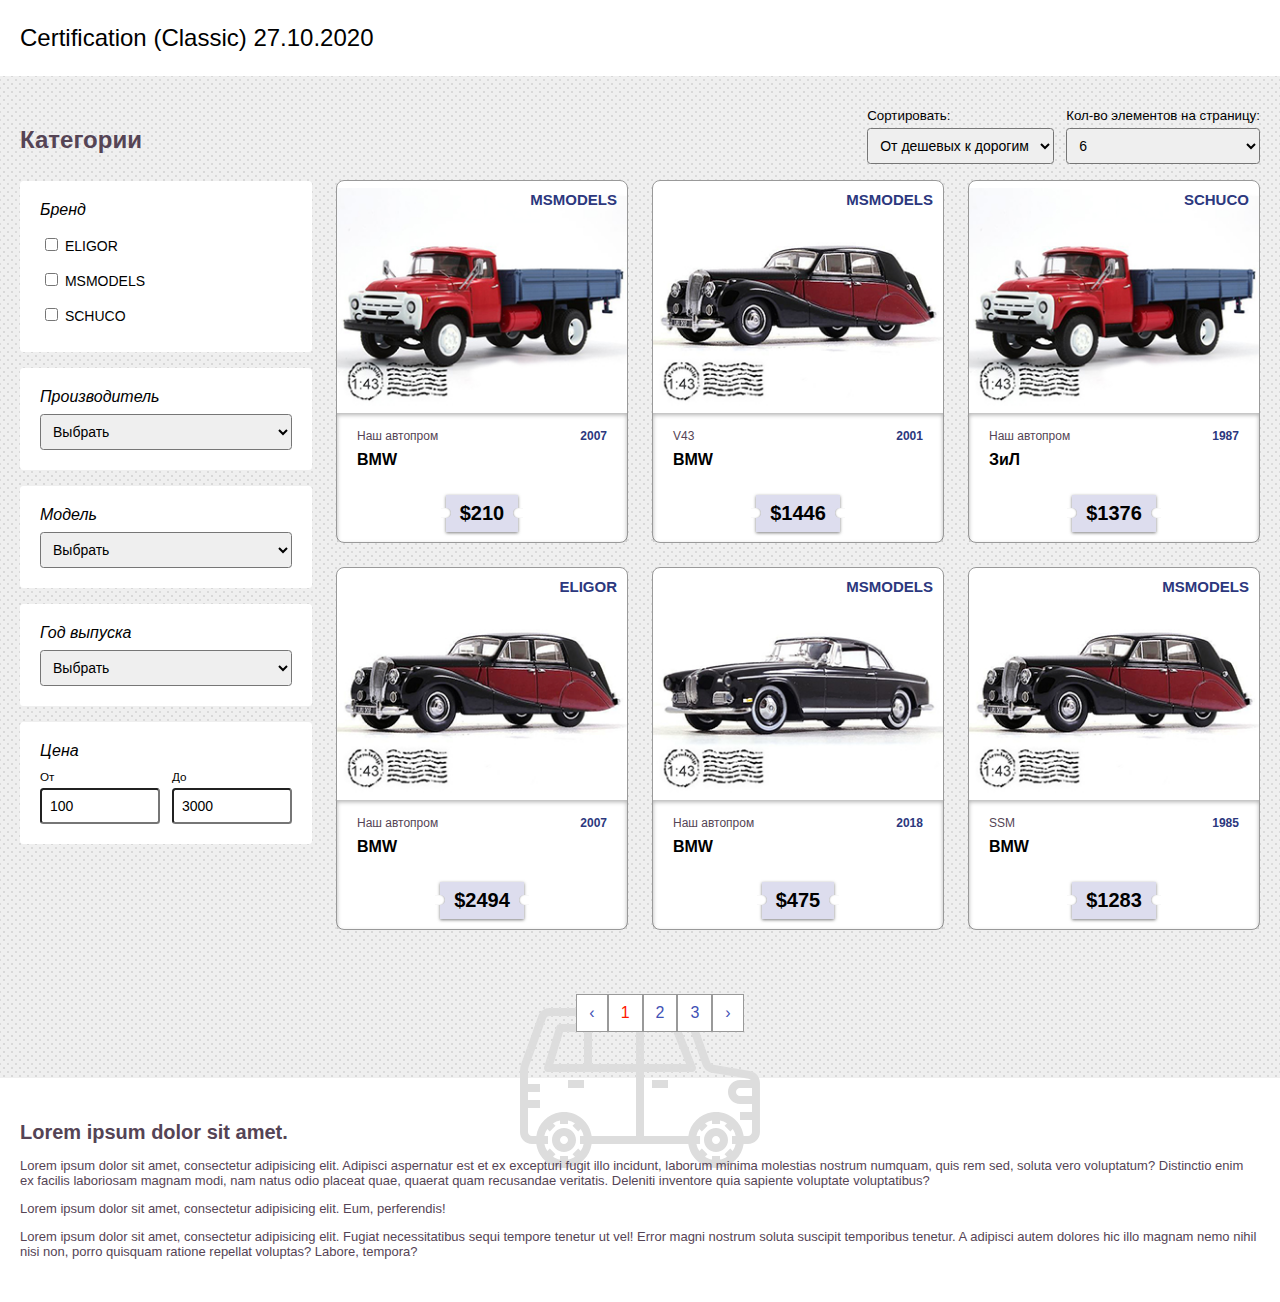
==== docs/index.html @ e7ebb2c3 "Fix Prettier" ====
<!doctype html><html lang="en"><head><meta charset="UTF-8"/><meta name="viewport" content="width=device-width,minimum-scale=1,initial-scale=1,viewport-fit=cover"/><meta http-equiv="X-UA-Compatible" content="ie=edge"/><title>Certification (Classic) 27.10.2020</title><link href="styles/main.0f57fe2affecf1e189b9.css" rel="stylesheet"></head><body><div class="header"><div class="container">Certification (Classic) 27.10.2020</div></div><div class="section"><div class="container"><div class="_grid _spacer _spacer--lg"><div class="_cell _cell--12 _md:cell--4 _df:cell--3"><div class="filter"><h2 class="filter__title">Категории</h2><form id="filter" class="_owl _owl--df" data-filter><div class="filter-set" data-brand><div class="filter-set__name">Бренд</div><div class="filter-set__controls"><label class="filter-label"><input type="checkbox" name="brand" value="1"/> <span>ELIGOR</span></label> <label class="filter-label"><input type="checkbox" name="brand" value="2"/> <span>MSMODELS</span></label> <label class="filter-label"><input type="checkbox" name="brand" value="3"/> <span>SCHUCO</span></label></div></div><div class="filter-set" data-manufacturer><div class="filter-set__name"><label for="marka">Производитель</label></div><div class="filter-set__controls"><select id="marka" name="marka" class="select"><option value="">Выбрать</option><option value="1">Наш автопром</option><option value="2">V43</option><option value="3">SSM</option><option value="4">MATRIX</option><option value="5">NOREV</option></select></div></div><div class="filter-set" data-model><div class="filter-set__name"><label for="filter-model">Модель</label></div><div class="filter-set__controls"><select id="filter-model" name="filter-model" class="select"><option value="">Выбрать</option><option value="1">ГАЗ</option><option value="2">ЗиЛ</option><option value="3">BMW</option><option value="4">Mercedes</option><option value="4">Daimler</option></select></div></div><div class="filter-set" data-year><div class="filter-set__name"><label for="filter-model">Год выпуска</label></div><div class="filter-set__controls"><select id="filter-year" name="filter-year" class="select"><option value="">Выбрать</option><optgroup label="2k20"><option value="2020">2020</option></optgroup><optgroup label="2k10"><option value="2019">2019</option><option value="2017">2017</option><option value="2016">2016</option><option value="2015">2015</option><option value="2014">2014</option><option value="2013">2013</option><option value="2012">2012</option><option value="2011">2011</option><option value="2010">2010</option></optgroup><optgroup label="2k"><option value="2009">2009</option><option value="2008">2008</option><option value="2007">2007</option><option value="2006">2006</option><option value="2005">2005</option><option value="2004">2004</option><option value="2003">2003</option><option value="2002">2002</option><option value="2001">2001</option><option value="2000">2000</option></optgroup><optgroup label="1990-e"><option value="1999">1999</option><option value="1998">1998</option><option value="1997">1997</option><option value="1996">1996</option><option value="1995">1995</option><option value="1994">1994</option><option value="1993">1993</option><option value="1992">1992</option><option value="1991">1991</option><option value="1990">1990</option></optgroup><optgroup label="1980-e"><option value="1989">1989</option><option value="1988">1988</option><option value="1987">1987</option><option value="1986">1986</option><option value="1985">1985</option><option value="1984">1984</option><option value="1983">1983</option><option value="1982">1982</option><option value="1981">1981</option><option value="1980">1980</option></optgroup><optgroup label="1970-e"><option value="1979">1979</option><option value="1978">1978</option><option value="1977">1977</option><option value="1976">1976</option><option value="1975">1975</option><option value="1974">1974</option><option value="1973">1973</option></optgroup></select></div></div><div class="filter-set" data-price><div class="filter-set__name">Цена</div><div class="filter-set__controls"><div class="_grid _grid--2 _spacer _spacer--md"><div class="_cell"><div class="_owl _owl--xs"><label for="price-from"><small>От</small></label> <input id="price-from" name="price-from" type="number" class="input _mt-xs" value="100"/></div></div><div class="_cell"><div class="_owl _owl--xs"><label for="price-to"><small>До</small></label> <input id="price-to" name="price-to" type="number" class="input _mt-xs" value="3000"/></div></div></div></div></div></form></div></div><div class="_cell _cell--12 _md:cell--8 _df:cell--9"><div class="_owl _owl--df"><div class="filter-sort"><div class="_grid _grid--auto _spacer _spacer--md _justify-end"><div class="_cell--12 _sm:cell--6 _md:cell--auto"><div class="_owl _owl--xs" data-sort><label for="sort"><small>Сортировать:</small></label> <select id="sort" name="sort" class="select" form="filter"><option value="1">От дешевых к дорогим</option><option value="2">От дорогих к дешевым</option><option value="3">От старых к новым</option><option value="4">От новых к старым</option></select></div></div><div class="_cell--12 _sm:cell--6 _md:cell--auto" data-per-page><div class="_owl _owl--xs"><label for="per_page"><small>Кол-во элементов на страницу:</small></label> <select id="per_page" name="per_page" class="select" form="filter"><option value="1">6</option><option value="2">12</option><option value="3">24</option><option value="4">60</option></select></div></div></div></div><div class="_grid _spacer _spacer--lg" data-card></div></div></div><div class="_cell _cell--12"><ul class="pagination" role="navigation"><li class="pagination__item"><a class="pagination__number" href="#" rel="prev" aria-label="@lang('cms-core::admin.layout.pagination.previous')">&lsaquo;</a></li><li class="pagination__item active" aria-disabled="true"><span class="pagination__number">1</span></li><li class="pagination__item" aria-current="page"><a href="#" class="pagination__number">2</a></li><li class="pagination__item"><a class="pagination__number" href="#">3</a></li><li class="pagination__item"><a class="pagination__number" href="#" rel="next" aria-label="">&rsaquo;</a></li></ul></div></div></div></div><div class="section section--white"><img class="section__decor" src="images/car.svg" alt="car"/><div class="container"><div class="wysiwyg"><h1>Lorem ipsum dolor sit amet.</h1><p>Lorem ipsum dolor sit amet, consectetur adipisicing elit. Adipisci aspernatur est et ex excepturi fugit illo incidunt, laborum minima molestias nostrum numquam, quis rem sed, soluta vero voluptatum? Distinctio enim ex facilis laboriosam magnam modi, nam natus odio placeat quae, quaerat quam recusandae veritatis. Deleniti inventore quia sapiente voluptate voluptatibus?</p><p>Lorem ipsum dolor sit amet, consectetur adipisicing elit. Eum, perferendis!</p><p>Lorem ipsum dolor sit amet, consectetur adipisicing elit. Fugiat necessitatibus sequi tempore tenetur ut vel! Error magni nostrum soluta suscipit temporibus tenetur. A adipisci autem dolores hic illo magnam nemo nihil nisi non, porro quisquam ratione repellat voluptas? Labore, tempora?</p></div></div></div><script src="js/runtime.e3083edcb83dfb882f5e.bundle.js"></script><script src="js/main.c6a1252f605c18b876f1.bundle.js"></script></body></html>
---- docs/styles/main.0f57fe2affecf1e189b9.css ----
._grid{--microbe-module-cell-width:auto;display:flex;flex-wrap:wrap;list-style:none;padding:0;margin:0}._grid>*{flex-basis:var(--microbe-module-cell-width);width:var(--microbe-module-cell-width);max-width:var(--microbe-module-cell-width)}._grid--1>*{--microbe-module-cell-width:100%}._grid--2>*{--microbe-module-cell-width:50%}._grid--3>*{--microbe-module-cell-width:33.3333333333%}._grid--4>*{--microbe-module-cell-width:25%}._grid--5>*{--microbe-module-cell-width:20%}._grid--6>*{--microbe-module-cell-width:16.6666666667%}._grid--7>*{--microbe-module-cell-width:14.2857142857%}._grid--8>*{--microbe-module-cell-width:12.5%}._grid--9>*{--microbe-module-cell-width:11.1111111111%}._grid--10>*{--microbe-module-cell-width:10%}._grid--11>*{--microbe-module-cell-width:9.0909090909%}._grid--12>*{--microbe-module-cell-width:8.3333333333%}._grid--auto>*{--microbe-module-cell-width:auto}._cell{box-sizing:border-box;list-style:none;min-height:1px}._cell--1{--microbe-module-cell-width:8.3333333333%}._cell--2{--microbe-module-cell-width:16.6666666667%}._cell--3{--microbe-module-cell-width:25%}._cell--4{--microbe-module-cell-width:33.3333333333%}._cell--5{--microbe-module-cell-width:41.6666666667%}._cell--6{--microbe-module-cell-width:50%}._cell--7{--microbe-module-cell-width:58.3333333333%}._cell--8{--microbe-module-cell-width:66.6666666667%}._cell--9{--microbe-module-cell-width:75%}._cell--10{--microbe-module-cell-width:83.3333333333%}._cell--11{--microbe-module-cell-width:91.6666666667%}._cell--12{--microbe-module-cell-width:100%}._cell--auto{--microbe-module-cell-width:auto}._spacer{--microbe-spacer-size:auto;margin-left:calc(var(--microbe-spacer-size)*-1)!important;margin-bottom:calc(var(--microbe-spacer-size)*-1)!important}._spacer>*{padding-left:var(--microbe-spacer-size)!important;margin-bottom:var(--microbe-spacer-size)!important}._spacer--xxs{--microbe-spacer-size:0.125rem}._spacer--xs{--microbe-spacer-size:0.25rem}._spacer--sm{--microbe-spacer-size:0.5rem}._spacer--md{--microbe-spacer-size:0.75rem}._spacer--df{--microbe-spacer-size:1rem}._spacer--lg{--microbe-spacer-size:1.5rem}._spacer--xl{--microbe-spacer-size:2rem}._spacer--xxl{--microbe-spacer-size:3rem}._spacer--hg{--microbe-spacer-size:5rem}._owl>*{--microbe-owl-size:auto;margin-top:0!important;margin-bottom:0!important}._owl>*+*{margin-top:var(--microbe-owl-size)!important}._owl--xxs>*{--microbe-owl-size:0.125rem}._owl--xs>*{--microbe-owl-size:0.25rem}._owl--sm>*{--microbe-owl-size:0.5rem}._owl--md>*{--microbe-owl-size:0.75rem}._owl--df>*{--microbe-owl-size:1rem}._owl--lg>*{--microbe-owl-size:1.5rem}._owl--xl>*{--microbe-owl-size:2rem}._owl--xxl>*{--microbe-owl-size:3rem}._owl--hg>*{--microbe-owl-size:5rem}._m-none,._mt-none,._my-none{margin-top:0!important}._m-none,._mr-none,._mx-none{margin-right:0!important}._m-none,._mb-none,._my-none{margin-bottom:0!important}._m-none,._ml-none,._mx-none{margin-left:0!important}._m-auto,._mt-auto,._my-auto{margin-top:auto!important}._m-auto,._mr-auto,._mx-auto{margin-right:auto!important}._m-auto,._mb-auto,._my-auto{margin-bottom:auto!important}._m-auto,._ml-auto,._mx-auto{margin-left:auto!important}._m-xxs,._mt-xxs,._my-xxs{margin-top:.125rem!important}._m-xxs,._mr-xxs,._mx-xxs{margin-right:.125rem!important}._m-xxs,._mb-xxs,._my-xxs{margin-bottom:.125rem!important}._m-xxs,._ml-xxs,._mx-xxs{margin-left:.125rem!important}._nm-xxs,._nmt-xxs,._nmy-xxs{margin-top:-.125rem!important}._nm-xxs,._nmr-xxs,._nmx-xxs{margin-right:-.125rem!important}._nm-xxs,._nmb-xxs,._nmy-xxs{margin-bottom:-.125rem!important}._nm-xxs,._nml-xxs,._nmx-xxs{margin-left:-.125rem!important}._m-xs,._mt-xs,._my-xs{margin-top:.25rem!important}._m-xs,._mr-xs,._mx-xs{margin-right:.25rem!important}._m-xs,._mb-xs,._my-xs{margin-bottom:.25rem!important}._m-xs,._ml-xs,._mx-xs{margin-left:.25rem!important}._nm-xs,._nmt-xs,._nmy-xs{margin-top:-.25rem!important}._nm-xs,._nmr-xs,._nmx-xs{margin-right:-.25rem!important}._nm-xs,._nmb-xs,._nmy-xs{margin-bottom:-.25rem!important}._nm-xs,._nml-xs,._nmx-xs{margin-left:-.25rem!important}._m-sm,._mt-sm,._my-sm{margin-top:.5rem!important}._m-sm,._mr-sm,._mx-sm{margin-right:.5rem!important}._m-sm,._mb-sm,._my-sm{margin-bottom:.5rem!important}._m-sm,._ml-sm,._mx-sm{margin-left:.5rem!important}._nm-sm,._nmt-sm,._nmy-sm{margin-top:-.5rem!important}._nm-sm,._nmr-sm,._nmx-sm{margin-right:-.5rem!important}._nm-sm,._nmb-sm,._nmy-sm{margin-bottom:-.5rem!important}._nm-sm,._nml-sm,._nmx-sm{margin-left:-.5rem!important}._m-md,._mt-md,._my-md{margin-top:.75rem!important}._m-md,._mr-md,._mx-md{margin-right:.75rem!important}._m-md,._mb-md,._my-md{margin-bottom:.75rem!important}._m-md,._ml-md,._mx-md{margin-left:.75rem!important}._nm-md,._nmt-md,._nmy-md{margin-top:-.75rem!important}._nm-md,._nmr-md,._nmx-md{margin-right:-.75rem!important}._nm-md,._nmb-md,._nmy-md{margin-bottom:-.75rem!important}._nm-md,._nml-md,._nmx-md{margin-left:-.75rem!important}._m-df,._mt-df,._my-df{margin-top:1rem!important}._m-df,._mr-df,._mx-df{margin-right:1rem!important}._m-df,._mb-df,._my-df{margin-bottom:1rem!important}._m-df,._ml-df,._mx-df{margin-left:1rem!important}._nm-df,._nmt-df,._nmy-df{margin-top:-1rem!important}._nm-df,._nmr-df,._nmx-df{margin-right:-1rem!important}._nm-df,._nmb-df,._nmy-df{margin-bottom:-1rem!important}._nm-df,._nml-df,._nmx-df{margin-left:-1rem!important}._m-lg,._mt-lg,._my-lg{margin-top:1.5rem!important}._m-lg,._mr-lg,._mx-lg{margin-right:1.5rem!important}._m-lg,._mb-lg,._my-lg{margin-bottom:1.5rem!important}._m-lg,._ml-lg,._mx-lg{margin-left:1.5rem!important}._nm-lg,._nmt-lg,._nmy-lg{margin-top:-1.5rem!important}._nm-lg,._nmr-lg,._nmx-lg{margin-right:-1.5rem!important}._nm-lg,._nmb-lg,._nmy-lg{margin-bottom:-1.5rem!important}._nm-lg,._nml-lg,._nmx-lg{margin-left:-1.5rem!important}._m-xl,._mt-xl,._my-xl{margin-top:2rem!important}._m-xl,._mr-xl,._mx-xl{margin-right:2rem!important}._m-xl,._mb-xl,._my-xl{margin-bottom:2rem!important}._m-xl,._ml-xl,._mx-xl{margin-left:2rem!important}._nm-xl,._nmt-xl,._nmy-xl{margin-top:-2rem!important}._nm-xl,._nmr-xl,._nmx-xl{margin-right:-2rem!important}._nm-xl,._nmb-xl,._nmy-xl{margin-bottom:-2rem!important}._nm-xl,._nml-xl,._nmx-xl{margin-left:-2rem!important}._m-xxl,._mt-xxl,._my-xxl{margin-top:3rem!important}._m-xxl,._mr-xxl,._mx-xxl{margin-right:3rem!important}._m-xxl,._mb-xxl,._my-xxl{margin-bottom:3rem!important}._m-xxl,._ml-xxl,._mx-xxl{margin-left:3rem!important}._nm-xxl,._nmt-xxl,._nmy-xxl{margin-top:-3rem!important}._nm-xxl,._nmr-xxl,._nmx-xxl{margin-right:-3rem!important}._nm-xxl,._nmb-xxl,._nmy-xxl{margin-bottom:-3rem!important}._nm-xxl,._nml-xxl,._nmx-xxl{margin-left:-3rem!important}._m-hg,._mt-hg,._my-hg{margin-top:5rem!important}._m-hg,._mr-hg,._mx-hg{margin-right:5rem!important}._m-hg,._mb-hg,._my-hg{margin-bottom:5rem!important}._m-hg,._ml-hg,._mx-hg{margin-left:5rem!important}._nm-hg,._nmt-hg,._nmy-hg{margin-top:-5rem!important}._nm-hg,._nmr-hg,._nmx-hg{margin-right:-5rem!important}._nm-hg,._nmb-hg,._nmy-hg{margin-bottom:-5rem!important}._nm-hg,._nml-hg,._nmx-hg{margin-left:-5rem!important}._p-none,._pt-none,._py-none{padding-top:0!important}._p-none,._pr-none,._px-none{padding-right:0!important}._p-none,._pb-none,._py-none{padding-bottom:0!important}._p-none,._pl-none,._px-none{padding-left:0!important}._p-xxs,._pt-xxs,._py-xxs{padding-top:.125rem!important}._p-xxs,._pr-xxs,._px-xxs{padding-right:.125rem!important}._p-xxs,._pb-xxs,._py-xxs{padding-bottom:.125rem!important}._p-xxs,._pl-xxs,._px-xxs{padding-left:.125rem!important}._np-xxs,._npt-xxs,._npy-xxs{padding-top:-.125rem!important}._np-xxs,._npr-xxs,._npx-xxs{padding-right:-.125rem!important}._np-xxs,._npb-xxs,._npy-xxs{padding-bottom:-.125rem!important}._np-xxs,._npl-xxs,._npx-xxs{padding-left:-.125rem!important}._p-xs,._pt-xs,._py-xs{padding-top:.25rem!important}._p-xs,._pr-xs,._px-xs{padding-right:.25rem!important}._p-xs,._pb-xs,._py-xs{padding-bottom:.25rem!important}._p-xs,._pl-xs,._px-xs{padding-left:.25rem!important}._np-xs,._npt-xs,._npy-xs{padding-top:-.25rem!important}._np-xs,._npr-xs,._npx-xs{padding-right:-.25rem!important}._np-xs,._npb-xs,._npy-xs{padding-bottom:-.25rem!important}._np-xs,._npl-xs,._npx-xs{padding-left:-.25rem!important}._p-sm,._pt-sm,._py-sm{padding-top:.5rem!important}._p-sm,._pr-sm,._px-sm{padding-right:.5rem!important}._p-sm,._pb-sm,._py-sm{padding-bottom:.5rem!important}._p-sm,._pl-sm,._px-sm{padding-left:.5rem!important}._np-sm,._npt-sm,._npy-sm{padding-top:-.5rem!important}._np-sm,._npr-sm,._npx-sm{padding-right:-.5rem!important}._np-sm,._npb-sm,._npy-sm{padding-bottom:-.5rem!important}._np-sm,._npl-sm,._npx-sm{padding-left:-.5rem!important}._p-md,._pt-md,._py-md{padding-top:.75rem!important}._p-md,._pr-md,._px-md{padding-right:.75rem!important}._p-md,._pb-md,._py-md{padding-bottom:.75rem!important}._p-md,._pl-md,._px-md{padding-left:.75rem!important}._np-md,._npt-md,._npy-md{padding-top:-.75rem!important}._np-md,._npr-md,._npx-md{padding-right:-.75rem!important}._np-md,._npb-md,._npy-md{padding-bottom:-.75rem!important}._np-md,._npl-md,._npx-md{padding-left:-.75rem!important}._p-df,._pt-df,._py-df{padding-top:1rem!important}._p-df,._pr-df,._px-df{padding-right:1rem!important}._p-df,._pb-df,._py-df{padding-bottom:1rem!important}._p-df,._pl-df,._px-df{padding-left:1rem!important}._np-df,._npt-df,._npy-df{padding-top:-1rem!important}._np-df,._npr-df,._npx-df{padding-right:-1rem!important}._np-df,._npb-df,._npy-df{padding-bottom:-1rem!important}._np-df,._npl-df,._npx-df{padding-left:-1rem!important}._p-lg,._pt-lg,._py-lg{padding-top:1.5rem!important}._p-lg,._pr-lg,._px-lg{padding-right:1.5rem!important}._p-lg,._pb-lg,._py-lg{padding-bottom:1.5rem!important}._p-lg,._pl-lg,._px-lg{padding-left:1.5rem!important}._np-lg,._npt-lg,._npy-lg{padding-top:-1.5rem!important}._np-lg,._npr-lg,._npx-lg{padding-right:-1.5rem!important}._np-lg,._npb-lg,._npy-lg{padding-bottom:-1.5rem!important}._np-lg,._npl-lg,._npx-lg{padding-left:-1.5rem!important}._p-xl,._pt-xl,._py-xl{padding-top:2rem!important}._p-xl,._pr-xl,._px-xl{padding-right:2rem!important}._p-xl,._pb-xl,._py-xl{padding-bottom:2rem!important}._p-xl,._pl-xl,._px-xl{padding-left:2rem!important}._np-xl,._npt-xl,._npy-xl{padding-top:-2rem!important}._np-xl,._npr-xl,._npx-xl{padding-right:-2rem!important}._np-xl,._npb-xl,._npy-xl{padding-bottom:-2rem!important}._np-xl,._npl-xl,._npx-xl{padding-left:-2rem!important}._p-xxl,._pt-xxl,._py-xxl{padding-top:3rem!important}._p-xxl,._pr-xxl,._px-xxl{padding-right:3rem!important}._p-xxl,._pb-xxl,._py-xxl{padding-bottom:3rem!important}._p-xxl,._pl-xxl,._px-xxl{padding-left:3rem!important}._np-xxl,._npt-xxl,._npy-xxl{padding-top:-3rem!important}._np-xxl,._npr-xxl,._npx-xxl{padding-right:-3rem!important}._np-xxl,._npb-xxl,._npy-xxl{padding-bottom:-3rem!important}._np-xxl,._npl-xxl,._npx-xxl{padding-left:-3rem!important}._p-hg,._pt-hg,._py-hg{padding-top:5rem!important}._p-hg,._pr-hg,._px-hg{padding-right:5rem!important}._p-hg,._pb-hg,._py-hg{padding-bottom:5rem!important}._p-hg,._pl-hg,._px-hg{padding-left:5rem!important}._np-hg,._npt-hg,._npy-hg{padding-top:-5rem!important}._np-hg,._npr-hg,._npx-hg{padding-right:-5rem!important}._np-hg,._npb-hg,._npy-hg{padding-bottom:-5rem!important}._np-hg,._npl-hg,._npx-hg{padding-left:-5rem!important}._flex{display:flex!important}._items-start{align-items:flex-start!important}._items-end{align-items:flex-end!important}._items-center{align-items:center!important}._items-baseline,._items-stretch{align-items:stretch!important}._justify-start{justify-content:flex-start!important}._justify-end{justify-content:flex-end!important}._justify-center{justify-content:center!important}._justify-between{justify-content:space-between!important}._justify-around{justify-content:space-around!important}._self-start{align-self:flex-start!important}._self-end{align-self:flex-end!important}._self-center{align-self:center!important}._self-stretch{align-self:stretch!important}._flex-wrap{flex-wrap:wrap!important}._flex-nowrap{flex-wrap:nowrap!important}._flex-column{flex-direction:column!important}._flex-column-reverse{flex-direction:column-reverse!important}._flex-row{flex-direction:row!important}._flex-row-reverse{flex-direction:row-reverse!important}._flex-grow{flex-grow:1!important}._flex-nogrow{flex-grow:0!important}._flex-shrink{flex-shrink:1!important}._flex-noshrink{flex-shrink:0!important}._text-left{text-align:left!important}._text-right{text-align:right!important}._text-center{text-align:center!important}._text-justify{text-align:justify!important}html{font-size:100%;font-family:sans-serif}body{padding:0;margin:0;box-sizing:border-box;background:radial-gradient(#d8d8d8 15%,transparent 16%) 0 0,radial-gradient(#dadada 15%,transparent 16%) 4px 4px,radial-gradient(hsla(0,0%,100%,.1) 15%,transparent 20%) 0 1px,radial-gradient(hsla(0,0%,100%,.1) 15%,transparent 20%) 4px 5px;background-color:#efefef;background-size:8px 8px;-webkit-text-size-adjust:100%}*,:after,:before{box-sizing:inherit}.card{position:relative;z-index:2;background-color:#fff;border:1px solid #999;border-radius:8px;height:100%;transition:box-shadow .3s ease-in-out}.card:hover{box-shadow:0 0 3.75rem #000;z-index:1}.card__top{padding-top:80%;overflow:hidden;position:relative}.card__bottom{padding:1rem 1.25rem .625rem;box-shadow:inset 0 2px 4px rgba(0,0,0,.3)}.card__image{position:absolute;top:0;left:0;width:100%;height:100%;object-fit:contain}.card__brand{position:absolute;top:.625rem;right:.625rem;z-index:2;color:#2c387e;text-transform:uppercase;font-size:.9375rem;font-weight:700}.card__manufacturer{font-size:.75rem;color:#545}.card__year{font-size:.75rem;font-weight:700;color:#2c387e}.card__model{font-weight:700;font-size:1rem;min-height:36px}.card__price{position:relative;padding:.4375rem .875rem;font-weight:700;font-size:1.25rem;box-shadow:0 1px 3px rgba(0,0,0,.5);background-color:#dde}.card__price:after,.card__price:before{position:absolute;content:"";top:50%;width:.625rem;height:.625rem;margin-top:-.3125rem;background-color:#fff}.card__price:after{left:-.3125rem;box-shadow:inset -1px 0 2px -1px rgba(0,0,0,.5);border-radius:0 .625rem .625rem 0}.card__price:before{right:-.3125rem;box-shadow:inset 1px 0 2px -1px rgba(0,0,0,.5);border-radius:.625rem 0 0 .625rem}.container{max-width:80rem;padding:0 1.25rem;margin:0 auto}.filter{position:relative;z-index:2}.filter__title{margin-bottom:27px;font-size:24px;color:#545;font-weight:600}.filter-label{display:block;padding:.5rem;margin-left:-.5em;transition:background-color .3s ease-in-out}.filter-label:hover{background-color:#eee;cursor:pointer}.filter-set{border-width:0;font-size:.875rem;padding:1.4285714286em;background:#fff;border-radius:.25em}.filter-set__name{font-size:1rem;font-style:italic;margin-bottom:.5em}.filter-set .select,.filter-set input{transition:background-color .3s ease-in-out}.filter-sort{position:relative;z-index:2}.filter-sort .select{transition:background-color .3s ease-in-out}.header{position:relative;z-index:1;background:#fff;padding-top:1.5rem;padding-bottom:1.5rem;font-size:1.5rem}.input{display:block;padding:.5rem;width:100%;font-size:.875rem;border-radius:.25em}.input:hover{background-color:#eee;cursor:pointer}.pagination{display:flex;flex-wrap:wrap;justify-content:center;align-items:center;width:100%;text-align:center;margin-bottom:rem(20);transition:.3s ease;position:relative;z-index:3;list-style-type:none}.pagination__item.active span{color:#ff1700}.pagination__number{position:relative;display:block;padding:.5rem .75rem;line-height:1.25;color:#3f51b5;background-color:#fff;border:1px solid #999;text-decoration:none;transition:background-color .3s ease,border .3s ease,color .3s ease}.pagination__number:hover{color:#3f51b5;background-color:#999;border-color:#3f51b5}.pagination__number--current{background-color:#3f51b5;color:#fff;pointer-events:none}.pagination svg{fill:#3f51b5;transition:transform .3s ease;position:relative}.pagination:hover svg{transform:scale(1.6)}.pagination__arrow--prev{position:relative;right:0;margin-right:rem(20)}.pagination__arrow--next{position:relative;margin-left:rem(20)}.section{position:relative;padding:1.875rem 0}.section--white{background-color:#fff}.section__decor{position:absolute;width:17.5rem;height:10rem;top:-4.375rem;left:50%;margin-left:-8.75rem}.select{display:block;padding:.5rem;width:100%;font-size:.875rem;border-radius:.25em}.select:hover{background-color:#eee;cursor:pointer}.wysiwyg{font-size:.8125rem;color:#545;position:relative;z-index:2}.wysiwyg h1{font-size:1.25rem}@media only screen and (min-width:375px){._xxs\:grid--1>*{--microbe-module-cell-width:100%}._xxs\:grid--2>*{--microbe-module-cell-width:50%}._xxs\:grid--3>*{--microbe-module-cell-width:33.3333333333%}._xxs\:grid--4>*{--microbe-module-cell-width:25%}._xxs\:grid--5>*{--microbe-module-cell-width:20%}._xxs\:grid--6>*{--microbe-module-cell-width:16.6666666667%}._xxs\:grid--7>*{--microbe-module-cell-width:14.2857142857%}._xxs\:grid--8>*{--microbe-module-cell-width:12.5%}._xxs\:grid--9>*{--microbe-module-cell-width:11.1111111111%}._xxs\:grid--10>*{--microbe-module-cell-width:10%}._xxs\:grid--11>*{--microbe-module-cell-width:9.0909090909%}._xxs\:grid--12>*{--microbe-module-cell-width:8.3333333333%}._xxs\:grid--auto>*{--microbe-module-cell-width:auto}._xxs\:cell--1{--microbe-module-cell-width:8.3333333333%}._xxs\:cell--2{--microbe-module-cell-width:16.6666666667%}._xxs\:cell--3{--microbe-module-cell-width:25%}._xxs\:cell--4{--microbe-module-cell-width:33.3333333333%}._xxs\:cell--5{--microbe-module-cell-width:41.6666666667%}._xxs\:cell--6{--microbe-module-cell-width:50%}._xxs\:cell--7{--microbe-module-cell-width:58.3333333333%}._xxs\:cell--8{--microbe-module-cell-width:66.6666666667%}._xxs\:cell--9{--microbe-module-cell-width:75%}._xxs\:cell--10{--microbe-module-cell-width:83.3333333333%}._xxs\:cell--11{--microbe-module-cell-width:91.6666666667%}._xxs\:cell--12{--microbe-module-cell-width:100%}._xxs\:cell--auto{--microbe-module-cell-width:auto}._xxs\:spacer--xxs{--microbe-spacer-size:0.125rem}._xxs\:spacer--xs{--microbe-spacer-size:0.25rem}._xxs\:spacer--sm{--microbe-spacer-size:0.5rem}._xxs\:spacer--md{--microbe-spacer-size:0.75rem}._xxs\:spacer--df{--microbe-spacer-size:1rem}._xxs\:spacer--lg{--microbe-spacer-size:1.5rem}._xxs\:spacer--xl{--microbe-spacer-size:2rem}._xxs\:spacer--xxl{--microbe-spacer-size:3rem}._xxs\:spacer--hg{--microbe-spacer-size:5rem}._xxs\:owl--xxs>*{--microbe-owl-size:0.125rem}._xxs\:owl--xs>*{--microbe-owl-size:0.25rem}._xxs\:owl--sm>*{--microbe-owl-size:0.5rem}._xxs\:owl--md>*{--microbe-owl-size:0.75rem}._xxs\:owl--df>*{--microbe-owl-size:1rem}._xxs\:owl--lg>*{--microbe-owl-size:1.5rem}._xxs\:owl--xl>*{--microbe-owl-size:2rem}._xxs\:owl--xxl>*{--microbe-owl-size:3rem}._xxs\:owl--hg>*{--microbe-owl-size:5rem}._xxs\:m-none,._xxs\:mt-none,._xxs\:my-none{margin-top:0!important}._xxs\:m-none,._xxs\:mr-none,._xxs\:mx-none{margin-right:0!important}._xxs\:m-none,._xxs\:mb-none,._xxs\:my-none{margin-bottom:0!important}._xxs\:m-none,._xxs\:ml-none,._xxs\:mx-none{margin-left:0!important}._xxs\:m-auto,._xxs\:mt-auto,._xxs\:my-auto{margin-top:auto!important}._xxs\:m-auto,._xxs\:mr-auto,._xxs\:mx-auto{margin-right:auto!important}._xxs\:m-auto,._xxs\:mb-auto,._xxs\:my-auto{margin-bottom:auto!important}._xxs\:m-auto,._xxs\:ml-auto,._xxs\:mx-auto{margin-left:auto!important}._xxs\:m-xxs,._xxs\:mt-xxs,._xxs\:my-xxs{margin-top:.125rem!important}._xxs\:m-xxs,._xxs\:mr-xxs,._xxs\:mx-xxs{margin-right:.125rem!important}._xxs\:m-xxs,._xxs\:mb-xxs,._xxs\:my-xxs{margin-bottom:.125rem!important}._xxs\:m-xxs,._xxs\:ml-xxs,._xxs\:mx-xxs{margin-left:.125rem!important}._xxs\:nm-xxs,._xxs\:nmt-xxs,._xxs\:nmy-xxs{margin-top:-.125rem!important}._xxs\:nm-xxs,._xxs\:nmr-xxs,._xxs\:nmx-xxs{margin-right:-.125rem!important}._xxs\:nm-xxs,._xxs\:nmb-xxs,._xxs\:nmy-xxs{margin-bottom:-.125rem!important}._xxs\:nm-xxs,._xxs\:nml-xxs,._xxs\:nmx-xxs{margin-left:-.125rem!important}._xxs\:m-xs,._xxs\:mt-xs,._xxs\:my-xs{margin-top:.25rem!important}._xxs\:m-xs,._xxs\:mr-xs,._xxs\:mx-xs{margin-right:.25rem!important}._xxs\:m-xs,._xxs\:mb-xs,._xxs\:my-xs{margin-bottom:.25rem!important}._xxs\:m-xs,._xxs\:ml-xs,._xxs\:mx-xs{margin-left:.25rem!important}._xxs\:nm-xs,._xxs\:nmt-xs,._xxs\:nmy-xs{margin-top:-.25rem!important}._xxs\:nm-xs,._xxs\:nmr-xs,._xxs\:nmx-xs{margin-right:-.25rem!important}._xxs\:nm-xs,._xxs\:nmb-xs,._xxs\:nmy-xs{margin-bottom:-.25rem!important}._xxs\:nm-xs,._xxs\:nml-xs,._xxs\:nmx-xs{margin-left:-.25rem!important}._xxs\:m-sm,._xxs\:mt-sm,._xxs\:my-sm{margin-top:.5rem!important}._xxs\:m-sm,._xxs\:mr-sm,._xxs\:mx-sm{margin-right:.5rem!important}._xxs\:m-sm,._xxs\:mb-sm,._xxs\:my-sm{margin-bottom:.5rem!important}._xxs\:m-sm,._xxs\:ml-sm,._xxs\:mx-sm{margin-left:.5rem!important}._xxs\:nm-sm,._xxs\:nmt-sm,._xxs\:nmy-sm{margin-top:-.5rem!important}._xxs\:nm-sm,._xxs\:nmr-sm,._xxs\:nmx-sm{margin-right:-.5rem!important}._xxs\:nm-sm,._xxs\:nmb-sm,._xxs\:nmy-sm{margin-bottom:-.5rem!important}._xxs\:nm-sm,._xxs\:nml-sm,._xxs\:nmx-sm{margin-left:-.5rem!important}._xxs\:m-md,._xxs\:mt-md,._xxs\:my-md{margin-top:.75rem!important}._xxs\:m-md,._xxs\:mr-md,._xxs\:mx-md{margin-right:.75rem!important}._xxs\:m-md,._xxs\:mb-md,._xxs\:my-md{margin-bottom:.75rem!important}._xxs\:m-md,._xxs\:ml-md,._xxs\:mx-md{margin-left:.75rem!important}._xxs\:nm-md,._xxs\:nmt-md,._xxs\:nmy-md{margin-top:-.75rem!important}._xxs\:nm-md,._xxs\:nmr-md,._xxs\:nmx-md{margin-right:-.75rem!important}._xxs\:nm-md,._xxs\:nmb-md,._xxs\:nmy-md{margin-bottom:-.75rem!important}._xxs\:nm-md,._xxs\:nml-md,._xxs\:nmx-md{margin-left:-.75rem!important}._xxs\:m-df,._xxs\:mt-df,._xxs\:my-df{margin-top:1rem!important}._xxs\:m-df,._xxs\:mr-df,._xxs\:mx-df{margin-right:1rem!important}._xxs\:m-df,._xxs\:mb-df,._xxs\:my-df{margin-bottom:1rem!important}._xxs\:m-df,._xxs\:ml-df,._xxs\:mx-df{margin-left:1rem!important}._xxs\:nm-df,._xxs\:nmt-df,._xxs\:nmy-df{margin-top:-1rem!important}._xxs\:nm-df,._xxs\:nmr-df,._xxs\:nmx-df{margin-right:-1rem!important}._xxs\:nm-df,._xxs\:nmb-df,._xxs\:nmy-df{margin-bottom:-1rem!important}._xxs\:nm-df,._xxs\:nml-df,._xxs\:nmx-df{margin-left:-1rem!important}._xxs\:m-lg,._xxs\:mt-lg,._xxs\:my-lg{margin-top:1.5rem!important}._xxs\:m-lg,._xxs\:mr-lg,._xxs\:mx-lg{margin-right:1.5rem!important}._xxs\:m-lg,._xxs\:mb-lg,._xxs\:my-lg{margin-bottom:1.5rem!important}._xxs\:m-lg,._xxs\:ml-lg,._xxs\:mx-lg{margin-left:1.5rem!important}._xxs\:nm-lg,._xxs\:nmt-lg,._xxs\:nmy-lg{margin-top:-1.5rem!important}._xxs\:nm-lg,._xxs\:nmr-lg,._xxs\:nmx-lg{margin-right:-1.5rem!important}._xxs\:nm-lg,._xxs\:nmb-lg,._xxs\:nmy-lg{margin-bottom:-1.5rem!important}._xxs\:nm-lg,._xxs\:nml-lg,._xxs\:nmx-lg{margin-left:-1.5rem!important}._xxs\:m-xl,._xxs\:mt-xl,._xxs\:my-xl{margin-top:2rem!important}._xxs\:m-xl,._xxs\:mr-xl,._xxs\:mx-xl{margin-right:2rem!important}._xxs\:m-xl,._xxs\:mb-xl,._xxs\:my-xl{margin-bottom:2rem!important}._xxs\:m-xl,._xxs\:ml-xl,._xxs\:mx-xl{margin-left:2rem!important}._xxs\:nm-xl,._xxs\:nmt-xl,._xxs\:nmy-xl{margin-top:-2rem!important}._xxs\:nm-xl,._xxs\:nmr-xl,._xxs\:nmx-xl{margin-right:-2rem!important}._xxs\:nm-xl,._xxs\:nmb-xl,._xxs\:nmy-xl{margin-bottom:-2rem!important}._xxs\:nm-xl,._xxs\:nml-xl,._xxs\:nmx-xl{margin-left:-2rem!important}._xxs\:m-xxl,._xxs\:mt-xxl,._xxs\:my-xxl{margin-top:3rem!important}._xxs\:m-xxl,._xxs\:mr-xxl,._xxs\:mx-xxl{margin-right:3rem!important}._xxs\:m-xxl,._xxs\:mb-xxl,._xxs\:my-xxl{margin-bottom:3rem!important}._xxs\:m-xxl,._xxs\:ml-xxl,._xxs\:mx-xxl{margin-left:3rem!important}._xxs\:nm-xxl,._xxs\:nmt-xxl,._xxs\:nmy-xxl{margin-top:-3rem!important}._xxs\:nm-xxl,._xxs\:nmr-xxl,._xxs\:nmx-xxl{margin-right:-3rem!important}._xxs\:nm-xxl,._xxs\:nmb-xxl,._xxs\:nmy-xxl{margin-bottom:-3rem!important}._xxs\:nm-xxl,._xxs\:nml-xxl,._xxs\:nmx-xxl{margin-left:-3rem!important}._xxs\:m-hg,._xxs\:mt-hg,._xxs\:my-hg{margin-top:5rem!important}._xxs\:m-hg,._xxs\:mr-hg,._xxs\:mx-hg{margin-right:5rem!important}._xxs\:m-hg,._xxs\:mb-hg,._xxs\:my-hg{margin-bottom:5rem!important}._xxs\:m-hg,._xxs\:ml-hg,._xxs\:mx-hg{margin-left:5rem!important}._xxs\:nm-hg,._xxs\:nmt-hg,._xxs\:nmy-hg{margin-top:-5rem!important}._xxs\:nm-hg,._xxs\:nmr-hg,._xxs\:nmx-hg{margin-right:-5rem!important}._xxs\:nm-hg,._xxs\:nmb-hg,._xxs\:nmy-hg{margin-bottom:-5rem!important}._xxs\:nm-hg,._xxs\:nml-hg,._xxs\:nmx-hg{margin-left:-5rem!important}._xxs\:p-none,._xxs\:pt-none,._xxs\:py-none{padding-top:0!important}._xxs\:p-none,._xxs\:pr-none,._xxs\:px-none{padding-right:0!important}._xxs\:p-none,._xxs\:pb-none,._xxs\:py-none{padding-bottom:0!important}._xxs\:p-none,._xxs\:pl-none,._xxs\:px-none{padding-left:0!important}._xxs\:p-xxs,._xxs\:pt-xxs,._xxs\:py-xxs{padding-top:.125rem!important}._xxs\:p-xxs,._xxs\:pr-xxs,._xxs\:px-xxs{padding-right:.125rem!important}._xxs\:p-xxs,._xxs\:pb-xxs,._xxs\:py-xxs{padding-bottom:.125rem!important}._xxs\:p-xxs,._xxs\:pl-xxs,._xxs\:px-xxs{padding-left:.125rem!important}._xxs\:np-xxs,._xxs\:npt-xxs,._xxs\:npy-xxs{padding-top:-.125rem!important}._xxs\:np-xxs,._xxs\:npr-xxs,._xxs\:npx-xxs{padding-right:-.125rem!important}._xxs\:np-xxs,._xxs\:npb-xxs,._xxs\:npy-xxs{padding-bottom:-.125rem!important}._xxs\:np-xxs,._xxs\:npl-xxs,._xxs\:npx-xxs{padding-left:-.125rem!important}._xxs\:p-xs,._xxs\:pt-xs,._xxs\:py-xs{padding-top:.25rem!important}._xxs\:p-xs,._xxs\:pr-xs,._xxs\:px-xs{padding-right:.25rem!important}._xxs\:p-xs,._xxs\:pb-xs,._xxs\:py-xs{padding-bottom:.25rem!important}._xxs\:p-xs,._xxs\:pl-xs,._xxs\:px-xs{padding-left:.25rem!important}._xxs\:np-xs,._xxs\:npt-xs,._xxs\:npy-xs{padding-top:-.25rem!important}._xxs\:np-xs,._xxs\:npr-xs,._xxs\:npx-xs{padding-right:-.25rem!important}._xxs\:np-xs,._xxs\:npb-xs,._xxs\:npy-xs{padding-bottom:-.25rem!important}._xxs\:np-xs,._xxs\:npl-xs,._xxs\:npx-xs{padding-left:-.25rem!important}._xxs\:p-sm,._xxs\:pt-sm,._xxs\:py-sm{padding-top:.5rem!important}._xxs\:p-sm,._xxs\:pr-sm,._xxs\:px-sm{padding-right:.5rem!important}._xxs\:p-sm,._xxs\:pb-sm,._xxs\:py-sm{padding-bottom:.5rem!important}._xxs\:p-sm,._xxs\:pl-sm,._xxs\:px-sm{padding-left:.5rem!important}._xxs\:np-sm,._xxs\:npt-sm,._xxs\:npy-sm{padding-top:-.5rem!important}._xxs\:np-sm,._xxs\:npr-sm,._xxs\:npx-sm{padding-right:-.5rem!important}._xxs\:np-sm,._xxs\:npb-sm,._xxs\:npy-sm{padding-bottom:-.5rem!important}._xxs\:np-sm,._xxs\:npl-sm,._xxs\:npx-sm{padding-left:-.5rem!important}._xxs\:p-md,._xxs\:pt-md,._xxs\:py-md{padding-top:.75rem!important}._xxs\:p-md,._xxs\:pr-md,._xxs\:px-md{padding-right:.75rem!important}._xxs\:p-md,._xxs\:pb-md,._xxs\:py-md{padding-bottom:.75rem!important}._xxs\:p-md,._xxs\:pl-md,._xxs\:px-md{padding-left:.75rem!important}._xxs\:np-md,._xxs\:npt-md,._xxs\:npy-md{padding-top:-.75rem!important}._xxs\:np-md,._xxs\:npr-md,._xxs\:npx-md{padding-right:-.75rem!important}._xxs\:np-md,._xxs\:npb-md,._xxs\:npy-md{padding-bottom:-.75rem!important}._xxs\:np-md,._xxs\:npl-md,._xxs\:npx-md{padding-left:-.75rem!important}._xxs\:p-df,._xxs\:pt-df,._xxs\:py-df{padding-top:1rem!important}._xxs\:p-df,._xxs\:pr-df,._xxs\:px-df{padding-right:1rem!important}._xxs\:p-df,._xxs\:pb-df,._xxs\:py-df{padding-bottom:1rem!important}._xxs\:p-df,._xxs\:pl-df,._xxs\:px-df{padding-left:1rem!important}._xxs\:np-df,._xxs\:npt-df,._xxs\:npy-df{padding-top:-1rem!important}._xxs\:np-df,._xxs\:npr-df,._xxs\:npx-df{padding-right:-1rem!important}._xxs\:np-df,._xxs\:npb-df,._xxs\:npy-df{padding-bottom:-1rem!important}._xxs\:np-df,._xxs\:npl-df,._xxs\:npx-df{padding-left:-1rem!important}._xxs\:p-lg,._xxs\:pt-lg,._xxs\:py-lg{padding-top:1.5rem!important}._xxs\:p-lg,._xxs\:pr-lg,._xxs\:px-lg{padding-right:1.5rem!important}._xxs\:p-lg,._xxs\:pb-lg,._xxs\:py-lg{padding-bottom:1.5rem!important}._xxs\:p-lg,._xxs\:pl-lg,._xxs\:px-lg{padding-left:1.5rem!important}._xxs\:np-lg,._xxs\:npt-lg,._xxs\:npy-lg{padding-top:-1.5rem!important}._xxs\:np-lg,._xxs\:npr-lg,._xxs\:npx-lg{padding-right:-1.5rem!important}._xxs\:np-lg,._xxs\:npb-lg,._xxs\:npy-lg{padding-bottom:-1.5rem!important}._xxs\:np-lg,._xxs\:npl-lg,._xxs\:npx-lg{padding-left:-1.5rem!important}._xxs\:p-xl,._xxs\:pt-xl,._xxs\:py-xl{padding-top:2rem!important}._xxs\:p-xl,._xxs\:pr-xl,._xxs\:px-xl{padding-right:2rem!important}._xxs\:p-xl,._xxs\:pb-xl,._xxs\:py-xl{padding-bottom:2rem!important}._xxs\:p-xl,._xxs\:pl-xl,._xxs\:px-xl{padding-left:2rem!important}._xxs\:np-xl,._xxs\:npt-xl,._xxs\:npy-xl{padding-top:-2rem!important}._xxs\:np-xl,._xxs\:npr-xl,._xxs\:npx-xl{padding-right:-2rem!important}._xxs\:np-xl,._xxs\:npb-xl,._xxs\:npy-xl{padding-bottom:-2rem!important}._xxs\:np-xl,._xxs\:npl-xl,._xxs\:npx-xl{padding-left:-2rem!important}._xxs\:p-xxl,._xxs\:pt-xxl,._xxs\:py-xxl{padding-top:3rem!important}._xxs\:p-xxl,._xxs\:pr-xxl,._xxs\:px-xxl{padding-right:3rem!important}._xxs\:p-xxl,._xxs\:pb-xxl,._xxs\:py-xxl{padding-bottom:3rem!important}._xxs\:p-xxl,._xxs\:pl-xxl,._xxs\:px-xxl{padding-left:3rem!important}._xxs\:np-xxl,._xxs\:npt-xxl,._xxs\:npy-xxl{padding-top:-3rem!important}._xxs\:np-xxl,._xxs\:npr-xxl,._xxs\:npx-xxl{padding-right:-3rem!important}._xxs\:np-xxl,._xxs\:npb-xxl,._xxs\:npy-xxl{padding-bottom:-3rem!important}._xxs\:np-xxl,._xxs\:npl-xxl,._xxs\:npx-xxl{padding-left:-3rem!important}._xxs\:p-hg,._xxs\:pt-hg,._xxs\:py-hg{padding-top:5rem!important}._xxs\:p-hg,._xxs\:pr-hg,._xxs\:px-hg{padding-right:5rem!important}._xxs\:p-hg,._xxs\:pb-hg,._xxs\:py-hg{padding-bottom:5rem!important}._xxs\:p-hg,._xxs\:pl-hg,._xxs\:px-hg{padding-left:5rem!important}._xxs\:np-hg,._xxs\:npt-hg,._xxs\:npy-hg{padding-top:-5rem!important}._xxs\:np-hg,._xxs\:npr-hg,._xxs\:npx-hg{padding-right:-5rem!important}._xxs\:np-hg,._xxs\:npb-hg,._xxs\:npy-hg{padding-bottom:-5rem!important}._xxs\:np-hg,._xxs\:npl-hg,._xxs\:npx-hg{padding-left:-5rem!important}._xxs\:flex{display:flex!important}._xxs\:items-start{align-items:flex-start!important}._xxs\:items-end{align-items:flex-end!important}._xxs\:items-center{align-items:center!important}._xxs\:items-baseline,._xxs\:items-stretch{align-items:stretch!important}._xxs\:justify-start{justify-content:flex-start!important}._xxs\:justify-end{justify-content:flex-end!important}._xxs\:justify-center{justify-content:center!important}._xxs\:justify-between{justify-content:space-between!important}._xxs\:justify-around{justify-content:space-around!important}._xxs\:self-start{align-self:flex-start!important}._xxs\:self-end{align-self:flex-end!important}._xxs\:self-center{align-self:center!important}._xxs\:self-stretch{align-self:stretch!important}._xxs\:flex-wrap{flex-wrap:wrap!important}._xxs\:flex-nowrap{flex-wrap:nowrap!important}._xxs\:flex-column{flex-direction:column!important}._xxs\:flex-column-reverse{flex-direction:column-reverse!important}._xxs\:flex-row{flex-direction:row!important}._xxs\:flex-row-reverse{flex-direction:row-reverse!important}._xxs\:flex-grow{flex-grow:1!important}._xxs\:flex-nogrow{flex-grow:0!important}._xxs\:flex-shrink{flex-shrink:1!important}._xxs\:flex-noshrink{flex-shrink:0!important}._xxs\:text-left{text-align:left!important}._xxs\:text-right{text-align:right!important}._xxs\:text-center{text-align:center!important}._xxs\:text-justify{text-align:justify!important}}@media only screen and (min-width:480px){._xs\:grid--1>*{--microbe-module-cell-width:100%}._xs\:grid--2>*{--microbe-module-cell-width:50%}._xs\:grid--3>*{--microbe-module-cell-width:33.3333333333%}._xs\:grid--4>*{--microbe-module-cell-width:25%}._xs\:grid--5>*{--microbe-module-cell-width:20%}._xs\:grid--6>*{--microbe-module-cell-width:16.6666666667%}._xs\:grid--7>*{--microbe-module-cell-width:14.2857142857%}._xs\:grid--8>*{--microbe-module-cell-width:12.5%}._xs\:grid--9>*{--microbe-module-cell-width:11.1111111111%}._xs\:grid--10>*{--microbe-module-cell-width:10%}._xs\:grid--11>*{--microbe-module-cell-width:9.0909090909%}._xs\:grid--12>*{--microbe-module-cell-width:8.3333333333%}._xs\:grid--auto>*{--microbe-module-cell-width:auto}._xs\:cell--1{--microbe-module-cell-width:8.3333333333%}._xs\:cell--2{--microbe-module-cell-width:16.6666666667%}._xs\:cell--3{--microbe-module-cell-width:25%}._xs\:cell--4{--microbe-module-cell-width:33.3333333333%}._xs\:cell--5{--microbe-module-cell-width:41.6666666667%}._xs\:cell--6{--microbe-module-cell-width:50%}._xs\:cell--7{--microbe-module-cell-width:58.3333333333%}._xs\:cell--8{--microbe-module-cell-width:66.6666666667%}._xs\:cell--9{--microbe-module-cell-width:75%}._xs\:cell--10{--microbe-module-cell-width:83.3333333333%}._xs\:cell--11{--microbe-module-cell-width:91.6666666667%}._xs\:cell--12{--microbe-module-cell-width:100%}._xs\:cell--auto{--microbe-module-cell-width:auto}._xs\:spacer--xxs{--microbe-spacer-size:0.125rem}._xs\:spacer--xs{--microbe-spacer-size:0.25rem}._xs\:spacer--sm{--microbe-spacer-size:0.5rem}._xs\:spacer--md{--microbe-spacer-size:0.75rem}._xs\:spacer--df{--microbe-spacer-size:1rem}._xs\:spacer--lg{--microbe-spacer-size:1.5rem}._xs\:spacer--xl{--microbe-spacer-size:2rem}._xs\:spacer--xxl{--microbe-spacer-size:3rem}._xs\:spacer--hg{--microbe-spacer-size:5rem}._xs\:owl--xxs>*{--microbe-owl-size:0.125rem}._xs\:owl--xs>*{--microbe-owl-size:0.25rem}._xs\:owl--sm>*{--microbe-owl-size:0.5rem}._xs\:owl--md>*{--microbe-owl-size:0.75rem}._xs\:owl--df>*{--microbe-owl-size:1rem}._xs\:owl--lg>*{--microbe-owl-size:1.5rem}._xs\:owl--xl>*{--microbe-owl-size:2rem}._xs\:owl--xxl>*{--microbe-owl-size:3rem}._xs\:owl--hg>*{--microbe-owl-size:5rem}._xs\:m-none,._xs\:mt-none,._xs\:my-none{margin-top:0!important}._xs\:m-none,._xs\:mr-none,._xs\:mx-none{margin-right:0!important}._xs\:m-none,._xs\:mb-none,._xs\:my-none{margin-bottom:0!important}._xs\:m-none,._xs\:ml-none,._xs\:mx-none{margin-left:0!important}._xs\:m-auto,._xs\:mt-auto,._xs\:my-auto{margin-top:auto!important}._xs\:m-auto,._xs\:mr-auto,._xs\:mx-auto{margin-right:auto!important}._xs\:m-auto,._xs\:mb-auto,._xs\:my-auto{margin-bottom:auto!important}._xs\:m-auto,._xs\:ml-auto,._xs\:mx-auto{margin-left:auto!important}._xs\:m-xxs,._xs\:mt-xxs,._xs\:my-xxs{margin-top:.125rem!important}._xs\:m-xxs,._xs\:mr-xxs,._xs\:mx-xxs{margin-right:.125rem!important}._xs\:m-xxs,._xs\:mb-xxs,._xs\:my-xxs{margin-bottom:.125rem!important}._xs\:m-xxs,._xs\:ml-xxs,._xs\:mx-xxs{margin-left:.125rem!important}._xs\:nm-xxs,._xs\:nmt-xxs,._xs\:nmy-xxs{margin-top:-.125rem!important}._xs\:nm-xxs,._xs\:nmr-xxs,._xs\:nmx-xxs{margin-right:-.125rem!important}._xs\:nm-xxs,._xs\:nmb-xxs,._xs\:nmy-xxs{margin-bottom:-.125rem!important}._xs\:nm-xxs,._xs\:nml-xxs,._xs\:nmx-xxs{margin-left:-.125rem!important}._xs\:m-xs,._xs\:mt-xs,._xs\:my-xs{margin-top:.25rem!important}._xs\:m-xs,._xs\:mr-xs,._xs\:mx-xs{margin-right:.25rem!important}._xs\:m-xs,._xs\:mb-xs,._xs\:my-xs{margin-bottom:.25rem!important}._xs\:m-xs,._xs\:ml-xs,._xs\:mx-xs{margin-left:.25rem!important}._xs\:nm-xs,._xs\:nmt-xs,._xs\:nmy-xs{margin-top:-.25rem!important}._xs\:nm-xs,._xs\:nmr-xs,._xs\:nmx-xs{margin-right:-.25rem!important}._xs\:nm-xs,._xs\:nmb-xs,._xs\:nmy-xs{margin-bottom:-.25rem!important}._xs\:nm-xs,._xs\:nml-xs,._xs\:nmx-xs{margin-left:-.25rem!important}._xs\:m-sm,._xs\:mt-sm,._xs\:my-sm{margin-top:.5rem!important}._xs\:m-sm,._xs\:mr-sm,._xs\:mx-sm{margin-right:.5rem!important}._xs\:m-sm,._xs\:mb-sm,._xs\:my-sm{margin-bottom:.5rem!important}._xs\:m-sm,._xs\:ml-sm,._xs\:mx-sm{margin-left:.5rem!important}._xs\:nm-sm,._xs\:nmt-sm,._xs\:nmy-sm{margin-top:-.5rem!important}._xs\:nm-sm,._xs\:nmr-sm,._xs\:nmx-sm{margin-right:-.5rem!important}._xs\:nm-sm,._xs\:nmb-sm,._xs\:nmy-sm{margin-bottom:-.5rem!important}._xs\:nm-sm,._xs\:nml-sm,._xs\:nmx-sm{margin-left:-.5rem!important}._xs\:m-md,._xs\:mt-md,._xs\:my-md{margin-top:.75rem!important}._xs\:m-md,._xs\:mr-md,._xs\:mx-md{margin-right:.75rem!important}._xs\:m-md,._xs\:mb-md,._xs\:my-md{margin-bottom:.75rem!important}._xs\:m-md,._xs\:ml-md,._xs\:mx-md{margin-left:.75rem!important}._xs\:nm-md,._xs\:nmt-md,._xs\:nmy-md{margin-top:-.75rem!important}._xs\:nm-md,._xs\:nmr-md,._xs\:nmx-md{margin-right:-.75rem!important}._xs\:nm-md,._xs\:nmb-md,._xs\:nmy-md{margin-bottom:-.75rem!important}._xs\:nm-md,._xs\:nml-md,._xs\:nmx-md{margin-left:-.75rem!important}._xs\:m-df,._xs\:mt-df,._xs\:my-df{margin-top:1rem!important}._xs\:m-df,._xs\:mr-df,._xs\:mx-df{margin-right:1rem!important}._xs\:m-df,._xs\:mb-df,._xs\:my-df{margin-bottom:1rem!important}._xs\:m-df,._xs\:ml-df,._xs\:mx-df{margin-left:1rem!important}._xs\:nm-df,._xs\:nmt-df,._xs\:nmy-df{margin-top:-1rem!important}._xs\:nm-df,._xs\:nmr-df,._xs\:nmx-df{margin-right:-1rem!important}._xs\:nm-df,._xs\:nmb-df,._xs\:nmy-df{margin-bottom:-1rem!important}._xs\:nm-df,._xs\:nml-df,._xs\:nmx-df{margin-left:-1rem!important}._xs\:m-lg,._xs\:mt-lg,._xs\:my-lg{margin-top:1.5rem!important}._xs\:m-lg,._xs\:mr-lg,._xs\:mx-lg{margin-right:1.5rem!important}._xs\:m-lg,._xs\:mb-lg,._xs\:my-lg{margin-bottom:1.5rem!important}._xs\:m-lg,._xs\:ml-lg,._xs\:mx-lg{margin-left:1.5rem!important}._xs\:nm-lg,._xs\:nmt-lg,._xs\:nmy-lg{margin-top:-1.5rem!important}._xs\:nm-lg,._xs\:nmr-lg,._xs\:nmx-lg{margin-right:-1.5rem!important}._xs\:nm-lg,._xs\:nmb-lg,._xs\:nmy-lg{margin-bottom:-1.5rem!important}._xs\:nm-lg,._xs\:nml-lg,._xs\:nmx-lg{margin-left:-1.5rem!important}._xs\:m-xl,._xs\:mt-xl,._xs\:my-xl{margin-top:2rem!important}._xs\:m-xl,._xs\:mr-xl,._xs\:mx-xl{margin-right:2rem!important}._xs\:m-xl,._xs\:mb-xl,._xs\:my-xl{margin-bottom:2rem!important}._xs\:m-xl,._xs\:ml-xl,._xs\:mx-xl{margin-left:2rem!important}._xs\:nm-xl,._xs\:nmt-xl,._xs\:nmy-xl{margin-top:-2rem!important}._xs\:nm-xl,._xs\:nmr-xl,._xs\:nmx-xl{margin-right:-2rem!important}._xs\:nm-xl,._xs\:nmb-xl,._xs\:nmy-xl{margin-bottom:-2rem!important}._xs\:nm-xl,._xs\:nml-xl,._xs\:nmx-xl{margin-left:-2rem!important}._xs\:m-xxl,._xs\:mt-xxl,._xs\:my-xxl{margin-top:3rem!important}._xs\:m-xxl,._xs\:mr-xxl,._xs\:mx-xxl{margin-right:3rem!important}._xs\:m-xxl,._xs\:mb-xxl,._xs\:my-xxl{margin-bottom:3rem!important}._xs\:m-xxl,._xs\:ml-xxl,._xs\:mx-xxl{margin-left:3rem!important}._xs\:nm-xxl,._xs\:nmt-xxl,._xs\:nmy-xxl{margin-top:-3rem!important}._xs\:nm-xxl,._xs\:nmr-xxl,._xs\:nmx-xxl{margin-right:-3rem!important}._xs\:nm-xxl,._xs\:nmb-xxl,._xs\:nmy-xxl{margin-bottom:-3rem!important}._xs\:nm-xxl,._xs\:nml-xxl,._xs\:nmx-xxl{margin-left:-3rem!important}._xs\:m-hg,._xs\:mt-hg,._xs\:my-hg{margin-top:5rem!important}._xs\:m-hg,._xs\:mr-hg,._xs\:mx-hg{margin-right:5rem!important}._xs\:m-hg,._xs\:mb-hg,._xs\:my-hg{margin-bottom:5rem!important}._xs\:m-hg,._xs\:ml-hg,._xs\:mx-hg{margin-left:5rem!important}._xs\:nm-hg,._xs\:nmt-hg,._xs\:nmy-hg{margin-top:-5rem!important}._xs\:nm-hg,._xs\:nmr-hg,._xs\:nmx-hg{margin-right:-5rem!important}._xs\:nm-hg,._xs\:nmb-hg,._xs\:nmy-hg{margin-bottom:-5rem!important}._xs\:nm-hg,._xs\:nml-hg,._xs\:nmx-hg{margin-left:-5rem!important}._xs\:p-none,._xs\:pt-none,._xs\:py-none{padding-top:0!important}._xs\:p-none,._xs\:pr-none,._xs\:px-none{padding-right:0!important}._xs\:p-none,._xs\:pb-none,._xs\:py-none{padding-bottom:0!important}._xs\:p-none,._xs\:pl-none,._xs\:px-none{padding-left:0!important}._xs\:p-xxs,._xs\:pt-xxs,._xs\:py-xxs{padding-top:.125rem!important}._xs\:p-xxs,._xs\:pr-xxs,._xs\:px-xxs{padding-right:.125rem!important}._xs\:p-xxs,._xs\:pb-xxs,._xs\:py-xxs{padding-bottom:.125rem!important}._xs\:p-xxs,._xs\:pl-xxs,._xs\:px-xxs{padding-left:.125rem!important}._xs\:np-xxs,._xs\:npt-xxs,._xs\:npy-xxs{padding-top:-.125rem!important}._xs\:np-xxs,._xs\:npr-xxs,._xs\:npx-xxs{padding-right:-.125rem!important}._xs\:np-xxs,._xs\:npb-xxs,._xs\:npy-xxs{padding-bottom:-.125rem!important}._xs\:np-xxs,._xs\:npl-xxs,._xs\:npx-xxs{padding-left:-.125rem!important}._xs\:p-xs,._xs\:pt-xs,._xs\:py-xs{padding-top:.25rem!important}._xs\:p-xs,._xs\:pr-xs,._xs\:px-xs{padding-right:.25rem!important}._xs\:p-xs,._xs\:pb-xs,._xs\:py-xs{padding-bottom:.25rem!important}._xs\:p-xs,._xs\:pl-xs,._xs\:px-xs{padding-left:.25rem!important}._xs\:np-xs,._xs\:npt-xs,._xs\:npy-xs{padding-top:-.25rem!important}._xs\:np-xs,._xs\:npr-xs,._xs\:npx-xs{padding-right:-.25rem!important}._xs\:np-xs,._xs\:npb-xs,._xs\:npy-xs{padding-bottom:-.25rem!important}._xs\:np-xs,._xs\:npl-xs,._xs\:npx-xs{padding-left:-.25rem!important}._xs\:p-sm,._xs\:pt-sm,._xs\:py-sm{padding-top:.5rem!important}._xs\:p-sm,._xs\:pr-sm,._xs\:px-sm{padding-right:.5rem!important}._xs\:p-sm,._xs\:pb-sm,._xs\:py-sm{padding-bottom:.5rem!important}._xs\:p-sm,._xs\:pl-sm,._xs\:px-sm{padding-left:.5rem!important}._xs\:np-sm,._xs\:npt-sm,._xs\:npy-sm{padding-top:-.5rem!important}._xs\:np-sm,._xs\:npr-sm,._xs\:npx-sm{padding-right:-.5rem!important}._xs\:np-sm,._xs\:npb-sm,._xs\:npy-sm{padding-bottom:-.5rem!important}._xs\:np-sm,._xs\:npl-sm,._xs\:npx-sm{padding-left:-.5rem!important}._xs\:p-md,._xs\:pt-md,._xs\:py-md{padding-top:.75rem!important}._xs\:p-md,._xs\:pr-md,._xs\:px-md{padding-right:.75rem!important}._xs\:p-md,._xs\:pb-md,._xs\:py-md{padding-bottom:.75rem!important}._xs\:p-md,._xs\:pl-md,._xs\:px-md{padding-left:.75rem!important}._xs\:np-md,._xs\:npt-md,._xs\:npy-md{padding-top:-.75rem!important}._xs\:np-md,._xs\:npr-md,._xs\:npx-md{padding-right:-.75rem!important}._xs\:np-md,._xs\:npb-md,._xs\:npy-md{padding-bottom:-.75rem!important}._xs\:np-md,._xs\:npl-md,._xs\:npx-md{padding-left:-.75rem!important}._xs\:p-df,._xs\:pt-df,._xs\:py-df{padding-top:1rem!important}._xs\:p-df,._xs\:pr-df,._xs\:px-df{padding-right:1rem!important}._xs\:p-df,._xs\:pb-df,._xs\:py-df{padding-bottom:1rem!important}._xs\:p-df,._xs\:pl-df,._xs\:px-df{padding-left:1rem!important}._xs\:np-df,._xs\:npt-df,._xs\:npy-df{padding-top:-1rem!important}._xs\:np-df,._xs\:npr-df,._xs\:npx-df{padding-right:-1rem!important}._xs\:np-df,._xs\:npb-df,._xs\:npy-df{padding-bottom:-1rem!important}._xs\:np-df,._xs\:npl-df,._xs\:npx-df{padding-left:-1rem!important}._xs\:p-lg,._xs\:pt-lg,._xs\:py-lg{padding-top:1.5rem!important}._xs\:p-lg,._xs\:pr-lg,._xs\:px-lg{padding-right:1.5rem!important}._xs\:p-lg,._xs\:pb-lg,._xs\:py-lg{padding-bottom:1.5rem!important}._xs\:p-lg,._xs\:pl-lg,._xs\:px-lg{padding-left:1.5rem!important}._xs\:np-lg,._xs\:npt-lg,._xs\:npy-lg{padding-top:-1.5rem!important}._xs\:np-lg,._xs\:npr-lg,._xs\:npx-lg{padding-right:-1.5rem!important}._xs\:np-lg,._xs\:npb-lg,._xs\:npy-lg{padding-bottom:-1.5rem!important}._xs\:np-lg,._xs\:npl-lg,._xs\:npx-lg{padding-left:-1.5rem!important}._xs\:p-xl,._xs\:pt-xl,._xs\:py-xl{padding-top:2rem!important}._xs\:p-xl,._xs\:pr-xl,._xs\:px-xl{padding-right:2rem!important}._xs\:p-xl,._xs\:pb-xl,._xs\:py-xl{padding-bottom:2rem!important}._xs\:p-xl,._xs\:pl-xl,._xs\:px-xl{padding-left:2rem!important}._xs\:np-xl,._xs\:npt-xl,._xs\:npy-xl{padding-top:-2rem!important}._xs\:np-xl,._xs\:npr-xl,._xs\:npx-xl{padding-right:-2rem!important}._xs\:np-xl,._xs\:npb-xl,._xs\:npy-xl{padding-bottom:-2rem!important}._xs\:np-xl,._xs\:npl-xl,._xs\:npx-xl{padding-left:-2rem!important}._xs\:p-xxl,._xs\:pt-xxl,._xs\:py-xxl{padding-top:3rem!important}._xs\:p-xxl,._xs\:pr-xxl,._xs\:px-xxl{padding-right:3rem!important}._xs\:p-xxl,._xs\:pb-xxl,._xs\:py-xxl{padding-bottom:3rem!important}._xs\:p-xxl,._xs\:pl-xxl,._xs\:px-xxl{padding-left:3rem!important}._xs\:np-xxl,._xs\:npt-xxl,._xs\:npy-xxl{padding-top:-3rem!important}._xs\:np-xxl,._xs\:npr-xxl,._xs\:npx-xxl{padding-right:-3rem!important}._xs\:np-xxl,._xs\:npb-xxl,._xs\:npy-xxl{padding-bottom:-3rem!important}._xs\:np-xxl,._xs\:npl-xxl,._xs\:npx-xxl{padding-left:-3rem!important}._xs\:p-hg,._xs\:pt-hg,._xs\:py-hg{padding-top:5rem!important}._xs\:p-hg,._xs\:pr-hg,._xs\:px-hg{padding-right:5rem!important}._xs\:p-hg,._xs\:pb-hg,._xs\:py-hg{padding-bottom:5rem!important}._xs\:p-hg,._xs\:pl-hg,._xs\:px-hg{padding-left:5rem!important}._xs\:np-hg,._xs\:npt-hg,._xs\:npy-hg{padding-top:-5rem!important}._xs\:np-hg,._xs\:npr-hg,._xs\:npx-hg{padding-right:-5rem!important}._xs\:np-hg,._xs\:npb-hg,._xs\:npy-hg{padding-bottom:-5rem!important}._xs\:np-hg,._xs\:npl-hg,._xs\:npx-hg{padding-left:-5rem!important}._xs\:flex{display:flex!important}._xs\:items-start{align-items:flex-start!important}._xs\:items-end{align-items:flex-end!important}._xs\:items-center{align-items:center!important}._xs\:items-baseline,._xs\:items-stretch{align-items:stretch!important}._xs\:justify-start{justify-content:flex-start!important}._xs\:justify-end{justify-content:flex-end!important}._xs\:justify-center{justify-content:center!important}._xs\:justify-between{justify-content:space-between!important}._xs\:justify-around{justify-content:space-around!important}._xs\:self-start{align-self:flex-start!important}._xs\:self-end{align-self:flex-end!important}._xs\:self-center{align-self:center!important}._xs\:self-stretch{align-self:stretch!important}._xs\:flex-wrap{flex-wrap:wrap!important}._xs\:flex-nowrap{flex-wrap:nowrap!important}._xs\:flex-column{flex-direction:column!important}._xs\:flex-column-reverse{flex-direction:column-reverse!important}._xs\:flex-row{flex-direction:row!important}._xs\:flex-row-reverse{flex-direction:row-reverse!important}._xs\:flex-grow{flex-grow:1!important}._xs\:flex-nogrow{flex-grow:0!important}._xs\:flex-shrink{flex-shrink:1!important}._xs\:flex-noshrink{flex-shrink:0!important}._xs\:text-left{text-align:left!important}._xs\:text-right{text-align:right!important}._xs\:text-center{text-align:center!important}._xs\:text-justify{text-align:justify!important}}@media only screen and (min-width:568px){._sm\:grid--1>*{--microbe-module-cell-width:100%}._sm\:grid--2>*{--microbe-module-cell-width:50%}._sm\:grid--3>*{--microbe-module-cell-width:33.3333333333%}._sm\:grid--4>*{--microbe-module-cell-width:25%}._sm\:grid--5>*{--microbe-module-cell-width:20%}._sm\:grid--6>*{--microbe-module-cell-width:16.6666666667%}._sm\:grid--7>*{--microbe-module-cell-width:14.2857142857%}._sm\:grid--8>*{--microbe-module-cell-width:12.5%}._sm\:grid--9>*{--microbe-module-cell-width:11.1111111111%}._sm\:grid--10>*{--microbe-module-cell-width:10%}._sm\:grid--11>*{--microbe-module-cell-width:9.0909090909%}._sm\:grid--12>*{--microbe-module-cell-width:8.3333333333%}._sm\:grid--auto>*{--microbe-module-cell-width:auto}._sm\:cell--1{--microbe-module-cell-width:8.3333333333%}._sm\:cell--2{--microbe-module-cell-width:16.6666666667%}._sm\:cell--3{--microbe-module-cell-width:25%}._sm\:cell--4{--microbe-module-cell-width:33.3333333333%}._sm\:cell--5{--microbe-module-cell-width:41.6666666667%}._sm\:cell--6{--microbe-module-cell-width:50%}._sm\:cell--7{--microbe-module-cell-width:58.3333333333%}._sm\:cell--8{--microbe-module-cell-width:66.6666666667%}._sm\:cell--9{--microbe-module-cell-width:75%}._sm\:cell--10{--microbe-module-cell-width:83.3333333333%}._sm\:cell--11{--microbe-module-cell-width:91.6666666667%}._sm\:cell--12{--microbe-module-cell-width:100%}._sm\:cell--auto{--microbe-module-cell-width:auto}._sm\:spacer--xxs{--microbe-spacer-size:0.125rem}._sm\:spacer--xs{--microbe-spacer-size:0.25rem}._sm\:spacer--sm{--microbe-spacer-size:0.5rem}._sm\:spacer--md{--microbe-spacer-size:0.75rem}._sm\:spacer--df{--microbe-spacer-size:1rem}._sm\:spacer--lg{--microbe-spacer-size:1.5rem}._sm\:spacer--xl{--microbe-spacer-size:2rem}._sm\:spacer--xxl{--microbe-spacer-size:3rem}._sm\:spacer--hg{--microbe-spacer-size:5rem}._sm\:owl--xxs>*{--microbe-owl-size:0.125rem}._sm\:owl--xs>*{--microbe-owl-size:0.25rem}._sm\:owl--sm>*{--microbe-owl-size:0.5rem}._sm\:owl--md>*{--microbe-owl-size:0.75rem}._sm\:owl--df>*{--microbe-owl-size:1rem}._sm\:owl--lg>*{--microbe-owl-size:1.5rem}._sm\:owl--xl>*{--microbe-owl-size:2rem}._sm\:owl--xxl>*{--microbe-owl-size:3rem}._sm\:owl--hg>*{--microbe-owl-size:5rem}._sm\:m-none,._sm\:mt-none,._sm\:my-none{margin-top:0!important}._sm\:m-none,._sm\:mr-none,._sm\:mx-none{margin-right:0!important}._sm\:m-none,._sm\:mb-none,._sm\:my-none{margin-bottom:0!important}._sm\:m-none,._sm\:ml-none,._sm\:mx-none{margin-left:0!important}._sm\:m-auto,._sm\:mt-auto,._sm\:my-auto{margin-top:auto!important}._sm\:m-auto,._sm\:mr-auto,._sm\:mx-auto{margin-right:auto!important}._sm\:m-auto,._sm\:mb-auto,._sm\:my-auto{margin-bottom:auto!important}._sm\:m-auto,._sm\:ml-auto,._sm\:mx-auto{margin-left:auto!important}._sm\:m-xxs,._sm\:mt-xxs,._sm\:my-xxs{margin-top:.125rem!important}._sm\:m-xxs,._sm\:mr-xxs,._sm\:mx-xxs{margin-right:.125rem!important}._sm\:m-xxs,._sm\:mb-xxs,._sm\:my-xxs{margin-bottom:.125rem!important}._sm\:m-xxs,._sm\:ml-xxs,._sm\:mx-xxs{margin-left:.125rem!important}._sm\:nm-xxs,._sm\:nmt-xxs,._sm\:nmy-xxs{margin-top:-.125rem!important}._sm\:nm-xxs,._sm\:nmr-xxs,._sm\:nmx-xxs{margin-right:-.125rem!important}._sm\:nm-xxs,._sm\:nmb-xxs,._sm\:nmy-xxs{margin-bottom:-.125rem!important}._sm\:nm-xxs,._sm\:nml-xxs,._sm\:nmx-xxs{margin-left:-.125rem!important}._sm\:m-xs,._sm\:mt-xs,._sm\:my-xs{margin-top:.25rem!important}._sm\:m-xs,._sm\:mr-xs,._sm\:mx-xs{margin-right:.25rem!important}._sm\:m-xs,._sm\:mb-xs,._sm\:my-xs{margin-bottom:.25rem!important}._sm\:m-xs,._sm\:ml-xs,._sm\:mx-xs{margin-left:.25rem!important}._sm\:nm-xs,._sm\:nmt-xs,._sm\:nmy-xs{margin-top:-.25rem!important}._sm\:nm-xs,._sm\:nmr-xs,._sm\:nmx-xs{margin-right:-.25rem!important}._sm\:nm-xs,._sm\:nmb-xs,._sm\:nmy-xs{margin-bottom:-.25rem!important}._sm\:nm-xs,._sm\:nml-xs,._sm\:nmx-xs{margin-left:-.25rem!important}._sm\:m-sm,._sm\:mt-sm,._sm\:my-sm{margin-top:.5rem!important}._sm\:m-sm,._sm\:mr-sm,._sm\:mx-sm{margin-right:.5rem!important}._sm\:m-sm,._sm\:mb-sm,._sm\:my-sm{margin-bottom:.5rem!important}._sm\:m-sm,._sm\:ml-sm,._sm\:mx-sm{margin-left:.5rem!important}._sm\:nm-sm,._sm\:nmt-sm,._sm\:nmy-sm{margin-top:-.5rem!important}._sm\:nm-sm,._sm\:nmr-sm,._sm\:nmx-sm{margin-right:-.5rem!important}._sm\:nm-sm,._sm\:nmb-sm,._sm\:nmy-sm{margin-bottom:-.5rem!important}._sm\:nm-sm,._sm\:nml-sm,._sm\:nmx-sm{margin-left:-.5rem!important}._sm\:m-md,._sm\:mt-md,._sm\:my-md{margin-top:.75rem!important}._sm\:m-md,._sm\:mr-md,._sm\:mx-md{margin-right:.75rem!important}._sm\:m-md,._sm\:mb-md,._sm\:my-md{margin-bottom:.75rem!important}._sm\:m-md,._sm\:ml-md,._sm\:mx-md{margin-left:.75rem!important}._sm\:nm-md,._sm\:nmt-md,._sm\:nmy-md{margin-top:-.75rem!important}._sm\:nm-md,._sm\:nmr-md,._sm\:nmx-md{margin-right:-.75rem!important}._sm\:nm-md,._sm\:nmb-md,._sm\:nmy-md{margin-bottom:-.75rem!important}._sm\:nm-md,._sm\:nml-md,._sm\:nmx-md{margin-left:-.75rem!important}._sm\:m-df,._sm\:mt-df,._sm\:my-df{margin-top:1rem!important}._sm\:m-df,._sm\:mr-df,._sm\:mx-df{margin-right:1rem!important}._sm\:m-df,._sm\:mb-df,._sm\:my-df{margin-bottom:1rem!important}._sm\:m-df,._sm\:ml-df,._sm\:mx-df{margin-left:1rem!important}._sm\:nm-df,._sm\:nmt-df,._sm\:nmy-df{margin-top:-1rem!important}._sm\:nm-df,._sm\:nmr-df,._sm\:nmx-df{margin-right:-1rem!important}._sm\:nm-df,._sm\:nmb-df,._sm\:nmy-df{margin-bottom:-1rem!important}._sm\:nm-df,._sm\:nml-df,._sm\:nmx-df{margin-left:-1rem!important}._sm\:m-lg,._sm\:mt-lg,._sm\:my-lg{margin-top:1.5rem!important}._sm\:m-lg,._sm\:mr-lg,._sm\:mx-lg{margin-right:1.5rem!important}._sm\:m-lg,._sm\:mb-lg,._sm\:my-lg{margin-bottom:1.5rem!important}._sm\:m-lg,._sm\:ml-lg,._sm\:mx-lg{margin-left:1.5rem!important}._sm\:nm-lg,._sm\:nmt-lg,._sm\:nmy-lg{margin-top:-1.5rem!important}._sm\:nm-lg,._sm\:nmr-lg,._sm\:nmx-lg{margin-right:-1.5rem!important}._sm\:nm-lg,._sm\:nmb-lg,._sm\:nmy-lg{margin-bottom:-1.5rem!important}._sm\:nm-lg,._sm\:nml-lg,._sm\:nmx-lg{margin-left:-1.5rem!important}._sm\:m-xl,._sm\:mt-xl,._sm\:my-xl{margin-top:2rem!important}._sm\:m-xl,._sm\:mr-xl,._sm\:mx-xl{margin-right:2rem!important}._sm\:m-xl,._sm\:mb-xl,._sm\:my-xl{margin-bottom:2rem!important}._sm\:m-xl,._sm\:ml-xl,._sm\:mx-xl{margin-left:2rem!important}._sm\:nm-xl,._sm\:nmt-xl,._sm\:nmy-xl{margin-top:-2rem!important}._sm\:nm-xl,._sm\:nmr-xl,._sm\:nmx-xl{margin-right:-2rem!important}._sm\:nm-xl,._sm\:nmb-xl,._sm\:nmy-xl{margin-bottom:-2rem!important}._sm\:nm-xl,._sm\:nml-xl,._sm\:nmx-xl{margin-left:-2rem!important}._sm\:m-xxl,._sm\:mt-xxl,._sm\:my-xxl{margin-top:3rem!important}._sm\:m-xxl,._sm\:mr-xxl,._sm\:mx-xxl{margin-right:3rem!important}._sm\:m-xxl,._sm\:mb-xxl,._sm\:my-xxl{margin-bottom:3rem!important}._sm\:m-xxl,._sm\:ml-xxl,._sm\:mx-xxl{margin-left:3rem!important}._sm\:nm-xxl,._sm\:nmt-xxl,._sm\:nmy-xxl{margin-top:-3rem!important}._sm\:nm-xxl,._sm\:nmr-xxl,._sm\:nmx-xxl{margin-right:-3rem!important}._sm\:nm-xxl,._sm\:nmb-xxl,._sm\:nmy-xxl{margin-bottom:-3rem!important}._sm\:nm-xxl,._sm\:nml-xxl,._sm\:nmx-xxl{margin-left:-3rem!important}._sm\:m-hg,._sm\:mt-hg,._sm\:my-hg{margin-top:5rem!important}._sm\:m-hg,._sm\:mr-hg,._sm\:mx-hg{margin-right:5rem!important}._sm\:m-hg,._sm\:mb-hg,._sm\:my-hg{margin-bottom:5rem!important}._sm\:m-hg,._sm\:ml-hg,._sm\:mx-hg{margin-left:5rem!important}._sm\:nm-hg,._sm\:nmt-hg,._sm\:nmy-hg{margin-top:-5rem!important}._sm\:nm-hg,._sm\:nmr-hg,._sm\:nmx-hg{margin-right:-5rem!important}._sm\:nm-hg,._sm\:nmb-hg,._sm\:nmy-hg{margin-bottom:-5rem!important}._sm\:nm-hg,._sm\:nml-hg,._sm\:nmx-hg{margin-left:-5rem!important}._sm\:p-none,._sm\:pt-none,._sm\:py-none{padding-top:0!important}._sm\:p-none,._sm\:pr-none,._sm\:px-none{padding-right:0!important}._sm\:p-none,._sm\:pb-none,._sm\:py-none{padding-bottom:0!important}._sm\:p-none,._sm\:pl-none,._sm\:px-none{padding-left:0!important}._sm\:p-xxs,._sm\:pt-xxs,._sm\:py-xxs{padding-top:.125rem!important}._sm\:p-xxs,._sm\:pr-xxs,._sm\:px-xxs{padding-right:.125rem!important}._sm\:p-xxs,._sm\:pb-xxs,._sm\:py-xxs{padding-bottom:.125rem!important}._sm\:p-xxs,._sm\:pl-xxs,._sm\:px-xxs{padding-left:.125rem!important}._sm\:np-xxs,._sm\:npt-xxs,._sm\:npy-xxs{padding-top:-.125rem!important}._sm\:np-xxs,._sm\:npr-xxs,._sm\:npx-xxs{padding-right:-.125rem!important}._sm\:np-xxs,._sm\:npb-xxs,._sm\:npy-xxs{padding-bottom:-.125rem!important}._sm\:np-xxs,._sm\:npl-xxs,._sm\:npx-xxs{padding-left:-.125rem!important}._sm\:p-xs,._sm\:pt-xs,._sm\:py-xs{padding-top:.25rem!important}._sm\:p-xs,._sm\:pr-xs,._sm\:px-xs{padding-right:.25rem!important}._sm\:p-xs,._sm\:pb-xs,._sm\:py-xs{padding-bottom:.25rem!important}._sm\:p-xs,._sm\:pl-xs,._sm\:px-xs{padding-left:.25rem!important}._sm\:np-xs,._sm\:npt-xs,._sm\:npy-xs{padding-top:-.25rem!important}._sm\:np-xs,._sm\:npr-xs,._sm\:npx-xs{padding-right:-.25rem!important}._sm\:np-xs,._sm\:npb-xs,._sm\:npy-xs{padding-bottom:-.25rem!important}._sm\:np-xs,._sm\:npl-xs,._sm\:npx-xs{padding-left:-.25rem!important}._sm\:p-sm,._sm\:pt-sm,._sm\:py-sm{padding-top:.5rem!important}._sm\:p-sm,._sm\:pr-sm,._sm\:px-sm{padding-right:.5rem!important}._sm\:p-sm,._sm\:pb-sm,._sm\:py-sm{padding-bottom:.5rem!important}._sm\:p-sm,._sm\:pl-sm,._sm\:px-sm{padding-left:.5rem!important}._sm\:np-sm,._sm\:npt-sm,._sm\:npy-sm{padding-top:-.5rem!important}._sm\:np-sm,._sm\:npr-sm,._sm\:npx-sm{padding-right:-.5rem!important}._sm\:np-sm,._sm\:npb-sm,._sm\:npy-sm{padding-bottom:-.5rem!important}._sm\:np-sm,._sm\:npl-sm,._sm\:npx-sm{padding-left:-.5rem!important}._sm\:p-md,._sm\:pt-md,._sm\:py-md{padding-top:.75rem!important}._sm\:p-md,._sm\:pr-md,._sm\:px-md{padding-right:.75rem!important}._sm\:p-md,._sm\:pb-md,._sm\:py-md{padding-bottom:.75rem!important}._sm\:p-md,._sm\:pl-md,._sm\:px-md{padding-left:.75rem!important}._sm\:np-md,._sm\:npt-md,._sm\:npy-md{padding-top:-.75rem!important}._sm\:np-md,._sm\:npr-md,._sm\:npx-md{padding-right:-.75rem!important}._sm\:np-md,._sm\:npb-md,._sm\:npy-md{padding-bottom:-.75rem!important}._sm\:np-md,._sm\:npl-md,._sm\:npx-md{padding-left:-.75rem!important}._sm\:p-df,._sm\:pt-df,._sm\:py-df{padding-top:1rem!important}._sm\:p-df,._sm\:pr-df,._sm\:px-df{padding-right:1rem!important}._sm\:p-df,._sm\:pb-df,._sm\:py-df{padding-bottom:1rem!important}._sm\:p-df,._sm\:pl-df,._sm\:px-df{padding-left:1rem!important}._sm\:np-df,._sm\:npt-df,._sm\:npy-df{padding-top:-1rem!important}._sm\:np-df,._sm\:npr-df,._sm\:npx-df{padding-right:-1rem!important}._sm\:np-df,._sm\:npb-df,._sm\:npy-df{padding-bottom:-1rem!important}._sm\:np-df,._sm\:npl-df,._sm\:npx-df{padding-left:-1rem!important}._sm\:p-lg,._sm\:pt-lg,._sm\:py-lg{padding-top:1.5rem!important}._sm\:p-lg,._sm\:pr-lg,._sm\:px-lg{padding-right:1.5rem!important}._sm\:p-lg,._sm\:pb-lg,._sm\:py-lg{padding-bottom:1.5rem!important}._sm\:p-lg,._sm\:pl-lg,._sm\:px-lg{padding-left:1.5rem!important}._sm\:np-lg,._sm\:npt-lg,._sm\:npy-lg{padding-top:-1.5rem!important}._sm\:np-lg,._sm\:npr-lg,._sm\:npx-lg{padding-right:-1.5rem!important}._sm\:np-lg,._sm\:npb-lg,._sm\:npy-lg{padding-bottom:-1.5rem!important}._sm\:np-lg,._sm\:npl-lg,._sm\:npx-lg{padding-left:-1.5rem!important}._sm\:p-xl,._sm\:pt-xl,._sm\:py-xl{padding-top:2rem!important}._sm\:p-xl,._sm\:pr-xl,._sm\:px-xl{padding-right:2rem!important}._sm\:p-xl,._sm\:pb-xl,._sm\:py-xl{padding-bottom:2rem!important}._sm\:p-xl,._sm\:pl-xl,._sm\:px-xl{padding-left:2rem!important}._sm\:np-xl,._sm\:npt-xl,._sm\:npy-xl{padding-top:-2rem!important}._sm\:np-xl,._sm\:npr-xl,._sm\:npx-xl{padding-right:-2rem!important}._sm\:np-xl,._sm\:npb-xl,._sm\:npy-xl{padding-bottom:-2rem!important}._sm\:np-xl,._sm\:npl-xl,._sm\:npx-xl{padding-left:-2rem!important}._sm\:p-xxl,._sm\:pt-xxl,._sm\:py-xxl{padding-top:3rem!important}._sm\:p-xxl,._sm\:pr-xxl,._sm\:px-xxl{padding-right:3rem!important}._sm\:p-xxl,._sm\:pb-xxl,._sm\:py-xxl{padding-bottom:3rem!important}._sm\:p-xxl,._sm\:pl-xxl,._sm\:px-xxl{padding-left:3rem!important}._sm\:np-xxl,._sm\:npt-xxl,._sm\:npy-xxl{padding-top:-3rem!important}._sm\:np-xxl,._sm\:npr-xxl,._sm\:npx-xxl{padding-right:-3rem!important}._sm\:np-xxl,._sm\:npb-xxl,._sm\:npy-xxl{padding-bottom:-3rem!important}._sm\:np-xxl,._sm\:npl-xxl,._sm\:npx-xxl{padding-left:-3rem!important}._sm\:p-hg,._sm\:pt-hg,._sm\:py-hg{padding-top:5rem!important}._sm\:p-hg,._sm\:pr-hg,._sm\:px-hg{padding-right:5rem!important}._sm\:p-hg,._sm\:pb-hg,._sm\:py-hg{padding-bottom:5rem!important}._sm\:p-hg,._sm\:pl-hg,._sm\:px-hg{padding-left:5rem!important}._sm\:np-hg,._sm\:npt-hg,._sm\:npy-hg{padding-top:-5rem!important}._sm\:np-hg,._sm\:npr-hg,._sm\:npx-hg{padding-right:-5rem!important}._sm\:np-hg,._sm\:npb-hg,._sm\:npy-hg{padding-bottom:-5rem!important}._sm\:np-hg,._sm\:npl-hg,._sm\:npx-hg{padding-left:-5rem!important}._sm\:flex{display:flex!important}._sm\:items-start{align-items:flex-start!important}._sm\:items-end{align-items:flex-end!important}._sm\:items-center{align-items:center!important}._sm\:items-baseline,._sm\:items-stretch{align-items:stretch!important}._sm\:justify-start{justify-content:flex-start!important}._sm\:justify-end{justify-content:flex-end!important}._sm\:justify-center{justify-content:center!important}._sm\:justify-between{justify-content:space-between!important}._sm\:justify-around{justify-content:space-around!important}._sm\:self-start{align-self:flex-start!important}._sm\:self-end{align-self:flex-end!important}._sm\:self-center{align-self:center!important}._sm\:self-stretch{align-self:stretch!important}._sm\:flex-wrap{flex-wrap:wrap!important}._sm\:flex-nowrap{flex-wrap:nowrap!important}._sm\:flex-column{flex-direction:column!important}._sm\:flex-column-reverse{flex-direction:column-reverse!important}._sm\:flex-row{flex-direction:row!important}._sm\:flex-row-reverse{flex-direction:row-reverse!important}._sm\:flex-grow{flex-grow:1!important}._sm\:flex-nogrow{flex-grow:0!important}._sm\:flex-shrink{flex-shrink:1!important}._sm\:flex-noshrink{flex-shrink:0!important}._sm\:text-left{text-align:left!important}._sm\:text-right{text-align:right!important}._sm\:text-center{text-align:center!important}._sm\:text-justify{text-align:justify!important}}@media only screen and (min-width:768px){._md\:grid--1>*{--microbe-module-cell-width:100%}._md\:grid--2>*{--microbe-module-cell-width:50%}._md\:grid--3>*{--microbe-module-cell-width:33.3333333333%}._md\:grid--4>*{--microbe-module-cell-width:25%}._md\:grid--5>*{--microbe-module-cell-width:20%}._md\:grid--6>*{--microbe-module-cell-width:16.6666666667%}._md\:grid--7>*{--microbe-module-cell-width:14.2857142857%}._md\:grid--8>*{--microbe-module-cell-width:12.5%}._md\:grid--9>*{--microbe-module-cell-width:11.1111111111%}._md\:grid--10>*{--microbe-module-cell-width:10%}._md\:grid--11>*{--microbe-module-cell-width:9.0909090909%}._md\:grid--12>*{--microbe-module-cell-width:8.3333333333%}._md\:grid--auto>*{--microbe-module-cell-width:auto}._md\:cell--1{--microbe-module-cell-width:8.3333333333%}._md\:cell--2{--microbe-module-cell-width:16.6666666667%}._md\:cell--3{--microbe-module-cell-width:25%}._md\:cell--4{--microbe-module-cell-width:33.3333333333%}._md\:cell--5{--microbe-module-cell-width:41.6666666667%}._md\:cell--6{--microbe-module-cell-width:50%}._md\:cell--7{--microbe-module-cell-width:58.3333333333%}._md\:cell--8{--microbe-module-cell-width:66.6666666667%}._md\:cell--9{--microbe-module-cell-width:75%}._md\:cell--10{--microbe-module-cell-width:83.3333333333%}._md\:cell--11{--microbe-module-cell-width:91.6666666667%}._md\:cell--12{--microbe-module-cell-width:100%}._md\:cell--auto{--microbe-module-cell-width:auto}._md\:spacer--xxs{--microbe-spacer-size:0.125rem}._md\:spacer--xs{--microbe-spacer-size:0.25rem}._md\:spacer--sm{--microbe-spacer-size:0.5rem}._md\:spacer--md{--microbe-spacer-size:0.75rem}._md\:spacer--df{--microbe-spacer-size:1rem}._md\:spacer--lg{--microbe-spacer-size:1.5rem}._md\:spacer--xl{--microbe-spacer-size:2rem}._md\:spacer--xxl{--microbe-spacer-size:3rem}._md\:spacer--hg{--microbe-spacer-size:5rem}._md\:owl--xxs>*{--microbe-owl-size:0.125rem}._md\:owl--xs>*{--microbe-owl-size:0.25rem}._md\:owl--sm>*{--microbe-owl-size:0.5rem}._md\:owl--md>*{--microbe-owl-size:0.75rem}._md\:owl--df>*{--microbe-owl-size:1rem}._md\:owl--lg>*{--microbe-owl-size:1.5rem}._md\:owl--xl>*{--microbe-owl-size:2rem}._md\:owl--xxl>*{--microbe-owl-size:3rem}._md\:owl--hg>*{--microbe-owl-size:5rem}._md\:m-none,._md\:mt-none,._md\:my-none{margin-top:0!important}._md\:m-none,._md\:mr-none,._md\:mx-none{margin-right:0!important}._md\:m-none,._md\:mb-none,._md\:my-none{margin-bottom:0!important}._md\:m-none,._md\:ml-none,._md\:mx-none{margin-left:0!important}._md\:m-auto,._md\:mt-auto,._md\:my-auto{margin-top:auto!important}._md\:m-auto,._md\:mr-auto,._md\:mx-auto{margin-right:auto!important}._md\:m-auto,._md\:mb-auto,._md\:my-auto{margin-bottom:auto!important}._md\:m-auto,._md\:ml-auto,._md\:mx-auto{margin-left:auto!important}._md\:m-xxs,._md\:mt-xxs,._md\:my-xxs{margin-top:.125rem!important}._md\:m-xxs,._md\:mr-xxs,._md\:mx-xxs{margin-right:.125rem!important}._md\:m-xxs,._md\:mb-xxs,._md\:my-xxs{margin-bottom:.125rem!important}._md\:m-xxs,._md\:ml-xxs,._md\:mx-xxs{margin-left:.125rem!important}._md\:nm-xxs,._md\:nmt-xxs,._md\:nmy-xxs{margin-top:-.125rem!important}._md\:nm-xxs,._md\:nmr-xxs,._md\:nmx-xxs{margin-right:-.125rem!important}._md\:nm-xxs,._md\:nmb-xxs,._md\:nmy-xxs{margin-bottom:-.125rem!important}._md\:nm-xxs,._md\:nml-xxs,._md\:nmx-xxs{margin-left:-.125rem!important}._md\:m-xs,._md\:mt-xs,._md\:my-xs{margin-top:.25rem!important}._md\:m-xs,._md\:mr-xs,._md\:mx-xs{margin-right:.25rem!important}._md\:m-xs,._md\:mb-xs,._md\:my-xs{margin-bottom:.25rem!important}._md\:m-xs,._md\:ml-xs,._md\:mx-xs{margin-left:.25rem!important}._md\:nm-xs,._md\:nmt-xs,._md\:nmy-xs{margin-top:-.25rem!important}._md\:nm-xs,._md\:nmr-xs,._md\:nmx-xs{margin-right:-.25rem!important}._md\:nm-xs,._md\:nmb-xs,._md\:nmy-xs{margin-bottom:-.25rem!important}._md\:nm-xs,._md\:nml-xs,._md\:nmx-xs{margin-left:-.25rem!important}._md\:m-sm,._md\:mt-sm,._md\:my-sm{margin-top:.5rem!important}._md\:m-sm,._md\:mr-sm,._md\:mx-sm{margin-right:.5rem!important}._md\:m-sm,._md\:mb-sm,._md\:my-sm{margin-bottom:.5rem!important}._md\:m-sm,._md\:ml-sm,._md\:mx-sm{margin-left:.5rem!important}._md\:nm-sm,._md\:nmt-sm,._md\:nmy-sm{margin-top:-.5rem!important}._md\:nm-sm,._md\:nmr-sm,._md\:nmx-sm{margin-right:-.5rem!important}._md\:nm-sm,._md\:nmb-sm,._md\:nmy-sm{margin-bottom:-.5rem!important}._md\:nm-sm,._md\:nml-sm,._md\:nmx-sm{margin-left:-.5rem!important}._md\:m-md,._md\:mt-md,._md\:my-md{margin-top:.75rem!important}._md\:m-md,._md\:mr-md,._md\:mx-md{margin-right:.75rem!important}._md\:m-md,._md\:mb-md,._md\:my-md{margin-bottom:.75rem!important}._md\:m-md,._md\:ml-md,._md\:mx-md{margin-left:.75rem!important}._md\:nm-md,._md\:nmt-md,._md\:nmy-md{margin-top:-.75rem!important}._md\:nm-md,._md\:nmr-md,._md\:nmx-md{margin-right:-.75rem!important}._md\:nm-md,._md\:nmb-md,._md\:nmy-md{margin-bottom:-.75rem!important}._md\:nm-md,._md\:nml-md,._md\:nmx-md{margin-left:-.75rem!important}._md\:m-df,._md\:mt-df,._md\:my-df{margin-top:1rem!important}._md\:m-df,._md\:mr-df,._md\:mx-df{margin-right:1rem!important}._md\:m-df,._md\:mb-df,._md\:my-df{margin-bottom:1rem!important}._md\:m-df,._md\:ml-df,._md\:mx-df{margin-left:1rem!important}._md\:nm-df,._md\:nmt-df,._md\:nmy-df{margin-top:-1rem!important}._md\:nm-df,._md\:nmr-df,._md\:nmx-df{margin-right:-1rem!important}._md\:nm-df,._md\:nmb-df,._md\:nmy-df{margin-bottom:-1rem!important}._md\:nm-df,._md\:nml-df,._md\:nmx-df{margin-left:-1rem!important}._md\:m-lg,._md\:mt-lg,._md\:my-lg{margin-top:1.5rem!important}._md\:m-lg,._md\:mr-lg,._md\:mx-lg{margin-right:1.5rem!important}._md\:m-lg,._md\:mb-lg,._md\:my-lg{margin-bottom:1.5rem!important}._md\:m-lg,._md\:ml-lg,._md\:mx-lg{margin-left:1.5rem!important}._md\:nm-lg,._md\:nmt-lg,._md\:nmy-lg{margin-top:-1.5rem!important}._md\:nm-lg,._md\:nmr-lg,._md\:nmx-lg{margin-right:-1.5rem!important}._md\:nm-lg,._md\:nmb-lg,._md\:nmy-lg{margin-bottom:-1.5rem!important}._md\:nm-lg,._md\:nml-lg,._md\:nmx-lg{margin-left:-1.5rem!important}._md\:m-xl,._md\:mt-xl,._md\:my-xl{margin-top:2rem!important}._md\:m-xl,._md\:mr-xl,._md\:mx-xl{margin-right:2rem!important}._md\:m-xl,._md\:mb-xl,._md\:my-xl{margin-bottom:2rem!important}._md\:m-xl,._md\:ml-xl,._md\:mx-xl{margin-left:2rem!important}._md\:nm-xl,._md\:nmt-xl,._md\:nmy-xl{margin-top:-2rem!important}._md\:nm-xl,._md\:nmr-xl,._md\:nmx-xl{margin-right:-2rem!important}._md\:nm-xl,._md\:nmb-xl,._md\:nmy-xl{margin-bottom:-2rem!important}._md\:nm-xl,._md\:nml-xl,._md\:nmx-xl{margin-left:-2rem!important}._md\:m-xxl,._md\:mt-xxl,._md\:my-xxl{margin-top:3rem!important}._md\:m-xxl,._md\:mr-xxl,._md\:mx-xxl{margin-right:3rem!important}._md\:m-xxl,._md\:mb-xxl,._md\:my-xxl{margin-bottom:3rem!important}._md\:m-xxl,._md\:ml-xxl,._md\:mx-xxl{margin-left:3rem!important}._md\:nm-xxl,._md\:nmt-xxl,._md\:nmy-xxl{margin-top:-3rem!important}._md\:nm-xxl,._md\:nmr-xxl,._md\:nmx-xxl{margin-right:-3rem!important}._md\:nm-xxl,._md\:nmb-xxl,._md\:nmy-xxl{margin-bottom:-3rem!important}._md\:nm-xxl,._md\:nml-xxl,._md\:nmx-xxl{margin-left:-3rem!important}._md\:m-hg,._md\:mt-hg,._md\:my-hg{margin-top:5rem!important}._md\:m-hg,._md\:mr-hg,._md\:mx-hg{margin-right:5rem!important}._md\:m-hg,._md\:mb-hg,._md\:my-hg{margin-bottom:5rem!important}._md\:m-hg,._md\:ml-hg,._md\:mx-hg{margin-left:5rem!important}._md\:nm-hg,._md\:nmt-hg,._md\:nmy-hg{margin-top:-5rem!important}._md\:nm-hg,._md\:nmr-hg,._md\:nmx-hg{margin-right:-5rem!important}._md\:nm-hg,._md\:nmb-hg,._md\:nmy-hg{margin-bottom:-5rem!important}._md\:nm-hg,._md\:nml-hg,._md\:nmx-hg{margin-left:-5rem!important}._md\:p-none,._md\:pt-none,._md\:py-none{padding-top:0!important}._md\:p-none,._md\:pr-none,._md\:px-none{padding-right:0!important}._md\:p-none,._md\:pb-none,._md\:py-none{padding-bottom:0!important}._md\:p-none,._md\:pl-none,._md\:px-none{padding-left:0!important}._md\:p-xxs,._md\:pt-xxs,._md\:py-xxs{padding-top:.125rem!important}._md\:p-xxs,._md\:pr-xxs,._md\:px-xxs{padding-right:.125rem!important}._md\:p-xxs,._md\:pb-xxs,._md\:py-xxs{padding-bottom:.125rem!important}._md\:p-xxs,._md\:pl-xxs,._md\:px-xxs{padding-left:.125rem!important}._md\:np-xxs,._md\:npt-xxs,._md\:npy-xxs{padding-top:-.125rem!important}._md\:np-xxs,._md\:npr-xxs,._md\:npx-xxs{padding-right:-.125rem!important}._md\:np-xxs,._md\:npb-xxs,._md\:npy-xxs{padding-bottom:-.125rem!important}._md\:np-xxs,._md\:npl-xxs,._md\:npx-xxs{padding-left:-.125rem!important}._md\:p-xs,._md\:pt-xs,._md\:py-xs{padding-top:.25rem!important}._md\:p-xs,._md\:pr-xs,._md\:px-xs{padding-right:.25rem!important}._md\:p-xs,._md\:pb-xs,._md\:py-xs{padding-bottom:.25rem!important}._md\:p-xs,._md\:pl-xs,._md\:px-xs{padding-left:.25rem!important}._md\:np-xs,._md\:npt-xs,._md\:npy-xs{padding-top:-.25rem!important}._md\:np-xs,._md\:npr-xs,._md\:npx-xs{padding-right:-.25rem!important}._md\:np-xs,._md\:npb-xs,._md\:npy-xs{padding-bottom:-.25rem!important}._md\:np-xs,._md\:npl-xs,._md\:npx-xs{padding-left:-.25rem!important}._md\:p-sm,._md\:pt-sm,._md\:py-sm{padding-top:.5rem!important}._md\:p-sm,._md\:pr-sm,._md\:px-sm{padding-right:.5rem!important}._md\:p-sm,._md\:pb-sm,._md\:py-sm{padding-bottom:.5rem!important}._md\:p-sm,._md\:pl-sm,._md\:px-sm{padding-left:.5rem!important}._md\:np-sm,._md\:npt-sm,._md\:npy-sm{padding-top:-.5rem!important}._md\:np-sm,._md\:npr-sm,._md\:npx-sm{padding-right:-.5rem!important}._md\:np-sm,._md\:npb-sm,._md\:npy-sm{padding-bottom:-.5rem!important}._md\:np-sm,._md\:npl-sm,._md\:npx-sm{padding-left:-.5rem!important}._md\:p-md,._md\:pt-md,._md\:py-md{padding-top:.75rem!important}._md\:p-md,._md\:pr-md,._md\:px-md{padding-right:.75rem!important}._md\:p-md,._md\:pb-md,._md\:py-md{padding-bottom:.75rem!important}._md\:p-md,._md\:pl-md,._md\:px-md{padding-left:.75rem!important}._md\:np-md,._md\:npt-md,._md\:npy-md{padding-top:-.75rem!important}._md\:np-md,._md\:npr-md,._md\:npx-md{padding-right:-.75rem!important}._md\:np-md,._md\:npb-md,._md\:npy-md{padding-bottom:-.75rem!important}._md\:np-md,._md\:npl-md,._md\:npx-md{padding-left:-.75rem!important}._md\:p-df,._md\:pt-df,._md\:py-df{padding-top:1rem!important}._md\:p-df,._md\:pr-df,._md\:px-df{padding-right:1rem!important}._md\:p-df,._md\:pb-df,._md\:py-df{padding-bottom:1rem!important}._md\:p-df,._md\:pl-df,._md\:px-df{padding-left:1rem!important}._md\:np-df,._md\:npt-df,._md\:npy-df{padding-top:-1rem!important}._md\:np-df,._md\:npr-df,._md\:npx-df{padding-right:-1rem!important}._md\:np-df,._md\:npb-df,._md\:npy-df{padding-bottom:-1rem!important}._md\:np-df,._md\:npl-df,._md\:npx-df{padding-left:-1rem!important}._md\:p-lg,._md\:pt-lg,._md\:py-lg{padding-top:1.5rem!important}._md\:p-lg,._md\:pr-lg,._md\:px-lg{padding-right:1.5rem!important}._md\:p-lg,._md\:pb-lg,._md\:py-lg{padding-bottom:1.5rem!important}._md\:p-lg,._md\:pl-lg,._md\:px-lg{padding-left:1.5rem!important}._md\:np-lg,._md\:npt-lg,._md\:npy-lg{padding-top:-1.5rem!important}._md\:np-lg,._md\:npr-lg,._md\:npx-lg{padding-right:-1.5rem!important}._md\:np-lg,._md\:npb-lg,._md\:npy-lg{padding-bottom:-1.5rem!important}._md\:np-lg,._md\:npl-lg,._md\:npx-lg{padding-left:-1.5rem!important}._md\:p-xl,._md\:pt-xl,._md\:py-xl{padding-top:2rem!important}._md\:p-xl,._md\:pr-xl,._md\:px-xl{padding-right:2rem!important}._md\:p-xl,._md\:pb-xl,._md\:py-xl{padding-bottom:2rem!important}._md\:p-xl,._md\:pl-xl,._md\:px-xl{padding-left:2rem!important}._md\:np-xl,._md\:npt-xl,._md\:npy-xl{padding-top:-2rem!important}._md\:np-xl,._md\:npr-xl,._md\:npx-xl{padding-right:-2rem!important}._md\:np-xl,._md\:npb-xl,._md\:npy-xl{padding-bottom:-2rem!important}._md\:np-xl,._md\:npl-xl,._md\:npx-xl{padding-left:-2rem!important}._md\:p-xxl,._md\:pt-xxl,._md\:py-xxl{padding-top:3rem!important}._md\:p-xxl,._md\:pr-xxl,._md\:px-xxl{padding-right:3rem!important}._md\:p-xxl,._md\:pb-xxl,._md\:py-xxl{padding-bottom:3rem!important}._md\:p-xxl,._md\:pl-xxl,._md\:px-xxl{padding-left:3rem!important}._md\:np-xxl,._md\:npt-xxl,._md\:npy-xxl{padding-top:-3rem!important}._md\:np-xxl,._md\:npr-xxl,._md\:npx-xxl{padding-right:-3rem!important}._md\:np-xxl,._md\:npb-xxl,._md\:npy-xxl{padding-bottom:-3rem!important}._md\:np-xxl,._md\:npl-xxl,._md\:npx-xxl{padding-left:-3rem!important}._md\:p-hg,._md\:pt-hg,._md\:py-hg{padding-top:5rem!important}._md\:p-hg,._md\:pr-hg,._md\:px-hg{padding-right:5rem!important}._md\:p-hg,._md\:pb-hg,._md\:py-hg{padding-bottom:5rem!important}._md\:p-hg,._md\:pl-hg,._md\:px-hg{padding-left:5rem!important}._md\:np-hg,._md\:npt-hg,._md\:npy-hg{padding-top:-5rem!important}._md\:np-hg,._md\:npr-hg,._md\:npx-hg{padding-right:-5rem!important}._md\:np-hg,._md\:npb-hg,._md\:npy-hg{padding-bottom:-5rem!important}._md\:np-hg,._md\:npl-hg,._md\:npx-hg{padding-left:-5rem!important}._md\:flex{display:flex!important}._md\:items-start{align-items:flex-start!important}._md\:items-end{align-items:flex-end!important}._md\:items-center{align-items:center!important}._md\:items-baseline,._md\:items-stretch{align-items:stretch!important}._md\:justify-start{justify-content:flex-start!important}._md\:justify-end{justify-content:flex-end!important}._md\:justify-center{justify-content:center!important}._md\:justify-between{justify-content:space-between!important}._md\:justify-around{justify-content:space-around!important}._md\:self-start{align-self:flex-start!important}._md\:self-end{align-self:flex-end!important}._md\:self-center{align-self:center!important}._md\:self-stretch{align-self:stretch!important}._md\:flex-wrap{flex-wrap:wrap!important}._md\:flex-nowrap{flex-wrap:nowrap!important}._md\:flex-column{flex-direction:column!important}._md\:flex-column-reverse{flex-direction:column-reverse!important}._md\:flex-row{flex-direction:row!important}._md\:flex-row-reverse{flex-direction:row-reverse!important}._md\:flex-grow{flex-grow:1!important}._md\:flex-nogrow{flex-grow:0!important}._md\:flex-shrink{flex-shrink:1!important}._md\:flex-noshrink{flex-shrink:0!important}._md\:text-left{text-align:left!important}._md\:text-right{text-align:right!important}._md\:text-center{text-align:center!important}._md\:text-justify{text-align:justify!important}}@media only screen and (min-width:1024px){._df\:grid--1>*{--microbe-module-cell-width:100%}._df\:grid--2>*{--microbe-module-cell-width:50%}._df\:grid--3>*{--microbe-module-cell-width:33.3333333333%}._df\:grid--4>*{--microbe-module-cell-width:25%}._df\:grid--5>*{--microbe-module-cell-width:20%}._df\:grid--6>*{--microbe-module-cell-width:16.6666666667%}._df\:grid--7>*{--microbe-module-cell-width:14.2857142857%}._df\:grid--8>*{--microbe-module-cell-width:12.5%}._df\:grid--9>*{--microbe-module-cell-width:11.1111111111%}._df\:grid--10>*{--microbe-module-cell-width:10%}._df\:grid--11>*{--microbe-module-cell-width:9.0909090909%}._df\:grid--12>*{--microbe-module-cell-width:8.3333333333%}._df\:grid--auto>*{--microbe-module-cell-width:auto}._df\:cell--1{--microbe-module-cell-width:8.3333333333%}._df\:cell--2{--microbe-module-cell-width:16.6666666667%}._df\:cell--3{--microbe-module-cell-width:25%}._df\:cell--4{--microbe-module-cell-width:33.3333333333%}._df\:cell--5{--microbe-module-cell-width:41.6666666667%}._df\:cell--6{--microbe-module-cell-width:50%}._df\:cell--7{--microbe-module-cell-width:58.3333333333%}._df\:cell--8{--microbe-module-cell-width:66.6666666667%}._df\:cell--9{--microbe-module-cell-width:75%}._df\:cell--10{--microbe-module-cell-width:83.3333333333%}._df\:cell--11{--microbe-module-cell-width:91.6666666667%}._df\:cell--12{--microbe-module-cell-width:100%}._df\:cell--auto{--microbe-module-cell-width:auto}._df\:spacer--xxs{--microbe-spacer-size:0.125rem}._df\:spacer--xs{--microbe-spacer-size:0.25rem}._df\:spacer--sm{--microbe-spacer-size:0.5rem}._df\:spacer--md{--microbe-spacer-size:0.75rem}._df\:spacer--df{--microbe-spacer-size:1rem}._df\:spacer--lg{--microbe-spacer-size:1.5rem}._df\:spacer--xl{--microbe-spacer-size:2rem}._df\:spacer--xxl{--microbe-spacer-size:3rem}._df\:spacer--hg{--microbe-spacer-size:5rem}._df\:owl--xxs>*{--microbe-owl-size:0.125rem}._df\:owl--xs>*{--microbe-owl-size:0.25rem}._df\:owl--sm>*{--microbe-owl-size:0.5rem}._df\:owl--md>*{--microbe-owl-size:0.75rem}._df\:owl--df>*{--microbe-owl-size:1rem}._df\:owl--lg>*{--microbe-owl-size:1.5rem}._df\:owl--xl>*{--microbe-owl-size:2rem}._df\:owl--xxl>*{--microbe-owl-size:3rem}._df\:owl--hg>*{--microbe-owl-size:5rem}._df\:m-none,._df\:mt-none,._df\:my-none{margin-top:0!important}._df\:m-none,._df\:mr-none,._df\:mx-none{margin-right:0!important}._df\:m-none,._df\:mb-none,._df\:my-none{margin-bottom:0!important}._df\:m-none,._df\:ml-none,._df\:mx-none{margin-left:0!important}._df\:m-auto,._df\:mt-auto,._df\:my-auto{margin-top:auto!important}._df\:m-auto,._df\:mr-auto,._df\:mx-auto{margin-right:auto!important}._df\:m-auto,._df\:mb-auto,._df\:my-auto{margin-bottom:auto!important}._df\:m-auto,._df\:ml-auto,._df\:mx-auto{margin-left:auto!important}._df\:m-xxs,._df\:mt-xxs,._df\:my-xxs{margin-top:.125rem!important}._df\:m-xxs,._df\:mr-xxs,._df\:mx-xxs{margin-right:.125rem!important}._df\:m-xxs,._df\:mb-xxs,._df\:my-xxs{margin-bottom:.125rem!important}._df\:m-xxs,._df\:ml-xxs,._df\:mx-xxs{margin-left:.125rem!important}._df\:nm-xxs,._df\:nmt-xxs,._df\:nmy-xxs{margin-top:-.125rem!important}._df\:nm-xxs,._df\:nmr-xxs,._df\:nmx-xxs{margin-right:-.125rem!important}._df\:nm-xxs,._df\:nmb-xxs,._df\:nmy-xxs{margin-bottom:-.125rem!important}._df\:nm-xxs,._df\:nml-xxs,._df\:nmx-xxs{margin-left:-.125rem!important}._df\:m-xs,._df\:mt-xs,._df\:my-xs{margin-top:.25rem!important}._df\:m-xs,._df\:mr-xs,._df\:mx-xs{margin-right:.25rem!important}._df\:m-xs,._df\:mb-xs,._df\:my-xs{margin-bottom:.25rem!important}._df\:m-xs,._df\:ml-xs,._df\:mx-xs{margin-left:.25rem!important}._df\:nm-xs,._df\:nmt-xs,._df\:nmy-xs{margin-top:-.25rem!important}._df\:nm-xs,._df\:nmr-xs,._df\:nmx-xs{margin-right:-.25rem!important}._df\:nm-xs,._df\:nmb-xs,._df\:nmy-xs{margin-bottom:-.25rem!important}._df\:nm-xs,._df\:nml-xs,._df\:nmx-xs{margin-left:-.25rem!important}._df\:m-sm,._df\:mt-sm,._df\:my-sm{margin-top:.5rem!important}._df\:m-sm,._df\:mr-sm,._df\:mx-sm{margin-right:.5rem!important}._df\:m-sm,._df\:mb-sm,._df\:my-sm{margin-bottom:.5rem!important}._df\:m-sm,._df\:ml-sm,._df\:mx-sm{margin-left:.5rem!important}._df\:nm-sm,._df\:nmt-sm,._df\:nmy-sm{margin-top:-.5rem!important}._df\:nm-sm,._df\:nmr-sm,._df\:nmx-sm{margin-right:-.5rem!important}._df\:nm-sm,._df\:nmb-sm,._df\:nmy-sm{margin-bottom:-.5rem!important}._df\:nm-sm,._df\:nml-sm,._df\:nmx-sm{margin-left:-.5rem!important}._df\:m-md,._df\:mt-md,._df\:my-md{margin-top:.75rem!important}._df\:m-md,._df\:mr-md,._df\:mx-md{margin-right:.75rem!important}._df\:m-md,._df\:mb-md,._df\:my-md{margin-bottom:.75rem!important}._df\:m-md,._df\:ml-md,._df\:mx-md{margin-left:.75rem!important}._df\:nm-md,._df\:nmt-md,._df\:nmy-md{margin-top:-.75rem!important}._df\:nm-md,._df\:nmr-md,._df\:nmx-md{margin-right:-.75rem!important}._df\:nm-md,._df\:nmb-md,._df\:nmy-md{margin-bottom:-.75rem!important}._df\:nm-md,._df\:nml-md,._df\:nmx-md{margin-left:-.75rem!important}._df\:m-df,._df\:mt-df,._df\:my-df{margin-top:1rem!important}._df\:m-df,._df\:mr-df,._df\:mx-df{margin-right:1rem!important}._df\:m-df,._df\:mb-df,._df\:my-df{margin-bottom:1rem!important}._df\:m-df,._df\:ml-df,._df\:mx-df{margin-left:1rem!important}._df\:nm-df,._df\:nmt-df,._df\:nmy-df{margin-top:-1rem!important}._df\:nm-df,._df\:nmr-df,._df\:nmx-df{margin-right:-1rem!important}._df\:nm-df,._df\:nmb-df,._df\:nmy-df{margin-bottom:-1rem!important}._df\:nm-df,._df\:nml-df,._df\:nmx-df{margin-left:-1rem!important}._df\:m-lg,._df\:mt-lg,._df\:my-lg{margin-top:1.5rem!important}._df\:m-lg,._df\:mr-lg,._df\:mx-lg{margin-right:1.5rem!important}._df\:m-lg,._df\:mb-lg,._df\:my-lg{margin-bottom:1.5rem!important}._df\:m-lg,._df\:ml-lg,._df\:mx-lg{margin-left:1.5rem!important}._df\:nm-lg,._df\:nmt-lg,._df\:nmy-lg{margin-top:-1.5rem!important}._df\:nm-lg,._df\:nmr-lg,._df\:nmx-lg{margin-right:-1.5rem!important}._df\:nm-lg,._df\:nmb-lg,._df\:nmy-lg{margin-bottom:-1.5rem!important}._df\:nm-lg,._df\:nml-lg,._df\:nmx-lg{margin-left:-1.5rem!important}._df\:m-xl,._df\:mt-xl,._df\:my-xl{margin-top:2rem!important}._df\:m-xl,._df\:mr-xl,._df\:mx-xl{margin-right:2rem!important}._df\:m-xl,._df\:mb-xl,._df\:my-xl{margin-bottom:2rem!important}._df\:m-xl,._df\:ml-xl,._df\:mx-xl{margin-left:2rem!important}._df\:nm-xl,._df\:nmt-xl,._df\:nmy-xl{margin-top:-2rem!important}._df\:nm-xl,._df\:nmr-xl,._df\:nmx-xl{margin-right:-2rem!important}._df\:nm-xl,._df\:nmb-xl,._df\:nmy-xl{margin-bottom:-2rem!important}._df\:nm-xl,._df\:nml-xl,._df\:nmx-xl{margin-left:-2rem!important}._df\:m-xxl,._df\:mt-xxl,._df\:my-xxl{margin-top:3rem!important}._df\:m-xxl,._df\:mr-xxl,._df\:mx-xxl{margin-right:3rem!important}._df\:m-xxl,._df\:mb-xxl,._df\:my-xxl{margin-bottom:3rem!important}._df\:m-xxl,._df\:ml-xxl,._df\:mx-xxl{margin-left:3rem!important}._df\:nm-xxl,._df\:nmt-xxl,._df\:nmy-xxl{margin-top:-3rem!important}._df\:nm-xxl,._df\:nmr-xxl,._df\:nmx-xxl{margin-right:-3rem!important}._df\:nm-xxl,._df\:nmb-xxl,._df\:nmy-xxl{margin-bottom:-3rem!important}._df\:nm-xxl,._df\:nml-xxl,._df\:nmx-xxl{margin-left:-3rem!important}._df\:m-hg,._df\:mt-hg,._df\:my-hg{margin-top:5rem!important}._df\:m-hg,._df\:mr-hg,._df\:mx-hg{margin-right:5rem!important}._df\:m-hg,._df\:mb-hg,._df\:my-hg{margin-bottom:5rem!important}._df\:m-hg,._df\:ml-hg,._df\:mx-hg{margin-left:5rem!important}._df\:nm-hg,._df\:nmt-hg,._df\:nmy-hg{margin-top:-5rem!important}._df\:nm-hg,._df\:nmr-hg,._df\:nmx-hg{margin-right:-5rem!important}._df\:nm-hg,._df\:nmb-hg,._df\:nmy-hg{margin-bottom:-5rem!important}._df\:nm-hg,._df\:nml-hg,._df\:nmx-hg{margin-left:-5rem!important}._df\:p-none,._df\:pt-none,._df\:py-none{padding-top:0!important}._df\:p-none,._df\:pr-none,._df\:px-none{padding-right:0!important}._df\:p-none,._df\:pb-none,._df\:py-none{padding-bottom:0!important}._df\:p-none,._df\:pl-none,._df\:px-none{padding-left:0!important}._df\:p-xxs,._df\:pt-xxs,._df\:py-xxs{padding-top:.125rem!important}._df\:p-xxs,._df\:pr-xxs,._df\:px-xxs{padding-right:.125rem!important}._df\:p-xxs,._df\:pb-xxs,._df\:py-xxs{padding-bottom:.125rem!important}._df\:p-xxs,._df\:pl-xxs,._df\:px-xxs{padding-left:.125rem!important}._df\:np-xxs,._df\:npt-xxs,._df\:npy-xxs{padding-top:-.125rem!important}._df\:np-xxs,._df\:npr-xxs,._df\:npx-xxs{padding-right:-.125rem!important}._df\:np-xxs,._df\:npb-xxs,._df\:npy-xxs{padding-bottom:-.125rem!important}._df\:np-xxs,._df\:npl-xxs,._df\:npx-xxs{padding-left:-.125rem!important}._df\:p-xs,._df\:pt-xs,._df\:py-xs{padding-top:.25rem!important}._df\:p-xs,._df\:pr-xs,._df\:px-xs{padding-right:.25rem!important}._df\:p-xs,._df\:pb-xs,._df\:py-xs{padding-bottom:.25rem!important}._df\:p-xs,._df\:pl-xs,._df\:px-xs{padding-left:.25rem!important}._df\:np-xs,._df\:npt-xs,._df\:npy-xs{padding-top:-.25rem!important}._df\:np-xs,._df\:npr-xs,._df\:npx-xs{padding-right:-.25rem!important}._df\:np-xs,._df\:npb-xs,._df\:npy-xs{padding-bottom:-.25rem!important}._df\:np-xs,._df\:npl-xs,._df\:npx-xs{padding-left:-.25rem!important}._df\:p-sm,._df\:pt-sm,._df\:py-sm{padding-top:.5rem!important}._df\:p-sm,._df\:pr-sm,._df\:px-sm{padding-right:.5rem!important}._df\:p-sm,._df\:pb-sm,._df\:py-sm{padding-bottom:.5rem!important}._df\:p-sm,._df\:pl-sm,._df\:px-sm{padding-left:.5rem!important}._df\:np-sm,._df\:npt-sm,._df\:npy-sm{padding-top:-.5rem!important}._df\:np-sm,._df\:npr-sm,._df\:npx-sm{padding-right:-.5rem!important}._df\:np-sm,._df\:npb-sm,._df\:npy-sm{padding-bottom:-.5rem!important}._df\:np-sm,._df\:npl-sm,._df\:npx-sm{padding-left:-.5rem!important}._df\:p-md,._df\:pt-md,._df\:py-md{padding-top:.75rem!important}._df\:p-md,._df\:pr-md,._df\:px-md{padding-right:.75rem!important}._df\:p-md,._df\:pb-md,._df\:py-md{padding-bottom:.75rem!important}._df\:p-md,._df\:pl-md,._df\:px-md{padding-left:.75rem!important}._df\:np-md,._df\:npt-md,._df\:npy-md{padding-top:-.75rem!important}._df\:np-md,._df\:npr-md,._df\:npx-md{padding-right:-.75rem!important}._df\:np-md,._df\:npb-md,._df\:npy-md{padding-bottom:-.75rem!important}._df\:np-md,._df\:npl-md,._df\:npx-md{padding-left:-.75rem!important}._df\:p-df,._df\:pt-df,._df\:py-df{padding-top:1rem!important}._df\:p-df,._df\:pr-df,._df\:px-df{padding-right:1rem!important}._df\:p-df,._df\:pb-df,._df\:py-df{padding-bottom:1rem!important}._df\:p-df,._df\:pl-df,._df\:px-df{padding-left:1rem!important}._df\:np-df,._df\:npt-df,._df\:npy-df{padding-top:-1rem!important}._df\:np-df,._df\:npr-df,._df\:npx-df{padding-right:-1rem!important}._df\:np-df,._df\:npb-df,._df\:npy-df{padding-bottom:-1rem!important}._df\:np-df,._df\:npl-df,._df\:npx-df{padding-left:-1rem!important}._df\:p-lg,._df\:pt-lg,._df\:py-lg{padding-top:1.5rem!important}._df\:p-lg,._df\:pr-lg,._df\:px-lg{padding-right:1.5rem!important}._df\:p-lg,._df\:pb-lg,._df\:py-lg{padding-bottom:1.5rem!important}._df\:p-lg,._df\:pl-lg,._df\:px-lg{padding-left:1.5rem!important}._df\:np-lg,._df\:npt-lg,._df\:npy-lg{padding-top:-1.5rem!important}._df\:np-lg,._df\:npr-lg,._df\:npx-lg{padding-right:-1.5rem!important}._df\:np-lg,._df\:npb-lg,._df\:npy-lg{padding-bottom:-1.5rem!important}._df\:np-lg,._df\:npl-lg,._df\:npx-lg{padding-left:-1.5rem!important}._df\:p-xl,._df\:pt-xl,._df\:py-xl{padding-top:2rem!important}._df\:p-xl,._df\:pr-xl,._df\:px-xl{padding-right:2rem!important}._df\:p-xl,._df\:pb-xl,._df\:py-xl{padding-bottom:2rem!important}._df\:p-xl,._df\:pl-xl,._df\:px-xl{padding-left:2rem!important}._df\:np-xl,._df\:npt-xl,._df\:npy-xl{padding-top:-2rem!important}._df\:np-xl,._df\:npr-xl,._df\:npx-xl{padding-right:-2rem!important}._df\:np-xl,._df\:npb-xl,._df\:npy-xl{padding-bottom:-2rem!important}._df\:np-xl,._df\:npl-xl,._df\:npx-xl{padding-left:-2rem!important}._df\:p-xxl,._df\:pt-xxl,._df\:py-xxl{padding-top:3rem!important}._df\:p-xxl,._df\:pr-xxl,._df\:px-xxl{padding-right:3rem!important}._df\:p-xxl,._df\:pb-xxl,._df\:py-xxl{padding-bottom:3rem!important}._df\:p-xxl,._df\:pl-xxl,._df\:px-xxl{padding-left:3rem!important}._df\:np-xxl,._df\:npt-xxl,._df\:npy-xxl{padding-top:-3rem!important}._df\:np-xxl,._df\:npr-xxl,._df\:npx-xxl{padding-right:-3rem!important}._df\:np-xxl,._df\:npb-xxl,._df\:npy-xxl{padding-bottom:-3rem!important}._df\:np-xxl,._df\:npl-xxl,._df\:npx-xxl{padding-left:-3rem!important}._df\:p-hg,._df\:pt-hg,._df\:py-hg{padding-top:5rem!important}._df\:p-hg,._df\:pr-hg,._df\:px-hg{padding-right:5rem!important}._df\:p-hg,._df\:pb-hg,._df\:py-hg{padding-bottom:5rem!important}._df\:p-hg,._df\:pl-hg,._df\:px-hg{padding-left:5rem!important}._df\:np-hg,._df\:npt-hg,._df\:npy-hg{padding-top:-5rem!important}._df\:np-hg,._df\:npr-hg,._df\:npx-hg{padding-right:-5rem!important}._df\:np-hg,._df\:npb-hg,._df\:npy-hg{padding-bottom:-5rem!important}._df\:np-hg,._df\:npl-hg,._df\:npx-hg{padding-left:-5rem!important}._df\:flex{display:flex!important}._df\:items-start{align-items:flex-start!important}._df\:items-end{align-items:flex-end!important}._df\:items-center{align-items:center!important}._df\:items-baseline,._df\:items-stretch{align-items:stretch!important}._df\:justify-start{justify-content:flex-start!important}._df\:justify-end{justify-content:flex-end!important}._df\:justify-center{justify-content:center!important}._df\:justify-between{justify-content:space-between!important}._df\:justify-around{justify-content:space-around!important}._df\:self-start{align-self:flex-start!important}._df\:self-end{align-self:flex-end!important}._df\:self-center{align-self:center!important}._df\:self-stretch{align-self:stretch!important}._df\:flex-wrap{flex-wrap:wrap!important}._df\:flex-nowrap{flex-wrap:nowrap!important}._df\:flex-column{flex-direction:column!important}._df\:flex-column-reverse{flex-direction:column-reverse!important}._df\:flex-row{flex-direction:row!important}._df\:flex-row-reverse{flex-direction:row-reverse!important}._df\:flex-grow{flex-grow:1!important}._df\:flex-nogrow{flex-grow:0!important}._df\:flex-shrink{flex-shrink:1!important}._df\:flex-noshrink{flex-shrink:0!important}._df\:text-left{text-align:left!important}._df\:text-right{text-align:right!important}._df\:text-center{text-align:center!important}._df\:text-justify{text-align:justify!important}}@media only screen and (min-width:1280px){._lg\:grid--1>*{--microbe-module-cell-width:100%}._lg\:grid--2>*{--microbe-module-cell-width:50%}._lg\:grid--3>*{--microbe-module-cell-width:33.3333333333%}._lg\:grid--4>*{--microbe-module-cell-width:25%}._lg\:grid--5>*{--microbe-module-cell-width:20%}._lg\:grid--6>*{--microbe-module-cell-width:16.6666666667%}._lg\:grid--7>*{--microbe-module-cell-width:14.2857142857%}._lg\:grid--8>*{--microbe-module-cell-width:12.5%}._lg\:grid--9>*{--microbe-module-cell-width:11.1111111111%}._lg\:grid--10>*{--microbe-module-cell-width:10%}._lg\:grid--11>*{--microbe-module-cell-width:9.0909090909%}._lg\:grid--12>*{--microbe-module-cell-width:8.3333333333%}._lg\:grid--auto>*{--microbe-module-cell-width:auto}._lg\:cell--1{--microbe-module-cell-width:8.3333333333%}._lg\:cell--2{--microbe-module-cell-width:16.6666666667%}._lg\:cell--3{--microbe-module-cell-width:25%}._lg\:cell--4{--microbe-module-cell-width:33.3333333333%}._lg\:cell--5{--microbe-module-cell-width:41.6666666667%}._lg\:cell--6{--microbe-module-cell-width:50%}._lg\:cell--7{--microbe-module-cell-width:58.3333333333%}._lg\:cell--8{--microbe-module-cell-width:66.6666666667%}._lg\:cell--9{--microbe-module-cell-width:75%}._lg\:cell--10{--microbe-module-cell-width:83.3333333333%}._lg\:cell--11{--microbe-module-cell-width:91.6666666667%}._lg\:cell--12{--microbe-module-cell-width:100%}._lg\:cell--auto{--microbe-module-cell-width:auto}._lg\:spacer--xxs{--microbe-spacer-size:0.125rem}._lg\:spacer--xs{--microbe-spacer-size:0.25rem}._lg\:spacer--sm{--microbe-spacer-size:0.5rem}._lg\:spacer--md{--microbe-spacer-size:0.75rem}._lg\:spacer--df{--microbe-spacer-size:1rem}._lg\:spacer--lg{--microbe-spacer-size:1.5rem}._lg\:spacer--xl{--microbe-spacer-size:2rem}._lg\:spacer--xxl{--microbe-spacer-size:3rem}._lg\:spacer--hg{--microbe-spacer-size:5rem}._lg\:owl--xxs>*{--microbe-owl-size:0.125rem}._lg\:owl--xs>*{--microbe-owl-size:0.25rem}._lg\:owl--sm>*{--microbe-owl-size:0.5rem}._lg\:owl--md>*{--microbe-owl-size:0.75rem}._lg\:owl--df>*{--microbe-owl-size:1rem}._lg\:owl--lg>*{--microbe-owl-size:1.5rem}._lg\:owl--xl>*{--microbe-owl-size:2rem}._lg\:owl--xxl>*{--microbe-owl-size:3rem}._lg\:owl--hg>*{--microbe-owl-size:5rem}._lg\:m-none,._lg\:mt-none,._lg\:my-none{margin-top:0!important}._lg\:m-none,._lg\:mr-none,._lg\:mx-none{margin-right:0!important}._lg\:m-none,._lg\:mb-none,._lg\:my-none{margin-bottom:0!important}._lg\:m-none,._lg\:ml-none,._lg\:mx-none{margin-left:0!important}._lg\:m-auto,._lg\:mt-auto,._lg\:my-auto{margin-top:auto!important}._lg\:m-auto,._lg\:mr-auto,._lg\:mx-auto{margin-right:auto!important}._lg\:m-auto,._lg\:mb-auto,._lg\:my-auto{margin-bottom:auto!important}._lg\:m-auto,._lg\:ml-auto,._lg\:mx-auto{margin-left:auto!important}._lg\:m-xxs,._lg\:mt-xxs,._lg\:my-xxs{margin-top:.125rem!important}._lg\:m-xxs,._lg\:mr-xxs,._lg\:mx-xxs{margin-right:.125rem!important}._lg\:m-xxs,._lg\:mb-xxs,._lg\:my-xxs{margin-bottom:.125rem!important}._lg\:m-xxs,._lg\:ml-xxs,._lg\:mx-xxs{margin-left:.125rem!important}._lg\:nm-xxs,._lg\:nmt-xxs,._lg\:nmy-xxs{margin-top:-.125rem!important}._lg\:nm-xxs,._lg\:nmr-xxs,._lg\:nmx-xxs{margin-right:-.125rem!important}._lg\:nm-xxs,._lg\:nmb-xxs,._lg\:nmy-xxs{margin-bottom:-.125rem!important}._lg\:nm-xxs,._lg\:nml-xxs,._lg\:nmx-xxs{margin-left:-.125rem!important}._lg\:m-xs,._lg\:mt-xs,._lg\:my-xs{margin-top:.25rem!important}._lg\:m-xs,._lg\:mr-xs,._lg\:mx-xs{margin-right:.25rem!important}._lg\:m-xs,._lg\:mb-xs,._lg\:my-xs{margin-bottom:.25rem!important}._lg\:m-xs,._lg\:ml-xs,._lg\:mx-xs{margin-left:.25rem!important}._lg\:nm-xs,._lg\:nmt-xs,._lg\:nmy-xs{margin-top:-.25rem!important}._lg\:nm-xs,._lg\:nmr-xs,._lg\:nmx-xs{margin-right:-.25rem!important}._lg\:nm-xs,._lg\:nmb-xs,._lg\:nmy-xs{margin-bottom:-.25rem!important}._lg\:nm-xs,._lg\:nml-xs,._lg\:nmx-xs{margin-left:-.25rem!important}._lg\:m-sm,._lg\:mt-sm,._lg\:my-sm{margin-top:.5rem!important}._lg\:m-sm,._lg\:mr-sm,._lg\:mx-sm{margin-right:.5rem!important}._lg\:m-sm,._lg\:mb-sm,._lg\:my-sm{margin-bottom:.5rem!important}._lg\:m-sm,._lg\:ml-sm,._lg\:mx-sm{margin-left:.5rem!important}._lg\:nm-sm,._lg\:nmt-sm,._lg\:nmy-sm{margin-top:-.5rem!important}._lg\:nm-sm,._lg\:nmr-sm,._lg\:nmx-sm{margin-right:-.5rem!important}._lg\:nm-sm,._lg\:nmb-sm,._lg\:nmy-sm{margin-bottom:-.5rem!important}._lg\:nm-sm,._lg\:nml-sm,._lg\:nmx-sm{margin-left:-.5rem!important}._lg\:m-md,._lg\:mt-md,._lg\:my-md{margin-top:.75rem!important}._lg\:m-md,._lg\:mr-md,._lg\:mx-md{margin-right:.75rem!important}._lg\:m-md,._lg\:mb-md,._lg\:my-md{margin-bottom:.75rem!important}._lg\:m-md,._lg\:ml-md,._lg\:mx-md{margin-left:.75rem!important}._lg\:nm-md,._lg\:nmt-md,._lg\:nmy-md{margin-top:-.75rem!important}._lg\:nm-md,._lg\:nmr-md,._lg\:nmx-md{margin-right:-.75rem!important}._lg\:nm-md,._lg\:nmb-md,._lg\:nmy-md{margin-bottom:-.75rem!important}._lg\:nm-md,._lg\:nml-md,._lg\:nmx-md{margin-left:-.75rem!important}._lg\:m-df,._lg\:mt-df,._lg\:my-df{margin-top:1rem!important}._lg\:m-df,._lg\:mr-df,._lg\:mx-df{margin-right:1rem!important}._lg\:m-df,._lg\:mb-df,._lg\:my-df{margin-bottom:1rem!important}._lg\:m-df,._lg\:ml-df,._lg\:mx-df{margin-left:1rem!important}._lg\:nm-df,._lg\:nmt-df,._lg\:nmy-df{margin-top:-1rem!important}._lg\:nm-df,._lg\:nmr-df,._lg\:nmx-df{margin-right:-1rem!important}._lg\:nm-df,._lg\:nmb-df,._lg\:nmy-df{margin-bottom:-1rem!important}._lg\:nm-df,._lg\:nml-df,._lg\:nmx-df{margin-left:-1rem!important}._lg\:m-lg,._lg\:mt-lg,._lg\:my-lg{margin-top:1.5rem!important}._lg\:m-lg,._lg\:mr-lg,._lg\:mx-lg{margin-right:1.5rem!important}._lg\:m-lg,._lg\:mb-lg,._lg\:my-lg{margin-bottom:1.5rem!important}._lg\:m-lg,._lg\:ml-lg,._lg\:mx-lg{margin-left:1.5rem!important}._lg\:nm-lg,._lg\:nmt-lg,._lg\:nmy-lg{margin-top:-1.5rem!important}._lg\:nm-lg,._lg\:nmr-lg,._lg\:nmx-lg{margin-right:-1.5rem!important}._lg\:nm-lg,._lg\:nmb-lg,._lg\:nmy-lg{margin-bottom:-1.5rem!important}._lg\:nm-lg,._lg\:nml-lg,._lg\:nmx-lg{margin-left:-1.5rem!important}._lg\:m-xl,._lg\:mt-xl,._lg\:my-xl{margin-top:2rem!important}._lg\:m-xl,._lg\:mr-xl,._lg\:mx-xl{margin-right:2rem!important}._lg\:m-xl,._lg\:mb-xl,._lg\:my-xl{margin-bottom:2rem!important}._lg\:m-xl,._lg\:ml-xl,._lg\:mx-xl{margin-left:2rem!important}._lg\:nm-xl,._lg\:nmt-xl,._lg\:nmy-xl{margin-top:-2rem!important}._lg\:nm-xl,._lg\:nmr-xl,._lg\:nmx-xl{margin-right:-2rem!important}._lg\:nm-xl,._lg\:nmb-xl,._lg\:nmy-xl{margin-bottom:-2rem!important}._lg\:nm-xl,._lg\:nml-xl,._lg\:nmx-xl{margin-left:-2rem!important}._lg\:m-xxl,._lg\:mt-xxl,._lg\:my-xxl{margin-top:3rem!important}._lg\:m-xxl,._lg\:mr-xxl,._lg\:mx-xxl{margin-right:3rem!important}._lg\:m-xxl,._lg\:mb-xxl,._lg\:my-xxl{margin-bottom:3rem!important}._lg\:m-xxl,._lg\:ml-xxl,._lg\:mx-xxl{margin-left:3rem!important}._lg\:nm-xxl,._lg\:nmt-xxl,._lg\:nmy-xxl{margin-top:-3rem!important}._lg\:nm-xxl,._lg\:nmr-xxl,._lg\:nmx-xxl{margin-right:-3rem!important}._lg\:nm-xxl,._lg\:nmb-xxl,._lg\:nmy-xxl{margin-bottom:-3rem!important}._lg\:nm-xxl,._lg\:nml-xxl,._lg\:nmx-xxl{margin-left:-3rem!important}._lg\:m-hg,._lg\:mt-hg,._lg\:my-hg{margin-top:5rem!important}._lg\:m-hg,._lg\:mr-hg,._lg\:mx-hg{margin-right:5rem!important}._lg\:m-hg,._lg\:mb-hg,._lg\:my-hg{margin-bottom:5rem!important}._lg\:m-hg,._lg\:ml-hg,._lg\:mx-hg{margin-left:5rem!important}._lg\:nm-hg,._lg\:nmt-hg,._lg\:nmy-hg{margin-top:-5rem!important}._lg\:nm-hg,._lg\:nmr-hg,._lg\:nmx-hg{margin-right:-5rem!important}._lg\:nm-hg,._lg\:nmb-hg,._lg\:nmy-hg{margin-bottom:-5rem!important}._lg\:nm-hg,._lg\:nml-hg,._lg\:nmx-hg{margin-left:-5rem!important}._lg\:p-none,._lg\:pt-none,._lg\:py-none{padding-top:0!important}._lg\:p-none,._lg\:pr-none,._lg\:px-none{padding-right:0!important}._lg\:p-none,._lg\:pb-none,._lg\:py-none{padding-bottom:0!important}._lg\:p-none,._lg\:pl-none,._lg\:px-none{padding-left:0!important}._lg\:p-xxs,._lg\:pt-xxs,._lg\:py-xxs{padding-top:.125rem!important}._lg\:p-xxs,._lg\:pr-xxs,._lg\:px-xxs{padding-right:.125rem!important}._lg\:p-xxs,._lg\:pb-xxs,._lg\:py-xxs{padding-bottom:.125rem!important}._lg\:p-xxs,._lg\:pl-xxs,._lg\:px-xxs{padding-left:.125rem!important}._lg\:np-xxs,._lg\:npt-xxs,._lg\:npy-xxs{padding-top:-.125rem!important}._lg\:np-xxs,._lg\:npr-xxs,._lg\:npx-xxs{padding-right:-.125rem!important}._lg\:np-xxs,._lg\:npb-xxs,._lg\:npy-xxs{padding-bottom:-.125rem!important}._lg\:np-xxs,._lg\:npl-xxs,._lg\:npx-xxs{padding-left:-.125rem!important}._lg\:p-xs,._lg\:pt-xs,._lg\:py-xs{padding-top:.25rem!important}._lg\:p-xs,._lg\:pr-xs,._lg\:px-xs{padding-right:.25rem!important}._lg\:p-xs,._lg\:pb-xs,._lg\:py-xs{padding-bottom:.25rem!important}._lg\:p-xs,._lg\:pl-xs,._lg\:px-xs{padding-left:.25rem!important}._lg\:np-xs,._lg\:npt-xs,._lg\:npy-xs{padding-top:-.25rem!important}._lg\:np-xs,._lg\:npr-xs,._lg\:npx-xs{padding-right:-.25rem!important}._lg\:np-xs,._lg\:npb-xs,._lg\:npy-xs{padding-bottom:-.25rem!important}._lg\:np-xs,._lg\:npl-xs,._lg\:npx-xs{padding-left:-.25rem!important}._lg\:p-sm,._lg\:pt-sm,._lg\:py-sm{padding-top:.5rem!important}._lg\:p-sm,._lg\:pr-sm,._lg\:px-sm{padding-right:.5rem!important}._lg\:p-sm,._lg\:pb-sm,._lg\:py-sm{padding-bottom:.5rem!important}._lg\:p-sm,._lg\:pl-sm,._lg\:px-sm{padding-left:.5rem!important}._lg\:np-sm,._lg\:npt-sm,._lg\:npy-sm{padding-top:-.5rem!important}._lg\:np-sm,._lg\:npr-sm,._lg\:npx-sm{padding-right:-.5rem!important}._lg\:np-sm,._lg\:npb-sm,._lg\:npy-sm{padding-bottom:-.5rem!important}._lg\:np-sm,._lg\:npl-sm,._lg\:npx-sm{padding-left:-.5rem!important}._lg\:p-md,._lg\:pt-md,._lg\:py-md{padding-top:.75rem!important}._lg\:p-md,._lg\:pr-md,._lg\:px-md{padding-right:.75rem!important}._lg\:p-md,._lg\:pb-md,._lg\:py-md{padding-bottom:.75rem!important}._lg\:p-md,._lg\:pl-md,._lg\:px-md{padding-left:.75rem!important}._lg\:np-md,._lg\:npt-md,._lg\:npy-md{padding-top:-.75rem!important}._lg\:np-md,._lg\:npr-md,._lg\:npx-md{padding-right:-.75rem!important}._lg\:np-md,._lg\:npb-md,._lg\:npy-md{padding-bottom:-.75rem!important}._lg\:np-md,._lg\:npl-md,._lg\:npx-md{padding-left:-.75rem!important}._lg\:p-df,._lg\:pt-df,._lg\:py-df{padding-top:1rem!important}._lg\:p-df,._lg\:pr-df,._lg\:px-df{padding-right:1rem!important}._lg\:p-df,._lg\:pb-df,._lg\:py-df{padding-bottom:1rem!important}._lg\:p-df,._lg\:pl-df,._lg\:px-df{padding-left:1rem!important}._lg\:np-df,._lg\:npt-df,._lg\:npy-df{padding-top:-1rem!important}._lg\:np-df,._lg\:npr-df,._lg\:npx-df{padding-right:-1rem!important}._lg\:np-df,._lg\:npb-df,._lg\:npy-df{padding-bottom:-1rem!important}._lg\:np-df,._lg\:npl-df,._lg\:npx-df{padding-left:-1rem!important}._lg\:p-lg,._lg\:pt-lg,._lg\:py-lg{padding-top:1.5rem!important}._lg\:p-lg,._lg\:pr-lg,._lg\:px-lg{padding-right:1.5rem!important}._lg\:p-lg,._lg\:pb-lg,._lg\:py-lg{padding-bottom:1.5rem!important}._lg\:p-lg,._lg\:pl-lg,._lg\:px-lg{padding-left:1.5rem!important}._lg\:np-lg,._lg\:npt-lg,._lg\:npy-lg{padding-top:-1.5rem!important}._lg\:np-lg,._lg\:npr-lg,._lg\:npx-lg{padding-right:-1.5rem!important}._lg\:np-lg,._lg\:npb-lg,._lg\:npy-lg{padding-bottom:-1.5rem!important}._lg\:np-lg,._lg\:npl-lg,._lg\:npx-lg{padding-left:-1.5rem!important}._lg\:p-xl,._lg\:pt-xl,._lg\:py-xl{padding-top:2rem!important}._lg\:p-xl,._lg\:pr-xl,._lg\:px-xl{padding-right:2rem!important}._lg\:p-xl,._lg\:pb-xl,._lg\:py-xl{padding-bottom:2rem!important}._lg\:p-xl,._lg\:pl-xl,._lg\:px-xl{padding-left:2rem!important}._lg\:np-xl,._lg\:npt-xl,._lg\:npy-xl{padding-top:-2rem!important}._lg\:np-xl,._lg\:npr-xl,._lg\:npx-xl{padding-right:-2rem!important}._lg\:np-xl,._lg\:npb-xl,._lg\:npy-xl{padding-bottom:-2rem!important}._lg\:np-xl,._lg\:npl-xl,._lg\:npx-xl{padding-left:-2rem!important}._lg\:p-xxl,._lg\:pt-xxl,._lg\:py-xxl{padding-top:3rem!important}._lg\:p-xxl,._lg\:pr-xxl,._lg\:px-xxl{padding-right:3rem!important}._lg\:p-xxl,._lg\:pb-xxl,._lg\:py-xxl{padding-bottom:3rem!important}._lg\:p-xxl,._lg\:pl-xxl,._lg\:px-xxl{padding-left:3rem!important}._lg\:np-xxl,._lg\:npt-xxl,._lg\:npy-xxl{padding-top:-3rem!important}._lg\:np-xxl,._lg\:npr-xxl,._lg\:npx-xxl{padding-right:-3rem!important}._lg\:np-xxl,._lg\:npb-xxl,._lg\:npy-xxl{padding-bottom:-3rem!important}._lg\:np-xxl,._lg\:npl-xxl,._lg\:npx-xxl{padding-left:-3rem!important}._lg\:p-hg,._lg\:pt-hg,._lg\:py-hg{padding-top:5rem!important}._lg\:p-hg,._lg\:pr-hg,._lg\:px-hg{padding-right:5rem!important}._lg\:p-hg,._lg\:pb-hg,._lg\:py-hg{padding-bottom:5rem!important}._lg\:p-hg,._lg\:pl-hg,._lg\:px-hg{padding-left:5rem!important}._lg\:np-hg,._lg\:npt-hg,._lg\:npy-hg{padding-top:-5rem!important}._lg\:np-hg,._lg\:npr-hg,._lg\:npx-hg{padding-right:-5rem!important}._lg\:np-hg,._lg\:npb-hg,._lg\:npy-hg{padding-bottom:-5rem!important}._lg\:np-hg,._lg\:npl-hg,._lg\:npx-hg{padding-left:-5rem!important}._lg\:flex{display:flex!important}._lg\:items-start{align-items:flex-start!important}._lg\:items-end{align-items:flex-end!important}._lg\:items-center{align-items:center!important}._lg\:items-baseline,._lg\:items-stretch{align-items:stretch!important}._lg\:justify-start{justify-content:flex-start!important}._lg\:justify-end{justify-content:flex-end!important}._lg\:justify-center{justify-content:center!important}._lg\:justify-between{justify-content:space-between!important}._lg\:justify-around{justify-content:space-around!important}._lg\:self-start{align-self:flex-start!important}._lg\:self-end{align-self:flex-end!important}._lg\:self-center{align-self:center!important}._lg\:self-stretch{align-self:stretch!important}._lg\:flex-wrap{flex-wrap:wrap!important}._lg\:flex-nowrap{flex-wrap:nowrap!important}._lg\:flex-column{flex-direction:column!important}._lg\:flex-column-reverse{flex-direction:column-reverse!important}._lg\:flex-row{flex-direction:row!important}._lg\:flex-row-reverse{flex-direction:row-reverse!important}._lg\:flex-grow{flex-grow:1!important}._lg\:flex-nogrow{flex-grow:0!important}._lg\:flex-shrink{flex-shrink:1!important}._lg\:flex-noshrink{flex-shrink:0!important}._lg\:text-left{text-align:left!important}._lg\:text-right{text-align:right!important}._lg\:text-center{text-align:center!important}._lg\:text-justify{text-align:justify!important}}@media only screen and (min-width:1420px){._xl\:grid--1>*{--microbe-module-cell-width:100%}._xl\:grid--2>*{--microbe-module-cell-width:50%}._xl\:grid--3>*{--microbe-module-cell-width:33.3333333333%}._xl\:grid--4>*{--microbe-module-cell-width:25%}._xl\:grid--5>*{--microbe-module-cell-width:20%}._xl\:grid--6>*{--microbe-module-cell-width:16.6666666667%}._xl\:grid--7>*{--microbe-module-cell-width:14.2857142857%}._xl\:grid--8>*{--microbe-module-cell-width:12.5%}._xl\:grid--9>*{--microbe-module-cell-width:11.1111111111%}._xl\:grid--10>*{--microbe-module-cell-width:10%}._xl\:grid--11>*{--microbe-module-cell-width:9.0909090909%}._xl\:grid--12>*{--microbe-module-cell-width:8.3333333333%}._xl\:grid--auto>*{--microbe-module-cell-width:auto}._xl\:cell--1{--microbe-module-cell-width:8.3333333333%}._xl\:cell--2{--microbe-module-cell-width:16.6666666667%}._xl\:cell--3{--microbe-module-cell-width:25%}._xl\:cell--4{--microbe-module-cell-width:33.3333333333%}._xl\:cell--5{--microbe-module-cell-width:41.6666666667%}._xl\:cell--6{--microbe-module-cell-width:50%}._xl\:cell--7{--microbe-module-cell-width:58.3333333333%}._xl\:cell--8{--microbe-module-cell-width:66.6666666667%}._xl\:cell--9{--microbe-module-cell-width:75%}._xl\:cell--10{--microbe-module-cell-width:83.3333333333%}._xl\:cell--11{--microbe-module-cell-width:91.6666666667%}._xl\:cell--12{--microbe-module-cell-width:100%}._xl\:cell--auto{--microbe-module-cell-width:auto}._xl\:spacer--xxs{--microbe-spacer-size:0.125rem}._xl\:spacer--xs{--microbe-spacer-size:0.25rem}._xl\:spacer--sm{--microbe-spacer-size:0.5rem}._xl\:spacer--md{--microbe-spacer-size:0.75rem}._xl\:spacer--df{--microbe-spacer-size:1rem}._xl\:spacer--lg{--microbe-spacer-size:1.5rem}._xl\:spacer--xl{--microbe-spacer-size:2rem}._xl\:spacer--xxl{--microbe-spacer-size:3rem}._xl\:spacer--hg{--microbe-spacer-size:5rem}._xl\:owl--xxs>*{--microbe-owl-size:0.125rem}._xl\:owl--xs>*{--microbe-owl-size:0.25rem}._xl\:owl--sm>*{--microbe-owl-size:0.5rem}._xl\:owl--md>*{--microbe-owl-size:0.75rem}._xl\:owl--df>*{--microbe-owl-size:1rem}._xl\:owl--lg>*{--microbe-owl-size:1.5rem}._xl\:owl--xl>*{--microbe-owl-size:2rem}._xl\:owl--xxl>*{--microbe-owl-size:3rem}._xl\:owl--hg>*{--microbe-owl-size:5rem}._xl\:m-none,._xl\:mt-none,._xl\:my-none{margin-top:0!important}._xl\:m-none,._xl\:mr-none,._xl\:mx-none{margin-right:0!important}._xl\:m-none,._xl\:mb-none,._xl\:my-none{margin-bottom:0!important}._xl\:m-none,._xl\:ml-none,._xl\:mx-none{margin-left:0!important}._xl\:m-auto,._xl\:mt-auto,._xl\:my-auto{margin-top:auto!important}._xl\:m-auto,._xl\:mr-auto,._xl\:mx-auto{margin-right:auto!important}._xl\:m-auto,._xl\:mb-auto,._xl\:my-auto{margin-bottom:auto!important}._xl\:m-auto,._xl\:ml-auto,._xl\:mx-auto{margin-left:auto!important}._xl\:m-xxs,._xl\:mt-xxs,._xl\:my-xxs{margin-top:.125rem!important}._xl\:m-xxs,._xl\:mr-xxs,._xl\:mx-xxs{margin-right:.125rem!important}._xl\:m-xxs,._xl\:mb-xxs,._xl\:my-xxs{margin-bottom:.125rem!important}._xl\:m-xxs,._xl\:ml-xxs,._xl\:mx-xxs{margin-left:.125rem!important}._xl\:nm-xxs,._xl\:nmt-xxs,._xl\:nmy-xxs{margin-top:-.125rem!important}._xl\:nm-xxs,._xl\:nmr-xxs,._xl\:nmx-xxs{margin-right:-.125rem!important}._xl\:nm-xxs,._xl\:nmb-xxs,._xl\:nmy-xxs{margin-bottom:-.125rem!important}._xl\:nm-xxs,._xl\:nml-xxs,._xl\:nmx-xxs{margin-left:-.125rem!important}._xl\:m-xs,._xl\:mt-xs,._xl\:my-xs{margin-top:.25rem!important}._xl\:m-xs,._xl\:mr-xs,._xl\:mx-xs{margin-right:.25rem!important}._xl\:m-xs,._xl\:mb-xs,._xl\:my-xs{margin-bottom:.25rem!important}._xl\:m-xs,._xl\:ml-xs,._xl\:mx-xs{margin-left:.25rem!important}._xl\:nm-xs,._xl\:nmt-xs,._xl\:nmy-xs{margin-top:-.25rem!important}._xl\:nm-xs,._xl\:nmr-xs,._xl\:nmx-xs{margin-right:-.25rem!important}._xl\:nm-xs,._xl\:nmb-xs,._xl\:nmy-xs{margin-bottom:-.25rem!important}._xl\:nm-xs,._xl\:nml-xs,._xl\:nmx-xs{margin-left:-.25rem!important}._xl\:m-sm,._xl\:mt-sm,._xl\:my-sm{margin-top:.5rem!important}._xl\:m-sm,._xl\:mr-sm,._xl\:mx-sm{margin-right:.5rem!important}._xl\:m-sm,._xl\:mb-sm,._xl\:my-sm{margin-bottom:.5rem!important}._xl\:m-sm,._xl\:ml-sm,._xl\:mx-sm{margin-left:.5rem!important}._xl\:nm-sm,._xl\:nmt-sm,._xl\:nmy-sm{margin-top:-.5rem!important}._xl\:nm-sm,._xl\:nmr-sm,._xl\:nmx-sm{margin-right:-.5rem!important}._xl\:nm-sm,._xl\:nmb-sm,._xl\:nmy-sm{margin-bottom:-.5rem!important}._xl\:nm-sm,._xl\:nml-sm,._xl\:nmx-sm{margin-left:-.5rem!important}._xl\:m-md,._xl\:mt-md,._xl\:my-md{margin-top:.75rem!important}._xl\:m-md,._xl\:mr-md,._xl\:mx-md{margin-right:.75rem!important}._xl\:m-md,._xl\:mb-md,._xl\:my-md{margin-bottom:.75rem!important}._xl\:m-md,._xl\:ml-md,._xl\:mx-md{margin-left:.75rem!important}._xl\:nm-md,._xl\:nmt-md,._xl\:nmy-md{margin-top:-.75rem!important}._xl\:nm-md,._xl\:nmr-md,._xl\:nmx-md{margin-right:-.75rem!important}._xl\:nm-md,._xl\:nmb-md,._xl\:nmy-md{margin-bottom:-.75rem!important}._xl\:nm-md,._xl\:nml-md,._xl\:nmx-md{margin-left:-.75rem!important}._xl\:m-df,._xl\:mt-df,._xl\:my-df{margin-top:1rem!important}._xl\:m-df,._xl\:mr-df,._xl\:mx-df{margin-right:1rem!important}._xl\:m-df,._xl\:mb-df,._xl\:my-df{margin-bottom:1rem!important}._xl\:m-df,._xl\:ml-df,._xl\:mx-df{margin-left:1rem!important}._xl\:nm-df,._xl\:nmt-df,._xl\:nmy-df{margin-top:-1rem!important}._xl\:nm-df,._xl\:nmr-df,._xl\:nmx-df{margin-right:-1rem!important}._xl\:nm-df,._xl\:nmb-df,._xl\:nmy-df{margin-bottom:-1rem!important}._xl\:nm-df,._xl\:nml-df,._xl\:nmx-df{margin-left:-1rem!important}._xl\:m-lg,._xl\:mt-lg,._xl\:my-lg{margin-top:1.5rem!important}._xl\:m-lg,._xl\:mr-lg,._xl\:mx-lg{margin-right:1.5rem!important}._xl\:m-lg,._xl\:mb-lg,._xl\:my-lg{margin-bottom:1.5rem!important}._xl\:m-lg,._xl\:ml-lg,._xl\:mx-lg{margin-left:1.5rem!important}._xl\:nm-lg,._xl\:nmt-lg,._xl\:nmy-lg{margin-top:-1.5rem!important}._xl\:nm-lg,._xl\:nmr-lg,._xl\:nmx-lg{margin-right:-1.5rem!important}._xl\:nm-lg,._xl\:nmb-lg,._xl\:nmy-lg{margin-bottom:-1.5rem!important}._xl\:nm-lg,._xl\:nml-lg,._xl\:nmx-lg{margin-left:-1.5rem!important}._xl\:m-xl,._xl\:mt-xl,._xl\:my-xl{margin-top:2rem!important}._xl\:m-xl,._xl\:mr-xl,._xl\:mx-xl{margin-right:2rem!important}._xl\:m-xl,._xl\:mb-xl,._xl\:my-xl{margin-bottom:2rem!important}._xl\:m-xl,._xl\:ml-xl,._xl\:mx-xl{margin-left:2rem!important}._xl\:nm-xl,._xl\:nmt-xl,._xl\:nmy-xl{margin-top:-2rem!important}._xl\:nm-xl,._xl\:nmr-xl,._xl\:nmx-xl{margin-right:-2rem!important}._xl\:nm-xl,._xl\:nmb-xl,._xl\:nmy-xl{margin-bottom:-2rem!important}._xl\:nm-xl,._xl\:nml-xl,._xl\:nmx-xl{margin-left:-2rem!important}._xl\:m-xxl,._xl\:mt-xxl,._xl\:my-xxl{margin-top:3rem!important}._xl\:m-xxl,._xl\:mr-xxl,._xl\:mx-xxl{margin-right:3rem!important}._xl\:m-xxl,._xl\:mb-xxl,._xl\:my-xxl{margin-bottom:3rem!important}._xl\:m-xxl,._xl\:ml-xxl,._xl\:mx-xxl{margin-left:3rem!important}._xl\:nm-xxl,._xl\:nmt-xxl,._xl\:nmy-xxl{margin-top:-3rem!important}._xl\:nm-xxl,._xl\:nmr-xxl,._xl\:nmx-xxl{margin-right:-3rem!important}._xl\:nm-xxl,._xl\:nmb-xxl,._xl\:nmy-xxl{margin-bottom:-3rem!important}._xl\:nm-xxl,._xl\:nml-xxl,._xl\:nmx-xxl{margin-left:-3rem!important}._xl\:m-hg,._xl\:mt-hg,._xl\:my-hg{margin-top:5rem!important}._xl\:m-hg,._xl\:mr-hg,._xl\:mx-hg{margin-right:5rem!important}._xl\:m-hg,._xl\:mb-hg,._xl\:my-hg{margin-bottom:5rem!important}._xl\:m-hg,._xl\:ml-hg,._xl\:mx-hg{margin-left:5rem!important}._xl\:nm-hg,._xl\:nmt-hg,._xl\:nmy-hg{margin-top:-5rem!important}._xl\:nm-hg,._xl\:nmr-hg,._xl\:nmx-hg{margin-right:-5rem!important}._xl\:nm-hg,._xl\:nmb-hg,._xl\:nmy-hg{margin-bottom:-5rem!important}._xl\:nm-hg,._xl\:nml-hg,._xl\:nmx-hg{margin-left:-5rem!important}._xl\:p-none,._xl\:pt-none,._xl\:py-none{padding-top:0!important}._xl\:p-none,._xl\:pr-none,._xl\:px-none{padding-right:0!important}._xl\:p-none,._xl\:pb-none,._xl\:py-none{padding-bottom:0!important}._xl\:p-none,._xl\:pl-none,._xl\:px-none{padding-left:0!important}._xl\:p-xxs,._xl\:pt-xxs,._xl\:py-xxs{padding-top:.125rem!important}._xl\:p-xxs,._xl\:pr-xxs,._xl\:px-xxs{padding-right:.125rem!important}._xl\:p-xxs,._xl\:pb-xxs,._xl\:py-xxs{padding-bottom:.125rem!important}._xl\:p-xxs,._xl\:pl-xxs,._xl\:px-xxs{padding-left:.125rem!important}._xl\:np-xxs,._xl\:npt-xxs,._xl\:npy-xxs{padding-top:-.125rem!important}._xl\:np-xxs,._xl\:npr-xxs,._xl\:npx-xxs{padding-right:-.125rem!important}._xl\:np-xxs,._xl\:npb-xxs,._xl\:npy-xxs{padding-bottom:-.125rem!important}._xl\:np-xxs,._xl\:npl-xxs,._xl\:npx-xxs{padding-left:-.125rem!important}._xl\:p-xs,._xl\:pt-xs,._xl\:py-xs{padding-top:.25rem!important}._xl\:p-xs,._xl\:pr-xs,._xl\:px-xs{padding-right:.25rem!important}._xl\:p-xs,._xl\:pb-xs,._xl\:py-xs{padding-bottom:.25rem!important}._xl\:p-xs,._xl\:pl-xs,._xl\:px-xs{padding-left:.25rem!important}._xl\:np-xs,._xl\:npt-xs,._xl\:npy-xs{padding-top:-.25rem!important}._xl\:np-xs,._xl\:npr-xs,._xl\:npx-xs{padding-right:-.25rem!important}._xl\:np-xs,._xl\:npb-xs,._xl\:npy-xs{padding-bottom:-.25rem!important}._xl\:np-xs,._xl\:npl-xs,._xl\:npx-xs{padding-left:-.25rem!important}._xl\:p-sm,._xl\:pt-sm,._xl\:py-sm{padding-top:.5rem!important}._xl\:p-sm,._xl\:pr-sm,._xl\:px-sm{padding-right:.5rem!important}._xl\:p-sm,._xl\:pb-sm,._xl\:py-sm{padding-bottom:.5rem!important}._xl\:p-sm,._xl\:pl-sm,._xl\:px-sm{padding-left:.5rem!important}._xl\:np-sm,._xl\:npt-sm,._xl\:npy-sm{padding-top:-.5rem!important}._xl\:np-sm,._xl\:npr-sm,._xl\:npx-sm{padding-right:-.5rem!important}._xl\:np-sm,._xl\:npb-sm,._xl\:npy-sm{padding-bottom:-.5rem!important}._xl\:np-sm,._xl\:npl-sm,._xl\:npx-sm{padding-left:-.5rem!important}._xl\:p-md,._xl\:pt-md,._xl\:py-md{padding-top:.75rem!important}._xl\:p-md,._xl\:pr-md,._xl\:px-md{padding-right:.75rem!important}._xl\:p-md,._xl\:pb-md,._xl\:py-md{padding-bottom:.75rem!important}._xl\:p-md,._xl\:pl-md,._xl\:px-md{padding-left:.75rem!important}._xl\:np-md,._xl\:npt-md,._xl\:npy-md{padding-top:-.75rem!important}._xl\:np-md,._xl\:npr-md,._xl\:npx-md{padding-right:-.75rem!important}._xl\:np-md,._xl\:npb-md,._xl\:npy-md{padding-bottom:-.75rem!important}._xl\:np-md,._xl\:npl-md,._xl\:npx-md{padding-left:-.75rem!important}._xl\:p-df,._xl\:pt-df,._xl\:py-df{padding-top:1rem!important}._xl\:p-df,._xl\:pr-df,._xl\:px-df{padding-right:1rem!important}._xl\:p-df,._xl\:pb-df,._xl\:py-df{padding-bottom:1rem!important}._xl\:p-df,._xl\:pl-df,._xl\:px-df{padding-left:1rem!important}._xl\:np-df,._xl\:npt-df,._xl\:npy-df{padding-top:-1rem!important}._xl\:np-df,._xl\:npr-df,._xl\:npx-df{padding-right:-1rem!important}._xl\:np-df,._xl\:npb-df,._xl\:npy-df{padding-bottom:-1rem!important}._xl\:np-df,._xl\:npl-df,._xl\:npx-df{padding-left:-1rem!important}._xl\:p-lg,._xl\:pt-lg,._xl\:py-lg{padding-top:1.5rem!important}._xl\:p-lg,._xl\:pr-lg,._xl\:px-lg{padding-right:1.5rem!important}._xl\:p-lg,._xl\:pb-lg,._xl\:py-lg{padding-bottom:1.5rem!important}._xl\:p-lg,._xl\:pl-lg,._xl\:px-lg{padding-left:1.5rem!important}._xl\:np-lg,._xl\:npt-lg,._xl\:npy-lg{padding-top:-1.5rem!important}._xl\:np-lg,._xl\:npr-lg,._xl\:npx-lg{padding-right:-1.5rem!important}._xl\:np-lg,._xl\:npb-lg,._xl\:npy-lg{padding-bottom:-1.5rem!important}._xl\:np-lg,._xl\:npl-lg,._xl\:npx-lg{padding-left:-1.5rem!important}._xl\:p-xl,._xl\:pt-xl,._xl\:py-xl{padding-top:2rem!important}._xl\:p-xl,._xl\:pr-xl,._xl\:px-xl{padding-right:2rem!important}._xl\:p-xl,._xl\:pb-xl,._xl\:py-xl{padding-bottom:2rem!important}._xl\:p-xl,._xl\:pl-xl,._xl\:px-xl{padding-left:2rem!important}._xl\:np-xl,._xl\:npt-xl,._xl\:npy-xl{padding-top:-2rem!important}._xl\:np-xl,._xl\:npr-xl,._xl\:npx-xl{padding-right:-2rem!important}._xl\:np-xl,._xl\:npb-xl,._xl\:npy-xl{padding-bottom:-2rem!important}._xl\:np-xl,._xl\:npl-xl,._xl\:npx-xl{padding-left:-2rem!important}._xl\:p-xxl,._xl\:pt-xxl,._xl\:py-xxl{padding-top:3rem!important}._xl\:p-xxl,._xl\:pr-xxl,._xl\:px-xxl{padding-right:3rem!important}._xl\:p-xxl,._xl\:pb-xxl,._xl\:py-xxl{padding-bottom:3rem!important}._xl\:p-xxl,._xl\:pl-xxl,._xl\:px-xxl{padding-left:3rem!important}._xl\:np-xxl,._xl\:npt-xxl,._xl\:npy-xxl{padding-top:-3rem!important}._xl\:np-xxl,._xl\:npr-xxl,._xl\:npx-xxl{padding-right:-3rem!important}._xl\:np-xxl,._xl\:npb-xxl,._xl\:npy-xxl{padding-bottom:-3rem!important}._xl\:np-xxl,._xl\:npl-xxl,._xl\:npx-xxl{padding-left:-3rem!important}._xl\:p-hg,._xl\:pt-hg,._xl\:py-hg{padding-top:5rem!important}._xl\:p-hg,._xl\:pr-hg,._xl\:px-hg{padding-right:5rem!important}._xl\:p-hg,._xl\:pb-hg,._xl\:py-hg{padding-bottom:5rem!important}._xl\:p-hg,._xl\:pl-hg,._xl\:px-hg{padding-left:5rem!important}._xl\:np-hg,._xl\:npt-hg,._xl\:npy-hg{padding-top:-5rem!important}._xl\:np-hg,._xl\:npr-hg,._xl\:npx-hg{padding-right:-5rem!important}._xl\:np-hg,._xl\:npb-hg,._xl\:npy-hg{padding-bottom:-5rem!important}._xl\:np-hg,._xl\:npl-hg,._xl\:npx-hg{padding-left:-5rem!important}._xl\:flex{display:flex!important}._xl\:items-start{align-items:flex-start!important}._xl\:items-end{align-items:flex-end!important}._xl\:items-center{align-items:center!important}._xl\:items-baseline,._xl\:items-stretch{align-items:stretch!important}._xl\:justify-start{justify-content:flex-start!important}._xl\:justify-end{justify-content:flex-end!important}._xl\:justify-center{justify-content:center!important}._xl\:justify-between{justify-content:space-between!important}._xl\:justify-around{justify-content:space-around!important}._xl\:self-start{align-self:flex-start!important}._xl\:self-end{align-self:flex-end!important}._xl\:self-center{align-self:center!important}._xl\:self-stretch{align-self:stretch!important}._xl\:flex-wrap{flex-wrap:wrap!important}._xl\:flex-nowrap{flex-wrap:nowrap!important}._xl\:flex-column{flex-direction:column!important}._xl\:flex-column-reverse{flex-direction:column-reverse!important}._xl\:flex-row{flex-direction:row!important}._xl\:flex-row-reverse{flex-direction:row-reverse!important}._xl\:flex-grow{flex-grow:1!important}._xl\:flex-nogrow{flex-grow:0!important}._xl\:flex-shrink{flex-shrink:1!important}._xl\:flex-noshrink{flex-shrink:0!important}._xl\:text-left{text-align:left!important}._xl\:text-right{text-align:right!important}._xl\:text-center{text-align:center!important}._xl\:text-justify{text-align:justify!important}}@media only screen and (min-width:1660px){._xxl\:grid--1>*{--microbe-module-cell-width:100%}._xxl\:grid--2>*{--microbe-module-cell-width:50%}._xxl\:grid--3>*{--microbe-module-cell-width:33.3333333333%}._xxl\:grid--4>*{--microbe-module-cell-width:25%}._xxl\:grid--5>*{--microbe-module-cell-width:20%}._xxl\:grid--6>*{--microbe-module-cell-width:16.6666666667%}._xxl\:grid--7>*{--microbe-module-cell-width:14.2857142857%}._xxl\:grid--8>*{--microbe-module-cell-width:12.5%}._xxl\:grid--9>*{--microbe-module-cell-width:11.1111111111%}._xxl\:grid--10>*{--microbe-module-cell-width:10%}._xxl\:grid--11>*{--microbe-module-cell-width:9.0909090909%}._xxl\:grid--12>*{--microbe-module-cell-width:8.3333333333%}._xxl\:grid--auto>*{--microbe-module-cell-width:auto}._xxl\:cell--1{--microbe-module-cell-width:8.3333333333%}._xxl\:cell--2{--microbe-module-cell-width:16.6666666667%}._xxl\:cell--3{--microbe-module-cell-width:25%}._xxl\:cell--4{--microbe-module-cell-width:33.3333333333%}._xxl\:cell--5{--microbe-module-cell-width:41.6666666667%}._xxl\:cell--6{--microbe-module-cell-width:50%}._xxl\:cell--7{--microbe-module-cell-width:58.3333333333%}._xxl\:cell--8{--microbe-module-cell-width:66.6666666667%}._xxl\:cell--9{--microbe-module-cell-width:75%}._xxl\:cell--10{--microbe-module-cell-width:83.3333333333%}._xxl\:cell--11{--microbe-module-cell-width:91.6666666667%}._xxl\:cell--12{--microbe-module-cell-width:100%}._xxl\:cell--auto{--microbe-module-cell-width:auto}._xxl\:spacer--xxs{--microbe-spacer-size:0.125rem}._xxl\:spacer--xs{--microbe-spacer-size:0.25rem}._xxl\:spacer--sm{--microbe-spacer-size:0.5rem}._xxl\:spacer--md{--microbe-spacer-size:0.75rem}._xxl\:spacer--df{--microbe-spacer-size:1rem}._xxl\:spacer--lg{--microbe-spacer-size:1.5rem}._xxl\:spacer--xl{--microbe-spacer-size:2rem}._xxl\:spacer--xxl{--microbe-spacer-size:3rem}._xxl\:spacer--hg{--microbe-spacer-size:5rem}._xxl\:owl--xxs>*{--microbe-owl-size:0.125rem}._xxl\:owl--xs>*{--microbe-owl-size:0.25rem}._xxl\:owl--sm>*{--microbe-owl-size:0.5rem}._xxl\:owl--md>*{--microbe-owl-size:0.75rem}._xxl\:owl--df>*{--microbe-owl-size:1rem}._xxl\:owl--lg>*{--microbe-owl-size:1.5rem}._xxl\:owl--xl>*{--microbe-owl-size:2rem}._xxl\:owl--xxl>*{--microbe-owl-size:3rem}._xxl\:owl--hg>*{--microbe-owl-size:5rem}._xxl\:m-none,._xxl\:mt-none,._xxl\:my-none{margin-top:0!important}._xxl\:m-none,._xxl\:mr-none,._xxl\:mx-none{margin-right:0!important}._xxl\:m-none,._xxl\:mb-none,._xxl\:my-none{margin-bottom:0!important}._xxl\:m-none,._xxl\:ml-none,._xxl\:mx-none{margin-left:0!important}._xxl\:m-auto,._xxl\:mt-auto,._xxl\:my-auto{margin-top:auto!important}._xxl\:m-auto,._xxl\:mr-auto,._xxl\:mx-auto{margin-right:auto!important}._xxl\:m-auto,._xxl\:mb-auto,._xxl\:my-auto{margin-bottom:auto!important}._xxl\:m-auto,._xxl\:ml-auto,._xxl\:mx-auto{margin-left:auto!important}._xxl\:m-xxs,._xxl\:mt-xxs,._xxl\:my-xxs{margin-top:.125rem!important}._xxl\:m-xxs,._xxl\:mr-xxs,._xxl\:mx-xxs{margin-right:.125rem!important}._xxl\:m-xxs,._xxl\:mb-xxs,._xxl\:my-xxs{margin-bottom:.125rem!important}._xxl\:m-xxs,._xxl\:ml-xxs,._xxl\:mx-xxs{margin-left:.125rem!important}._xxl\:nm-xxs,._xxl\:nmt-xxs,._xxl\:nmy-xxs{margin-top:-.125rem!important}._xxl\:nm-xxs,._xxl\:nmr-xxs,._xxl\:nmx-xxs{margin-right:-.125rem!important}._xxl\:nm-xxs,._xxl\:nmb-xxs,._xxl\:nmy-xxs{margin-bottom:-.125rem!important}._xxl\:nm-xxs,._xxl\:nml-xxs,._xxl\:nmx-xxs{margin-left:-.125rem!important}._xxl\:m-xs,._xxl\:mt-xs,._xxl\:my-xs{margin-top:.25rem!important}._xxl\:m-xs,._xxl\:mr-xs,._xxl\:mx-xs{margin-right:.25rem!important}._xxl\:m-xs,._xxl\:mb-xs,._xxl\:my-xs{margin-bottom:.25rem!important}._xxl\:m-xs,._xxl\:ml-xs,._xxl\:mx-xs{margin-left:.25rem!important}._xxl\:nm-xs,._xxl\:nmt-xs,._xxl\:nmy-xs{margin-top:-.25rem!important}._xxl\:nm-xs,._xxl\:nmr-xs,._xxl\:nmx-xs{margin-right:-.25rem!important}._xxl\:nm-xs,._xxl\:nmb-xs,._xxl\:nmy-xs{margin-bottom:-.25rem!important}._xxl\:nm-xs,._xxl\:nml-xs,._xxl\:nmx-xs{margin-left:-.25rem!important}._xxl\:m-sm,._xxl\:mt-sm,._xxl\:my-sm{margin-top:.5rem!important}._xxl\:m-sm,._xxl\:mr-sm,._xxl\:mx-sm{margin-right:.5rem!important}._xxl\:m-sm,._xxl\:mb-sm,._xxl\:my-sm{margin-bottom:.5rem!important}._xxl\:m-sm,._xxl\:ml-sm,._xxl\:mx-sm{margin-left:.5rem!important}._xxl\:nm-sm,._xxl\:nmt-sm,._xxl\:nmy-sm{margin-top:-.5rem!important}._xxl\:nm-sm,._xxl\:nmr-sm,._xxl\:nmx-sm{margin-right:-.5rem!important}._xxl\:nm-sm,._xxl\:nmb-sm,._xxl\:nmy-sm{margin-bottom:-.5rem!important}._xxl\:nm-sm,._xxl\:nml-sm,._xxl\:nmx-sm{margin-left:-.5rem!important}._xxl\:m-md,._xxl\:mt-md,._xxl\:my-md{margin-top:.75rem!important}._xxl\:m-md,._xxl\:mr-md,._xxl\:mx-md{margin-right:.75rem!important}._xxl\:m-md,._xxl\:mb-md,._xxl\:my-md{margin-bottom:.75rem!important}._xxl\:m-md,._xxl\:ml-md,._xxl\:mx-md{margin-left:.75rem!important}._xxl\:nm-md,._xxl\:nmt-md,._xxl\:nmy-md{margin-top:-.75rem!important}._xxl\:nm-md,._xxl\:nmr-md,._xxl\:nmx-md{margin-right:-.75rem!important}._xxl\:nm-md,._xxl\:nmb-md,._xxl\:nmy-md{margin-bottom:-.75rem!important}._xxl\:nm-md,._xxl\:nml-md,._xxl\:nmx-md{margin-left:-.75rem!important}._xxl\:m-df,._xxl\:mt-df,._xxl\:my-df{margin-top:1rem!important}._xxl\:m-df,._xxl\:mr-df,._xxl\:mx-df{margin-right:1rem!important}._xxl\:m-df,._xxl\:mb-df,._xxl\:my-df{margin-bottom:1rem!important}._xxl\:m-df,._xxl\:ml-df,._xxl\:mx-df{margin-left:1rem!important}._xxl\:nm-df,._xxl\:nmt-df,._xxl\:nmy-df{margin-top:-1rem!important}._xxl\:nm-df,._xxl\:nmr-df,._xxl\:nmx-df{margin-right:-1rem!important}._xxl\:nm-df,._xxl\:nmb-df,._xxl\:nmy-df{margin-bottom:-1rem!important}._xxl\:nm-df,._xxl\:nml-df,._xxl\:nmx-df{margin-left:-1rem!important}._xxl\:m-lg,._xxl\:mt-lg,._xxl\:my-lg{margin-top:1.5rem!important}._xxl\:m-lg,._xxl\:mr-lg,._xxl\:mx-lg{margin-right:1.5rem!important}._xxl\:m-lg,._xxl\:mb-lg,._xxl\:my-lg{margin-bottom:1.5rem!important}._xxl\:m-lg,._xxl\:ml-lg,._xxl\:mx-lg{margin-left:1.5rem!important}._xxl\:nm-lg,._xxl\:nmt-lg,._xxl\:nmy-lg{margin-top:-1.5rem!important}._xxl\:nm-lg,._xxl\:nmr-lg,._xxl\:nmx-lg{margin-right:-1.5rem!important}._xxl\:nm-lg,._xxl\:nmb-lg,._xxl\:nmy-lg{margin-bottom:-1.5rem!important}._xxl\:nm-lg,._xxl\:nml-lg,._xxl\:nmx-lg{margin-left:-1.5rem!important}._xxl\:m-xl,._xxl\:mt-xl,._xxl\:my-xl{margin-top:2rem!important}._xxl\:m-xl,._xxl\:mr-xl,._xxl\:mx-xl{margin-right:2rem!important}._xxl\:m-xl,._xxl\:mb-xl,._xxl\:my-xl{margin-bottom:2rem!important}._xxl\:m-xl,._xxl\:ml-xl,._xxl\:mx-xl{margin-left:2rem!important}._xxl\:nm-xl,._xxl\:nmt-xl,._xxl\:nmy-xl{margin-top:-2rem!important}._xxl\:nm-xl,._xxl\:nmr-xl,._xxl\:nmx-xl{margin-right:-2rem!important}._xxl\:nm-xl,._xxl\:nmb-xl,._xxl\:nmy-xl{margin-bottom:-2rem!important}._xxl\:nm-xl,._xxl\:nml-xl,._xxl\:nmx-xl{margin-left:-2rem!important}._xxl\:m-xxl,._xxl\:mt-xxl,._xxl\:my-xxl{margin-top:3rem!important}._xxl\:m-xxl,._xxl\:mr-xxl,._xxl\:mx-xxl{margin-right:3rem!important}._xxl\:m-xxl,._xxl\:mb-xxl,._xxl\:my-xxl{margin-bottom:3rem!important}._xxl\:m-xxl,._xxl\:ml-xxl,._xxl\:mx-xxl{margin-left:3rem!important}._xxl\:nm-xxl,._xxl\:nmt-xxl,._xxl\:nmy-xxl{margin-top:-3rem!important}._xxl\:nm-xxl,._xxl\:nmr-xxl,._xxl\:nmx-xxl{margin-right:-3rem!important}._xxl\:nm-xxl,._xxl\:nmb-xxl,._xxl\:nmy-xxl{margin-bottom:-3rem!important}._xxl\:nm-xxl,._xxl\:nml-xxl,._xxl\:nmx-xxl{margin-left:-3rem!important}._xxl\:m-hg,._xxl\:mt-hg,._xxl\:my-hg{margin-top:5rem!important}._xxl\:m-hg,._xxl\:mr-hg,._xxl\:mx-hg{margin-right:5rem!important}._xxl\:m-hg,._xxl\:mb-hg,._xxl\:my-hg{margin-bottom:5rem!important}._xxl\:m-hg,._xxl\:ml-hg,._xxl\:mx-hg{margin-left:5rem!important}._xxl\:nm-hg,._xxl\:nmt-hg,._xxl\:nmy-hg{margin-top:-5rem!important}._xxl\:nm-hg,._xxl\:nmr-hg,._xxl\:nmx-hg{margin-right:-5rem!important}._xxl\:nm-hg,._xxl\:nmb-hg,._xxl\:nmy-hg{margin-bottom:-5rem!important}._xxl\:nm-hg,._xxl\:nml-hg,._xxl\:nmx-hg{margin-left:-5rem!important}._xxl\:p-none,._xxl\:pt-none,._xxl\:py-none{padding-top:0!important}._xxl\:p-none,._xxl\:pr-none,._xxl\:px-none{padding-right:0!important}._xxl\:p-none,._xxl\:pb-none,._xxl\:py-none{padding-bottom:0!important}._xxl\:p-none,._xxl\:pl-none,._xxl\:px-none{padding-left:0!important}._xxl\:p-xxs,._xxl\:pt-xxs,._xxl\:py-xxs{padding-top:.125rem!important}._xxl\:p-xxs,._xxl\:pr-xxs,._xxl\:px-xxs{padding-right:.125rem!important}._xxl\:p-xxs,._xxl\:pb-xxs,._xxl\:py-xxs{padding-bottom:.125rem!important}._xxl\:p-xxs,._xxl\:pl-xxs,._xxl\:px-xxs{padding-left:.125rem!important}._xxl\:np-xxs,._xxl\:npt-xxs,._xxl\:npy-xxs{padding-top:-.125rem!important}._xxl\:np-xxs,._xxl\:npr-xxs,._xxl\:npx-xxs{padding-right:-.125rem!important}._xxl\:np-xxs,._xxl\:npb-xxs,._xxl\:npy-xxs{padding-bottom:-.125rem!important}._xxl\:np-xxs,._xxl\:npl-xxs,._xxl\:npx-xxs{padding-left:-.125rem!important}._xxl\:p-xs,._xxl\:pt-xs,._xxl\:py-xs{padding-top:.25rem!important}._xxl\:p-xs,._xxl\:pr-xs,._xxl\:px-xs{padding-right:.25rem!important}._xxl\:p-xs,._xxl\:pb-xs,._xxl\:py-xs{padding-bottom:.25rem!important}._xxl\:p-xs,._xxl\:pl-xs,._xxl\:px-xs{padding-left:.25rem!important}._xxl\:np-xs,._xxl\:npt-xs,._xxl\:npy-xs{padding-top:-.25rem!important}._xxl\:np-xs,._xxl\:npr-xs,._xxl\:npx-xs{padding-right:-.25rem!important}._xxl\:np-xs,._xxl\:npb-xs,._xxl\:npy-xs{padding-bottom:-.25rem!important}._xxl\:np-xs,._xxl\:npl-xs,._xxl\:npx-xs{padding-left:-.25rem!important}._xxl\:p-sm,._xxl\:pt-sm,._xxl\:py-sm{padding-top:.5rem!important}._xxl\:p-sm,._xxl\:pr-sm,._xxl\:px-sm{padding-right:.5rem!important}._xxl\:p-sm,._xxl\:pb-sm,._xxl\:py-sm{padding-bottom:.5rem!important}._xxl\:p-sm,._xxl\:pl-sm,._xxl\:px-sm{padding-left:.5rem!important}._xxl\:np-sm,._xxl\:npt-sm,._xxl\:npy-sm{padding-top:-.5rem!important}._xxl\:np-sm,._xxl\:npr-sm,._xxl\:npx-sm{padding-right:-.5rem!important}._xxl\:np-sm,._xxl\:npb-sm,._xxl\:npy-sm{padding-bottom:-.5rem!important}._xxl\:np-sm,._xxl\:npl-sm,._xxl\:npx-sm{padding-left:-.5rem!important}._xxl\:p-md,._xxl\:pt-md,._xxl\:py-md{padding-top:.75rem!important}._xxl\:p-md,._xxl\:pr-md,._xxl\:px-md{padding-right:.75rem!important}._xxl\:p-md,._xxl\:pb-md,._xxl\:py-md{padding-bottom:.75rem!important}._xxl\:p-md,._xxl\:pl-md,._xxl\:px-md{padding-left:.75rem!important}._xxl\:np-md,._xxl\:npt-md,._xxl\:npy-md{padding-top:-.75rem!important}._xxl\:np-md,._xxl\:npr-md,._xxl\:npx-md{padding-right:-.75rem!important}._xxl\:np-md,._xxl\:npb-md,._xxl\:npy-md{padding-bottom:-.75rem!important}._xxl\:np-md,._xxl\:npl-md,._xxl\:npx-md{padding-left:-.75rem!important}._xxl\:p-df,._xxl\:pt-df,._xxl\:py-df{padding-top:1rem!important}._xxl\:p-df,._xxl\:pr-df,._xxl\:px-df{padding-right:1rem!important}._xxl\:p-df,._xxl\:pb-df,._xxl\:py-df{padding-bottom:1rem!important}._xxl\:p-df,._xxl\:pl-df,._xxl\:px-df{padding-left:1rem!important}._xxl\:np-df,._xxl\:npt-df,._xxl\:npy-df{padding-top:-1rem!important}._xxl\:np-df,._xxl\:npr-df,._xxl\:npx-df{padding-right:-1rem!important}._xxl\:np-df,._xxl\:npb-df,._xxl\:npy-df{padding-bottom:-1rem!important}._xxl\:np-df,._xxl\:npl-df,._xxl\:npx-df{padding-left:-1rem!important}._xxl\:p-lg,._xxl\:pt-lg,._xxl\:py-lg{padding-top:1.5rem!important}._xxl\:p-lg,._xxl\:pr-lg,._xxl\:px-lg{padding-right:1.5rem!important}._xxl\:p-lg,._xxl\:pb-lg,._xxl\:py-lg{padding-bottom:1.5rem!important}._xxl\:p-lg,._xxl\:pl-lg,._xxl\:px-lg{padding-left:1.5rem!important}._xxl\:np-lg,._xxl\:npt-lg,._xxl\:npy-lg{padding-top:-1.5rem!important}._xxl\:np-lg,._xxl\:npr-lg,._xxl\:npx-lg{padding-right:-1.5rem!important}._xxl\:np-lg,._xxl\:npb-lg,._xxl\:npy-lg{padding-bottom:-1.5rem!important}._xxl\:np-lg,._xxl\:npl-lg,._xxl\:npx-lg{padding-left:-1.5rem!important}._xxl\:p-xl,._xxl\:pt-xl,._xxl\:py-xl{padding-top:2rem!important}._xxl\:p-xl,._xxl\:pr-xl,._xxl\:px-xl{padding-right:2rem!important}._xxl\:p-xl,._xxl\:pb-xl,._xxl\:py-xl{padding-bottom:2rem!important}._xxl\:p-xl,._xxl\:pl-xl,._xxl\:px-xl{padding-left:2rem!important}._xxl\:np-xl,._xxl\:npt-xl,._xxl\:npy-xl{padding-top:-2rem!important}._xxl\:np-xl,._xxl\:npr-xl,._xxl\:npx-xl{padding-right:-2rem!important}._xxl\:np-xl,._xxl\:npb-xl,._xxl\:npy-xl{padding-bottom:-2rem!important}._xxl\:np-xl,._xxl\:npl-xl,._xxl\:npx-xl{padding-left:-2rem!important}._xxl\:p-xxl,._xxl\:pt-xxl,._xxl\:py-xxl{padding-top:3rem!important}._xxl\:p-xxl,._xxl\:pr-xxl,._xxl\:px-xxl{padding-right:3rem!important}._xxl\:p-xxl,._xxl\:pb-xxl,._xxl\:py-xxl{padding-bottom:3rem!important}._xxl\:p-xxl,._xxl\:pl-xxl,._xxl\:px-xxl{padding-left:3rem!important}._xxl\:np-xxl,._xxl\:npt-xxl,._xxl\:npy-xxl{padding-top:-3rem!important}._xxl\:np-xxl,._xxl\:npr-xxl,._xxl\:npx-xxl{padding-right:-3rem!important}._xxl\:np-xxl,._xxl\:npb-xxl,._xxl\:npy-xxl{padding-bottom:-3rem!important}._xxl\:np-xxl,._xxl\:npl-xxl,._xxl\:npx-xxl{padding-left:-3rem!important}._xxl\:p-hg,._xxl\:pt-hg,._xxl\:py-hg{padding-top:5rem!important}._xxl\:p-hg,._xxl\:pr-hg,._xxl\:px-hg{padding-right:5rem!important}._xxl\:p-hg,._xxl\:pb-hg,._xxl\:py-hg{padding-bottom:5rem!important}._xxl\:p-hg,._xxl\:pl-hg,._xxl\:px-hg{padding-left:5rem!important}._xxl\:np-hg,._xxl\:npt-hg,._xxl\:npy-hg{padding-top:-5rem!important}._xxl\:np-hg,._xxl\:npr-hg,._xxl\:npx-hg{padding-right:-5rem!important}._xxl\:np-hg,._xxl\:npb-hg,._xxl\:npy-hg{padding-bottom:-5rem!important}._xxl\:np-hg,._xxl\:npl-hg,._xxl\:npx-hg{padding-left:-5rem!important}._xxl\:flex{display:flex!important}._xxl\:items-start{align-items:flex-start!important}._xxl\:items-end{align-items:flex-end!important}._xxl\:items-center{align-items:center!important}._xxl\:items-baseline,._xxl\:items-stretch{align-items:stretch!important}._xxl\:justify-start{justify-content:flex-start!important}._xxl\:justify-end{justify-content:flex-end!important}._xxl\:justify-center{justify-content:center!important}._xxl\:justify-between{justify-content:space-between!important}._xxl\:justify-around{justify-content:space-around!important}._xxl\:self-start{align-self:flex-start!important}._xxl\:self-end{align-self:flex-end!important}._xxl\:self-center{align-self:center!important}._xxl\:self-stretch{align-self:stretch!important}._xxl\:flex-wrap{flex-wrap:wrap!important}._xxl\:flex-nowrap{flex-wrap:nowrap!important}._xxl\:flex-column{flex-direction:column!important}._xxl\:flex-column-reverse{flex-direction:column-reverse!important}._xxl\:flex-row{flex-direction:row!important}._xxl\:flex-row-reverse{flex-direction:row-reverse!important}._xxl\:flex-grow{flex-grow:1!important}._xxl\:flex-nogrow{flex-grow:0!important}._xxl\:flex-shrink{flex-shrink:1!important}._xxl\:flex-noshrink{flex-shrink:0!important}._xxl\:text-left{text-align:left!important}._xxl\:text-right{text-align:right!important}._xxl\:text-center{text-align:center!important}._xxl\:text-justify{text-align:justify!important}}@media only screen and (min-width:1980px){._hd\:grid--1>*{--microbe-module-cell-width:100%}._hd\:grid--2>*{--microbe-module-cell-width:50%}._hd\:grid--3>*{--microbe-module-cell-width:33.3333333333%}._hd\:grid--4>*{--microbe-module-cell-width:25%}._hd\:grid--5>*{--microbe-module-cell-width:20%}._hd\:grid--6>*{--microbe-module-cell-width:16.6666666667%}._hd\:grid--7>*{--microbe-module-cell-width:14.2857142857%}._hd\:grid--8>*{--microbe-module-cell-width:12.5%}._hd\:grid--9>*{--microbe-module-cell-width:11.1111111111%}._hd\:grid--10>*{--microbe-module-cell-width:10%}._hd\:grid--11>*{--microbe-module-cell-width:9.0909090909%}._hd\:grid--12>*{--microbe-module-cell-width:8.3333333333%}._hd\:grid--auto>*{--microbe-module-cell-width:auto}._hd\:cell--1{--microbe-module-cell-width:8.3333333333%}._hd\:cell--2{--microbe-module-cell-width:16.6666666667%}._hd\:cell--3{--microbe-module-cell-width:25%}._hd\:cell--4{--microbe-module-cell-width:33.3333333333%}._hd\:cell--5{--microbe-module-cell-width:41.6666666667%}._hd\:cell--6{--microbe-module-cell-width:50%}._hd\:cell--7{--microbe-module-cell-width:58.3333333333%}._hd\:cell--8{--microbe-module-cell-width:66.6666666667%}._hd\:cell--9{--microbe-module-cell-width:75%}._hd\:cell--10{--microbe-module-cell-width:83.3333333333%}._hd\:cell--11{--microbe-module-cell-width:91.6666666667%}._hd\:cell--12{--microbe-module-cell-width:100%}._hd\:cell--auto{--microbe-module-cell-width:auto}._hd\:spacer--xxs{--microbe-spacer-size:0.125rem}._hd\:spacer--xs{--microbe-spacer-size:0.25rem}._hd\:spacer--sm{--microbe-spacer-size:0.5rem}._hd\:spacer--md{--microbe-spacer-size:0.75rem}._hd\:spacer--df{--microbe-spacer-size:1rem}._hd\:spacer--lg{--microbe-spacer-size:1.5rem}._hd\:spacer--xl{--microbe-spacer-size:2rem}._hd\:spacer--xxl{--microbe-spacer-size:3rem}._hd\:spacer--hg{--microbe-spacer-size:5rem}._hd\:owl--xxs>*{--microbe-owl-size:0.125rem}._hd\:owl--xs>*{--microbe-owl-size:0.25rem}._hd\:owl--sm>*{--microbe-owl-size:0.5rem}._hd\:owl--md>*{--microbe-owl-size:0.75rem}._hd\:owl--df>*{--microbe-owl-size:1rem}._hd\:owl--lg>*{--microbe-owl-size:1.5rem}._hd\:owl--xl>*{--microbe-owl-size:2rem}._hd\:owl--xxl>*{--microbe-owl-size:3rem}._hd\:owl--hg>*{--microbe-owl-size:5rem}._hd\:m-none,._hd\:mt-none,._hd\:my-none{margin-top:0!important}._hd\:m-none,._hd\:mr-none,._hd\:mx-none{margin-right:0!important}._hd\:m-none,._hd\:mb-none,._hd\:my-none{margin-bottom:0!important}._hd\:m-none,._hd\:ml-none,._hd\:mx-none{margin-left:0!important}._hd\:m-auto,._hd\:mt-auto,._hd\:my-auto{margin-top:auto!important}._hd\:m-auto,._hd\:mr-auto,._hd\:mx-auto{margin-right:auto!important}._hd\:m-auto,._hd\:mb-auto,._hd\:my-auto{margin-bottom:auto!important}._hd\:m-auto,._hd\:ml-auto,._hd\:mx-auto{margin-left:auto!important}._hd\:m-xxs,._hd\:mt-xxs,._hd\:my-xxs{margin-top:.125rem!important}._hd\:m-xxs,._hd\:mr-xxs,._hd\:mx-xxs{margin-right:.125rem!important}._hd\:m-xxs,._hd\:mb-xxs,._hd\:my-xxs{margin-bottom:.125rem!important}._hd\:m-xxs,._hd\:ml-xxs,._hd\:mx-xxs{margin-left:.125rem!important}._hd\:nm-xxs,._hd\:nmt-xxs,._hd\:nmy-xxs{margin-top:-.125rem!important}._hd\:nm-xxs,._hd\:nmr-xxs,._hd\:nmx-xxs{margin-right:-.125rem!important}._hd\:nm-xxs,._hd\:nmb-xxs,._hd\:nmy-xxs{margin-bottom:-.125rem!important}._hd\:nm-xxs,._hd\:nml-xxs,._hd\:nmx-xxs{margin-left:-.125rem!important}._hd\:m-xs,._hd\:mt-xs,._hd\:my-xs{margin-top:.25rem!important}._hd\:m-xs,._hd\:mr-xs,._hd\:mx-xs{margin-right:.25rem!important}._hd\:m-xs,._hd\:mb-xs,._hd\:my-xs{margin-bottom:.25rem!important}._hd\:m-xs,._hd\:ml-xs,._hd\:mx-xs{margin-left:.25rem!important}._hd\:nm-xs,._hd\:nmt-xs,._hd\:nmy-xs{margin-top:-.25rem!important}._hd\:nm-xs,._hd\:nmr-xs,._hd\:nmx-xs{margin-right:-.25rem!important}._hd\:nm-xs,._hd\:nmb-xs,._hd\:nmy-xs{margin-bottom:-.25rem!important}._hd\:nm-xs,._hd\:nml-xs,._hd\:nmx-xs{margin-left:-.25rem!important}._hd\:m-sm,._hd\:mt-sm,._hd\:my-sm{margin-top:.5rem!important}._hd\:m-sm,._hd\:mr-sm,._hd\:mx-sm{margin-right:.5rem!important}._hd\:m-sm,._hd\:mb-sm,._hd\:my-sm{margin-bottom:.5rem!important}._hd\:m-sm,._hd\:ml-sm,._hd\:mx-sm{margin-left:.5rem!important}._hd\:nm-sm,._hd\:nmt-sm,._hd\:nmy-sm{margin-top:-.5rem!important}._hd\:nm-sm,._hd\:nmr-sm,._hd\:nmx-sm{margin-right:-.5rem!important}._hd\:nm-sm,._hd\:nmb-sm,._hd\:nmy-sm{margin-bottom:-.5rem!important}._hd\:nm-sm,._hd\:nml-sm,._hd\:nmx-sm{margin-left:-.5rem!important}._hd\:m-md,._hd\:mt-md,._hd\:my-md{margin-top:.75rem!important}._hd\:m-md,._hd\:mr-md,._hd\:mx-md{margin-right:.75rem!important}._hd\:m-md,._hd\:mb-md,._hd\:my-md{margin-bottom:.75rem!important}._hd\:m-md,._hd\:ml-md,._hd\:mx-md{margin-left:.75rem!important}._hd\:nm-md,._hd\:nmt-md,._hd\:nmy-md{margin-top:-.75rem!important}._hd\:nm-md,._hd\:nmr-md,._hd\:nmx-md{margin-right:-.75rem!important}._hd\:nm-md,._hd\:nmb-md,._hd\:nmy-md{margin-bottom:-.75rem!important}._hd\:nm-md,._hd\:nml-md,._hd\:nmx-md{margin-left:-.75rem!important}._hd\:m-df,._hd\:mt-df,._hd\:my-df{margin-top:1rem!important}._hd\:m-df,._hd\:mr-df,._hd\:mx-df{margin-right:1rem!important}._hd\:m-df,._hd\:mb-df,._hd\:my-df{margin-bottom:1rem!important}._hd\:m-df,._hd\:ml-df,._hd\:mx-df{margin-left:1rem!important}._hd\:nm-df,._hd\:nmt-df,._hd\:nmy-df{margin-top:-1rem!important}._hd\:nm-df,._hd\:nmr-df,._hd\:nmx-df{margin-right:-1rem!important}._hd\:nm-df,._hd\:nmb-df,._hd\:nmy-df{margin-bottom:-1rem!important}._hd\:nm-df,._hd\:nml-df,._hd\:nmx-df{margin-left:-1rem!important}._hd\:m-lg,._hd\:mt-lg,._hd\:my-lg{margin-top:1.5rem!important}._hd\:m-lg,._hd\:mr-lg,._hd\:mx-lg{margin-right:1.5rem!important}._hd\:m-lg,._hd\:mb-lg,._hd\:my-lg{margin-bottom:1.5rem!important}._hd\:m-lg,._hd\:ml-lg,._hd\:mx-lg{margin-left:1.5rem!important}._hd\:nm-lg,._hd\:nmt-lg,._hd\:nmy-lg{margin-top:-1.5rem!important}._hd\:nm-lg,._hd\:nmr-lg,._hd\:nmx-lg{margin-right:-1.5rem!important}._hd\:nm-lg,._hd\:nmb-lg,._hd\:nmy-lg{margin-bottom:-1.5rem!important}._hd\:nm-lg,._hd\:nml-lg,._hd\:nmx-lg{margin-left:-1.5rem!important}._hd\:m-xl,._hd\:mt-xl,._hd\:my-xl{margin-top:2rem!important}._hd\:m-xl,._hd\:mr-xl,._hd\:mx-xl{margin-right:2rem!important}._hd\:m-xl,._hd\:mb-xl,._hd\:my-xl{margin-bottom:2rem!important}._hd\:m-xl,._hd\:ml-xl,._hd\:mx-xl{margin-left:2rem!important}._hd\:nm-xl,._hd\:nmt-xl,._hd\:nmy-xl{margin-top:-2rem!important}._hd\:nm-xl,._hd\:nmr-xl,._hd\:nmx-xl{margin-right:-2rem!important}._hd\:nm-xl,._hd\:nmb-xl,._hd\:nmy-xl{margin-bottom:-2rem!important}._hd\:nm-xl,._hd\:nml-xl,._hd\:nmx-xl{margin-left:-2rem!important}._hd\:m-xxl,._hd\:mt-xxl,._hd\:my-xxl{margin-top:3rem!important}._hd\:m-xxl,._hd\:mr-xxl,._hd\:mx-xxl{margin-right:3rem!important}._hd\:m-xxl,._hd\:mb-xxl,._hd\:my-xxl{margin-bottom:3rem!important}._hd\:m-xxl,._hd\:ml-xxl,._hd\:mx-xxl{margin-left:3rem!important}._hd\:nm-xxl,._hd\:nmt-xxl,._hd\:nmy-xxl{margin-top:-3rem!important}._hd\:nm-xxl,._hd\:nmr-xxl,._hd\:nmx-xxl{margin-right:-3rem!important}._hd\:nm-xxl,._hd\:nmb-xxl,._hd\:nmy-xxl{margin-bottom:-3rem!important}._hd\:nm-xxl,._hd\:nml-xxl,._hd\:nmx-xxl{margin-left:-3rem!important}._hd\:m-hg,._hd\:mt-hg,._hd\:my-hg{margin-top:5rem!important}._hd\:m-hg,._hd\:mr-hg,._hd\:mx-hg{margin-right:5rem!important}._hd\:m-hg,._hd\:mb-hg,._hd\:my-hg{margin-bottom:5rem!important}._hd\:m-hg,._hd\:ml-hg,._hd\:mx-hg{margin-left:5rem!important}._hd\:nm-hg,._hd\:nmt-hg,._hd\:nmy-hg{margin-top:-5rem!important}._hd\:nm-hg,._hd\:nmr-hg,._hd\:nmx-hg{margin-right:-5rem!important}._hd\:nm-hg,._hd\:nmb-hg,._hd\:nmy-hg{margin-bottom:-5rem!important}._hd\:nm-hg,._hd\:nml-hg,._hd\:nmx-hg{margin-left:-5rem!important}._hd\:p-none,._hd\:pt-none,._hd\:py-none{padding-top:0!important}._hd\:p-none,._hd\:pr-none,._hd\:px-none{padding-right:0!important}._hd\:p-none,._hd\:pb-none,._hd\:py-none{padding-bottom:0!important}._hd\:p-none,._hd\:pl-none,._hd\:px-none{padding-left:0!important}._hd\:p-xxs,._hd\:pt-xxs,._hd\:py-xxs{padding-top:.125rem!important}._hd\:p-xxs,._hd\:pr-xxs,._hd\:px-xxs{padding-right:.125rem!important}._hd\:p-xxs,._hd\:pb-xxs,._hd\:py-xxs{padding-bottom:.125rem!important}._hd\:p-xxs,._hd\:pl-xxs,._hd\:px-xxs{padding-left:.125rem!important}._hd\:np-xxs,._hd\:npt-xxs,._hd\:npy-xxs{padding-top:-.125rem!important}._hd\:np-xxs,._hd\:npr-xxs,._hd\:npx-xxs{padding-right:-.125rem!important}._hd\:np-xxs,._hd\:npb-xxs,._hd\:npy-xxs{padding-bottom:-.125rem!important}._hd\:np-xxs,._hd\:npl-xxs,._hd\:npx-xxs{padding-left:-.125rem!important}._hd\:p-xs,._hd\:pt-xs,._hd\:py-xs{padding-top:.25rem!important}._hd\:p-xs,._hd\:pr-xs,._hd\:px-xs{padding-right:.25rem!important}._hd\:p-xs,._hd\:pb-xs,._hd\:py-xs{padding-bottom:.25rem!important}._hd\:p-xs,._hd\:pl-xs,._hd\:px-xs{padding-left:.25rem!important}._hd\:np-xs,._hd\:npt-xs,._hd\:npy-xs{padding-top:-.25rem!important}._hd\:np-xs,._hd\:npr-xs,._hd\:npx-xs{padding-right:-.25rem!important}._hd\:np-xs,._hd\:npb-xs,._hd\:npy-xs{padding-bottom:-.25rem!important}._hd\:np-xs,._hd\:npl-xs,._hd\:npx-xs{padding-left:-.25rem!important}._hd\:p-sm,._hd\:pt-sm,._hd\:py-sm{padding-top:.5rem!important}._hd\:p-sm,._hd\:pr-sm,._hd\:px-sm{padding-right:.5rem!important}._hd\:p-sm,._hd\:pb-sm,._hd\:py-sm{padding-bottom:.5rem!important}._hd\:p-sm,._hd\:pl-sm,._hd\:px-sm{padding-left:.5rem!important}._hd\:np-sm,._hd\:npt-sm,._hd\:npy-sm{padding-top:-.5rem!important}._hd\:np-sm,._hd\:npr-sm,._hd\:npx-sm{padding-right:-.5rem!important}._hd\:np-sm,._hd\:npb-sm,._hd\:npy-sm{padding-bottom:-.5rem!important}._hd\:np-sm,._hd\:npl-sm,._hd\:npx-sm{padding-left:-.5rem!important}._hd\:p-md,._hd\:pt-md,._hd\:py-md{padding-top:.75rem!important}._hd\:p-md,._hd\:pr-md,._hd\:px-md{padding-right:.75rem!important}._hd\:p-md,._hd\:pb-md,._hd\:py-md{padding-bottom:.75rem!important}._hd\:p-md,._hd\:pl-md,._hd\:px-md{padding-left:.75rem!important}._hd\:np-md,._hd\:npt-md,._hd\:npy-md{padding-top:-.75rem!important}._hd\:np-md,._hd\:npr-md,._hd\:npx-md{padding-right:-.75rem!important}._hd\:np-md,._hd\:npb-md,._hd\:npy-md{padding-bottom:-.75rem!important}._hd\:np-md,._hd\:npl-md,._hd\:npx-md{padding-left:-.75rem!important}._hd\:p-df,._hd\:pt-df,._hd\:py-df{padding-top:1rem!important}._hd\:p-df,._hd\:pr-df,._hd\:px-df{padding-right:1rem!important}._hd\:p-df,._hd\:pb-df,._hd\:py-df{padding-bottom:1rem!important}._hd\:p-df,._hd\:pl-df,._hd\:px-df{padding-left:1rem!important}._hd\:np-df,._hd\:npt-df,._hd\:npy-df{padding-top:-1rem!important}._hd\:np-df,._hd\:npr-df,._hd\:npx-df{padding-right:-1rem!important}._hd\:np-df,._hd\:npb-df,._hd\:npy-df{padding-bottom:-1rem!important}._hd\:np-df,._hd\:npl-df,._hd\:npx-df{padding-left:-1rem!important}._hd\:p-lg,._hd\:pt-lg,._hd\:py-lg{padding-top:1.5rem!important}._hd\:p-lg,._hd\:pr-lg,._hd\:px-lg{padding-right:1.5rem!important}._hd\:p-lg,._hd\:pb-lg,._hd\:py-lg{padding-bottom:1.5rem!important}._hd\:p-lg,._hd\:pl-lg,._hd\:px-lg{padding-left:1.5rem!important}._hd\:np-lg,._hd\:npt-lg,._hd\:npy-lg{padding-top:-1.5rem!important}._hd\:np-lg,._hd\:npr-lg,._hd\:npx-lg{padding-right:-1.5rem!important}._hd\:np-lg,._hd\:npb-lg,._hd\:npy-lg{padding-bottom:-1.5rem!important}._hd\:np-lg,._hd\:npl-lg,._hd\:npx-lg{padding-left:-1.5rem!important}._hd\:p-xl,._hd\:pt-xl,._hd\:py-xl{padding-top:2rem!important}._hd\:p-xl,._hd\:pr-xl,._hd\:px-xl{padding-right:2rem!important}._hd\:p-xl,._hd\:pb-xl,._hd\:py-xl{padding-bottom:2rem!important}._hd\:p-xl,._hd\:pl-xl,._hd\:px-xl{padding-left:2rem!important}._hd\:np-xl,._hd\:npt-xl,._hd\:npy-xl{padding-top:-2rem!important}._hd\:np-xl,._hd\:npr-xl,._hd\:npx-xl{padding-right:-2rem!important}._hd\:np-xl,._hd\:npb-xl,._hd\:npy-xl{padding-bottom:-2rem!important}._hd\:np-xl,._hd\:npl-xl,._hd\:npx-xl{padding-left:-2rem!important}._hd\:p-xxl,._hd\:pt-xxl,._hd\:py-xxl{padding-top:3rem!important}._hd\:p-xxl,._hd\:pr-xxl,._hd\:px-xxl{padding-right:3rem!important}._hd\:p-xxl,._hd\:pb-xxl,._hd\:py-xxl{padding-bottom:3rem!important}._hd\:p-xxl,._hd\:pl-xxl,._hd\:px-xxl{padding-left:3rem!important}._hd\:np-xxl,._hd\:npt-xxl,._hd\:npy-xxl{padding-top:-3rem!important}._hd\:np-xxl,._hd\:npr-xxl,._hd\:npx-xxl{padding-right:-3rem!important}._hd\:np-xxl,._hd\:npb-xxl,._hd\:npy-xxl{padding-bottom:-3rem!important}._hd\:np-xxl,._hd\:npl-xxl,._hd\:npx-xxl{padding-left:-3rem!important}._hd\:p-hg,._hd\:pt-hg,._hd\:py-hg{padding-top:5rem!important}._hd\:p-hg,._hd\:pr-hg,._hd\:px-hg{padding-right:5rem!important}._hd\:p-hg,._hd\:pb-hg,._hd\:py-hg{padding-bottom:5rem!important}._hd\:p-hg,._hd\:pl-hg,._hd\:px-hg{padding-left:5rem!important}._hd\:np-hg,._hd\:npt-hg,._hd\:npy-hg{padding-top:-5rem!important}._hd\:np-hg,._hd\:npr-hg,._hd\:npx-hg{padding-right:-5rem!important}._hd\:np-hg,._hd\:npb-hg,._hd\:npy-hg{padding-bottom:-5rem!important}._hd\:np-hg,._hd\:npl-hg,._hd\:npx-hg{padding-left:-5rem!important}._hd\:flex{display:flex!important}._hd\:items-start{align-items:flex-start!important}._hd\:items-end{align-items:flex-end!important}._hd\:items-center{align-items:center!important}._hd\:items-baseline,._hd\:items-stretch{align-items:stretch!important}._hd\:justify-start{justify-content:flex-start!important}._hd\:justify-end{justify-content:flex-end!important}._hd\:justify-center{justify-content:center!important}._hd\:justify-between{justify-content:space-between!important}._hd\:justify-around{justify-content:space-around!important}._hd\:self-start{align-self:flex-start!important}._hd\:self-end{align-self:flex-end!important}._hd\:self-center{align-self:center!important}._hd\:self-stretch{align-self:stretch!important}._hd\:flex-wrap{flex-wrap:wrap!important}._hd\:flex-nowrap{flex-wrap:nowrap!important}._hd\:flex-column{flex-direction:column!important}._hd\:flex-column-reverse{flex-direction:column-reverse!important}._hd\:flex-row{flex-direction:row!important}._hd\:flex-row-reverse{flex-direction:row-reverse!important}._hd\:flex-grow{flex-grow:1!important}._hd\:flex-nogrow{flex-grow:0!important}._hd\:flex-shrink{flex-shrink:1!important}._hd\:flex-noshrink{flex-shrink:0!important}._hd\:text-left{text-align:left!important}._hd\:text-right{text-align:right!important}._hd\:text-center{text-align:center!important}._hd\:text-justify{text-align:justify!important}}
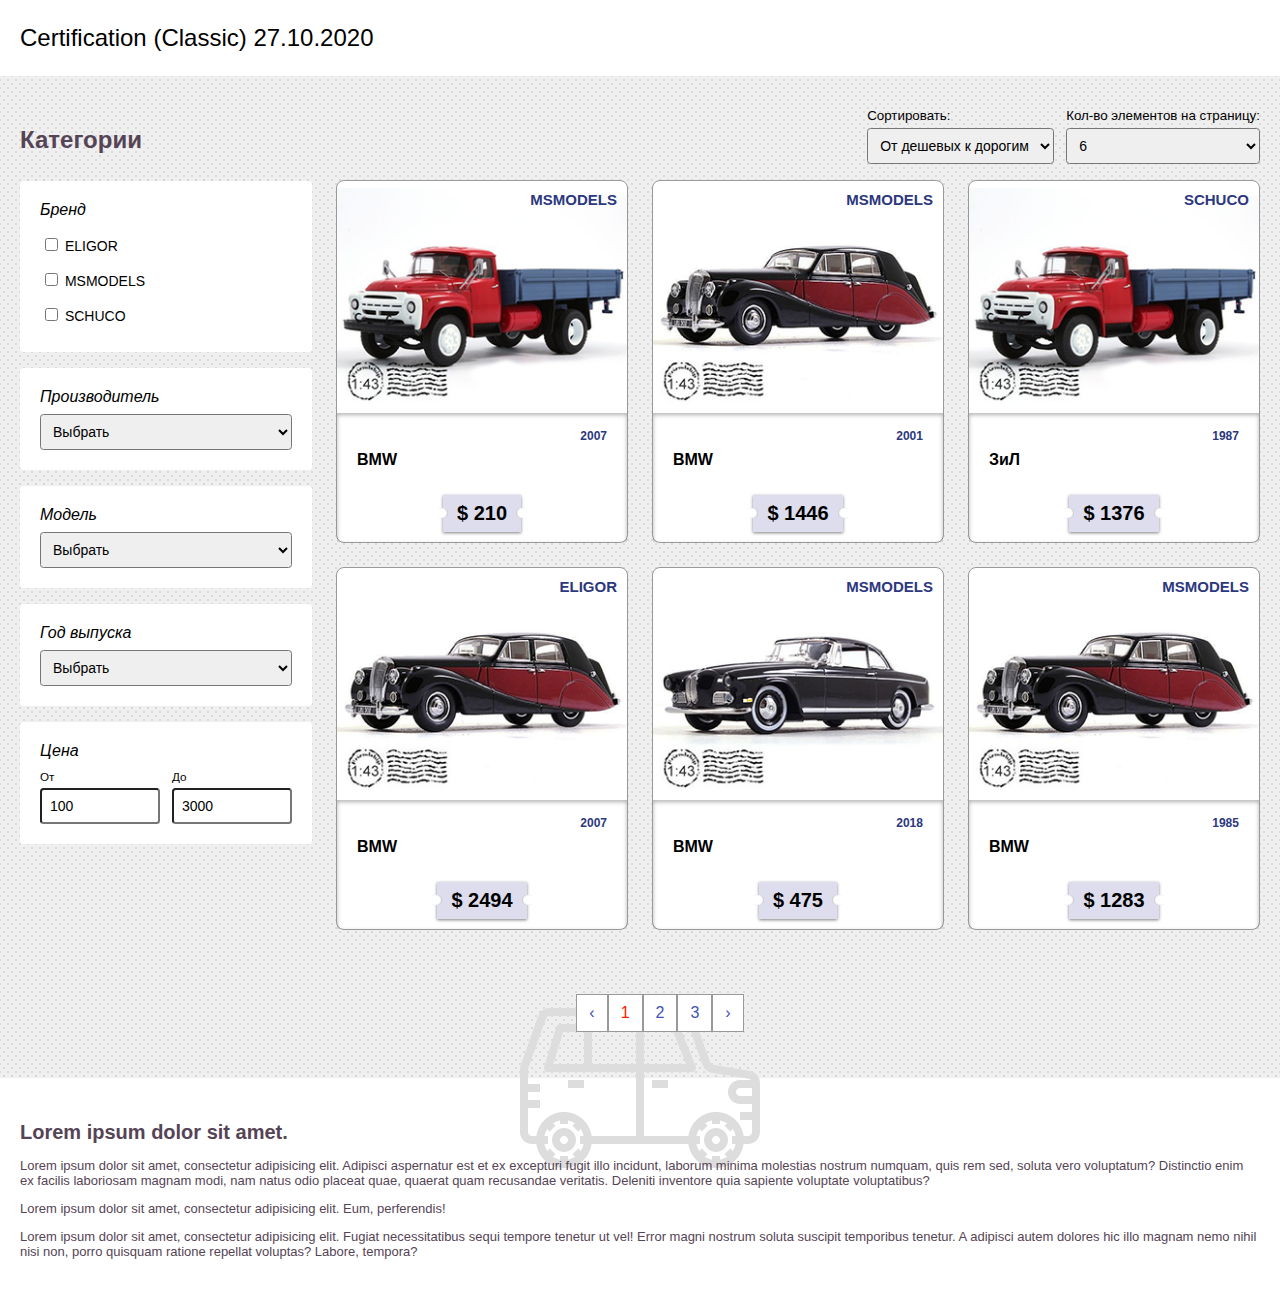
==== commit 67398a8c: "build" ====
--- a/docs/index.html
+++ b/docs/index.html
@@ -1 +1,31 @@
-<!doctype html><html lang="en"><head><meta charset="UTF-8"/><meta name="viewport" content="width=device-width,minimum-scale=1,initial-scale=1,viewport-fit=cover"/><meta http-equiv="X-UA-Compatible" content="ie=edge"/><title>Certification (Classic) 27.10.2020</title><link href="styles/main.0f57fe2affecf1e189b9.css" rel="stylesheet"></head><body><div class="header"><div class="container">Certification (Classic) 27.10.2020</div></div><div class="section"><div class="container"><div class="_grid _spacer _spacer--lg"><div class="_cell _cell--12 _md:cell--4 _df:cell--3"><div class="filter"><h2 class="filter__title">Категории</h2><form id="filter" class="_owl _owl--df" data-filter><div class="filter-set" data-brand><div class="filter-set__name">Бренд</div><div class="filter-set__controls"><label class="filter-label"><input type="checkbox" name="brand" value="1"/> <span>ELIGOR</span></label> <label class="filter-label"><input type="checkbox" name="brand" value="2"/> <span>MSMODELS</span></label> <label class="filter-label"><input type="checkbox" name="brand" value="3"/> <span>SCHUCO</span></label></div></div><div class="filter-set" data-manufacturer><div class="filter-set__name"><label for="marka">Производитель</label></div><div class="filter-set__controls"><select id="marka" name="marka" class="select"><option value="">Выбрать</option><option value="1">Наш автопром</option><option value="2">V43</option><option value="3">SSM</option><option value="4">MATRIX</option><option value="5">NOREV</option></select></div></div><div class="filter-set" data-model><div class="filter-set__name"><label for="filter-model">Модель</label></div><div class="filter-set__controls"><select id="filter-model" name="filter-model" class="select"><option value="">Выбрать</option><option value="1">ГАЗ</option><option value="2">ЗиЛ</option><option value="3">BMW</option><option value="4">Mercedes</option><option value="4">Daimler</option></select></div></div><div class="filter-set" data-year><div class="filter-set__name"><label for="filter-model">Год выпуска</label></div><div class="filter-set__controls"><select id="filter-year" name="filter-year" class="select"><option value="">Выбрать</option><optgroup label="2k20"><option value="2020">2020</option></optgroup><optgroup label="2k10"><option value="2019">2019</option><option value="2017">2017</option><option value="2016">2016</option><option value="2015">2015</option><option value="2014">2014</option><option value="2013">2013</option><option value="2012">2012</option><option value="2011">2011</option><option value="2010">2010</option></optgroup><optgroup label="2k"><option value="2009">2009</option><option value="2008">2008</option><option value="2007">2007</option><option value="2006">2006</option><option value="2005">2005</option><option value="2004">2004</option><option value="2003">2003</option><option value="2002">2002</option><option value="2001">2001</option><option value="2000">2000</option></optgroup><optgroup label="1990-e"><option value="1999">1999</option><option value="1998">1998</option><option value="1997">1997</option><option value="1996">1996</option><option value="1995">1995</option><option value="1994">1994</option><option value="1993">1993</option><option value="1992">1992</option><option value="1991">1991</option><option value="1990">1990</option></optgroup><optgroup label="1980-e"><option value="1989">1989</option><option value="1988">1988</option><option value="1987">1987</option><option value="1986">1986</option><option value="1985">1985</option><option value="1984">1984</option><option value="1983">1983</option><option value="1982">1982</option><option value="1981">1981</option><option value="1980">1980</option></optgroup><optgroup label="1970-e"><option value="1979">1979</option><option value="1978">1978</option><option value="1977">1977</option><option value="1976">1976</option><option value="1975">1975</option><option value="1974">1974</option><option value="1973">1973</option></optgroup></select></div></div><div class="filter-set" data-price><div class="filter-set__name">Цена</div><div class="filter-set__controls"><div class="_grid _grid--2 _spacer _spacer--md"><div class="_cell"><div class="_owl _owl--xs"><label for="price-from"><small>От</small></label> <input id="price-from" name="price-from" type="number" class="input _mt-xs" value="100"/></div></div><div class="_cell"><div class="_owl _owl--xs"><label for="price-to"><small>До</small></label> <input id="price-to" name="price-to" type="number" class="input _mt-xs" value="3000"/></div></div></div></div></div></form></div></div><div class="_cell _cell--12 _md:cell--8 _df:cell--9"><div class="_owl _owl--df"><div class="filter-sort"><div class="_grid _grid--auto _spacer _spacer--md _justify-end"><div class="_cell--12 _sm:cell--6 _md:cell--auto"><div class="_owl _owl--xs" data-sort><label for="sort"><small>Сортировать:</small></label> <select id="sort" name="sort" class="select" form="filter"><option value="1">От дешевых к дорогим</option><option value="2">От дорогих к дешевым</option><option value="3">От старых к новым</option><option value="4">От новых к старым</option></select></div></div><div class="_cell--12 _sm:cell--6 _md:cell--auto" data-per-page><div class="_owl _owl--xs"><label for="per_page"><small>Кол-во элементов на страницу:</small></label> <select id="per_page" name="per_page" class="select" form="filter"><option value="1">6</option><option value="2">12</option><option value="3">24</option><option value="4">60</option></select></div></div></div></div><div class="_grid _spacer _spacer--lg" data-card></div></div></div><div class="_cell _cell--12"><ul class="pagination" role="navigation"><li class="pagination__item"><a class="pagination__number" href="#" rel="prev" aria-label="@lang('cms-core::admin.layout.pagination.previous')">&lsaquo;</a></li><li class="pagination__item active" aria-disabled="true"><span class="pagination__number">1</span></li><li class="pagination__item" aria-current="page"><a href="#" class="pagination__number">2</a></li><li class="pagination__item"><a class="pagination__number" href="#">3</a></li><li class="pagination__item"><a class="pagination__number" href="#" rel="next" aria-label="">&rsaquo;</a></li></ul></div></div></div></div><div class="section section--white"><img class="section__decor" src="images/car.svg" alt="car"/><div class="container"><div class="wysiwyg"><h1>Lorem ipsum dolor sit amet.</h1><p>Lorem ipsum dolor sit amet, consectetur adipisicing elit. Adipisci aspernatur est et ex excepturi fugit illo incidunt, laborum minima molestias nostrum numquam, quis rem sed, soluta vero voluptatum? Distinctio enim ex facilis laboriosam magnam modi, nam natus odio placeat quae, quaerat quam recusandae veritatis. Deleniti inventore quia sapiente voluptate voluptatibus?</p><p>Lorem ipsum dolor sit amet, consectetur adipisicing elit. Eum, perferendis!</p><p>Lorem ipsum dolor sit amet, consectetur adipisicing elit. Fugiat necessitatibus sequi tempore tenetur ut vel! Error magni nostrum soluta suscipit temporibus tenetur. A adipisci autem dolores hic illo magnam nemo nihil nisi non, porro quisquam ratione repellat voluptas? Labore, tempora?</p></div></div></div><script src="js/runtime.e3083edcb83dfb882f5e.bundle.js"></script><script src="js/main.c6a1252f605c18b876f1.bundle.js"></script></body></html>+<!doctype html><html lang="en"><head><meta charset="UTF-8"/><meta name="viewport" content="width=device-width,minimum-scale=1,initial-scale=1,viewport-fit=cover"/><meta http-equiv="X-UA-Compatible" content="ie=edge"/><link rel="icon" type="image/png" sizes="32x32" href="images/favicon.ico"><title>Certification (Classic) 27.10.2020</title><link href="styles/main.16fd04e311232dd5cd2e.css" rel="stylesheet"></head><body><div class="header"><div class="container">Certification (Classic) 27.10.2020</div></div><div class="section"><div class="container"><div class="_grid _spacer _spacer--lg"><div class="_cell _cell--12 _md:cell--4 _df:cell--3 _cell-order-md-1"><div class="filter"><h2 class="filter__title">Категории</h2><form id="filter" class="_owl _owl--df" data-filter><div class="filter-set" data-brand><div class="filter-set__name">Бренд</div><div class="filter-set__controls"><label class="filter-label"><input type="checkbox" name="brand" value="1"/> <span>ELIGOR</span></label> <label class="filter-label"><input type="checkbox" name="brand" value="2"/> <span>MSMODELS</span></label> <label class="filter-label"><input type="checkbox" name="brand" value="3"/> <span>SCHUCO</span></label></div></div><div class="filter-set" data-manufacturer><div class="filter-set__name"><label for="manufacture">Производитель</label></div><div class="filter-set__controls"><select id="manufacture" name="manufacture" class="select"><option value="">Выбрать</option><option value="1">Наш автопром</option><option value="2">V43</option><option value="3">SSM</option><option value="4">MATRIX</option><option value="5">NOREV</option></select></div></div><div class="filter-set" data-model><div class="filter-set__name"><label for="filter-model">Модель</label></div><div class="filter-set__controls"><select id="filter-model" name="filter-model" class="select"><option value="">Выбрать</option><option value="1">ГАЗ</option><option value="2">ЗиЛ</option><option value="3">BMW</option><option value="4">Mercedes</option><option value="4">Daimler</option></select></div></div><div class="filter-set" data-year><div class="filter-set__name"><label for="filter-model">Год выпуска</label></div><div class="filter-set__controls"><select id="filter-year" name="filter-year" class="select"><option value="">Выбрать</option><optgroup label="2k20"><option value="2020">2020</option></optgroup><optgroup label="2k10"><option value="2019">2019</option><option value="2017">2017</option><option value="2016">2016</option><option value="2015">2015</option><option value="2014">2014</option><option value="2013">2013</option><option value="2012">2012</option><option value="2011">2011</option><option value="2010">2010</option></optgroup><optgroup label="2k"><option value="2009">2009</option><option value="2008">2008</option><option value="2007">2007</option><option value="2006">2006</option><option value="2005">2005</option><option value="2004">2004</option><option value="2003">2003</option><option value="2002">2002</option><option value="2001">2001</option><option value="2000">2000</option></optgroup><optgroup label="1990-e"><option value="1999">1999</option><option value="1998">1998</option><option value="1997">1997</option><option value="1996">1996</option><option value="1995">1995</option><option value="1994">1994</option><option value="1993">1993</option><option value="1992">1992</option><option value="1991">1991</option><option value="1990">1990</option></optgroup><optgroup label="1980-e"><option value="1989">1989</option><option value="1988">1988</option><option value="1987">1987</option><option value="1986">1986</option><option value="1985">1985</option><option value="1984">1984</option><option value="1983">1983</option><option value="1982">1982</option><option value="1981">1981</option><option value="1980">1980</option></optgroup><optgroup label="1970-e"><option value="1979">1979</option><option value="1978">1978</option><option value="1977">1977</option><option value="1976">1976</option><option value="1975">1975</option><option value="1974">1974</option><option value="1973">1973</option></optgroup></select></div></div><div class="filter-set" data-price><div class="filter-set__name">Цена</div><div class="filter-set__controls"><div class="_grid _grid--2 _spacer _spacer--md"><div class="_cell"><div class="_owl _owl--xs"><label for="price-from"><small>От</small></label> <input id="price-from" name="price-from" type="number" class="input _mt-xs" value="100"/></div></div><div class="_cell"><div class="_owl _owl--xs"><label for="price-to"><small>До</small></label> <input id="price-to" name="price-to" type="number" class="input _mt-xs" value="3000"/></div></div></div></div></div></form></div></div><div class="_cell _cell--12 _md:cell--8 _df:cell--9 _cell-order-md-0"><div class="_owl _owl--df"><div class="filter-sort"><div class="_grid _grid--auto _spacer _spacer--md _justify-end"><div class="_cell--12 _sm:cell--6 _md:cell--auto"><div class="_owl _owl--xs" data-sort><label for="sort"><small>Сортировать:</small></label> <select id="sort" name="sort" class="select" form="filter"><option value="1">От дешевых к дорогим</option><option value="2">От дорогих к дешевым</option><option value="3">От старых к новым</option><option value="4">От новых к старым</option></select></div></div><div class="_cell--12 _sm:cell--6 _md:cell--auto" data-per-page><div class="_owl _owl--xs"><label for="per_page"><small>Кол-во элементов на страницу:</small></label> <select id="per_page" name="per_page" class="select" form="filter"><option value="1">6</option><option value="2">12</option><option value="3">24</option><option value="4">60</option></select></div></div></div></div><div class="_grid _spacer _spacer--xs _md:spacer--lg" data-card></div></div></div><div class="_cell _cell--12 _cell-order-1"><ul class="pagination" role="navigation"><li class="pagination__item"><a class="pagination__number" href="#" rel="prev" aria-label="@lang('cms-core::admin.layout.pagination.previous')">&lsaquo;</a></li><li class="pagination__item active" aria-disabled="true"><span class="pagination__number">1</span></li><li class="pagination__item" aria-current="page"><a href="#" class="pagination__number">2</a></li><li class="pagination__item"><a class="pagination__number" href="#">3</a></li><li class="pagination__item"><a class="pagination__number" href="#" rel="next" aria-label="">&rsaquo;</a></li></ul></div></div></div></div><div class="section section--white"><img class="section__decor" src="images/car.svg" alt="car"/><div class="container"><div class="wysiwyg"><h1>Lorem ipsum dolor sit amet.</h1><p>Lorem ipsum dolor sit amet, consectetur adipisicing elit. Adipisci aspernatur est et ex excepturi fugit illo incidunt, laborum minima molestias nostrum numquam, quis rem sed, soluta vero voluptatum? Distinctio enim ex facilis laboriosam magnam modi, nam natus odio placeat quae, quaerat quam recusandae veritatis. Deleniti inventore quia sapiente voluptate voluptatibus?</p><p>Lorem ipsum dolor sit amet, consectetur adipisicing elit. Eum, perferendis!</p><p>Lorem ipsum dolor sit amet, consectetur adipisicing elit. Fugiat necessitatibus sequi tempore tenetur ut vel! Error magni nostrum soluta suscipit temporibus tenetur. A adipisci autem dolores hic illo magnam nemo nihil nisi non, porro quisquam ratione repellat voluptas? Labore, tempora?</p></div></div></div><script>window.templateCard = `
+								<div class="_cell _cell--6 _lg:cell--4">
+									<div class="card">
+										<div class="card__top">
+											<div class="card__brand">%brandName%</div>
+												<img src="%cardPreview%"
+												 alt="%alt%"
+												 class="card__image"
+												/>
+											</div>
+										<div class="card__bottom">
+											<div class="_grid _justify-between _flex-nowrap _mb-sm">
+												<div class="_gcell">
+													<div class="card__manufacturer">
+														%manufacture%
+													</div>
+												</div>
+												<div class="_gcell">
+													<div class="card__year">%year%</div>
+												</div>
+											</div>
+											<div class="card__model _mb-sm">%modelName%</div>
+										<div class="_grid _justify-center">
+											<div class="_gcell">
+												<div class="card__price">%symbol% %priceValue%</div>
+											</div>
+										</div>
+									</div>
+								</div>
+							</div>
+								`</script><script src="js/runtime.e3083edcb83dfb882f5e.bundle.js"></script><script src="js/main.bba3ede5fef9ee64606c.bundle.js"></script></body></html>--- a/docs/styles/main.16fd04e311232dd5cd2e.css
+++ b/docs/styles/main.16fd04e311232dd5cd2e.css
@@ -0,0 +1 @@
+._grid{--microbe-module-cell-width:auto;display:flex;flex-wrap:wrap;list-style:none;padding:0;margin:0}._grid>*{flex-basis:var(--microbe-module-cell-width);width:var(--microbe-module-cell-width);max-width:var(--microbe-module-cell-width)}._grid--1>*{--microbe-module-cell-width:100%}._grid--2>*{--microbe-module-cell-width:50%}._grid--3>*{--microbe-module-cell-width:33.3333333333%}._grid--4>*{--microbe-module-cell-width:25%}._grid--5>*{--microbe-module-cell-width:20%}._grid--6>*{--microbe-module-cell-width:16.6666666667%}._grid--7>*{--microbe-module-cell-width:14.2857142857%}._grid--8>*{--microbe-module-cell-width:12.5%}._grid--9>*{--microbe-module-cell-width:11.1111111111%}._grid--10>*{--microbe-module-cell-width:10%}._grid--11>*{--microbe-module-cell-width:9.0909090909%}._grid--12>*{--microbe-module-cell-width:8.3333333333%}._grid--auto>*{--microbe-module-cell-width:auto}._cell{box-sizing:border-box;list-style:none;min-height:1px}._cell--1{--microbe-module-cell-width:8.3333333333%}._cell--2{--microbe-module-cell-width:16.6666666667%}._cell--3{--microbe-module-cell-width:25%}._cell--4{--microbe-module-cell-width:33.3333333333%}._cell--5{--microbe-module-cell-width:41.6666666667%}._cell--6{--microbe-module-cell-width:50%}._cell--7{--microbe-module-cell-width:58.3333333333%}._cell--8{--microbe-module-cell-width:66.6666666667%}._cell--9{--microbe-module-cell-width:75%}._cell--10{--microbe-module-cell-width:83.3333333333%}._cell--11{--microbe-module-cell-width:91.6666666667%}._cell--12{--microbe-module-cell-width:100%}._cell--auto{--microbe-module-cell-width:auto}._spacer{--microbe-spacer-size:auto;margin-left:calc(var(--microbe-spacer-size)*-1)!important;margin-bottom:calc(var(--microbe-spacer-size)*-1)!important}._spacer>*{padding-left:var(--microbe-spacer-size)!important;margin-bottom:var(--microbe-spacer-size)!important}._spacer--xxs{--microbe-spacer-size:0.125rem}._spacer--xs{--microbe-spacer-size:0.25rem}._spacer--sm{--microbe-spacer-size:0.5rem}._spacer--md{--microbe-spacer-size:0.75rem}._spacer--df{--microbe-spacer-size:1rem}._spacer--lg{--microbe-spacer-size:1.5rem}._spacer--xl{--microbe-spacer-size:2rem}._spacer--xxl{--microbe-spacer-size:3rem}._spacer--hg{--microbe-spacer-size:5rem}._owl>*{--microbe-owl-size:auto;margin-top:0!important;margin-bottom:0!important}._owl>*+*{margin-top:var(--microbe-owl-size)!important}._owl--xxs>*{--microbe-owl-size:0.125rem}._owl--xs>*{--microbe-owl-size:0.25rem}._owl--sm>*{--microbe-owl-size:0.5rem}._owl--md>*{--microbe-owl-size:0.75rem}._owl--df>*{--microbe-owl-size:1rem}._owl--lg>*{--microbe-owl-size:1.5rem}._owl--xl>*{--microbe-owl-size:2rem}._owl--xxl>*{--microbe-owl-size:3rem}._owl--hg>*{--microbe-owl-size:5rem}._m-none,._mt-none,._my-none{margin-top:0!important}._m-none,._mr-none,._mx-none{margin-right:0!important}._m-none,._mb-none,._my-none{margin-bottom:0!important}._m-none,._ml-none,._mx-none{margin-left:0!important}._m-auto,._mt-auto,._my-auto{margin-top:auto!important}._m-auto,._mr-auto,._mx-auto{margin-right:auto!important}._m-auto,._mb-auto,._my-auto{margin-bottom:auto!important}._m-auto,._ml-auto,._mx-auto{margin-left:auto!important}._m-xxs,._mt-xxs,._my-xxs{margin-top:.125rem!important}._m-xxs,._mr-xxs,._mx-xxs{margin-right:.125rem!important}._m-xxs,._mb-xxs,._my-xxs{margin-bottom:.125rem!important}._m-xxs,._ml-xxs,._mx-xxs{margin-left:.125rem!important}._nm-xxs,._nmt-xxs,._nmy-xxs{margin-top:-.125rem!important}._nm-xxs,._nmr-xxs,._nmx-xxs{margin-right:-.125rem!important}._nm-xxs,._nmb-xxs,._nmy-xxs{margin-bottom:-.125rem!important}._nm-xxs,._nml-xxs,._nmx-xxs{margin-left:-.125rem!important}._m-xs,._mt-xs,._my-xs{margin-top:.25rem!important}._m-xs,._mr-xs,._mx-xs{margin-right:.25rem!important}._m-xs,._mb-xs,._my-xs{margin-bottom:.25rem!important}._m-xs,._ml-xs,._mx-xs{margin-left:.25rem!important}._nm-xs,._nmt-xs,._nmy-xs{margin-top:-.25rem!important}._nm-xs,._nmr-xs,._nmx-xs{margin-right:-.25rem!important}._nm-xs,._nmb-xs,._nmy-xs{margin-bottom:-.25rem!important}._nm-xs,._nml-xs,._nmx-xs{margin-left:-.25rem!important}._m-sm,._mt-sm,._my-sm{margin-top:.5rem!important}._m-sm,._mr-sm,._mx-sm{margin-right:.5rem!important}._m-sm,._mb-sm,._my-sm{margin-bottom:.5rem!important}._m-sm,._ml-sm,._mx-sm{margin-left:.5rem!important}._nm-sm,._nmt-sm,._nmy-sm{margin-top:-.5rem!important}._nm-sm,._nmr-sm,._nmx-sm{margin-right:-.5rem!important}._nm-sm,._nmb-sm,._nmy-sm{margin-bottom:-.5rem!important}._nm-sm,._nml-sm,._nmx-sm{margin-left:-.5rem!important}._m-md,._mt-md,._my-md{margin-top:.75rem!important}._m-md,._mr-md,._mx-md{margin-right:.75rem!important}._m-md,._mb-md,._my-md{margin-bottom:.75rem!important}._m-md,._ml-md,._mx-md{margin-left:.75rem!important}._nm-md,._nmt-md,._nmy-md{margin-top:-.75rem!important}._nm-md,._nmr-md,._nmx-md{margin-right:-.75rem!important}._nm-md,._nmb-md,._nmy-md{margin-bottom:-.75rem!important}._nm-md,._nml-md,._nmx-md{margin-left:-.75rem!important}._m-df,._mt-df,._my-df{margin-top:1rem!important}._m-df,._mr-df,._mx-df{margin-right:1rem!important}._m-df,._mb-df,._my-df{margin-bottom:1rem!important}._m-df,._ml-df,._mx-df{margin-left:1rem!important}._nm-df,._nmt-df,._nmy-df{margin-top:-1rem!important}._nm-df,._nmr-df,._nmx-df{margin-right:-1rem!important}._nm-df,._nmb-df,._nmy-df{margin-bottom:-1rem!important}._nm-df,._nml-df,._nmx-df{margin-left:-1rem!important}._m-lg,._mt-lg,._my-lg{margin-top:1.5rem!important}._m-lg,._mr-lg,._mx-lg{margin-right:1.5rem!important}._m-lg,._mb-lg,._my-lg{margin-bottom:1.5rem!important}._m-lg,._ml-lg,._mx-lg{margin-left:1.5rem!important}._nm-lg,._nmt-lg,._nmy-lg{margin-top:-1.5rem!important}._nm-lg,._nmr-lg,._nmx-lg{margin-right:-1.5rem!important}._nm-lg,._nmb-lg,._nmy-lg{margin-bottom:-1.5rem!important}._nm-lg,._nml-lg,._nmx-lg{margin-left:-1.5rem!important}._m-xl,._mt-xl,._my-xl{margin-top:2rem!important}._m-xl,._mr-xl,._mx-xl{margin-right:2rem!important}._m-xl,._mb-xl,._my-xl{margin-bottom:2rem!important}._m-xl,._ml-xl,._mx-xl{margin-left:2rem!important}._nm-xl,._nmt-xl,._nmy-xl{margin-top:-2rem!important}._nm-xl,._nmr-xl,._nmx-xl{margin-right:-2rem!important}._nm-xl,._nmb-xl,._nmy-xl{margin-bottom:-2rem!important}._nm-xl,._nml-xl,._nmx-xl{margin-left:-2rem!important}._m-xxl,._mt-xxl,._my-xxl{margin-top:3rem!important}._m-xxl,._mr-xxl,._mx-xxl{margin-right:3rem!important}._m-xxl,._mb-xxl,._my-xxl{margin-bottom:3rem!important}._m-xxl,._ml-xxl,._mx-xxl{margin-left:3rem!important}._nm-xxl,._nmt-xxl,._nmy-xxl{margin-top:-3rem!important}._nm-xxl,._nmr-xxl,._nmx-xxl{margin-right:-3rem!important}._nm-xxl,._nmb-xxl,._nmy-xxl{margin-bottom:-3rem!important}._nm-xxl,._nml-xxl,._nmx-xxl{margin-left:-3rem!important}._m-hg,._mt-hg,._my-hg{margin-top:5rem!important}._m-hg,._mr-hg,._mx-hg{margin-right:5rem!important}._m-hg,._mb-hg,._my-hg{margin-bottom:5rem!important}._m-hg,._ml-hg,._mx-hg{margin-left:5rem!important}._nm-hg,._nmt-hg,._nmy-hg{margin-top:-5rem!important}._nm-hg,._nmr-hg,._nmx-hg{margin-right:-5rem!important}._nm-hg,._nmb-hg,._nmy-hg{margin-bottom:-5rem!important}._nm-hg,._nml-hg,._nmx-hg{margin-left:-5rem!important}._p-none,._pt-none,._py-none{padding-top:0!important}._p-none,._pr-none,._px-none{padding-right:0!important}._p-none,._pb-none,._py-none{padding-bottom:0!important}._p-none,._pl-none,._px-none{padding-left:0!important}._p-xxs,._pt-xxs,._py-xxs{padding-top:.125rem!important}._p-xxs,._pr-xxs,._px-xxs{padding-right:.125rem!important}._p-xxs,._pb-xxs,._py-xxs{padding-bottom:.125rem!important}._p-xxs,._pl-xxs,._px-xxs{padding-left:.125rem!important}._np-xxs,._npt-xxs,._npy-xxs{padding-top:-.125rem!important}._np-xxs,._npr-xxs,._npx-xxs{padding-right:-.125rem!important}._np-xxs,._npb-xxs,._npy-xxs{padding-bottom:-.125rem!important}._np-xxs,._npl-xxs,._npx-xxs{padding-left:-.125rem!important}._p-xs,._pt-xs,._py-xs{padding-top:.25rem!important}._p-xs,._pr-xs,._px-xs{padding-right:.25rem!important}._p-xs,._pb-xs,._py-xs{padding-bottom:.25rem!important}._p-xs,._pl-xs,._px-xs{padding-left:.25rem!important}._np-xs,._npt-xs,._npy-xs{padding-top:-.25rem!important}._np-xs,._npr-xs,._npx-xs{padding-right:-.25rem!important}._np-xs,._npb-xs,._npy-xs{padding-bottom:-.25rem!important}._np-xs,._npl-xs,._npx-xs{padding-left:-.25rem!important}._p-sm,._pt-sm,._py-sm{padding-top:.5rem!important}._p-sm,._pr-sm,._px-sm{padding-right:.5rem!important}._p-sm,._pb-sm,._py-sm{padding-bottom:.5rem!important}._p-sm,._pl-sm,._px-sm{padding-left:.5rem!important}._np-sm,._npt-sm,._npy-sm{padding-top:-.5rem!important}._np-sm,._npr-sm,._npx-sm{padding-right:-.5rem!important}._np-sm,._npb-sm,._npy-sm{padding-bottom:-.5rem!important}._np-sm,._npl-sm,._npx-sm{padding-left:-.5rem!important}._p-md,._pt-md,._py-md{padding-top:.75rem!important}._p-md,._pr-md,._px-md{padding-right:.75rem!important}._p-md,._pb-md,._py-md{padding-bottom:.75rem!important}._p-md,._pl-md,._px-md{padding-left:.75rem!important}._np-md,._npt-md,._npy-md{padding-top:-.75rem!important}._np-md,._npr-md,._npx-md{padding-right:-.75rem!important}._np-md,._npb-md,._npy-md{padding-bottom:-.75rem!important}._np-md,._npl-md,._npx-md{padding-left:-.75rem!important}._p-df,._pt-df,._py-df{padding-top:1rem!important}._p-df,._pr-df,._px-df{padding-right:1rem!important}._p-df,._pb-df,._py-df{padding-bottom:1rem!important}._p-df,._pl-df,._px-df{padding-left:1rem!important}._np-df,._npt-df,._npy-df{padding-top:-1rem!important}._np-df,._npr-df,._npx-df{padding-right:-1rem!important}._np-df,._npb-df,._npy-df{padding-bottom:-1rem!important}._np-df,._npl-df,._npx-df{padding-left:-1rem!important}._p-lg,._pt-lg,._py-lg{padding-top:1.5rem!important}._p-lg,._pr-lg,._px-lg{padding-right:1.5rem!important}._p-lg,._pb-lg,._py-lg{padding-bottom:1.5rem!important}._p-lg,._pl-lg,._px-lg{padding-left:1.5rem!important}._np-lg,._npt-lg,._npy-lg{padding-top:-1.5rem!important}._np-lg,._npr-lg,._npx-lg{padding-right:-1.5rem!important}._np-lg,._npb-lg,._npy-lg{padding-bottom:-1.5rem!important}._np-lg,._npl-lg,._npx-lg{padding-left:-1.5rem!important}._p-xl,._pt-xl,._py-xl{padding-top:2rem!important}._p-xl,._pr-xl,._px-xl{padding-right:2rem!important}._p-xl,._pb-xl,._py-xl{padding-bottom:2rem!important}._p-xl,._pl-xl,._px-xl{padding-left:2rem!important}._np-xl,._npt-xl,._npy-xl{padding-top:-2rem!important}._np-xl,._npr-xl,._npx-xl{padding-right:-2rem!important}._np-xl,._npb-xl,._npy-xl{padding-bottom:-2rem!important}._np-xl,._npl-xl,._npx-xl{padding-left:-2rem!important}._p-xxl,._pt-xxl,._py-xxl{padding-top:3rem!important}._p-xxl,._pr-xxl,._px-xxl{padding-right:3rem!important}._p-xxl,._pb-xxl,._py-xxl{padding-bottom:3rem!important}._p-xxl,._pl-xxl,._px-xxl{padding-left:3rem!important}._np-xxl,._npt-xxl,._npy-xxl{padding-top:-3rem!important}._np-xxl,._npr-xxl,._npx-xxl{padding-right:-3rem!important}._np-xxl,._npb-xxl,._npy-xxl{padding-bottom:-3rem!important}._np-xxl,._npl-xxl,._npx-xxl{padding-left:-3rem!important}._p-hg,._pt-hg,._py-hg{padding-top:5rem!important}._p-hg,._pr-hg,._px-hg{padding-right:5rem!important}._p-hg,._pb-hg,._py-hg{padding-bottom:5rem!important}._p-hg,._pl-hg,._px-hg{padding-left:5rem!important}._np-hg,._npt-hg,._npy-hg{padding-top:-5rem!important}._np-hg,._npr-hg,._npx-hg{padding-right:-5rem!important}._np-hg,._npb-hg,._npy-hg{padding-bottom:-5rem!important}._np-hg,._npl-hg,._npx-hg{padding-left:-5rem!important}._flex{display:flex!important}._items-start{align-items:flex-start!important}._items-end{align-items:flex-end!important}._items-center{align-items:center!important}._items-baseline,._items-stretch{align-items:stretch!important}._justify-start{justify-content:flex-start!important}._justify-end{justify-content:flex-end!important}._justify-center{justify-content:center!important}._justify-between{justify-content:space-between!important}._justify-around{justify-content:space-around!important}._self-start{align-self:flex-start!important}._self-end{align-self:flex-end!important}._self-center{align-self:center!important}._self-stretch{align-self:stretch!important}._flex-wrap{flex-wrap:wrap!important}._flex-nowrap{flex-wrap:nowrap!important}._flex-column{flex-direction:column!important}._flex-column-reverse{flex-direction:column-reverse!important}._flex-row{flex-direction:row!important}._flex-row-reverse{flex-direction:row-reverse!important}._flex-grow{flex-grow:1!important}._flex-nogrow{flex-grow:0!important}._flex-shrink{flex-shrink:1!important}._flex-noshrink{flex-shrink:0!important}._text-left{text-align:left!important}._text-right{text-align:right!important}._text-center{text-align:center!important}._text-justify{text-align:justify!important}html{font-size:100%;font-family:sans-serif}body{padding:0;margin:0;box-sizing:border-box;background:radial-gradient(#d8d8d8 15%,transparent 16%) 0 0,radial-gradient(#dadada 15%,transparent 16%) 4px 4px,radial-gradient(hsla(0,0%,100%,.1) 15%,transparent 20%) 0 1px,radial-gradient(hsla(0,0%,100%,.1) 15%,transparent 20%) 4px 5px;background-color:#efefef;background-size:8px 8px;-webkit-text-size-adjust:100%}*,:after,:before{box-sizing:inherit}.card{position:relative;z-index:2;background-color:#fff;border:1px solid #999;border-radius:8px;height:100%;transition:box-shadow .3s ease-in-out}.card:hover{box-shadow:0 0 3.75rem #000;z-index:1}.card__top{padding-top:80%;overflow:hidden;position:relative}.card__bottom{display:flex;flex-direction:column;flex-grow:1;padding:.625rem;box-shadow:inset 0 2px 4px rgba(0,0,0,.3)}.card__image{position:absolute;top:0;left:0;width:100%;height:100%;object-fit:contain}.card__brand{position:absolute;top:.625rem;right:.625rem;z-index:2;color:#2c387e;text-transform:uppercase;font-size:.9375rem;font-weight:700}.card__manufacturer{font-size:.75rem;color:#545}.card__year{font-size:.75rem;font-weight:700;color:#2c387e}.card__model{min-height:36px}.card__model,.card__price{font-weight:700;font-size:1rem}.card__price{position:relative;padding:.4375rem .875rem;box-shadow:0 1px 3px rgba(0,0,0,.5);background-color:#dde}.card__price:after,.card__price:before{position:absolute;content:"";top:50%;width:.625rem;height:.625rem;margin-top:-.3125rem;background-color:#fff}.card__price:after{left:-.3125rem;box-shadow:inset -1px 0 2px -1px rgba(0,0,0,.5);border-radius:0 .625rem .625rem 0}.card__price:before{right:-.3125rem;box-shadow:inset 1px 0 2px -1px rgba(0,0,0,.5);border-radius:.625rem 0 0 .625rem}.container{max-width:80rem;padding:0 1.25rem;margin:0 auto}.filter{position:relative;z-index:2}.filter__title{margin-bottom:27px;font-size:24px;color:#545;font-weight:600}.filter-label{display:block;padding:.5rem;margin-left:-.5em;transition:background-color .3s ease-in-out}.filter-label:hover{background-color:#eee;cursor:pointer}.filter-set{border-width:0;font-size:.875rem;padding:1.4285714286em;background:#fff;border-radius:.25em}.filter-set__name{font-size:1rem;font-style:italic;margin-bottom:.5em}.filter-set .select,.filter-set input{transition:background-color .3s ease-in-out}.filter-sort{position:relative;z-index:2}.filter-sort .select{transition:background-color .3s ease-in-out}.header{position:relative;z-index:1;background:#fff;padding-top:1.5rem;padding-bottom:1.5rem;font-size:1.5rem}._cell-order-0{order:0}._cell-order-1{order:1}._cell-order-2{order:2}._cell-order-3{order:3}.input{display:block;padding:.5rem;width:100%;font-size:.875rem;border-radius:.25em}.input:hover{background-color:#eee;cursor:pointer}.pagination{display:flex;flex-wrap:wrap;justify-content:center;align-items:center;width:100%;text-align:center;margin-bottom:rem(20);transition:.3s ease;position:relative;z-index:3;list-style-type:none}.pagination__item.active span{color:#ff1700}.pagination__number{position:relative;display:block;padding:.5rem .75rem;line-height:1.25;color:#3f51b5;background-color:#fff;border:1px solid #999;text-decoration:none;transition:background-color .3s ease,border .3s ease,color .3s ease}.pagination__number:hover{color:#3f51b5;background-color:#999;border-color:#3f51b5}.pagination__number--current{background-color:#3f51b5;color:#fff;pointer-events:none}.pagination svg{fill:#3f51b5;transition:transform .3s ease;position:relative}.pagination:hover svg{transform:scale(1.6)}.pagination__arrow--prev{position:relative;right:0;margin-right:rem(20)}.pagination__arrow--next{position:relative;margin-left:rem(20)}.section{position:relative;padding:1.875rem 0}.section--white{background-color:#fff}.section__decor{position:absolute;width:17.5rem;height:10rem;top:-4.375rem;left:50%;margin-left:-8.75rem}.select{display:block;padding:.5rem;width:100%;font-size:.875rem;border-radius:.25em}.select:hover{background-color:#eee;cursor:pointer}.wysiwyg{font-size:.8125rem;color:#545;position:relative;z-index:2}.wysiwyg h1{font-size:1.25rem}@media only screen and (min-width:375px){._xxs\:grid--1>*{--microbe-module-cell-width:100%}._xxs\:grid--2>*{--microbe-module-cell-width:50%}._xxs\:grid--3>*{--microbe-module-cell-width:33.3333333333%}._xxs\:grid--4>*{--microbe-module-cell-width:25%}._xxs\:grid--5>*{--microbe-module-cell-width:20%}._xxs\:grid--6>*{--microbe-module-cell-width:16.6666666667%}._xxs\:grid--7>*{--microbe-module-cell-width:14.2857142857%}._xxs\:grid--8>*{--microbe-module-cell-width:12.5%}._xxs\:grid--9>*{--microbe-module-cell-width:11.1111111111%}._xxs\:grid--10>*{--microbe-module-cell-width:10%}._xxs\:grid--11>*{--microbe-module-cell-width:9.0909090909%}._xxs\:grid--12>*{--microbe-module-cell-width:8.3333333333%}._xxs\:grid--auto>*{--microbe-module-cell-width:auto}._xxs\:cell--1{--microbe-module-cell-width:8.3333333333%}._xxs\:cell--2{--microbe-module-cell-width:16.6666666667%}._xxs\:cell--3{--microbe-module-cell-width:25%}._xxs\:cell--4{--microbe-module-cell-width:33.3333333333%}._xxs\:cell--5{--microbe-module-cell-width:41.6666666667%}._xxs\:cell--6{--microbe-module-cell-width:50%}._xxs\:cell--7{--microbe-module-cell-width:58.3333333333%}._xxs\:cell--8{--microbe-module-cell-width:66.6666666667%}._xxs\:cell--9{--microbe-module-cell-width:75%}._xxs\:cell--10{--microbe-module-cell-width:83.3333333333%}._xxs\:cell--11{--microbe-module-cell-width:91.6666666667%}._xxs\:cell--12{--microbe-module-cell-width:100%}._xxs\:cell--auto{--microbe-module-cell-width:auto}._xxs\:spacer--xxs{--microbe-spacer-size:0.125rem}._xxs\:spacer--xs{--microbe-spacer-size:0.25rem}._xxs\:spacer--sm{--microbe-spacer-size:0.5rem}._xxs\:spacer--md{--microbe-spacer-size:0.75rem}._xxs\:spacer--df{--microbe-spacer-size:1rem}._xxs\:spacer--lg{--microbe-spacer-size:1.5rem}._xxs\:spacer--xl{--microbe-spacer-size:2rem}._xxs\:spacer--xxl{--microbe-spacer-size:3rem}._xxs\:spacer--hg{--microbe-spacer-size:5rem}._xxs\:owl--xxs>*{--microbe-owl-size:0.125rem}._xxs\:owl--xs>*{--microbe-owl-size:0.25rem}._xxs\:owl--sm>*{--microbe-owl-size:0.5rem}._xxs\:owl--md>*{--microbe-owl-size:0.75rem}._xxs\:owl--df>*{--microbe-owl-size:1rem}._xxs\:owl--lg>*{--microbe-owl-size:1.5rem}._xxs\:owl--xl>*{--microbe-owl-size:2rem}._xxs\:owl--xxl>*{--microbe-owl-size:3rem}._xxs\:owl--hg>*{--microbe-owl-size:5rem}._xxs\:m-none,._xxs\:mt-none,._xxs\:my-none{margin-top:0!important}._xxs\:m-none,._xxs\:mr-none,._xxs\:mx-none{margin-right:0!important}._xxs\:m-none,._xxs\:mb-none,._xxs\:my-none{margin-bottom:0!important}._xxs\:m-none,._xxs\:ml-none,._xxs\:mx-none{margin-left:0!important}._xxs\:m-auto,._xxs\:mt-auto,._xxs\:my-auto{margin-top:auto!important}._xxs\:m-auto,._xxs\:mr-auto,._xxs\:mx-auto{margin-right:auto!important}._xxs\:m-auto,._xxs\:mb-auto,._xxs\:my-auto{margin-bottom:auto!important}._xxs\:m-auto,._xxs\:ml-auto,._xxs\:mx-auto{margin-left:auto!important}._xxs\:m-xxs,._xxs\:mt-xxs,._xxs\:my-xxs{margin-top:.125rem!important}._xxs\:m-xxs,._xxs\:mr-xxs,._xxs\:mx-xxs{margin-right:.125rem!important}._xxs\:m-xxs,._xxs\:mb-xxs,._xxs\:my-xxs{margin-bottom:.125rem!important}._xxs\:m-xxs,._xxs\:ml-xxs,._xxs\:mx-xxs{margin-left:.125rem!important}._xxs\:nm-xxs,._xxs\:nmt-xxs,._xxs\:nmy-xxs{margin-top:-.125rem!important}._xxs\:nm-xxs,._xxs\:nmr-xxs,._xxs\:nmx-xxs{margin-right:-.125rem!important}._xxs\:nm-xxs,._xxs\:nmb-xxs,._xxs\:nmy-xxs{margin-bottom:-.125rem!important}._xxs\:nm-xxs,._xxs\:nml-xxs,._xxs\:nmx-xxs{margin-left:-.125rem!important}._xxs\:m-xs,._xxs\:mt-xs,._xxs\:my-xs{margin-top:.25rem!important}._xxs\:m-xs,._xxs\:mr-xs,._xxs\:mx-xs{margin-right:.25rem!important}._xxs\:m-xs,._xxs\:mb-xs,._xxs\:my-xs{margin-bottom:.25rem!important}._xxs\:m-xs,._xxs\:ml-xs,._xxs\:mx-xs{margin-left:.25rem!important}._xxs\:nm-xs,._xxs\:nmt-xs,._xxs\:nmy-xs{margin-top:-.25rem!important}._xxs\:nm-xs,._xxs\:nmr-xs,._xxs\:nmx-xs{margin-right:-.25rem!important}._xxs\:nm-xs,._xxs\:nmb-xs,._xxs\:nmy-xs{margin-bottom:-.25rem!important}._xxs\:nm-xs,._xxs\:nml-xs,._xxs\:nmx-xs{margin-left:-.25rem!important}._xxs\:m-sm,._xxs\:mt-sm,._xxs\:my-sm{margin-top:.5rem!important}._xxs\:m-sm,._xxs\:mr-sm,._xxs\:mx-sm{margin-right:.5rem!important}._xxs\:m-sm,._xxs\:mb-sm,._xxs\:my-sm{margin-bottom:.5rem!important}._xxs\:m-sm,._xxs\:ml-sm,._xxs\:mx-sm{margin-left:.5rem!important}._xxs\:nm-sm,._xxs\:nmt-sm,._xxs\:nmy-sm{margin-top:-.5rem!important}._xxs\:nm-sm,._xxs\:nmr-sm,._xxs\:nmx-sm{margin-right:-.5rem!important}._xxs\:nm-sm,._xxs\:nmb-sm,._xxs\:nmy-sm{margin-bottom:-.5rem!important}._xxs\:nm-sm,._xxs\:nml-sm,._xxs\:nmx-sm{margin-left:-.5rem!important}._xxs\:m-md,._xxs\:mt-md,._xxs\:my-md{margin-top:.75rem!important}._xxs\:m-md,._xxs\:mr-md,._xxs\:mx-md{margin-right:.75rem!important}._xxs\:m-md,._xxs\:mb-md,._xxs\:my-md{margin-bottom:.75rem!important}._xxs\:m-md,._xxs\:ml-md,._xxs\:mx-md{margin-left:.75rem!important}._xxs\:nm-md,._xxs\:nmt-md,._xxs\:nmy-md{margin-top:-.75rem!important}._xxs\:nm-md,._xxs\:nmr-md,._xxs\:nmx-md{margin-right:-.75rem!important}._xxs\:nm-md,._xxs\:nmb-md,._xxs\:nmy-md{margin-bottom:-.75rem!important}._xxs\:nm-md,._xxs\:nml-md,._xxs\:nmx-md{margin-left:-.75rem!important}._xxs\:m-df,._xxs\:mt-df,._xxs\:my-df{margin-top:1rem!important}._xxs\:m-df,._xxs\:mr-df,._xxs\:mx-df{margin-right:1rem!important}._xxs\:m-df,._xxs\:mb-df,._xxs\:my-df{margin-bottom:1rem!important}._xxs\:m-df,._xxs\:ml-df,._xxs\:mx-df{margin-left:1rem!important}._xxs\:nm-df,._xxs\:nmt-df,._xxs\:nmy-df{margin-top:-1rem!important}._xxs\:nm-df,._xxs\:nmr-df,._xxs\:nmx-df{margin-right:-1rem!important}._xxs\:nm-df,._xxs\:nmb-df,._xxs\:nmy-df{margin-bottom:-1rem!important}._xxs\:nm-df,._xxs\:nml-df,._xxs\:nmx-df{margin-left:-1rem!important}._xxs\:m-lg,._xxs\:mt-lg,._xxs\:my-lg{margin-top:1.5rem!important}._xxs\:m-lg,._xxs\:mr-lg,._xxs\:mx-lg{margin-right:1.5rem!important}._xxs\:m-lg,._xxs\:mb-lg,._xxs\:my-lg{margin-bottom:1.5rem!important}._xxs\:m-lg,._xxs\:ml-lg,._xxs\:mx-lg{margin-left:1.5rem!important}._xxs\:nm-lg,._xxs\:nmt-lg,._xxs\:nmy-lg{margin-top:-1.5rem!important}._xxs\:nm-lg,._xxs\:nmr-lg,._xxs\:nmx-lg{margin-right:-1.5rem!important}._xxs\:nm-lg,._xxs\:nmb-lg,._xxs\:nmy-lg{margin-bottom:-1.5rem!important}._xxs\:nm-lg,._xxs\:nml-lg,._xxs\:nmx-lg{margin-left:-1.5rem!important}._xxs\:m-xl,._xxs\:mt-xl,._xxs\:my-xl{margin-top:2rem!important}._xxs\:m-xl,._xxs\:mr-xl,._xxs\:mx-xl{margin-right:2rem!important}._xxs\:m-xl,._xxs\:mb-xl,._xxs\:my-xl{margin-bottom:2rem!important}._xxs\:m-xl,._xxs\:ml-xl,._xxs\:mx-xl{margin-left:2rem!important}._xxs\:nm-xl,._xxs\:nmt-xl,._xxs\:nmy-xl{margin-top:-2rem!important}._xxs\:nm-xl,._xxs\:nmr-xl,._xxs\:nmx-xl{margin-right:-2rem!important}._xxs\:nm-xl,._xxs\:nmb-xl,._xxs\:nmy-xl{margin-bottom:-2rem!important}._xxs\:nm-xl,._xxs\:nml-xl,._xxs\:nmx-xl{margin-left:-2rem!important}._xxs\:m-xxl,._xxs\:mt-xxl,._xxs\:my-xxl{margin-top:3rem!important}._xxs\:m-xxl,._xxs\:mr-xxl,._xxs\:mx-xxl{margin-right:3rem!important}._xxs\:m-xxl,._xxs\:mb-xxl,._xxs\:my-xxl{margin-bottom:3rem!important}._xxs\:m-xxl,._xxs\:ml-xxl,._xxs\:mx-xxl{margin-left:3rem!important}._xxs\:nm-xxl,._xxs\:nmt-xxl,._xxs\:nmy-xxl{margin-top:-3rem!important}._xxs\:nm-xxl,._xxs\:nmr-xxl,._xxs\:nmx-xxl{margin-right:-3rem!important}._xxs\:nm-xxl,._xxs\:nmb-xxl,._xxs\:nmy-xxl{margin-bottom:-3rem!important}._xxs\:nm-xxl,._xxs\:nml-xxl,._xxs\:nmx-xxl{margin-left:-3rem!important}._xxs\:m-hg,._xxs\:mt-hg,._xxs\:my-hg{margin-top:5rem!important}._xxs\:m-hg,._xxs\:mr-hg,._xxs\:mx-hg{margin-right:5rem!important}._xxs\:m-hg,._xxs\:mb-hg,._xxs\:my-hg{margin-bottom:5rem!important}._xxs\:m-hg,._xxs\:ml-hg,._xxs\:mx-hg{margin-left:5rem!important}._xxs\:nm-hg,._xxs\:nmt-hg,._xxs\:nmy-hg{margin-top:-5rem!important}._xxs\:nm-hg,._xxs\:nmr-hg,._xxs\:nmx-hg{margin-right:-5rem!important}._xxs\:nm-hg,._xxs\:nmb-hg,._xxs\:nmy-hg{margin-bottom:-5rem!important}._xxs\:nm-hg,._xxs\:nml-hg,._xxs\:nmx-hg{margin-left:-5rem!important}._xxs\:p-none,._xxs\:pt-none,._xxs\:py-none{padding-top:0!important}._xxs\:p-none,._xxs\:pr-none,._xxs\:px-none{padding-right:0!important}._xxs\:p-none,._xxs\:pb-none,._xxs\:py-none{padding-bottom:0!important}._xxs\:p-none,._xxs\:pl-none,._xxs\:px-none{padding-left:0!important}._xxs\:p-xxs,._xxs\:pt-xxs,._xxs\:py-xxs{padding-top:.125rem!important}._xxs\:p-xxs,._xxs\:pr-xxs,._xxs\:px-xxs{padding-right:.125rem!important}._xxs\:p-xxs,._xxs\:pb-xxs,._xxs\:py-xxs{padding-bottom:.125rem!important}._xxs\:p-xxs,._xxs\:pl-xxs,._xxs\:px-xxs{padding-left:.125rem!important}._xxs\:np-xxs,._xxs\:npt-xxs,._xxs\:npy-xxs{padding-top:-.125rem!important}._xxs\:np-xxs,._xxs\:npr-xxs,._xxs\:npx-xxs{padding-right:-.125rem!important}._xxs\:np-xxs,._xxs\:npb-xxs,._xxs\:npy-xxs{padding-bottom:-.125rem!important}._xxs\:np-xxs,._xxs\:npl-xxs,._xxs\:npx-xxs{padding-left:-.125rem!important}._xxs\:p-xs,._xxs\:pt-xs,._xxs\:py-xs{padding-top:.25rem!important}._xxs\:p-xs,._xxs\:pr-xs,._xxs\:px-xs{padding-right:.25rem!important}._xxs\:p-xs,._xxs\:pb-xs,._xxs\:py-xs{padding-bottom:.25rem!important}._xxs\:p-xs,._xxs\:pl-xs,._xxs\:px-xs{padding-left:.25rem!important}._xxs\:np-xs,._xxs\:npt-xs,._xxs\:npy-xs{padding-top:-.25rem!important}._xxs\:np-xs,._xxs\:npr-xs,._xxs\:npx-xs{padding-right:-.25rem!important}._xxs\:np-xs,._xxs\:npb-xs,._xxs\:npy-xs{padding-bottom:-.25rem!important}._xxs\:np-xs,._xxs\:npl-xs,._xxs\:npx-xs{padding-left:-.25rem!important}._xxs\:p-sm,._xxs\:pt-sm,._xxs\:py-sm{padding-top:.5rem!important}._xxs\:p-sm,._xxs\:pr-sm,._xxs\:px-sm{padding-right:.5rem!important}._xxs\:p-sm,._xxs\:pb-sm,._xxs\:py-sm{padding-bottom:.5rem!important}._xxs\:p-sm,._xxs\:pl-sm,._xxs\:px-sm{padding-left:.5rem!important}._xxs\:np-sm,._xxs\:npt-sm,._xxs\:npy-sm{padding-top:-.5rem!important}._xxs\:np-sm,._xxs\:npr-sm,._xxs\:npx-sm{padding-right:-.5rem!important}._xxs\:np-sm,._xxs\:npb-sm,._xxs\:npy-sm{padding-bottom:-.5rem!important}._xxs\:np-sm,._xxs\:npl-sm,._xxs\:npx-sm{padding-left:-.5rem!important}._xxs\:p-md,._xxs\:pt-md,._xxs\:py-md{padding-top:.75rem!important}._xxs\:p-md,._xxs\:pr-md,._xxs\:px-md{padding-right:.75rem!important}._xxs\:p-md,._xxs\:pb-md,._xxs\:py-md{padding-bottom:.75rem!important}._xxs\:p-md,._xxs\:pl-md,._xxs\:px-md{padding-left:.75rem!important}._xxs\:np-md,._xxs\:npt-md,._xxs\:npy-md{padding-top:-.75rem!important}._xxs\:np-md,._xxs\:npr-md,._xxs\:npx-md{padding-right:-.75rem!important}._xxs\:np-md,._xxs\:npb-md,._xxs\:npy-md{padding-bottom:-.75rem!important}._xxs\:np-md,._xxs\:npl-md,._xxs\:npx-md{padding-left:-.75rem!important}._xxs\:p-df,._xxs\:pt-df,._xxs\:py-df{padding-top:1rem!important}._xxs\:p-df,._xxs\:pr-df,._xxs\:px-df{padding-right:1rem!important}._xxs\:p-df,._xxs\:pb-df,._xxs\:py-df{padding-bottom:1rem!important}._xxs\:p-df,._xxs\:pl-df,._xxs\:px-df{padding-left:1rem!important}._xxs\:np-df,._xxs\:npt-df,._xxs\:npy-df{padding-top:-1rem!important}._xxs\:np-df,._xxs\:npr-df,._xxs\:npx-df{padding-right:-1rem!important}._xxs\:np-df,._xxs\:npb-df,._xxs\:npy-df{padding-bottom:-1rem!important}._xxs\:np-df,._xxs\:npl-df,._xxs\:npx-df{padding-left:-1rem!important}._xxs\:p-lg,._xxs\:pt-lg,._xxs\:py-lg{padding-top:1.5rem!important}._xxs\:p-lg,._xxs\:pr-lg,._xxs\:px-lg{padding-right:1.5rem!important}._xxs\:p-lg,._xxs\:pb-lg,._xxs\:py-lg{padding-bottom:1.5rem!important}._xxs\:p-lg,._xxs\:pl-lg,._xxs\:px-lg{padding-left:1.5rem!important}._xxs\:np-lg,._xxs\:npt-lg,._xxs\:npy-lg{padding-top:-1.5rem!important}._xxs\:np-lg,._xxs\:npr-lg,._xxs\:npx-lg{padding-right:-1.5rem!important}._xxs\:np-lg,._xxs\:npb-lg,._xxs\:npy-lg{padding-bottom:-1.5rem!important}._xxs\:np-lg,._xxs\:npl-lg,._xxs\:npx-lg{padding-left:-1.5rem!important}._xxs\:p-xl,._xxs\:pt-xl,._xxs\:py-xl{padding-top:2rem!important}._xxs\:p-xl,._xxs\:pr-xl,._xxs\:px-xl{padding-right:2rem!important}._xxs\:p-xl,._xxs\:pb-xl,._xxs\:py-xl{padding-bottom:2rem!important}._xxs\:p-xl,._xxs\:pl-xl,._xxs\:px-xl{padding-left:2rem!important}._xxs\:np-xl,._xxs\:npt-xl,._xxs\:npy-xl{padding-top:-2rem!important}._xxs\:np-xl,._xxs\:npr-xl,._xxs\:npx-xl{padding-right:-2rem!important}._xxs\:np-xl,._xxs\:npb-xl,._xxs\:npy-xl{padding-bottom:-2rem!important}._xxs\:np-xl,._xxs\:npl-xl,._xxs\:npx-xl{padding-left:-2rem!important}._xxs\:p-xxl,._xxs\:pt-xxl,._xxs\:py-xxl{padding-top:3rem!important}._xxs\:p-xxl,._xxs\:pr-xxl,._xxs\:px-xxl{padding-right:3rem!important}._xxs\:p-xxl,._xxs\:pb-xxl,._xxs\:py-xxl{padding-bottom:3rem!important}._xxs\:p-xxl,._xxs\:pl-xxl,._xxs\:px-xxl{padding-left:3rem!important}._xxs\:np-xxl,._xxs\:npt-xxl,._xxs\:npy-xxl{padding-top:-3rem!important}._xxs\:np-xxl,._xxs\:npr-xxl,._xxs\:npx-xxl{padding-right:-3rem!important}._xxs\:np-xxl,._xxs\:npb-xxl,._xxs\:npy-xxl{padding-bottom:-3rem!important}._xxs\:np-xxl,._xxs\:npl-xxl,._xxs\:npx-xxl{padding-left:-3rem!important}._xxs\:p-hg,._xxs\:pt-hg,._xxs\:py-hg{padding-top:5rem!important}._xxs\:p-hg,._xxs\:pr-hg,._xxs\:px-hg{padding-right:5rem!important}._xxs\:p-hg,._xxs\:pb-hg,._xxs\:py-hg{padding-bottom:5rem!important}._xxs\:p-hg,._xxs\:pl-hg,._xxs\:px-hg{padding-left:5rem!important}._xxs\:np-hg,._xxs\:npt-hg,._xxs\:npy-hg{padding-top:-5rem!important}._xxs\:np-hg,._xxs\:npr-hg,._xxs\:npx-hg{padding-right:-5rem!important}._xxs\:np-hg,._xxs\:npb-hg,._xxs\:npy-hg{padding-bottom:-5rem!important}._xxs\:np-hg,._xxs\:npl-hg,._xxs\:npx-hg{padding-left:-5rem!important}._xxs\:flex{display:flex!important}._xxs\:items-start{align-items:flex-start!important}._xxs\:items-end{align-items:flex-end!important}._xxs\:items-center{align-items:center!important}._xxs\:items-baseline,._xxs\:items-stretch{align-items:stretch!important}._xxs\:justify-start{justify-content:flex-start!important}._xxs\:justify-end{justify-content:flex-end!important}._xxs\:justify-center{justify-content:center!important}._xxs\:justify-between{justify-content:space-between!important}._xxs\:justify-around{justify-content:space-around!important}._xxs\:self-start{align-self:flex-start!important}._xxs\:self-end{align-self:flex-end!important}._xxs\:self-center{align-self:center!important}._xxs\:self-stretch{align-self:stretch!important}._xxs\:flex-wrap{flex-wrap:wrap!important}._xxs\:flex-nowrap{flex-wrap:nowrap!important}._xxs\:flex-column{flex-direction:column!important}._xxs\:flex-column-reverse{flex-direction:column-reverse!important}._xxs\:flex-row{flex-direction:row!important}._xxs\:flex-row-reverse{flex-direction:row-reverse!important}._xxs\:flex-grow{flex-grow:1!important}._xxs\:flex-nogrow{flex-grow:0!important}._xxs\:flex-shrink{flex-shrink:1!important}._xxs\:flex-noshrink{flex-shrink:0!important}._xxs\:text-left{text-align:left!important}._xxs\:text-right{text-align:right!important}._xxs\:text-center{text-align:center!important}._xxs\:text-justify{text-align:justify!important}}@media only screen and (min-width:480px){._xs\:grid--1>*{--microbe-module-cell-width:100%}._xs\:grid--2>*{--microbe-module-cell-width:50%}._xs\:grid--3>*{--microbe-module-cell-width:33.3333333333%}._xs\:grid--4>*{--microbe-module-cell-width:25%}._xs\:grid--5>*{--microbe-module-cell-width:20%}._xs\:grid--6>*{--microbe-module-cell-width:16.6666666667%}._xs\:grid--7>*{--microbe-module-cell-width:14.2857142857%}._xs\:grid--8>*{--microbe-module-cell-width:12.5%}._xs\:grid--9>*{--microbe-module-cell-width:11.1111111111%}._xs\:grid--10>*{--microbe-module-cell-width:10%}._xs\:grid--11>*{--microbe-module-cell-width:9.0909090909%}._xs\:grid--12>*{--microbe-module-cell-width:8.3333333333%}._xs\:grid--auto>*{--microbe-module-cell-width:auto}._xs\:cell--1{--microbe-module-cell-width:8.3333333333%}._xs\:cell--2{--microbe-module-cell-width:16.6666666667%}._xs\:cell--3{--microbe-module-cell-width:25%}._xs\:cell--4{--microbe-module-cell-width:33.3333333333%}._xs\:cell--5{--microbe-module-cell-width:41.6666666667%}._xs\:cell--6{--microbe-module-cell-width:50%}._xs\:cell--7{--microbe-module-cell-width:58.3333333333%}._xs\:cell--8{--microbe-module-cell-width:66.6666666667%}._xs\:cell--9{--microbe-module-cell-width:75%}._xs\:cell--10{--microbe-module-cell-width:83.3333333333%}._xs\:cell--11{--microbe-module-cell-width:91.6666666667%}._xs\:cell--12{--microbe-module-cell-width:100%}._xs\:cell--auto{--microbe-module-cell-width:auto}._xs\:spacer--xxs{--microbe-spacer-size:0.125rem}._xs\:spacer--xs{--microbe-spacer-size:0.25rem}._xs\:spacer--sm{--microbe-spacer-size:0.5rem}._xs\:spacer--md{--microbe-spacer-size:0.75rem}._xs\:spacer--df{--microbe-spacer-size:1rem}._xs\:spacer--lg{--microbe-spacer-size:1.5rem}._xs\:spacer--xl{--microbe-spacer-size:2rem}._xs\:spacer--xxl{--microbe-spacer-size:3rem}._xs\:spacer--hg{--microbe-spacer-size:5rem}._xs\:owl--xxs>*{--microbe-owl-size:0.125rem}._xs\:owl--xs>*{--microbe-owl-size:0.25rem}._xs\:owl--sm>*{--microbe-owl-size:0.5rem}._xs\:owl--md>*{--microbe-owl-size:0.75rem}._xs\:owl--df>*{--microbe-owl-size:1rem}._xs\:owl--lg>*{--microbe-owl-size:1.5rem}._xs\:owl--xl>*{--microbe-owl-size:2rem}._xs\:owl--xxl>*{--microbe-owl-size:3rem}._xs\:owl--hg>*{--microbe-owl-size:5rem}._xs\:m-none,._xs\:mt-none,._xs\:my-none{margin-top:0!important}._xs\:m-none,._xs\:mr-none,._xs\:mx-none{margin-right:0!important}._xs\:m-none,._xs\:mb-none,._xs\:my-none{margin-bottom:0!important}._xs\:m-none,._xs\:ml-none,._xs\:mx-none{margin-left:0!important}._xs\:m-auto,._xs\:mt-auto,._xs\:my-auto{margin-top:auto!important}._xs\:m-auto,._xs\:mr-auto,._xs\:mx-auto{margin-right:auto!important}._xs\:m-auto,._xs\:mb-auto,._xs\:my-auto{margin-bottom:auto!important}._xs\:m-auto,._xs\:ml-auto,._xs\:mx-auto{margin-left:auto!important}._xs\:m-xxs,._xs\:mt-xxs,._xs\:my-xxs{margin-top:.125rem!important}._xs\:m-xxs,._xs\:mr-xxs,._xs\:mx-xxs{margin-right:.125rem!important}._xs\:m-xxs,._xs\:mb-xxs,._xs\:my-xxs{margin-bottom:.125rem!important}._xs\:m-xxs,._xs\:ml-xxs,._xs\:mx-xxs{margin-left:.125rem!important}._xs\:nm-xxs,._xs\:nmt-xxs,._xs\:nmy-xxs{margin-top:-.125rem!important}._xs\:nm-xxs,._xs\:nmr-xxs,._xs\:nmx-xxs{margin-right:-.125rem!important}._xs\:nm-xxs,._xs\:nmb-xxs,._xs\:nmy-xxs{margin-bottom:-.125rem!important}._xs\:nm-xxs,._xs\:nml-xxs,._xs\:nmx-xxs{margin-left:-.125rem!important}._xs\:m-xs,._xs\:mt-xs,._xs\:my-xs{margin-top:.25rem!important}._xs\:m-xs,._xs\:mr-xs,._xs\:mx-xs{margin-right:.25rem!important}._xs\:m-xs,._xs\:mb-xs,._xs\:my-xs{margin-bottom:.25rem!important}._xs\:m-xs,._xs\:ml-xs,._xs\:mx-xs{margin-left:.25rem!important}._xs\:nm-xs,._xs\:nmt-xs,._xs\:nmy-xs{margin-top:-.25rem!important}._xs\:nm-xs,._xs\:nmr-xs,._xs\:nmx-xs{margin-right:-.25rem!important}._xs\:nm-xs,._xs\:nmb-xs,._xs\:nmy-xs{margin-bottom:-.25rem!important}._xs\:nm-xs,._xs\:nml-xs,._xs\:nmx-xs{margin-left:-.25rem!important}._xs\:m-sm,._xs\:mt-sm,._xs\:my-sm{margin-top:.5rem!important}._xs\:m-sm,._xs\:mr-sm,._xs\:mx-sm{margin-right:.5rem!important}._xs\:m-sm,._xs\:mb-sm,._xs\:my-sm{margin-bottom:.5rem!important}._xs\:m-sm,._xs\:ml-sm,._xs\:mx-sm{margin-left:.5rem!important}._xs\:nm-sm,._xs\:nmt-sm,._xs\:nmy-sm{margin-top:-.5rem!important}._xs\:nm-sm,._xs\:nmr-sm,._xs\:nmx-sm{margin-right:-.5rem!important}._xs\:nm-sm,._xs\:nmb-sm,._xs\:nmy-sm{margin-bottom:-.5rem!important}._xs\:nm-sm,._xs\:nml-sm,._xs\:nmx-sm{margin-left:-.5rem!important}._xs\:m-md,._xs\:mt-md,._xs\:my-md{margin-top:.75rem!important}._xs\:m-md,._xs\:mr-md,._xs\:mx-md{margin-right:.75rem!important}._xs\:m-md,._xs\:mb-md,._xs\:my-md{margin-bottom:.75rem!important}._xs\:m-md,._xs\:ml-md,._xs\:mx-md{margin-left:.75rem!important}._xs\:nm-md,._xs\:nmt-md,._xs\:nmy-md{margin-top:-.75rem!important}._xs\:nm-md,._xs\:nmr-md,._xs\:nmx-md{margin-right:-.75rem!important}._xs\:nm-md,._xs\:nmb-md,._xs\:nmy-md{margin-bottom:-.75rem!important}._xs\:nm-md,._xs\:nml-md,._xs\:nmx-md{margin-left:-.75rem!important}._xs\:m-df,._xs\:mt-df,._xs\:my-df{margin-top:1rem!important}._xs\:m-df,._xs\:mr-df,._xs\:mx-df{margin-right:1rem!important}._xs\:m-df,._xs\:mb-df,._xs\:my-df{margin-bottom:1rem!important}._xs\:m-df,._xs\:ml-df,._xs\:mx-df{margin-left:1rem!important}._xs\:nm-df,._xs\:nmt-df,._xs\:nmy-df{margin-top:-1rem!important}._xs\:nm-df,._xs\:nmr-df,._xs\:nmx-df{margin-right:-1rem!important}._xs\:nm-df,._xs\:nmb-df,._xs\:nmy-df{margin-bottom:-1rem!important}._xs\:nm-df,._xs\:nml-df,._xs\:nmx-df{margin-left:-1rem!important}._xs\:m-lg,._xs\:mt-lg,._xs\:my-lg{margin-top:1.5rem!important}._xs\:m-lg,._xs\:mr-lg,._xs\:mx-lg{margin-right:1.5rem!important}._xs\:m-lg,._xs\:mb-lg,._xs\:my-lg{margin-bottom:1.5rem!important}._xs\:m-lg,._xs\:ml-lg,._xs\:mx-lg{margin-left:1.5rem!important}._xs\:nm-lg,._xs\:nmt-lg,._xs\:nmy-lg{margin-top:-1.5rem!important}._xs\:nm-lg,._xs\:nmr-lg,._xs\:nmx-lg{margin-right:-1.5rem!important}._xs\:nm-lg,._xs\:nmb-lg,._xs\:nmy-lg{margin-bottom:-1.5rem!important}._xs\:nm-lg,._xs\:nml-lg,._xs\:nmx-lg{margin-left:-1.5rem!important}._xs\:m-xl,._xs\:mt-xl,._xs\:my-xl{margin-top:2rem!important}._xs\:m-xl,._xs\:mr-xl,._xs\:mx-xl{margin-right:2rem!important}._xs\:m-xl,._xs\:mb-xl,._xs\:my-xl{margin-bottom:2rem!important}._xs\:m-xl,._xs\:ml-xl,._xs\:mx-xl{margin-left:2rem!important}._xs\:nm-xl,._xs\:nmt-xl,._xs\:nmy-xl{margin-top:-2rem!important}._xs\:nm-xl,._xs\:nmr-xl,._xs\:nmx-xl{margin-right:-2rem!important}._xs\:nm-xl,._xs\:nmb-xl,._xs\:nmy-xl{margin-bottom:-2rem!important}._xs\:nm-xl,._xs\:nml-xl,._xs\:nmx-xl{margin-left:-2rem!important}._xs\:m-xxl,._xs\:mt-xxl,._xs\:my-xxl{margin-top:3rem!important}._xs\:m-xxl,._xs\:mr-xxl,._xs\:mx-xxl{margin-right:3rem!important}._xs\:m-xxl,._xs\:mb-xxl,._xs\:my-xxl{margin-bottom:3rem!important}._xs\:m-xxl,._xs\:ml-xxl,._xs\:mx-xxl{margin-left:3rem!important}._xs\:nm-xxl,._xs\:nmt-xxl,._xs\:nmy-xxl{margin-top:-3rem!important}._xs\:nm-xxl,._xs\:nmr-xxl,._xs\:nmx-xxl{margin-right:-3rem!important}._xs\:nm-xxl,._xs\:nmb-xxl,._xs\:nmy-xxl{margin-bottom:-3rem!important}._xs\:nm-xxl,._xs\:nml-xxl,._xs\:nmx-xxl{margin-left:-3rem!important}._xs\:m-hg,._xs\:mt-hg,._xs\:my-hg{margin-top:5rem!important}._xs\:m-hg,._xs\:mr-hg,._xs\:mx-hg{margin-right:5rem!important}._xs\:m-hg,._xs\:mb-hg,._xs\:my-hg{margin-bottom:5rem!important}._xs\:m-hg,._xs\:ml-hg,._xs\:mx-hg{margin-left:5rem!important}._xs\:nm-hg,._xs\:nmt-hg,._xs\:nmy-hg{margin-top:-5rem!important}._xs\:nm-hg,._xs\:nmr-hg,._xs\:nmx-hg{margin-right:-5rem!important}._xs\:nm-hg,._xs\:nmb-hg,._xs\:nmy-hg{margin-bottom:-5rem!important}._xs\:nm-hg,._xs\:nml-hg,._xs\:nmx-hg{margin-left:-5rem!important}._xs\:p-none,._xs\:pt-none,._xs\:py-none{padding-top:0!important}._xs\:p-none,._xs\:pr-none,._xs\:px-none{padding-right:0!important}._xs\:p-none,._xs\:pb-none,._xs\:py-none{padding-bottom:0!important}._xs\:p-none,._xs\:pl-none,._xs\:px-none{padding-left:0!important}._xs\:p-xxs,._xs\:pt-xxs,._xs\:py-xxs{padding-top:.125rem!important}._xs\:p-xxs,._xs\:pr-xxs,._xs\:px-xxs{padding-right:.125rem!important}._xs\:p-xxs,._xs\:pb-xxs,._xs\:py-xxs{padding-bottom:.125rem!important}._xs\:p-xxs,._xs\:pl-xxs,._xs\:px-xxs{padding-left:.125rem!important}._xs\:np-xxs,._xs\:npt-xxs,._xs\:npy-xxs{padding-top:-.125rem!important}._xs\:np-xxs,._xs\:npr-xxs,._xs\:npx-xxs{padding-right:-.125rem!important}._xs\:np-xxs,._xs\:npb-xxs,._xs\:npy-xxs{padding-bottom:-.125rem!important}._xs\:np-xxs,._xs\:npl-xxs,._xs\:npx-xxs{padding-left:-.125rem!important}._xs\:p-xs,._xs\:pt-xs,._xs\:py-xs{padding-top:.25rem!important}._xs\:p-xs,._xs\:pr-xs,._xs\:px-xs{padding-right:.25rem!important}._xs\:p-xs,._xs\:pb-xs,._xs\:py-xs{padding-bottom:.25rem!important}._xs\:p-xs,._xs\:pl-xs,._xs\:px-xs{padding-left:.25rem!important}._xs\:np-xs,._xs\:npt-xs,._xs\:npy-xs{padding-top:-.25rem!important}._xs\:np-xs,._xs\:npr-xs,._xs\:npx-xs{padding-right:-.25rem!important}._xs\:np-xs,._xs\:npb-xs,._xs\:npy-xs{padding-bottom:-.25rem!important}._xs\:np-xs,._xs\:npl-xs,._xs\:npx-xs{padding-left:-.25rem!important}._xs\:p-sm,._xs\:pt-sm,._xs\:py-sm{padding-top:.5rem!important}._xs\:p-sm,._xs\:pr-sm,._xs\:px-sm{padding-right:.5rem!important}._xs\:p-sm,._xs\:pb-sm,._xs\:py-sm{padding-bottom:.5rem!important}._xs\:p-sm,._xs\:pl-sm,._xs\:px-sm{padding-left:.5rem!important}._xs\:np-sm,._xs\:npt-sm,._xs\:npy-sm{padding-top:-.5rem!important}._xs\:np-sm,._xs\:npr-sm,._xs\:npx-sm{padding-right:-.5rem!important}._xs\:np-sm,._xs\:npb-sm,._xs\:npy-sm{padding-bottom:-.5rem!important}._xs\:np-sm,._xs\:npl-sm,._xs\:npx-sm{padding-left:-.5rem!important}._xs\:p-md,._xs\:pt-md,._xs\:py-md{padding-top:.75rem!important}._xs\:p-md,._xs\:pr-md,._xs\:px-md{padding-right:.75rem!important}._xs\:p-md,._xs\:pb-md,._xs\:py-md{padding-bottom:.75rem!important}._xs\:p-md,._xs\:pl-md,._xs\:px-md{padding-left:.75rem!important}._xs\:np-md,._xs\:npt-md,._xs\:npy-md{padding-top:-.75rem!important}._xs\:np-md,._xs\:npr-md,._xs\:npx-md{padding-right:-.75rem!important}._xs\:np-md,._xs\:npb-md,._xs\:npy-md{padding-bottom:-.75rem!important}._xs\:np-md,._xs\:npl-md,._xs\:npx-md{padding-left:-.75rem!important}._xs\:p-df,._xs\:pt-df,._xs\:py-df{padding-top:1rem!important}._xs\:p-df,._xs\:pr-df,._xs\:px-df{padding-right:1rem!important}._xs\:p-df,._xs\:pb-df,._xs\:py-df{padding-bottom:1rem!important}._xs\:p-df,._xs\:pl-df,._xs\:px-df{padding-left:1rem!important}._xs\:np-df,._xs\:npt-df,._xs\:npy-df{padding-top:-1rem!important}._xs\:np-df,._xs\:npr-df,._xs\:npx-df{padding-right:-1rem!important}._xs\:np-df,._xs\:npb-df,._xs\:npy-df{padding-bottom:-1rem!important}._xs\:np-df,._xs\:npl-df,._xs\:npx-df{padding-left:-1rem!important}._xs\:p-lg,._xs\:pt-lg,._xs\:py-lg{padding-top:1.5rem!important}._xs\:p-lg,._xs\:pr-lg,._xs\:px-lg{padding-right:1.5rem!important}._xs\:p-lg,._xs\:pb-lg,._xs\:py-lg{padding-bottom:1.5rem!important}._xs\:p-lg,._xs\:pl-lg,._xs\:px-lg{padding-left:1.5rem!important}._xs\:np-lg,._xs\:npt-lg,._xs\:npy-lg{padding-top:-1.5rem!important}._xs\:np-lg,._xs\:npr-lg,._xs\:npx-lg{padding-right:-1.5rem!important}._xs\:np-lg,._xs\:npb-lg,._xs\:npy-lg{padding-bottom:-1.5rem!important}._xs\:np-lg,._xs\:npl-lg,._xs\:npx-lg{padding-left:-1.5rem!important}._xs\:p-xl,._xs\:pt-xl,._xs\:py-xl{padding-top:2rem!important}._xs\:p-xl,._xs\:pr-xl,._xs\:px-xl{padding-right:2rem!important}._xs\:p-xl,._xs\:pb-xl,._xs\:py-xl{padding-bottom:2rem!important}._xs\:p-xl,._xs\:pl-xl,._xs\:px-xl{padding-left:2rem!important}._xs\:np-xl,._xs\:npt-xl,._xs\:npy-xl{padding-top:-2rem!important}._xs\:np-xl,._xs\:npr-xl,._xs\:npx-xl{padding-right:-2rem!important}._xs\:np-xl,._xs\:npb-xl,._xs\:npy-xl{padding-bottom:-2rem!important}._xs\:np-xl,._xs\:npl-xl,._xs\:npx-xl{padding-left:-2rem!important}._xs\:p-xxl,._xs\:pt-xxl,._xs\:py-xxl{padding-top:3rem!important}._xs\:p-xxl,._xs\:pr-xxl,._xs\:px-xxl{padding-right:3rem!important}._xs\:p-xxl,._xs\:pb-xxl,._xs\:py-xxl{padding-bottom:3rem!important}._xs\:p-xxl,._xs\:pl-xxl,._xs\:px-xxl{padding-left:3rem!important}._xs\:np-xxl,._xs\:npt-xxl,._xs\:npy-xxl{padding-top:-3rem!important}._xs\:np-xxl,._xs\:npr-xxl,._xs\:npx-xxl{padding-right:-3rem!important}._xs\:np-xxl,._xs\:npb-xxl,._xs\:npy-xxl{padding-bottom:-3rem!important}._xs\:np-xxl,._xs\:npl-xxl,._xs\:npx-xxl{padding-left:-3rem!important}._xs\:p-hg,._xs\:pt-hg,._xs\:py-hg{padding-top:5rem!important}._xs\:p-hg,._xs\:pr-hg,._xs\:px-hg{padding-right:5rem!important}._xs\:p-hg,._xs\:pb-hg,._xs\:py-hg{padding-bottom:5rem!important}._xs\:p-hg,._xs\:pl-hg,._xs\:px-hg{padding-left:5rem!important}._xs\:np-hg,._xs\:npt-hg,._xs\:npy-hg{padding-top:-5rem!important}._xs\:np-hg,._xs\:npr-hg,._xs\:npx-hg{padding-right:-5rem!important}._xs\:np-hg,._xs\:npb-hg,._xs\:npy-hg{padding-bottom:-5rem!important}._xs\:np-hg,._xs\:npl-hg,._xs\:npx-hg{padding-left:-5rem!important}._xs\:flex{display:flex!important}._xs\:items-start{align-items:flex-start!important}._xs\:items-end{align-items:flex-end!important}._xs\:items-center{align-items:center!important}._xs\:items-baseline,._xs\:items-stretch{align-items:stretch!important}._xs\:justify-start{justify-content:flex-start!important}._xs\:justify-end{justify-content:flex-end!important}._xs\:justify-center{justify-content:center!important}._xs\:justify-between{justify-content:space-between!important}._xs\:justify-around{justify-content:space-around!important}._xs\:self-start{align-self:flex-start!important}._xs\:self-end{align-self:flex-end!important}._xs\:self-center{align-self:center!important}._xs\:self-stretch{align-self:stretch!important}._xs\:flex-wrap{flex-wrap:wrap!important}._xs\:flex-nowrap{flex-wrap:nowrap!important}._xs\:flex-column{flex-direction:column!important}._xs\:flex-column-reverse{flex-direction:column-reverse!important}._xs\:flex-row{flex-direction:row!important}._xs\:flex-row-reverse{flex-direction:row-reverse!important}._xs\:flex-grow{flex-grow:1!important}._xs\:flex-nogrow{flex-grow:0!important}._xs\:flex-shrink{flex-shrink:1!important}._xs\:flex-noshrink{flex-shrink:0!important}._xs\:text-left{text-align:left!important}._xs\:text-right{text-align:right!important}._xs\:text-center{text-align:center!important}._xs\:text-justify{text-align:justify!important}}@media only screen and (min-width:568px){._sm\:grid--1>*{--microbe-module-cell-width:100%}._sm\:grid--2>*{--microbe-module-cell-width:50%}._sm\:grid--3>*{--microbe-module-cell-width:33.3333333333%}._sm\:grid--4>*{--microbe-module-cell-width:25%}._sm\:grid--5>*{--microbe-module-cell-width:20%}._sm\:grid--6>*{--microbe-module-cell-width:16.6666666667%}._sm\:grid--7>*{--microbe-module-cell-width:14.2857142857%}._sm\:grid--8>*{--microbe-module-cell-width:12.5%}._sm\:grid--9>*{--microbe-module-cell-width:11.1111111111%}._sm\:grid--10>*{--microbe-module-cell-width:10%}._sm\:grid--11>*{--microbe-module-cell-width:9.0909090909%}._sm\:grid--12>*{--microbe-module-cell-width:8.3333333333%}._sm\:grid--auto>*{--microbe-module-cell-width:auto}._sm\:cell--1{--microbe-module-cell-width:8.3333333333%}._sm\:cell--2{--microbe-module-cell-width:16.6666666667%}._sm\:cell--3{--microbe-module-cell-width:25%}._sm\:cell--4{--microbe-module-cell-width:33.3333333333%}._sm\:cell--5{--microbe-module-cell-width:41.6666666667%}._sm\:cell--6{--microbe-module-cell-width:50%}._sm\:cell--7{--microbe-module-cell-width:58.3333333333%}._sm\:cell--8{--microbe-module-cell-width:66.6666666667%}._sm\:cell--9{--microbe-module-cell-width:75%}._sm\:cell--10{--microbe-module-cell-width:83.3333333333%}._sm\:cell--11{--microbe-module-cell-width:91.6666666667%}._sm\:cell--12{--microbe-module-cell-width:100%}._sm\:cell--auto{--microbe-module-cell-width:auto}._sm\:spacer--xxs{--microbe-spacer-size:0.125rem}._sm\:spacer--xs{--microbe-spacer-size:0.25rem}._sm\:spacer--sm{--microbe-spacer-size:0.5rem}._sm\:spacer--md{--microbe-spacer-size:0.75rem}._sm\:spacer--df{--microbe-spacer-size:1rem}._sm\:spacer--lg{--microbe-spacer-size:1.5rem}._sm\:spacer--xl{--microbe-spacer-size:2rem}._sm\:spacer--xxl{--microbe-spacer-size:3rem}._sm\:spacer--hg{--microbe-spacer-size:5rem}._sm\:owl--xxs>*{--microbe-owl-size:0.125rem}._sm\:owl--xs>*{--microbe-owl-size:0.25rem}._sm\:owl--sm>*{--microbe-owl-size:0.5rem}._sm\:owl--md>*{--microbe-owl-size:0.75rem}._sm\:owl--df>*{--microbe-owl-size:1rem}._sm\:owl--lg>*{--microbe-owl-size:1.5rem}._sm\:owl--xl>*{--microbe-owl-size:2rem}._sm\:owl--xxl>*{--microbe-owl-size:3rem}._sm\:owl--hg>*{--microbe-owl-size:5rem}._sm\:m-none,._sm\:mt-none,._sm\:my-none{margin-top:0!important}._sm\:m-none,._sm\:mr-none,._sm\:mx-none{margin-right:0!important}._sm\:m-none,._sm\:mb-none,._sm\:my-none{margin-bottom:0!important}._sm\:m-none,._sm\:ml-none,._sm\:mx-none{margin-left:0!important}._sm\:m-auto,._sm\:mt-auto,._sm\:my-auto{margin-top:auto!important}._sm\:m-auto,._sm\:mr-auto,._sm\:mx-auto{margin-right:auto!important}._sm\:m-auto,._sm\:mb-auto,._sm\:my-auto{margin-bottom:auto!important}._sm\:m-auto,._sm\:ml-auto,._sm\:mx-auto{margin-left:auto!important}._sm\:m-xxs,._sm\:mt-xxs,._sm\:my-xxs{margin-top:.125rem!important}._sm\:m-xxs,._sm\:mr-xxs,._sm\:mx-xxs{margin-right:.125rem!important}._sm\:m-xxs,._sm\:mb-xxs,._sm\:my-xxs{margin-bottom:.125rem!important}._sm\:m-xxs,._sm\:ml-xxs,._sm\:mx-xxs{margin-left:.125rem!important}._sm\:nm-xxs,._sm\:nmt-xxs,._sm\:nmy-xxs{margin-top:-.125rem!important}._sm\:nm-xxs,._sm\:nmr-xxs,._sm\:nmx-xxs{margin-right:-.125rem!important}._sm\:nm-xxs,._sm\:nmb-xxs,._sm\:nmy-xxs{margin-bottom:-.125rem!important}._sm\:nm-xxs,._sm\:nml-xxs,._sm\:nmx-xxs{margin-left:-.125rem!important}._sm\:m-xs,._sm\:mt-xs,._sm\:my-xs{margin-top:.25rem!important}._sm\:m-xs,._sm\:mr-xs,._sm\:mx-xs{margin-right:.25rem!important}._sm\:m-xs,._sm\:mb-xs,._sm\:my-xs{margin-bottom:.25rem!important}._sm\:m-xs,._sm\:ml-xs,._sm\:mx-xs{margin-left:.25rem!important}._sm\:nm-xs,._sm\:nmt-xs,._sm\:nmy-xs{margin-top:-.25rem!important}._sm\:nm-xs,._sm\:nmr-xs,._sm\:nmx-xs{margin-right:-.25rem!important}._sm\:nm-xs,._sm\:nmb-xs,._sm\:nmy-xs{margin-bottom:-.25rem!important}._sm\:nm-xs,._sm\:nml-xs,._sm\:nmx-xs{margin-left:-.25rem!important}._sm\:m-sm,._sm\:mt-sm,._sm\:my-sm{margin-top:.5rem!important}._sm\:m-sm,._sm\:mr-sm,._sm\:mx-sm{margin-right:.5rem!important}._sm\:m-sm,._sm\:mb-sm,._sm\:my-sm{margin-bottom:.5rem!important}._sm\:m-sm,._sm\:ml-sm,._sm\:mx-sm{margin-left:.5rem!important}._sm\:nm-sm,._sm\:nmt-sm,._sm\:nmy-sm{margin-top:-.5rem!important}._sm\:nm-sm,._sm\:nmr-sm,._sm\:nmx-sm{margin-right:-.5rem!important}._sm\:nm-sm,._sm\:nmb-sm,._sm\:nmy-sm{margin-bottom:-.5rem!important}._sm\:nm-sm,._sm\:nml-sm,._sm\:nmx-sm{margin-left:-.5rem!important}._sm\:m-md,._sm\:mt-md,._sm\:my-md{margin-top:.75rem!important}._sm\:m-md,._sm\:mr-md,._sm\:mx-md{margin-right:.75rem!important}._sm\:m-md,._sm\:mb-md,._sm\:my-md{margin-bottom:.75rem!important}._sm\:m-md,._sm\:ml-md,._sm\:mx-md{margin-left:.75rem!important}._sm\:nm-md,._sm\:nmt-md,._sm\:nmy-md{margin-top:-.75rem!important}._sm\:nm-md,._sm\:nmr-md,._sm\:nmx-md{margin-right:-.75rem!important}._sm\:nm-md,._sm\:nmb-md,._sm\:nmy-md{margin-bottom:-.75rem!important}._sm\:nm-md,._sm\:nml-md,._sm\:nmx-md{margin-left:-.75rem!important}._sm\:m-df,._sm\:mt-df,._sm\:my-df{margin-top:1rem!important}._sm\:m-df,._sm\:mr-df,._sm\:mx-df{margin-right:1rem!important}._sm\:m-df,._sm\:mb-df,._sm\:my-df{margin-bottom:1rem!important}._sm\:m-df,._sm\:ml-df,._sm\:mx-df{margin-left:1rem!important}._sm\:nm-df,._sm\:nmt-df,._sm\:nmy-df{margin-top:-1rem!important}._sm\:nm-df,._sm\:nmr-df,._sm\:nmx-df{margin-right:-1rem!important}._sm\:nm-df,._sm\:nmb-df,._sm\:nmy-df{margin-bottom:-1rem!important}._sm\:nm-df,._sm\:nml-df,._sm\:nmx-df{margin-left:-1rem!important}._sm\:m-lg,._sm\:mt-lg,._sm\:my-lg{margin-top:1.5rem!important}._sm\:m-lg,._sm\:mr-lg,._sm\:mx-lg{margin-right:1.5rem!important}._sm\:m-lg,._sm\:mb-lg,._sm\:my-lg{margin-bottom:1.5rem!important}._sm\:m-lg,._sm\:ml-lg,._sm\:mx-lg{margin-left:1.5rem!important}._sm\:nm-lg,._sm\:nmt-lg,._sm\:nmy-lg{margin-top:-1.5rem!important}._sm\:nm-lg,._sm\:nmr-lg,._sm\:nmx-lg{margin-right:-1.5rem!important}._sm\:nm-lg,._sm\:nmb-lg,._sm\:nmy-lg{margin-bottom:-1.5rem!important}._sm\:nm-lg,._sm\:nml-lg,._sm\:nmx-lg{margin-left:-1.5rem!important}._sm\:m-xl,._sm\:mt-xl,._sm\:my-xl{margin-top:2rem!important}._sm\:m-xl,._sm\:mr-xl,._sm\:mx-xl{margin-right:2rem!important}._sm\:m-xl,._sm\:mb-xl,._sm\:my-xl{margin-bottom:2rem!important}._sm\:m-xl,._sm\:ml-xl,._sm\:mx-xl{margin-left:2rem!important}._sm\:nm-xl,._sm\:nmt-xl,._sm\:nmy-xl{margin-top:-2rem!important}._sm\:nm-xl,._sm\:nmr-xl,._sm\:nmx-xl{margin-right:-2rem!important}._sm\:nm-xl,._sm\:nmb-xl,._sm\:nmy-xl{margin-bottom:-2rem!important}._sm\:nm-xl,._sm\:nml-xl,._sm\:nmx-xl{margin-left:-2rem!important}._sm\:m-xxl,._sm\:mt-xxl,._sm\:my-xxl{margin-top:3rem!important}._sm\:m-xxl,._sm\:mr-xxl,._sm\:mx-xxl{margin-right:3rem!important}._sm\:m-xxl,._sm\:mb-xxl,._sm\:my-xxl{margin-bottom:3rem!important}._sm\:m-xxl,._sm\:ml-xxl,._sm\:mx-xxl{margin-left:3rem!important}._sm\:nm-xxl,._sm\:nmt-xxl,._sm\:nmy-xxl{margin-top:-3rem!important}._sm\:nm-xxl,._sm\:nmr-xxl,._sm\:nmx-xxl{margin-right:-3rem!important}._sm\:nm-xxl,._sm\:nmb-xxl,._sm\:nmy-xxl{margin-bottom:-3rem!important}._sm\:nm-xxl,._sm\:nml-xxl,._sm\:nmx-xxl{margin-left:-3rem!important}._sm\:m-hg,._sm\:mt-hg,._sm\:my-hg{margin-top:5rem!important}._sm\:m-hg,._sm\:mr-hg,._sm\:mx-hg{margin-right:5rem!important}._sm\:m-hg,._sm\:mb-hg,._sm\:my-hg{margin-bottom:5rem!important}._sm\:m-hg,._sm\:ml-hg,._sm\:mx-hg{margin-left:5rem!important}._sm\:nm-hg,._sm\:nmt-hg,._sm\:nmy-hg{margin-top:-5rem!important}._sm\:nm-hg,._sm\:nmr-hg,._sm\:nmx-hg{margin-right:-5rem!important}._sm\:nm-hg,._sm\:nmb-hg,._sm\:nmy-hg{margin-bottom:-5rem!important}._sm\:nm-hg,._sm\:nml-hg,._sm\:nmx-hg{margin-left:-5rem!important}._sm\:p-none,._sm\:pt-none,._sm\:py-none{padding-top:0!important}._sm\:p-none,._sm\:pr-none,._sm\:px-none{padding-right:0!important}._sm\:p-none,._sm\:pb-none,._sm\:py-none{padding-bottom:0!important}._sm\:p-none,._sm\:pl-none,._sm\:px-none{padding-left:0!important}._sm\:p-xxs,._sm\:pt-xxs,._sm\:py-xxs{padding-top:.125rem!important}._sm\:p-xxs,._sm\:pr-xxs,._sm\:px-xxs{padding-right:.125rem!important}._sm\:p-xxs,._sm\:pb-xxs,._sm\:py-xxs{padding-bottom:.125rem!important}._sm\:p-xxs,._sm\:pl-xxs,._sm\:px-xxs{padding-left:.125rem!important}._sm\:np-xxs,._sm\:npt-xxs,._sm\:npy-xxs{padding-top:-.125rem!important}._sm\:np-xxs,._sm\:npr-xxs,._sm\:npx-xxs{padding-right:-.125rem!important}._sm\:np-xxs,._sm\:npb-xxs,._sm\:npy-xxs{padding-bottom:-.125rem!important}._sm\:np-xxs,._sm\:npl-xxs,._sm\:npx-xxs{padding-left:-.125rem!important}._sm\:p-xs,._sm\:pt-xs,._sm\:py-xs{padding-top:.25rem!important}._sm\:p-xs,._sm\:pr-xs,._sm\:px-xs{padding-right:.25rem!important}._sm\:p-xs,._sm\:pb-xs,._sm\:py-xs{padding-bottom:.25rem!important}._sm\:p-xs,._sm\:pl-xs,._sm\:px-xs{padding-left:.25rem!important}._sm\:np-xs,._sm\:npt-xs,._sm\:npy-xs{padding-top:-.25rem!important}._sm\:np-xs,._sm\:npr-xs,._sm\:npx-xs{padding-right:-.25rem!important}._sm\:np-xs,._sm\:npb-xs,._sm\:npy-xs{padding-bottom:-.25rem!important}._sm\:np-xs,._sm\:npl-xs,._sm\:npx-xs{padding-left:-.25rem!important}._sm\:p-sm,._sm\:pt-sm,._sm\:py-sm{padding-top:.5rem!important}._sm\:p-sm,._sm\:pr-sm,._sm\:px-sm{padding-right:.5rem!important}._sm\:p-sm,._sm\:pb-sm,._sm\:py-sm{padding-bottom:.5rem!important}._sm\:p-sm,._sm\:pl-sm,._sm\:px-sm{padding-left:.5rem!important}._sm\:np-sm,._sm\:npt-sm,._sm\:npy-sm{padding-top:-.5rem!important}._sm\:np-sm,._sm\:npr-sm,._sm\:npx-sm{padding-right:-.5rem!important}._sm\:np-sm,._sm\:npb-sm,._sm\:npy-sm{padding-bottom:-.5rem!important}._sm\:np-sm,._sm\:npl-sm,._sm\:npx-sm{padding-left:-.5rem!important}._sm\:p-md,._sm\:pt-md,._sm\:py-md{padding-top:.75rem!important}._sm\:p-md,._sm\:pr-md,._sm\:px-md{padding-right:.75rem!important}._sm\:p-md,._sm\:pb-md,._sm\:py-md{padding-bottom:.75rem!important}._sm\:p-md,._sm\:pl-md,._sm\:px-md{padding-left:.75rem!important}._sm\:np-md,._sm\:npt-md,._sm\:npy-md{padding-top:-.75rem!important}._sm\:np-md,._sm\:npr-md,._sm\:npx-md{padding-right:-.75rem!important}._sm\:np-md,._sm\:npb-md,._sm\:npy-md{padding-bottom:-.75rem!important}._sm\:np-md,._sm\:npl-md,._sm\:npx-md{padding-left:-.75rem!important}._sm\:p-df,._sm\:pt-df,._sm\:py-df{padding-top:1rem!important}._sm\:p-df,._sm\:pr-df,._sm\:px-df{padding-right:1rem!important}._sm\:p-df,._sm\:pb-df,._sm\:py-df{padding-bottom:1rem!important}._sm\:p-df,._sm\:pl-df,._sm\:px-df{padding-left:1rem!important}._sm\:np-df,._sm\:npt-df,._sm\:npy-df{padding-top:-1rem!important}._sm\:np-df,._sm\:npr-df,._sm\:npx-df{padding-right:-1rem!important}._sm\:np-df,._sm\:npb-df,._sm\:npy-df{padding-bottom:-1rem!important}._sm\:np-df,._sm\:npl-df,._sm\:npx-df{padding-left:-1rem!important}._sm\:p-lg,._sm\:pt-lg,._sm\:py-lg{padding-top:1.5rem!important}._sm\:p-lg,._sm\:pr-lg,._sm\:px-lg{padding-right:1.5rem!important}._sm\:p-lg,._sm\:pb-lg,._sm\:py-lg{padding-bottom:1.5rem!important}._sm\:p-lg,._sm\:pl-lg,._sm\:px-lg{padding-left:1.5rem!important}._sm\:np-lg,._sm\:npt-lg,._sm\:npy-lg{padding-top:-1.5rem!important}._sm\:np-lg,._sm\:npr-lg,._sm\:npx-lg{padding-right:-1.5rem!important}._sm\:np-lg,._sm\:npb-lg,._sm\:npy-lg{padding-bottom:-1.5rem!important}._sm\:np-lg,._sm\:npl-lg,._sm\:npx-lg{padding-left:-1.5rem!important}._sm\:p-xl,._sm\:pt-xl,._sm\:py-xl{padding-top:2rem!important}._sm\:p-xl,._sm\:pr-xl,._sm\:px-xl{padding-right:2rem!important}._sm\:p-xl,._sm\:pb-xl,._sm\:py-xl{padding-bottom:2rem!important}._sm\:p-xl,._sm\:pl-xl,._sm\:px-xl{padding-left:2rem!important}._sm\:np-xl,._sm\:npt-xl,._sm\:npy-xl{padding-top:-2rem!important}._sm\:np-xl,._sm\:npr-xl,._sm\:npx-xl{padding-right:-2rem!important}._sm\:np-xl,._sm\:npb-xl,._sm\:npy-xl{padding-bottom:-2rem!important}._sm\:np-xl,._sm\:npl-xl,._sm\:npx-xl{padding-left:-2rem!important}._sm\:p-xxl,._sm\:pt-xxl,._sm\:py-xxl{padding-top:3rem!important}._sm\:p-xxl,._sm\:pr-xxl,._sm\:px-xxl{padding-right:3rem!important}._sm\:p-xxl,._sm\:pb-xxl,._sm\:py-xxl{padding-bottom:3rem!important}._sm\:p-xxl,._sm\:pl-xxl,._sm\:px-xxl{padding-left:3rem!important}._sm\:np-xxl,._sm\:npt-xxl,._sm\:npy-xxl{padding-top:-3rem!important}._sm\:np-xxl,._sm\:npr-xxl,._sm\:npx-xxl{padding-right:-3rem!important}._sm\:np-xxl,._sm\:npb-xxl,._sm\:npy-xxl{padding-bottom:-3rem!important}._sm\:np-xxl,._sm\:npl-xxl,._sm\:npx-xxl{padding-left:-3rem!important}._sm\:p-hg,._sm\:pt-hg,._sm\:py-hg{padding-top:5rem!important}._sm\:p-hg,._sm\:pr-hg,._sm\:px-hg{padding-right:5rem!important}._sm\:p-hg,._sm\:pb-hg,._sm\:py-hg{padding-bottom:5rem!important}._sm\:p-hg,._sm\:pl-hg,._sm\:px-hg{padding-left:5rem!important}._sm\:np-hg,._sm\:npt-hg,._sm\:npy-hg{padding-top:-5rem!important}._sm\:np-hg,._sm\:npr-hg,._sm\:npx-hg{padding-right:-5rem!important}._sm\:np-hg,._sm\:npb-hg,._sm\:npy-hg{padding-bottom:-5rem!important}._sm\:np-hg,._sm\:npl-hg,._sm\:npx-hg{padding-left:-5rem!important}._sm\:flex{display:flex!important}._sm\:items-start{align-items:flex-start!important}._sm\:items-end{align-items:flex-end!important}._sm\:items-center{align-items:center!important}._sm\:items-baseline,._sm\:items-stretch{align-items:stretch!important}._sm\:justify-start{justify-content:flex-start!important}._sm\:justify-end{justify-content:flex-end!important}._sm\:justify-center{justify-content:center!important}._sm\:justify-between{justify-content:space-between!important}._sm\:justify-around{justify-content:space-around!important}._sm\:self-start{align-self:flex-start!important}._sm\:self-end{align-self:flex-end!important}._sm\:self-center{align-self:center!important}._sm\:self-stretch{align-self:stretch!important}._sm\:flex-wrap{flex-wrap:wrap!important}._sm\:flex-nowrap{flex-wrap:nowrap!important}._sm\:flex-column{flex-direction:column!important}._sm\:flex-column-reverse{flex-direction:column-reverse!important}._sm\:flex-row{flex-direction:row!important}._sm\:flex-row-reverse{flex-direction:row-reverse!important}._sm\:flex-grow{flex-grow:1!important}._sm\:flex-nogrow{flex-grow:0!important}._sm\:flex-shrink{flex-shrink:1!important}._sm\:flex-noshrink{flex-shrink:0!important}._sm\:text-left{text-align:left!important}._sm\:text-right{text-align:right!important}._sm\:text-center{text-align:center!important}._sm\:text-justify{text-align:justify!important}}@media only screen and (min-height:768px){.card__bottom{padding:1rem 1.25rem .625rem}.card__price{font-size:1.25rem}}@media only screen and (min-width:768px){._md\:grid--1>*{--microbe-module-cell-width:100%}._md\:grid--2>*{--microbe-module-cell-width:50%}._md\:grid--3>*{--microbe-module-cell-width:33.3333333333%}._md\:grid--4>*{--microbe-module-cell-width:25%}._md\:grid--5>*{--microbe-module-cell-width:20%}._md\:grid--6>*{--microbe-module-cell-width:16.6666666667%}._md\:grid--7>*{--microbe-module-cell-width:14.2857142857%}._md\:grid--8>*{--microbe-module-cell-width:12.5%}._md\:grid--9>*{--microbe-module-cell-width:11.1111111111%}._md\:grid--10>*{--microbe-module-cell-width:10%}._md\:grid--11>*{--microbe-module-cell-width:9.0909090909%}._md\:grid--12>*{--microbe-module-cell-width:8.3333333333%}._md\:grid--auto>*{--microbe-module-cell-width:auto}._md\:cell--1{--microbe-module-cell-width:8.3333333333%}._md\:cell--2{--microbe-module-cell-width:16.6666666667%}._md\:cell--3{--microbe-module-cell-width:25%}._md\:cell--4{--microbe-module-cell-width:33.3333333333%}._md\:cell--5{--microbe-module-cell-width:41.6666666667%}._md\:cell--6{--microbe-module-cell-width:50%}._md\:cell--7{--microbe-module-cell-width:58.3333333333%}._md\:cell--8{--microbe-module-cell-width:66.6666666667%}._md\:cell--9{--microbe-module-cell-width:75%}._md\:cell--10{--microbe-module-cell-width:83.3333333333%}._md\:cell--11{--microbe-module-cell-width:91.6666666667%}._md\:cell--12{--microbe-module-cell-width:100%}._md\:cell--auto{--microbe-module-cell-width:auto}._md\:spacer--xxs{--microbe-spacer-size:0.125rem}._md\:spacer--xs{--microbe-spacer-size:0.25rem}._md\:spacer--sm{--microbe-spacer-size:0.5rem}._md\:spacer--md{--microbe-spacer-size:0.75rem}._md\:spacer--df{--microbe-spacer-size:1rem}._md\:spacer--lg{--microbe-spacer-size:1.5rem}._md\:spacer--xl{--microbe-spacer-size:2rem}._md\:spacer--xxl{--microbe-spacer-size:3rem}._md\:spacer--hg{--microbe-spacer-size:5rem}._md\:owl--xxs>*{--microbe-owl-size:0.125rem}._md\:owl--xs>*{--microbe-owl-size:0.25rem}._md\:owl--sm>*{--microbe-owl-size:0.5rem}._md\:owl--md>*{--microbe-owl-size:0.75rem}._md\:owl--df>*{--microbe-owl-size:1rem}._md\:owl--lg>*{--microbe-owl-size:1.5rem}._md\:owl--xl>*{--microbe-owl-size:2rem}._md\:owl--xxl>*{--microbe-owl-size:3rem}._md\:owl--hg>*{--microbe-owl-size:5rem}._md\:m-none,._md\:mt-none,._md\:my-none{margin-top:0!important}._md\:m-none,._md\:mr-none,._md\:mx-none{margin-right:0!important}._md\:m-none,._md\:mb-none,._md\:my-none{margin-bottom:0!important}._md\:m-none,._md\:ml-none,._md\:mx-none{margin-left:0!important}._md\:m-auto,._md\:mt-auto,._md\:my-auto{margin-top:auto!important}._md\:m-auto,._md\:mr-auto,._md\:mx-auto{margin-right:auto!important}._md\:m-auto,._md\:mb-auto,._md\:my-auto{margin-bottom:auto!important}._md\:m-auto,._md\:ml-auto,._md\:mx-auto{margin-left:auto!important}._md\:m-xxs,._md\:mt-xxs,._md\:my-xxs{margin-top:.125rem!important}._md\:m-xxs,._md\:mr-xxs,._md\:mx-xxs{margin-right:.125rem!important}._md\:m-xxs,._md\:mb-xxs,._md\:my-xxs{margin-bottom:.125rem!important}._md\:m-xxs,._md\:ml-xxs,._md\:mx-xxs{margin-left:.125rem!important}._md\:nm-xxs,._md\:nmt-xxs,._md\:nmy-xxs{margin-top:-.125rem!important}._md\:nm-xxs,._md\:nmr-xxs,._md\:nmx-xxs{margin-right:-.125rem!important}._md\:nm-xxs,._md\:nmb-xxs,._md\:nmy-xxs{margin-bottom:-.125rem!important}._md\:nm-xxs,._md\:nml-xxs,._md\:nmx-xxs{margin-left:-.125rem!important}._md\:m-xs,._md\:mt-xs,._md\:my-xs{margin-top:.25rem!important}._md\:m-xs,._md\:mr-xs,._md\:mx-xs{margin-right:.25rem!important}._md\:m-xs,._md\:mb-xs,._md\:my-xs{margin-bottom:.25rem!important}._md\:m-xs,._md\:ml-xs,._md\:mx-xs{margin-left:.25rem!important}._md\:nm-xs,._md\:nmt-xs,._md\:nmy-xs{margin-top:-.25rem!important}._md\:nm-xs,._md\:nmr-xs,._md\:nmx-xs{margin-right:-.25rem!important}._md\:nm-xs,._md\:nmb-xs,._md\:nmy-xs{margin-bottom:-.25rem!important}._md\:nm-xs,._md\:nml-xs,._md\:nmx-xs{margin-left:-.25rem!important}._md\:m-sm,._md\:mt-sm,._md\:my-sm{margin-top:.5rem!important}._md\:m-sm,._md\:mr-sm,._md\:mx-sm{margin-right:.5rem!important}._md\:m-sm,._md\:mb-sm,._md\:my-sm{margin-bottom:.5rem!important}._md\:m-sm,._md\:ml-sm,._md\:mx-sm{margin-left:.5rem!important}._md\:nm-sm,._md\:nmt-sm,._md\:nmy-sm{margin-top:-.5rem!important}._md\:nm-sm,._md\:nmr-sm,._md\:nmx-sm{margin-right:-.5rem!important}._md\:nm-sm,._md\:nmb-sm,._md\:nmy-sm{margin-bottom:-.5rem!important}._md\:nm-sm,._md\:nml-sm,._md\:nmx-sm{margin-left:-.5rem!important}._md\:m-md,._md\:mt-md,._md\:my-md{margin-top:.75rem!important}._md\:m-md,._md\:mr-md,._md\:mx-md{margin-right:.75rem!important}._md\:m-md,._md\:mb-md,._md\:my-md{margin-bottom:.75rem!important}._md\:m-md,._md\:ml-md,._md\:mx-md{margin-left:.75rem!important}._md\:nm-md,._md\:nmt-md,._md\:nmy-md{margin-top:-.75rem!important}._md\:nm-md,._md\:nmr-md,._md\:nmx-md{margin-right:-.75rem!important}._md\:nm-md,._md\:nmb-md,._md\:nmy-md{margin-bottom:-.75rem!important}._md\:nm-md,._md\:nml-md,._md\:nmx-md{margin-left:-.75rem!important}._md\:m-df,._md\:mt-df,._md\:my-df{margin-top:1rem!important}._md\:m-df,._md\:mr-df,._md\:mx-df{margin-right:1rem!important}._md\:m-df,._md\:mb-df,._md\:my-df{margin-bottom:1rem!important}._md\:m-df,._md\:ml-df,._md\:mx-df{margin-left:1rem!important}._md\:nm-df,._md\:nmt-df,._md\:nmy-df{margin-top:-1rem!important}._md\:nm-df,._md\:nmr-df,._md\:nmx-df{margin-right:-1rem!important}._md\:nm-df,._md\:nmb-df,._md\:nmy-df{margin-bottom:-1rem!important}._md\:nm-df,._md\:nml-df,._md\:nmx-df{margin-left:-1rem!important}._md\:m-lg,._md\:mt-lg,._md\:my-lg{margin-top:1.5rem!important}._md\:m-lg,._md\:mr-lg,._md\:mx-lg{margin-right:1.5rem!important}._md\:m-lg,._md\:mb-lg,._md\:my-lg{margin-bottom:1.5rem!important}._md\:m-lg,._md\:ml-lg,._md\:mx-lg{margin-left:1.5rem!important}._md\:nm-lg,._md\:nmt-lg,._md\:nmy-lg{margin-top:-1.5rem!important}._md\:nm-lg,._md\:nmr-lg,._md\:nmx-lg{margin-right:-1.5rem!important}._md\:nm-lg,._md\:nmb-lg,._md\:nmy-lg{margin-bottom:-1.5rem!important}._md\:nm-lg,._md\:nml-lg,._md\:nmx-lg{margin-left:-1.5rem!important}._md\:m-xl,._md\:mt-xl,._md\:my-xl{margin-top:2rem!important}._md\:m-xl,._md\:mr-xl,._md\:mx-xl{margin-right:2rem!important}._md\:m-xl,._md\:mb-xl,._md\:my-xl{margin-bottom:2rem!important}._md\:m-xl,._md\:ml-xl,._md\:mx-xl{margin-left:2rem!important}._md\:nm-xl,._md\:nmt-xl,._md\:nmy-xl{margin-top:-2rem!important}._md\:nm-xl,._md\:nmr-xl,._md\:nmx-xl{margin-right:-2rem!important}._md\:nm-xl,._md\:nmb-xl,._md\:nmy-xl{margin-bottom:-2rem!important}._md\:nm-xl,._md\:nml-xl,._md\:nmx-xl{margin-left:-2rem!important}._md\:m-xxl,._md\:mt-xxl,._md\:my-xxl{margin-top:3rem!important}._md\:m-xxl,._md\:mr-xxl,._md\:mx-xxl{margin-right:3rem!important}._md\:m-xxl,._md\:mb-xxl,._md\:my-xxl{margin-bottom:3rem!important}._md\:m-xxl,._md\:ml-xxl,._md\:mx-xxl{margin-left:3rem!important}._md\:nm-xxl,._md\:nmt-xxl,._md\:nmy-xxl{margin-top:-3rem!important}._md\:nm-xxl,._md\:nmr-xxl,._md\:nmx-xxl{margin-right:-3rem!important}._md\:nm-xxl,._md\:nmb-xxl,._md\:nmy-xxl{margin-bottom:-3rem!important}._md\:nm-xxl,._md\:nml-xxl,._md\:nmx-xxl{margin-left:-3rem!important}._md\:m-hg,._md\:mt-hg,._md\:my-hg{margin-top:5rem!important}._md\:m-hg,._md\:mr-hg,._md\:mx-hg{margin-right:5rem!important}._md\:m-hg,._md\:mb-hg,._md\:my-hg{margin-bottom:5rem!important}._md\:m-hg,._md\:ml-hg,._md\:mx-hg{margin-left:5rem!important}._md\:nm-hg,._md\:nmt-hg,._md\:nmy-hg{margin-top:-5rem!important}._md\:nm-hg,._md\:nmr-hg,._md\:nmx-hg{margin-right:-5rem!important}._md\:nm-hg,._md\:nmb-hg,._md\:nmy-hg{margin-bottom:-5rem!important}._md\:nm-hg,._md\:nml-hg,._md\:nmx-hg{margin-left:-5rem!important}._md\:p-none,._md\:pt-none,._md\:py-none{padding-top:0!important}._md\:p-none,._md\:pr-none,._md\:px-none{padding-right:0!important}._md\:p-none,._md\:pb-none,._md\:py-none{padding-bottom:0!important}._md\:p-none,._md\:pl-none,._md\:px-none{padding-left:0!important}._md\:p-xxs,._md\:pt-xxs,._md\:py-xxs{padding-top:.125rem!important}._md\:p-xxs,._md\:pr-xxs,._md\:px-xxs{padding-right:.125rem!important}._md\:p-xxs,._md\:pb-xxs,._md\:py-xxs{padding-bottom:.125rem!important}._md\:p-xxs,._md\:pl-xxs,._md\:px-xxs{padding-left:.125rem!important}._md\:np-xxs,._md\:npt-xxs,._md\:npy-xxs{padding-top:-.125rem!important}._md\:np-xxs,._md\:npr-xxs,._md\:npx-xxs{padding-right:-.125rem!important}._md\:np-xxs,._md\:npb-xxs,._md\:npy-xxs{padding-bottom:-.125rem!important}._md\:np-xxs,._md\:npl-xxs,._md\:npx-xxs{padding-left:-.125rem!important}._md\:p-xs,._md\:pt-xs,._md\:py-xs{padding-top:.25rem!important}._md\:p-xs,._md\:pr-xs,._md\:px-xs{padding-right:.25rem!important}._md\:p-xs,._md\:pb-xs,._md\:py-xs{padding-bottom:.25rem!important}._md\:p-xs,._md\:pl-xs,._md\:px-xs{padding-left:.25rem!important}._md\:np-xs,._md\:npt-xs,._md\:npy-xs{padding-top:-.25rem!important}._md\:np-xs,._md\:npr-xs,._md\:npx-xs{padding-right:-.25rem!important}._md\:np-xs,._md\:npb-xs,._md\:npy-xs{padding-bottom:-.25rem!important}._md\:np-xs,._md\:npl-xs,._md\:npx-xs{padding-left:-.25rem!important}._md\:p-sm,._md\:pt-sm,._md\:py-sm{padding-top:.5rem!important}._md\:p-sm,._md\:pr-sm,._md\:px-sm{padding-right:.5rem!important}._md\:p-sm,._md\:pb-sm,._md\:py-sm{padding-bottom:.5rem!important}._md\:p-sm,._md\:pl-sm,._md\:px-sm{padding-left:.5rem!important}._md\:np-sm,._md\:npt-sm,._md\:npy-sm{padding-top:-.5rem!important}._md\:np-sm,._md\:npr-sm,._md\:npx-sm{padding-right:-.5rem!important}._md\:np-sm,._md\:npb-sm,._md\:npy-sm{padding-bottom:-.5rem!important}._md\:np-sm,._md\:npl-sm,._md\:npx-sm{padding-left:-.5rem!important}._md\:p-md,._md\:pt-md,._md\:py-md{padding-top:.75rem!important}._md\:p-md,._md\:pr-md,._md\:px-md{padding-right:.75rem!important}._md\:p-md,._md\:pb-md,._md\:py-md{padding-bottom:.75rem!important}._md\:p-md,._md\:pl-md,._md\:px-md{padding-left:.75rem!important}._md\:np-md,._md\:npt-md,._md\:npy-md{padding-top:-.75rem!important}._md\:np-md,._md\:npr-md,._md\:npx-md{padding-right:-.75rem!important}._md\:np-md,._md\:npb-md,._md\:npy-md{padding-bottom:-.75rem!important}._md\:np-md,._md\:npl-md,._md\:npx-md{padding-left:-.75rem!important}._md\:p-df,._md\:pt-df,._md\:py-df{padding-top:1rem!important}._md\:p-df,._md\:pr-df,._md\:px-df{padding-right:1rem!important}._md\:p-df,._md\:pb-df,._md\:py-df{padding-bottom:1rem!important}._md\:p-df,._md\:pl-df,._md\:px-df{padding-left:1rem!important}._md\:np-df,._md\:npt-df,._md\:npy-df{padding-top:-1rem!important}._md\:np-df,._md\:npr-df,._md\:npx-df{padding-right:-1rem!important}._md\:np-df,._md\:npb-df,._md\:npy-df{padding-bottom:-1rem!important}._md\:np-df,._md\:npl-df,._md\:npx-df{padding-left:-1rem!important}._md\:p-lg,._md\:pt-lg,._md\:py-lg{padding-top:1.5rem!important}._md\:p-lg,._md\:pr-lg,._md\:px-lg{padding-right:1.5rem!important}._md\:p-lg,._md\:pb-lg,._md\:py-lg{padding-bottom:1.5rem!important}._md\:p-lg,._md\:pl-lg,._md\:px-lg{padding-left:1.5rem!important}._md\:np-lg,._md\:npt-lg,._md\:npy-lg{padding-top:-1.5rem!important}._md\:np-lg,._md\:npr-lg,._md\:npx-lg{padding-right:-1.5rem!important}._md\:np-lg,._md\:npb-lg,._md\:npy-lg{padding-bottom:-1.5rem!important}._md\:np-lg,._md\:npl-lg,._md\:npx-lg{padding-left:-1.5rem!important}._md\:p-xl,._md\:pt-xl,._md\:py-xl{padding-top:2rem!important}._md\:p-xl,._md\:pr-xl,._md\:px-xl{padding-right:2rem!important}._md\:p-xl,._md\:pb-xl,._md\:py-xl{padding-bottom:2rem!important}._md\:p-xl,._md\:pl-xl,._md\:px-xl{padding-left:2rem!important}._md\:np-xl,._md\:npt-xl,._md\:npy-xl{padding-top:-2rem!important}._md\:np-xl,._md\:npr-xl,._md\:npx-xl{padding-right:-2rem!important}._md\:np-xl,._md\:npb-xl,._md\:npy-xl{padding-bottom:-2rem!important}._md\:np-xl,._md\:npl-xl,._md\:npx-xl{padding-left:-2rem!important}._md\:p-xxl,._md\:pt-xxl,._md\:py-xxl{padding-top:3rem!important}._md\:p-xxl,._md\:pr-xxl,._md\:px-xxl{padding-right:3rem!important}._md\:p-xxl,._md\:pb-xxl,._md\:py-xxl{padding-bottom:3rem!important}._md\:p-xxl,._md\:pl-xxl,._md\:px-xxl{padding-left:3rem!important}._md\:np-xxl,._md\:npt-xxl,._md\:npy-xxl{padding-top:-3rem!important}._md\:np-xxl,._md\:npr-xxl,._md\:npx-xxl{padding-right:-3rem!important}._md\:np-xxl,._md\:npb-xxl,._md\:npy-xxl{padding-bottom:-3rem!important}._md\:np-xxl,._md\:npl-xxl,._md\:npx-xxl{padding-left:-3rem!important}._md\:p-hg,._md\:pt-hg,._md\:py-hg{padding-top:5rem!important}._md\:p-hg,._md\:pr-hg,._md\:px-hg{padding-right:5rem!important}._md\:p-hg,._md\:pb-hg,._md\:py-hg{padding-bottom:5rem!important}._md\:p-hg,._md\:pl-hg,._md\:px-hg{padding-left:5rem!important}._md\:np-hg,._md\:npt-hg,._md\:npy-hg{padding-top:-5rem!important}._md\:np-hg,._md\:npr-hg,._md\:npx-hg{padding-right:-5rem!important}._md\:np-hg,._md\:npb-hg,._md\:npy-hg{padding-bottom:-5rem!important}._md\:np-hg,._md\:npl-hg,._md\:npx-hg{padding-left:-5rem!important}._md\:flex{display:flex!important}._md\:items-start{align-items:flex-start!important}._md\:items-end{align-items:flex-end!important}._md\:items-center{align-items:center!important}._md\:items-baseline,._md\:items-stretch{align-items:stretch!important}._md\:justify-start{justify-content:flex-start!important}._md\:justify-end{justify-content:flex-end!important}._md\:justify-center{justify-content:center!important}._md\:justify-between{justify-content:space-between!important}._md\:justify-around{justify-content:space-around!important}._md\:self-start{align-self:flex-start!important}._md\:self-end{align-self:flex-end!important}._md\:self-center{align-self:center!important}._md\:self-stretch{align-self:stretch!important}._md\:flex-wrap{flex-wrap:wrap!important}._md\:flex-nowrap{flex-wrap:nowrap!important}._md\:flex-column{flex-direction:column!important}._md\:flex-column-reverse{flex-direction:column-reverse!important}._md\:flex-row{flex-direction:row!important}._md\:flex-row-reverse{flex-direction:row-reverse!important}._md\:flex-grow{flex-grow:1!important}._md\:flex-nogrow{flex-grow:0!important}._md\:flex-shrink{flex-shrink:1!important}._md\:flex-noshrink{flex-shrink:0!important}._md\:text-left{text-align:left!important}._md\:text-right{text-align:right!important}._md\:text-center{text-align:center!important}._md\:text-justify{text-align:justify!important}}@media only screen and (min-width:1024px){._df\:grid--1>*{--microbe-module-cell-width:100%}._df\:grid--2>*{--microbe-module-cell-width:50%}._df\:grid--3>*{--microbe-module-cell-width:33.3333333333%}._df\:grid--4>*{--microbe-module-cell-width:25%}._df\:grid--5>*{--microbe-module-cell-width:20%}._df\:grid--6>*{--microbe-module-cell-width:16.6666666667%}._df\:grid--7>*{--microbe-module-cell-width:14.2857142857%}._df\:grid--8>*{--microbe-module-cell-width:12.5%}._df\:grid--9>*{--microbe-module-cell-width:11.1111111111%}._df\:grid--10>*{--microbe-module-cell-width:10%}._df\:grid--11>*{--microbe-module-cell-width:9.0909090909%}._df\:grid--12>*{--microbe-module-cell-width:8.3333333333%}._df\:grid--auto>*{--microbe-module-cell-width:auto}._df\:cell--1{--microbe-module-cell-width:8.3333333333%}._df\:cell--2{--microbe-module-cell-width:16.6666666667%}._df\:cell--3{--microbe-module-cell-width:25%}._df\:cell--4{--microbe-module-cell-width:33.3333333333%}._df\:cell--5{--microbe-module-cell-width:41.6666666667%}._df\:cell--6{--microbe-module-cell-width:50%}._df\:cell--7{--microbe-module-cell-width:58.3333333333%}._df\:cell--8{--microbe-module-cell-width:66.6666666667%}._df\:cell--9{--microbe-module-cell-width:75%}._df\:cell--10{--microbe-module-cell-width:83.3333333333%}._df\:cell--11{--microbe-module-cell-width:91.6666666667%}._df\:cell--12{--microbe-module-cell-width:100%}._df\:cell--auto{--microbe-module-cell-width:auto}._df\:spacer--xxs{--microbe-spacer-size:0.125rem}._df\:spacer--xs{--microbe-spacer-size:0.25rem}._df\:spacer--sm{--microbe-spacer-size:0.5rem}._df\:spacer--md{--microbe-spacer-size:0.75rem}._df\:spacer--df{--microbe-spacer-size:1rem}._df\:spacer--lg{--microbe-spacer-size:1.5rem}._df\:spacer--xl{--microbe-spacer-size:2rem}._df\:spacer--xxl{--microbe-spacer-size:3rem}._df\:spacer--hg{--microbe-spacer-size:5rem}._df\:owl--xxs>*{--microbe-owl-size:0.125rem}._df\:owl--xs>*{--microbe-owl-size:0.25rem}._df\:owl--sm>*{--microbe-owl-size:0.5rem}._df\:owl--md>*{--microbe-owl-size:0.75rem}._df\:owl--df>*{--microbe-owl-size:1rem}._df\:owl--lg>*{--microbe-owl-size:1.5rem}._df\:owl--xl>*{--microbe-owl-size:2rem}._df\:owl--xxl>*{--microbe-owl-size:3rem}._df\:owl--hg>*{--microbe-owl-size:5rem}._df\:m-none,._df\:mt-none,._df\:my-none{margin-top:0!important}._df\:m-none,._df\:mr-none,._df\:mx-none{margin-right:0!important}._df\:m-none,._df\:mb-none,._df\:my-none{margin-bottom:0!important}._df\:m-none,._df\:ml-none,._df\:mx-none{margin-left:0!important}._df\:m-auto,._df\:mt-auto,._df\:my-auto{margin-top:auto!important}._df\:m-auto,._df\:mr-auto,._df\:mx-auto{margin-right:auto!important}._df\:m-auto,._df\:mb-auto,._df\:my-auto{margin-bottom:auto!important}._df\:m-auto,._df\:ml-auto,._df\:mx-auto{margin-left:auto!important}._df\:m-xxs,._df\:mt-xxs,._df\:my-xxs{margin-top:.125rem!important}._df\:m-xxs,._df\:mr-xxs,._df\:mx-xxs{margin-right:.125rem!important}._df\:m-xxs,._df\:mb-xxs,._df\:my-xxs{margin-bottom:.125rem!important}._df\:m-xxs,._df\:ml-xxs,._df\:mx-xxs{margin-left:.125rem!important}._df\:nm-xxs,._df\:nmt-xxs,._df\:nmy-xxs{margin-top:-.125rem!important}._df\:nm-xxs,._df\:nmr-xxs,._df\:nmx-xxs{margin-right:-.125rem!important}._df\:nm-xxs,._df\:nmb-xxs,._df\:nmy-xxs{margin-bottom:-.125rem!important}._df\:nm-xxs,._df\:nml-xxs,._df\:nmx-xxs{margin-left:-.125rem!important}._df\:m-xs,._df\:mt-xs,._df\:my-xs{margin-top:.25rem!important}._df\:m-xs,._df\:mr-xs,._df\:mx-xs{margin-right:.25rem!important}._df\:m-xs,._df\:mb-xs,._df\:my-xs{margin-bottom:.25rem!important}._df\:m-xs,._df\:ml-xs,._df\:mx-xs{margin-left:.25rem!important}._df\:nm-xs,._df\:nmt-xs,._df\:nmy-xs{margin-top:-.25rem!important}._df\:nm-xs,._df\:nmr-xs,._df\:nmx-xs{margin-right:-.25rem!important}._df\:nm-xs,._df\:nmb-xs,._df\:nmy-xs{margin-bottom:-.25rem!important}._df\:nm-xs,._df\:nml-xs,._df\:nmx-xs{margin-left:-.25rem!important}._df\:m-sm,._df\:mt-sm,._df\:my-sm{margin-top:.5rem!important}._df\:m-sm,._df\:mr-sm,._df\:mx-sm{margin-right:.5rem!important}._df\:m-sm,._df\:mb-sm,._df\:my-sm{margin-bottom:.5rem!important}._df\:m-sm,._df\:ml-sm,._df\:mx-sm{margin-left:.5rem!important}._df\:nm-sm,._df\:nmt-sm,._df\:nmy-sm{margin-top:-.5rem!important}._df\:nm-sm,._df\:nmr-sm,._df\:nmx-sm{margin-right:-.5rem!important}._df\:nm-sm,._df\:nmb-sm,._df\:nmy-sm{margin-bottom:-.5rem!important}._df\:nm-sm,._df\:nml-sm,._df\:nmx-sm{margin-left:-.5rem!important}._df\:m-md,._df\:mt-md,._df\:my-md{margin-top:.75rem!important}._df\:m-md,._df\:mr-md,._df\:mx-md{margin-right:.75rem!important}._df\:m-md,._df\:mb-md,._df\:my-md{margin-bottom:.75rem!important}._df\:m-md,._df\:ml-md,._df\:mx-md{margin-left:.75rem!important}._df\:nm-md,._df\:nmt-md,._df\:nmy-md{margin-top:-.75rem!important}._df\:nm-md,._df\:nmr-md,._df\:nmx-md{margin-right:-.75rem!important}._df\:nm-md,._df\:nmb-md,._df\:nmy-md{margin-bottom:-.75rem!important}._df\:nm-md,._df\:nml-md,._df\:nmx-md{margin-left:-.75rem!important}._df\:m-df,._df\:mt-df,._df\:my-df{margin-top:1rem!important}._df\:m-df,._df\:mr-df,._df\:mx-df{margin-right:1rem!important}._df\:m-df,._df\:mb-df,._df\:my-df{margin-bottom:1rem!important}._df\:m-df,._df\:ml-df,._df\:mx-df{margin-left:1rem!important}._df\:nm-df,._df\:nmt-df,._df\:nmy-df{margin-top:-1rem!important}._df\:nm-df,._df\:nmr-df,._df\:nmx-df{margin-right:-1rem!important}._df\:nm-df,._df\:nmb-df,._df\:nmy-df{margin-bottom:-1rem!important}._df\:nm-df,._df\:nml-df,._df\:nmx-df{margin-left:-1rem!important}._df\:m-lg,._df\:mt-lg,._df\:my-lg{margin-top:1.5rem!important}._df\:m-lg,._df\:mr-lg,._df\:mx-lg{margin-right:1.5rem!important}._df\:m-lg,._df\:mb-lg,._df\:my-lg{margin-bottom:1.5rem!important}._df\:m-lg,._df\:ml-lg,._df\:mx-lg{margin-left:1.5rem!important}._df\:nm-lg,._df\:nmt-lg,._df\:nmy-lg{margin-top:-1.5rem!important}._df\:nm-lg,._df\:nmr-lg,._df\:nmx-lg{margin-right:-1.5rem!important}._df\:nm-lg,._df\:nmb-lg,._df\:nmy-lg{margin-bottom:-1.5rem!important}._df\:nm-lg,._df\:nml-lg,._df\:nmx-lg{margin-left:-1.5rem!important}._df\:m-xl,._df\:mt-xl,._df\:my-xl{margin-top:2rem!important}._df\:m-xl,._df\:mr-xl,._df\:mx-xl{margin-right:2rem!important}._df\:m-xl,._df\:mb-xl,._df\:my-xl{margin-bottom:2rem!important}._df\:m-xl,._df\:ml-xl,._df\:mx-xl{margin-left:2rem!important}._df\:nm-xl,._df\:nmt-xl,._df\:nmy-xl{margin-top:-2rem!important}._df\:nm-xl,._df\:nmr-xl,._df\:nmx-xl{margin-right:-2rem!important}._df\:nm-xl,._df\:nmb-xl,._df\:nmy-xl{margin-bottom:-2rem!important}._df\:nm-xl,._df\:nml-xl,._df\:nmx-xl{margin-left:-2rem!important}._df\:m-xxl,._df\:mt-xxl,._df\:my-xxl{margin-top:3rem!important}._df\:m-xxl,._df\:mr-xxl,._df\:mx-xxl{margin-right:3rem!important}._df\:m-xxl,._df\:mb-xxl,._df\:my-xxl{margin-bottom:3rem!important}._df\:m-xxl,._df\:ml-xxl,._df\:mx-xxl{margin-left:3rem!important}._df\:nm-xxl,._df\:nmt-xxl,._df\:nmy-xxl{margin-top:-3rem!important}._df\:nm-xxl,._df\:nmr-xxl,._df\:nmx-xxl{margin-right:-3rem!important}._df\:nm-xxl,._df\:nmb-xxl,._df\:nmy-xxl{margin-bottom:-3rem!important}._df\:nm-xxl,._df\:nml-xxl,._df\:nmx-xxl{margin-left:-3rem!important}._df\:m-hg,._df\:mt-hg,._df\:my-hg{margin-top:5rem!important}._df\:m-hg,._df\:mr-hg,._df\:mx-hg{margin-right:5rem!important}._df\:m-hg,._df\:mb-hg,._df\:my-hg{margin-bottom:5rem!important}._df\:m-hg,._df\:ml-hg,._df\:mx-hg{margin-left:5rem!important}._df\:nm-hg,._df\:nmt-hg,._df\:nmy-hg{margin-top:-5rem!important}._df\:nm-hg,._df\:nmr-hg,._df\:nmx-hg{margin-right:-5rem!important}._df\:nm-hg,._df\:nmb-hg,._df\:nmy-hg{margin-bottom:-5rem!important}._df\:nm-hg,._df\:nml-hg,._df\:nmx-hg{margin-left:-5rem!important}._df\:p-none,._df\:pt-none,._df\:py-none{padding-top:0!important}._df\:p-none,._df\:pr-none,._df\:px-none{padding-right:0!important}._df\:p-none,._df\:pb-none,._df\:py-none{padding-bottom:0!important}._df\:p-none,._df\:pl-none,._df\:px-none{padding-left:0!important}._df\:p-xxs,._df\:pt-xxs,._df\:py-xxs{padding-top:.125rem!important}._df\:p-xxs,._df\:pr-xxs,._df\:px-xxs{padding-right:.125rem!important}._df\:p-xxs,._df\:pb-xxs,._df\:py-xxs{padding-bottom:.125rem!important}._df\:p-xxs,._df\:pl-xxs,._df\:px-xxs{padding-left:.125rem!important}._df\:np-xxs,._df\:npt-xxs,._df\:npy-xxs{padding-top:-.125rem!important}._df\:np-xxs,._df\:npr-xxs,._df\:npx-xxs{padding-right:-.125rem!important}._df\:np-xxs,._df\:npb-xxs,._df\:npy-xxs{padding-bottom:-.125rem!important}._df\:np-xxs,._df\:npl-xxs,._df\:npx-xxs{padding-left:-.125rem!important}._df\:p-xs,._df\:pt-xs,._df\:py-xs{padding-top:.25rem!important}._df\:p-xs,._df\:pr-xs,._df\:px-xs{padding-right:.25rem!important}._df\:p-xs,._df\:pb-xs,._df\:py-xs{padding-bottom:.25rem!important}._df\:p-xs,._df\:pl-xs,._df\:px-xs{padding-left:.25rem!important}._df\:np-xs,._df\:npt-xs,._df\:npy-xs{padding-top:-.25rem!important}._df\:np-xs,._df\:npr-xs,._df\:npx-xs{padding-right:-.25rem!important}._df\:np-xs,._df\:npb-xs,._df\:npy-xs{padding-bottom:-.25rem!important}._df\:np-xs,._df\:npl-xs,._df\:npx-xs{padding-left:-.25rem!important}._df\:p-sm,._df\:pt-sm,._df\:py-sm{padding-top:.5rem!important}._df\:p-sm,._df\:pr-sm,._df\:px-sm{padding-right:.5rem!important}._df\:p-sm,._df\:pb-sm,._df\:py-sm{padding-bottom:.5rem!important}._df\:p-sm,._df\:pl-sm,._df\:px-sm{padding-left:.5rem!important}._df\:np-sm,._df\:npt-sm,._df\:npy-sm{padding-top:-.5rem!important}._df\:np-sm,._df\:npr-sm,._df\:npx-sm{padding-right:-.5rem!important}._df\:np-sm,._df\:npb-sm,._df\:npy-sm{padding-bottom:-.5rem!important}._df\:np-sm,._df\:npl-sm,._df\:npx-sm{padding-left:-.5rem!important}._df\:p-md,._df\:pt-md,._df\:py-md{padding-top:.75rem!important}._df\:p-md,._df\:pr-md,._df\:px-md{padding-right:.75rem!important}._df\:p-md,._df\:pb-md,._df\:py-md{padding-bottom:.75rem!important}._df\:p-md,._df\:pl-md,._df\:px-md{padding-left:.75rem!important}._df\:np-md,._df\:npt-md,._df\:npy-md{padding-top:-.75rem!important}._df\:np-md,._df\:npr-md,._df\:npx-md{padding-right:-.75rem!important}._df\:np-md,._df\:npb-md,._df\:npy-md{padding-bottom:-.75rem!important}._df\:np-md,._df\:npl-md,._df\:npx-md{padding-left:-.75rem!important}._df\:p-df,._df\:pt-df,._df\:py-df{padding-top:1rem!important}._df\:p-df,._df\:pr-df,._df\:px-df{padding-right:1rem!important}._df\:p-df,._df\:pb-df,._df\:py-df{padding-bottom:1rem!important}._df\:p-df,._df\:pl-df,._df\:px-df{padding-left:1rem!important}._df\:np-df,._df\:npt-df,._df\:npy-df{padding-top:-1rem!important}._df\:np-df,._df\:npr-df,._df\:npx-df{padding-right:-1rem!important}._df\:np-df,._df\:npb-df,._df\:npy-df{padding-bottom:-1rem!important}._df\:np-df,._df\:npl-df,._df\:npx-df{padding-left:-1rem!important}._df\:p-lg,._df\:pt-lg,._df\:py-lg{padding-top:1.5rem!important}._df\:p-lg,._df\:pr-lg,._df\:px-lg{padding-right:1.5rem!important}._df\:p-lg,._df\:pb-lg,._df\:py-lg{padding-bottom:1.5rem!important}._df\:p-lg,._df\:pl-lg,._df\:px-lg{padding-left:1.5rem!important}._df\:np-lg,._df\:npt-lg,._df\:npy-lg{padding-top:-1.5rem!important}._df\:np-lg,._df\:npr-lg,._df\:npx-lg{padding-right:-1.5rem!important}._df\:np-lg,._df\:npb-lg,._df\:npy-lg{padding-bottom:-1.5rem!important}._df\:np-lg,._df\:npl-lg,._df\:npx-lg{padding-left:-1.5rem!important}._df\:p-xl,._df\:pt-xl,._df\:py-xl{padding-top:2rem!important}._df\:p-xl,._df\:pr-xl,._df\:px-xl{padding-right:2rem!important}._df\:p-xl,._df\:pb-xl,._df\:py-xl{padding-bottom:2rem!important}._df\:p-xl,._df\:pl-xl,._df\:px-xl{padding-left:2rem!important}._df\:np-xl,._df\:npt-xl,._df\:npy-xl{padding-top:-2rem!important}._df\:np-xl,._df\:npr-xl,._df\:npx-xl{padding-right:-2rem!important}._df\:np-xl,._df\:npb-xl,._df\:npy-xl{padding-bottom:-2rem!important}._df\:np-xl,._df\:npl-xl,._df\:npx-xl{padding-left:-2rem!important}._df\:p-xxl,._df\:pt-xxl,._df\:py-xxl{padding-top:3rem!important}._df\:p-xxl,._df\:pr-xxl,._df\:px-xxl{padding-right:3rem!important}._df\:p-xxl,._df\:pb-xxl,._df\:py-xxl{padding-bottom:3rem!important}._df\:p-xxl,._df\:pl-xxl,._df\:px-xxl{padding-left:3rem!important}._df\:np-xxl,._df\:npt-xxl,._df\:npy-xxl{padding-top:-3rem!important}._df\:np-xxl,._df\:npr-xxl,._df\:npx-xxl{padding-right:-3rem!important}._df\:np-xxl,._df\:npb-xxl,._df\:npy-xxl{padding-bottom:-3rem!important}._df\:np-xxl,._df\:npl-xxl,._df\:npx-xxl{padding-left:-3rem!important}._df\:p-hg,._df\:pt-hg,._df\:py-hg{padding-top:5rem!important}._df\:p-hg,._df\:pr-hg,._df\:px-hg{padding-right:5rem!important}._df\:p-hg,._df\:pb-hg,._df\:py-hg{padding-bottom:5rem!important}._df\:p-hg,._df\:pl-hg,._df\:px-hg{padding-left:5rem!important}._df\:np-hg,._df\:npt-hg,._df\:npy-hg{padding-top:-5rem!important}._df\:np-hg,._df\:npr-hg,._df\:npx-hg{padding-right:-5rem!important}._df\:np-hg,._df\:npb-hg,._df\:npy-hg{padding-bottom:-5rem!important}._df\:np-hg,._df\:npl-hg,._df\:npx-hg{padding-left:-5rem!important}._df\:flex{display:flex!important}._df\:items-start{align-items:flex-start!important}._df\:items-end{align-items:flex-end!important}._df\:items-center{align-items:center!important}._df\:items-baseline,._df\:items-stretch{align-items:stretch!important}._df\:justify-start{justify-content:flex-start!important}._df\:justify-end{justify-content:flex-end!important}._df\:justify-center{justify-content:center!important}._df\:justify-between{justify-content:space-between!important}._df\:justify-around{justify-content:space-around!important}._df\:self-start{align-self:flex-start!important}._df\:self-end{align-self:flex-end!important}._df\:self-center{align-self:center!important}._df\:self-stretch{align-self:stretch!important}._df\:flex-wrap{flex-wrap:wrap!important}._df\:flex-nowrap{flex-wrap:nowrap!important}._df\:flex-column{flex-direction:column!important}._df\:flex-column-reverse{flex-direction:column-reverse!important}._df\:flex-row{flex-direction:row!important}._df\:flex-row-reverse{flex-direction:row-reverse!important}._df\:flex-grow{flex-grow:1!important}._df\:flex-nogrow{flex-grow:0!important}._df\:flex-shrink{flex-shrink:1!important}._df\:flex-noshrink{flex-shrink:0!important}._df\:text-left{text-align:left!important}._df\:text-right{text-align:right!important}._df\:text-center{text-align:center!important}._df\:text-justify{text-align:justify!important}}@media only screen and (min-width:1280px){._lg\:grid--1>*{--microbe-module-cell-width:100%}._lg\:grid--2>*{--microbe-module-cell-width:50%}._lg\:grid--3>*{--microbe-module-cell-width:33.3333333333%}._lg\:grid--4>*{--microbe-module-cell-width:25%}._lg\:grid--5>*{--microbe-module-cell-width:20%}._lg\:grid--6>*{--microbe-module-cell-width:16.6666666667%}._lg\:grid--7>*{--microbe-module-cell-width:14.2857142857%}._lg\:grid--8>*{--microbe-module-cell-width:12.5%}._lg\:grid--9>*{--microbe-module-cell-width:11.1111111111%}._lg\:grid--10>*{--microbe-module-cell-width:10%}._lg\:grid--11>*{--microbe-module-cell-width:9.0909090909%}._lg\:grid--12>*{--microbe-module-cell-width:8.3333333333%}._lg\:grid--auto>*{--microbe-module-cell-width:auto}._lg\:cell--1{--microbe-module-cell-width:8.3333333333%}._lg\:cell--2{--microbe-module-cell-width:16.6666666667%}._lg\:cell--3{--microbe-module-cell-width:25%}._lg\:cell--4{--microbe-module-cell-width:33.3333333333%}._lg\:cell--5{--microbe-module-cell-width:41.6666666667%}._lg\:cell--6{--microbe-module-cell-width:50%}._lg\:cell--7{--microbe-module-cell-width:58.3333333333%}._lg\:cell--8{--microbe-module-cell-width:66.6666666667%}._lg\:cell--9{--microbe-module-cell-width:75%}._lg\:cell--10{--microbe-module-cell-width:83.3333333333%}._lg\:cell--11{--microbe-module-cell-width:91.6666666667%}._lg\:cell--12{--microbe-module-cell-width:100%}._lg\:cell--auto{--microbe-module-cell-width:auto}._lg\:spacer--xxs{--microbe-spacer-size:0.125rem}._lg\:spacer--xs{--microbe-spacer-size:0.25rem}._lg\:spacer--sm{--microbe-spacer-size:0.5rem}._lg\:spacer--md{--microbe-spacer-size:0.75rem}._lg\:spacer--df{--microbe-spacer-size:1rem}._lg\:spacer--lg{--microbe-spacer-size:1.5rem}._lg\:spacer--xl{--microbe-spacer-size:2rem}._lg\:spacer--xxl{--microbe-spacer-size:3rem}._lg\:spacer--hg{--microbe-spacer-size:5rem}._lg\:owl--xxs>*{--microbe-owl-size:0.125rem}._lg\:owl--xs>*{--microbe-owl-size:0.25rem}._lg\:owl--sm>*{--microbe-owl-size:0.5rem}._lg\:owl--md>*{--microbe-owl-size:0.75rem}._lg\:owl--df>*{--microbe-owl-size:1rem}._lg\:owl--lg>*{--microbe-owl-size:1.5rem}._lg\:owl--xl>*{--microbe-owl-size:2rem}._lg\:owl--xxl>*{--microbe-owl-size:3rem}._lg\:owl--hg>*{--microbe-owl-size:5rem}._lg\:m-none,._lg\:mt-none,._lg\:my-none{margin-top:0!important}._lg\:m-none,._lg\:mr-none,._lg\:mx-none{margin-right:0!important}._lg\:m-none,._lg\:mb-none,._lg\:my-none{margin-bottom:0!important}._lg\:m-none,._lg\:ml-none,._lg\:mx-none{margin-left:0!important}._lg\:m-auto,._lg\:mt-auto,._lg\:my-auto{margin-top:auto!important}._lg\:m-auto,._lg\:mr-auto,._lg\:mx-auto{margin-right:auto!important}._lg\:m-auto,._lg\:mb-auto,._lg\:my-auto{margin-bottom:auto!important}._lg\:m-auto,._lg\:ml-auto,._lg\:mx-auto{margin-left:auto!important}._lg\:m-xxs,._lg\:mt-xxs,._lg\:my-xxs{margin-top:.125rem!important}._lg\:m-xxs,._lg\:mr-xxs,._lg\:mx-xxs{margin-right:.125rem!important}._lg\:m-xxs,._lg\:mb-xxs,._lg\:my-xxs{margin-bottom:.125rem!important}._lg\:m-xxs,._lg\:ml-xxs,._lg\:mx-xxs{margin-left:.125rem!important}._lg\:nm-xxs,._lg\:nmt-xxs,._lg\:nmy-xxs{margin-top:-.125rem!important}._lg\:nm-xxs,._lg\:nmr-xxs,._lg\:nmx-xxs{margin-right:-.125rem!important}._lg\:nm-xxs,._lg\:nmb-xxs,._lg\:nmy-xxs{margin-bottom:-.125rem!important}._lg\:nm-xxs,._lg\:nml-xxs,._lg\:nmx-xxs{margin-left:-.125rem!important}._lg\:m-xs,._lg\:mt-xs,._lg\:my-xs{margin-top:.25rem!important}._lg\:m-xs,._lg\:mr-xs,._lg\:mx-xs{margin-right:.25rem!important}._lg\:m-xs,._lg\:mb-xs,._lg\:my-xs{margin-bottom:.25rem!important}._lg\:m-xs,._lg\:ml-xs,._lg\:mx-xs{margin-left:.25rem!important}._lg\:nm-xs,._lg\:nmt-xs,._lg\:nmy-xs{margin-top:-.25rem!important}._lg\:nm-xs,._lg\:nmr-xs,._lg\:nmx-xs{margin-right:-.25rem!important}._lg\:nm-xs,._lg\:nmb-xs,._lg\:nmy-xs{margin-bottom:-.25rem!important}._lg\:nm-xs,._lg\:nml-xs,._lg\:nmx-xs{margin-left:-.25rem!important}._lg\:m-sm,._lg\:mt-sm,._lg\:my-sm{margin-top:.5rem!important}._lg\:m-sm,._lg\:mr-sm,._lg\:mx-sm{margin-right:.5rem!important}._lg\:m-sm,._lg\:mb-sm,._lg\:my-sm{margin-bottom:.5rem!important}._lg\:m-sm,._lg\:ml-sm,._lg\:mx-sm{margin-left:.5rem!important}._lg\:nm-sm,._lg\:nmt-sm,._lg\:nmy-sm{margin-top:-.5rem!important}._lg\:nm-sm,._lg\:nmr-sm,._lg\:nmx-sm{margin-right:-.5rem!important}._lg\:nm-sm,._lg\:nmb-sm,._lg\:nmy-sm{margin-bottom:-.5rem!important}._lg\:nm-sm,._lg\:nml-sm,._lg\:nmx-sm{margin-left:-.5rem!important}._lg\:m-md,._lg\:mt-md,._lg\:my-md{margin-top:.75rem!important}._lg\:m-md,._lg\:mr-md,._lg\:mx-md{margin-right:.75rem!important}._lg\:m-md,._lg\:mb-md,._lg\:my-md{margin-bottom:.75rem!important}._lg\:m-md,._lg\:ml-md,._lg\:mx-md{margin-left:.75rem!important}._lg\:nm-md,._lg\:nmt-md,._lg\:nmy-md{margin-top:-.75rem!important}._lg\:nm-md,._lg\:nmr-md,._lg\:nmx-md{margin-right:-.75rem!important}._lg\:nm-md,._lg\:nmb-md,._lg\:nmy-md{margin-bottom:-.75rem!important}._lg\:nm-md,._lg\:nml-md,._lg\:nmx-md{margin-left:-.75rem!important}._lg\:m-df,._lg\:mt-df,._lg\:my-df{margin-top:1rem!important}._lg\:m-df,._lg\:mr-df,._lg\:mx-df{margin-right:1rem!important}._lg\:m-df,._lg\:mb-df,._lg\:my-df{margin-bottom:1rem!important}._lg\:m-df,._lg\:ml-df,._lg\:mx-df{margin-left:1rem!important}._lg\:nm-df,._lg\:nmt-df,._lg\:nmy-df{margin-top:-1rem!important}._lg\:nm-df,._lg\:nmr-df,._lg\:nmx-df{margin-right:-1rem!important}._lg\:nm-df,._lg\:nmb-df,._lg\:nmy-df{margin-bottom:-1rem!important}._lg\:nm-df,._lg\:nml-df,._lg\:nmx-df{margin-left:-1rem!important}._lg\:m-lg,._lg\:mt-lg,._lg\:my-lg{margin-top:1.5rem!important}._lg\:m-lg,._lg\:mr-lg,._lg\:mx-lg{margin-right:1.5rem!important}._lg\:m-lg,._lg\:mb-lg,._lg\:my-lg{margin-bottom:1.5rem!important}._lg\:m-lg,._lg\:ml-lg,._lg\:mx-lg{margin-left:1.5rem!important}._lg\:nm-lg,._lg\:nmt-lg,._lg\:nmy-lg{margin-top:-1.5rem!important}._lg\:nm-lg,._lg\:nmr-lg,._lg\:nmx-lg{margin-right:-1.5rem!important}._lg\:nm-lg,._lg\:nmb-lg,._lg\:nmy-lg{margin-bottom:-1.5rem!important}._lg\:nm-lg,._lg\:nml-lg,._lg\:nmx-lg{margin-left:-1.5rem!important}._lg\:m-xl,._lg\:mt-xl,._lg\:my-xl{margin-top:2rem!important}._lg\:m-xl,._lg\:mr-xl,._lg\:mx-xl{margin-right:2rem!important}._lg\:m-xl,._lg\:mb-xl,._lg\:my-xl{margin-bottom:2rem!important}._lg\:m-xl,._lg\:ml-xl,._lg\:mx-xl{margin-left:2rem!important}._lg\:nm-xl,._lg\:nmt-xl,._lg\:nmy-xl{margin-top:-2rem!important}._lg\:nm-xl,._lg\:nmr-xl,._lg\:nmx-xl{margin-right:-2rem!important}._lg\:nm-xl,._lg\:nmb-xl,._lg\:nmy-xl{margin-bottom:-2rem!important}._lg\:nm-xl,._lg\:nml-xl,._lg\:nmx-xl{margin-left:-2rem!important}._lg\:m-xxl,._lg\:mt-xxl,._lg\:my-xxl{margin-top:3rem!important}._lg\:m-xxl,._lg\:mr-xxl,._lg\:mx-xxl{margin-right:3rem!important}._lg\:m-xxl,._lg\:mb-xxl,._lg\:my-xxl{margin-bottom:3rem!important}._lg\:m-xxl,._lg\:ml-xxl,._lg\:mx-xxl{margin-left:3rem!important}._lg\:nm-xxl,._lg\:nmt-xxl,._lg\:nmy-xxl{margin-top:-3rem!important}._lg\:nm-xxl,._lg\:nmr-xxl,._lg\:nmx-xxl{margin-right:-3rem!important}._lg\:nm-xxl,._lg\:nmb-xxl,._lg\:nmy-xxl{margin-bottom:-3rem!important}._lg\:nm-xxl,._lg\:nml-xxl,._lg\:nmx-xxl{margin-left:-3rem!important}._lg\:m-hg,._lg\:mt-hg,._lg\:my-hg{margin-top:5rem!important}._lg\:m-hg,._lg\:mr-hg,._lg\:mx-hg{margin-right:5rem!important}._lg\:m-hg,._lg\:mb-hg,._lg\:my-hg{margin-bottom:5rem!important}._lg\:m-hg,._lg\:ml-hg,._lg\:mx-hg{margin-left:5rem!important}._lg\:nm-hg,._lg\:nmt-hg,._lg\:nmy-hg{margin-top:-5rem!important}._lg\:nm-hg,._lg\:nmr-hg,._lg\:nmx-hg{margin-right:-5rem!important}._lg\:nm-hg,._lg\:nmb-hg,._lg\:nmy-hg{margin-bottom:-5rem!important}._lg\:nm-hg,._lg\:nml-hg,._lg\:nmx-hg{margin-left:-5rem!important}._lg\:p-none,._lg\:pt-none,._lg\:py-none{padding-top:0!important}._lg\:p-none,._lg\:pr-none,._lg\:px-none{padding-right:0!important}._lg\:p-none,._lg\:pb-none,._lg\:py-none{padding-bottom:0!important}._lg\:p-none,._lg\:pl-none,._lg\:px-none{padding-left:0!important}._lg\:p-xxs,._lg\:pt-xxs,._lg\:py-xxs{padding-top:.125rem!important}._lg\:p-xxs,._lg\:pr-xxs,._lg\:px-xxs{padding-right:.125rem!important}._lg\:p-xxs,._lg\:pb-xxs,._lg\:py-xxs{padding-bottom:.125rem!important}._lg\:p-xxs,._lg\:pl-xxs,._lg\:px-xxs{padding-left:.125rem!important}._lg\:np-xxs,._lg\:npt-xxs,._lg\:npy-xxs{padding-top:-.125rem!important}._lg\:np-xxs,._lg\:npr-xxs,._lg\:npx-xxs{padding-right:-.125rem!important}._lg\:np-xxs,._lg\:npb-xxs,._lg\:npy-xxs{padding-bottom:-.125rem!important}._lg\:np-xxs,._lg\:npl-xxs,._lg\:npx-xxs{padding-left:-.125rem!important}._lg\:p-xs,._lg\:pt-xs,._lg\:py-xs{padding-top:.25rem!important}._lg\:p-xs,._lg\:pr-xs,._lg\:px-xs{padding-right:.25rem!important}._lg\:p-xs,._lg\:pb-xs,._lg\:py-xs{padding-bottom:.25rem!important}._lg\:p-xs,._lg\:pl-xs,._lg\:px-xs{padding-left:.25rem!important}._lg\:np-xs,._lg\:npt-xs,._lg\:npy-xs{padding-top:-.25rem!important}._lg\:np-xs,._lg\:npr-xs,._lg\:npx-xs{padding-right:-.25rem!important}._lg\:np-xs,._lg\:npb-xs,._lg\:npy-xs{padding-bottom:-.25rem!important}._lg\:np-xs,._lg\:npl-xs,._lg\:npx-xs{padding-left:-.25rem!important}._lg\:p-sm,._lg\:pt-sm,._lg\:py-sm{padding-top:.5rem!important}._lg\:p-sm,._lg\:pr-sm,._lg\:px-sm{padding-right:.5rem!important}._lg\:p-sm,._lg\:pb-sm,._lg\:py-sm{padding-bottom:.5rem!important}._lg\:p-sm,._lg\:pl-sm,._lg\:px-sm{padding-left:.5rem!important}._lg\:np-sm,._lg\:npt-sm,._lg\:npy-sm{padding-top:-.5rem!important}._lg\:np-sm,._lg\:npr-sm,._lg\:npx-sm{padding-right:-.5rem!important}._lg\:np-sm,._lg\:npb-sm,._lg\:npy-sm{padding-bottom:-.5rem!important}._lg\:np-sm,._lg\:npl-sm,._lg\:npx-sm{padding-left:-.5rem!important}._lg\:p-md,._lg\:pt-md,._lg\:py-md{padding-top:.75rem!important}._lg\:p-md,._lg\:pr-md,._lg\:px-md{padding-right:.75rem!important}._lg\:p-md,._lg\:pb-md,._lg\:py-md{padding-bottom:.75rem!important}._lg\:p-md,._lg\:pl-md,._lg\:px-md{padding-left:.75rem!important}._lg\:np-md,._lg\:npt-md,._lg\:npy-md{padding-top:-.75rem!important}._lg\:np-md,._lg\:npr-md,._lg\:npx-md{padding-right:-.75rem!important}._lg\:np-md,._lg\:npb-md,._lg\:npy-md{padding-bottom:-.75rem!important}._lg\:np-md,._lg\:npl-md,._lg\:npx-md{padding-left:-.75rem!important}._lg\:p-df,._lg\:pt-df,._lg\:py-df{padding-top:1rem!important}._lg\:p-df,._lg\:pr-df,._lg\:px-df{padding-right:1rem!important}._lg\:p-df,._lg\:pb-df,._lg\:py-df{padding-bottom:1rem!important}._lg\:p-df,._lg\:pl-df,._lg\:px-df{padding-left:1rem!important}._lg\:np-df,._lg\:npt-df,._lg\:npy-df{padding-top:-1rem!important}._lg\:np-df,._lg\:npr-df,._lg\:npx-df{padding-right:-1rem!important}._lg\:np-df,._lg\:npb-df,._lg\:npy-df{padding-bottom:-1rem!important}._lg\:np-df,._lg\:npl-df,._lg\:npx-df{padding-left:-1rem!important}._lg\:p-lg,._lg\:pt-lg,._lg\:py-lg{padding-top:1.5rem!important}._lg\:p-lg,._lg\:pr-lg,._lg\:px-lg{padding-right:1.5rem!important}._lg\:p-lg,._lg\:pb-lg,._lg\:py-lg{padding-bottom:1.5rem!important}._lg\:p-lg,._lg\:pl-lg,._lg\:px-lg{padding-left:1.5rem!important}._lg\:np-lg,._lg\:npt-lg,._lg\:npy-lg{padding-top:-1.5rem!important}._lg\:np-lg,._lg\:npr-lg,._lg\:npx-lg{padding-right:-1.5rem!important}._lg\:np-lg,._lg\:npb-lg,._lg\:npy-lg{padding-bottom:-1.5rem!important}._lg\:np-lg,._lg\:npl-lg,._lg\:npx-lg{padding-left:-1.5rem!important}._lg\:p-xl,._lg\:pt-xl,._lg\:py-xl{padding-top:2rem!important}._lg\:p-xl,._lg\:pr-xl,._lg\:px-xl{padding-right:2rem!important}._lg\:p-xl,._lg\:pb-xl,._lg\:py-xl{padding-bottom:2rem!important}._lg\:p-xl,._lg\:pl-xl,._lg\:px-xl{padding-left:2rem!important}._lg\:np-xl,._lg\:npt-xl,._lg\:npy-xl{padding-top:-2rem!important}._lg\:np-xl,._lg\:npr-xl,._lg\:npx-xl{padding-right:-2rem!important}._lg\:np-xl,._lg\:npb-xl,._lg\:npy-xl{padding-bottom:-2rem!important}._lg\:np-xl,._lg\:npl-xl,._lg\:npx-xl{padding-left:-2rem!important}._lg\:p-xxl,._lg\:pt-xxl,._lg\:py-xxl{padding-top:3rem!important}._lg\:p-xxl,._lg\:pr-xxl,._lg\:px-xxl{padding-right:3rem!important}._lg\:p-xxl,._lg\:pb-xxl,._lg\:py-xxl{padding-bottom:3rem!important}._lg\:p-xxl,._lg\:pl-xxl,._lg\:px-xxl{padding-left:3rem!important}._lg\:np-xxl,._lg\:npt-xxl,._lg\:npy-xxl{padding-top:-3rem!important}._lg\:np-xxl,._lg\:npr-xxl,._lg\:npx-xxl{padding-right:-3rem!important}._lg\:np-xxl,._lg\:npb-xxl,._lg\:npy-xxl{padding-bottom:-3rem!important}._lg\:np-xxl,._lg\:npl-xxl,._lg\:npx-xxl{padding-left:-3rem!important}._lg\:p-hg,._lg\:pt-hg,._lg\:py-hg{padding-top:5rem!important}._lg\:p-hg,._lg\:pr-hg,._lg\:px-hg{padding-right:5rem!important}._lg\:p-hg,._lg\:pb-hg,._lg\:py-hg{padding-bottom:5rem!important}._lg\:p-hg,._lg\:pl-hg,._lg\:px-hg{padding-left:5rem!important}._lg\:np-hg,._lg\:npt-hg,._lg\:npy-hg{padding-top:-5rem!important}._lg\:np-hg,._lg\:npr-hg,._lg\:npx-hg{padding-right:-5rem!important}._lg\:np-hg,._lg\:npb-hg,._lg\:npy-hg{padding-bottom:-5rem!important}._lg\:np-hg,._lg\:npl-hg,._lg\:npx-hg{padding-left:-5rem!important}._lg\:flex{display:flex!important}._lg\:items-start{align-items:flex-start!important}._lg\:items-end{align-items:flex-end!important}._lg\:items-center{align-items:center!important}._lg\:items-baseline,._lg\:items-stretch{align-items:stretch!important}._lg\:justify-start{justify-content:flex-start!important}._lg\:justify-end{justify-content:flex-end!important}._lg\:justify-center{justify-content:center!important}._lg\:justify-between{justify-content:space-between!important}._lg\:justify-around{justify-content:space-around!important}._lg\:self-start{align-self:flex-start!important}._lg\:self-end{align-self:flex-end!important}._lg\:self-center{align-self:center!important}._lg\:self-stretch{align-self:stretch!important}._lg\:flex-wrap{flex-wrap:wrap!important}._lg\:flex-nowrap{flex-wrap:nowrap!important}._lg\:flex-column{flex-direction:column!important}._lg\:flex-column-reverse{flex-direction:column-reverse!important}._lg\:flex-row{flex-direction:row!important}._lg\:flex-row-reverse{flex-direction:row-reverse!important}._lg\:flex-grow{flex-grow:1!important}._lg\:flex-nogrow{flex-grow:0!important}._lg\:flex-shrink{flex-shrink:1!important}._lg\:flex-noshrink{flex-shrink:0!important}._lg\:text-left{text-align:left!important}._lg\:text-right{text-align:right!important}._lg\:text-center{text-align:center!important}._lg\:text-justify{text-align:justify!important}}@media only screen and (min-width:1420px){._xl\:grid--1>*{--microbe-module-cell-width:100%}._xl\:grid--2>*{--microbe-module-cell-width:50%}._xl\:grid--3>*{--microbe-module-cell-width:33.3333333333%}._xl\:grid--4>*{--microbe-module-cell-width:25%}._xl\:grid--5>*{--microbe-module-cell-width:20%}._xl\:grid--6>*{--microbe-module-cell-width:16.6666666667%}._xl\:grid--7>*{--microbe-module-cell-width:14.2857142857%}._xl\:grid--8>*{--microbe-module-cell-width:12.5%}._xl\:grid--9>*{--microbe-module-cell-width:11.1111111111%}._xl\:grid--10>*{--microbe-module-cell-width:10%}._xl\:grid--11>*{--microbe-module-cell-width:9.0909090909%}._xl\:grid--12>*{--microbe-module-cell-width:8.3333333333%}._xl\:grid--auto>*{--microbe-module-cell-width:auto}._xl\:cell--1{--microbe-module-cell-width:8.3333333333%}._xl\:cell--2{--microbe-module-cell-width:16.6666666667%}._xl\:cell--3{--microbe-module-cell-width:25%}._xl\:cell--4{--microbe-module-cell-width:33.3333333333%}._xl\:cell--5{--microbe-module-cell-width:41.6666666667%}._xl\:cell--6{--microbe-module-cell-width:50%}._xl\:cell--7{--microbe-module-cell-width:58.3333333333%}._xl\:cell--8{--microbe-module-cell-width:66.6666666667%}._xl\:cell--9{--microbe-module-cell-width:75%}._xl\:cell--10{--microbe-module-cell-width:83.3333333333%}._xl\:cell--11{--microbe-module-cell-width:91.6666666667%}._xl\:cell--12{--microbe-module-cell-width:100%}._xl\:cell--auto{--microbe-module-cell-width:auto}._xl\:spacer--xxs{--microbe-spacer-size:0.125rem}._xl\:spacer--xs{--microbe-spacer-size:0.25rem}._xl\:spacer--sm{--microbe-spacer-size:0.5rem}._xl\:spacer--md{--microbe-spacer-size:0.75rem}._xl\:spacer--df{--microbe-spacer-size:1rem}._xl\:spacer--lg{--microbe-spacer-size:1.5rem}._xl\:spacer--xl{--microbe-spacer-size:2rem}._xl\:spacer--xxl{--microbe-spacer-size:3rem}._xl\:spacer--hg{--microbe-spacer-size:5rem}._xl\:owl--xxs>*{--microbe-owl-size:0.125rem}._xl\:owl--xs>*{--microbe-owl-size:0.25rem}._xl\:owl--sm>*{--microbe-owl-size:0.5rem}._xl\:owl--md>*{--microbe-owl-size:0.75rem}._xl\:owl--df>*{--microbe-owl-size:1rem}._xl\:owl--lg>*{--microbe-owl-size:1.5rem}._xl\:owl--xl>*{--microbe-owl-size:2rem}._xl\:owl--xxl>*{--microbe-owl-size:3rem}._xl\:owl--hg>*{--microbe-owl-size:5rem}._xl\:m-none,._xl\:mt-none,._xl\:my-none{margin-top:0!important}._xl\:m-none,._xl\:mr-none,._xl\:mx-none{margin-right:0!important}._xl\:m-none,._xl\:mb-none,._xl\:my-none{margin-bottom:0!important}._xl\:m-none,._xl\:ml-none,._xl\:mx-none{margin-left:0!important}._xl\:m-auto,._xl\:mt-auto,._xl\:my-auto{margin-top:auto!important}._xl\:m-auto,._xl\:mr-auto,._xl\:mx-auto{margin-right:auto!important}._xl\:m-auto,._xl\:mb-auto,._xl\:my-auto{margin-bottom:auto!important}._xl\:m-auto,._xl\:ml-auto,._xl\:mx-auto{margin-left:auto!important}._xl\:m-xxs,._xl\:mt-xxs,._xl\:my-xxs{margin-top:.125rem!important}._xl\:m-xxs,._xl\:mr-xxs,._xl\:mx-xxs{margin-right:.125rem!important}._xl\:m-xxs,._xl\:mb-xxs,._xl\:my-xxs{margin-bottom:.125rem!important}._xl\:m-xxs,._xl\:ml-xxs,._xl\:mx-xxs{margin-left:.125rem!important}._xl\:nm-xxs,._xl\:nmt-xxs,._xl\:nmy-xxs{margin-top:-.125rem!important}._xl\:nm-xxs,._xl\:nmr-xxs,._xl\:nmx-xxs{margin-right:-.125rem!important}._xl\:nm-xxs,._xl\:nmb-xxs,._xl\:nmy-xxs{margin-bottom:-.125rem!important}._xl\:nm-xxs,._xl\:nml-xxs,._xl\:nmx-xxs{margin-left:-.125rem!important}._xl\:m-xs,._xl\:mt-xs,._xl\:my-xs{margin-top:.25rem!important}._xl\:m-xs,._xl\:mr-xs,._xl\:mx-xs{margin-right:.25rem!important}._xl\:m-xs,._xl\:mb-xs,._xl\:my-xs{margin-bottom:.25rem!important}._xl\:m-xs,._xl\:ml-xs,._xl\:mx-xs{margin-left:.25rem!important}._xl\:nm-xs,._xl\:nmt-xs,._xl\:nmy-xs{margin-top:-.25rem!important}._xl\:nm-xs,._xl\:nmr-xs,._xl\:nmx-xs{margin-right:-.25rem!important}._xl\:nm-xs,._xl\:nmb-xs,._xl\:nmy-xs{margin-bottom:-.25rem!important}._xl\:nm-xs,._xl\:nml-xs,._xl\:nmx-xs{margin-left:-.25rem!important}._xl\:m-sm,._xl\:mt-sm,._xl\:my-sm{margin-top:.5rem!important}._xl\:m-sm,._xl\:mr-sm,._xl\:mx-sm{margin-right:.5rem!important}._xl\:m-sm,._xl\:mb-sm,._xl\:my-sm{margin-bottom:.5rem!important}._xl\:m-sm,._xl\:ml-sm,._xl\:mx-sm{margin-left:.5rem!important}._xl\:nm-sm,._xl\:nmt-sm,._xl\:nmy-sm{margin-top:-.5rem!important}._xl\:nm-sm,._xl\:nmr-sm,._xl\:nmx-sm{margin-right:-.5rem!important}._xl\:nm-sm,._xl\:nmb-sm,._xl\:nmy-sm{margin-bottom:-.5rem!important}._xl\:nm-sm,._xl\:nml-sm,._xl\:nmx-sm{margin-left:-.5rem!important}._xl\:m-md,._xl\:mt-md,._xl\:my-md{margin-top:.75rem!important}._xl\:m-md,._xl\:mr-md,._xl\:mx-md{margin-right:.75rem!important}._xl\:m-md,._xl\:mb-md,._xl\:my-md{margin-bottom:.75rem!important}._xl\:m-md,._xl\:ml-md,._xl\:mx-md{margin-left:.75rem!important}._xl\:nm-md,._xl\:nmt-md,._xl\:nmy-md{margin-top:-.75rem!important}._xl\:nm-md,._xl\:nmr-md,._xl\:nmx-md{margin-right:-.75rem!important}._xl\:nm-md,._xl\:nmb-md,._xl\:nmy-md{margin-bottom:-.75rem!important}._xl\:nm-md,._xl\:nml-md,._xl\:nmx-md{margin-left:-.75rem!important}._xl\:m-df,._xl\:mt-df,._xl\:my-df{margin-top:1rem!important}._xl\:m-df,._xl\:mr-df,._xl\:mx-df{margin-right:1rem!important}._xl\:m-df,._xl\:mb-df,._xl\:my-df{margin-bottom:1rem!important}._xl\:m-df,._xl\:ml-df,._xl\:mx-df{margin-left:1rem!important}._xl\:nm-df,._xl\:nmt-df,._xl\:nmy-df{margin-top:-1rem!important}._xl\:nm-df,._xl\:nmr-df,._xl\:nmx-df{margin-right:-1rem!important}._xl\:nm-df,._xl\:nmb-df,._xl\:nmy-df{margin-bottom:-1rem!important}._xl\:nm-df,._xl\:nml-df,._xl\:nmx-df{margin-left:-1rem!important}._xl\:m-lg,._xl\:mt-lg,._xl\:my-lg{margin-top:1.5rem!important}._xl\:m-lg,._xl\:mr-lg,._xl\:mx-lg{margin-right:1.5rem!important}._xl\:m-lg,._xl\:mb-lg,._xl\:my-lg{margin-bottom:1.5rem!important}._xl\:m-lg,._xl\:ml-lg,._xl\:mx-lg{margin-left:1.5rem!important}._xl\:nm-lg,._xl\:nmt-lg,._xl\:nmy-lg{margin-top:-1.5rem!important}._xl\:nm-lg,._xl\:nmr-lg,._xl\:nmx-lg{margin-right:-1.5rem!important}._xl\:nm-lg,._xl\:nmb-lg,._xl\:nmy-lg{margin-bottom:-1.5rem!important}._xl\:nm-lg,._xl\:nml-lg,._xl\:nmx-lg{margin-left:-1.5rem!important}._xl\:m-xl,._xl\:mt-xl,._xl\:my-xl{margin-top:2rem!important}._xl\:m-xl,._xl\:mr-xl,._xl\:mx-xl{margin-right:2rem!important}._xl\:m-xl,._xl\:mb-xl,._xl\:my-xl{margin-bottom:2rem!important}._xl\:m-xl,._xl\:ml-xl,._xl\:mx-xl{margin-left:2rem!important}._xl\:nm-xl,._xl\:nmt-xl,._xl\:nmy-xl{margin-top:-2rem!important}._xl\:nm-xl,._xl\:nmr-xl,._xl\:nmx-xl{margin-right:-2rem!important}._xl\:nm-xl,._xl\:nmb-xl,._xl\:nmy-xl{margin-bottom:-2rem!important}._xl\:nm-xl,._xl\:nml-xl,._xl\:nmx-xl{margin-left:-2rem!important}._xl\:m-xxl,._xl\:mt-xxl,._xl\:my-xxl{margin-top:3rem!important}._xl\:m-xxl,._xl\:mr-xxl,._xl\:mx-xxl{margin-right:3rem!important}._xl\:m-xxl,._xl\:mb-xxl,._xl\:my-xxl{margin-bottom:3rem!important}._xl\:m-xxl,._xl\:ml-xxl,._xl\:mx-xxl{margin-left:3rem!important}._xl\:nm-xxl,._xl\:nmt-xxl,._xl\:nmy-xxl{margin-top:-3rem!important}._xl\:nm-xxl,._xl\:nmr-xxl,._xl\:nmx-xxl{margin-right:-3rem!important}._xl\:nm-xxl,._xl\:nmb-xxl,._xl\:nmy-xxl{margin-bottom:-3rem!important}._xl\:nm-xxl,._xl\:nml-xxl,._xl\:nmx-xxl{margin-left:-3rem!important}._xl\:m-hg,._xl\:mt-hg,._xl\:my-hg{margin-top:5rem!important}._xl\:m-hg,._xl\:mr-hg,._xl\:mx-hg{margin-right:5rem!important}._xl\:m-hg,._xl\:mb-hg,._xl\:my-hg{margin-bottom:5rem!important}._xl\:m-hg,._xl\:ml-hg,._xl\:mx-hg{margin-left:5rem!important}._xl\:nm-hg,._xl\:nmt-hg,._xl\:nmy-hg{margin-top:-5rem!important}._xl\:nm-hg,._xl\:nmr-hg,._xl\:nmx-hg{margin-right:-5rem!important}._xl\:nm-hg,._xl\:nmb-hg,._xl\:nmy-hg{margin-bottom:-5rem!important}._xl\:nm-hg,._xl\:nml-hg,._xl\:nmx-hg{margin-left:-5rem!important}._xl\:p-none,._xl\:pt-none,._xl\:py-none{padding-top:0!important}._xl\:p-none,._xl\:pr-none,._xl\:px-none{padding-right:0!important}._xl\:p-none,._xl\:pb-none,._xl\:py-none{padding-bottom:0!important}._xl\:p-none,._xl\:pl-none,._xl\:px-none{padding-left:0!important}._xl\:p-xxs,._xl\:pt-xxs,._xl\:py-xxs{padding-top:.125rem!important}._xl\:p-xxs,._xl\:pr-xxs,._xl\:px-xxs{padding-right:.125rem!important}._xl\:p-xxs,._xl\:pb-xxs,._xl\:py-xxs{padding-bottom:.125rem!important}._xl\:p-xxs,._xl\:pl-xxs,._xl\:px-xxs{padding-left:.125rem!important}._xl\:np-xxs,._xl\:npt-xxs,._xl\:npy-xxs{padding-top:-.125rem!important}._xl\:np-xxs,._xl\:npr-xxs,._xl\:npx-xxs{padding-right:-.125rem!important}._xl\:np-xxs,._xl\:npb-xxs,._xl\:npy-xxs{padding-bottom:-.125rem!important}._xl\:np-xxs,._xl\:npl-xxs,._xl\:npx-xxs{padding-left:-.125rem!important}._xl\:p-xs,._xl\:pt-xs,._xl\:py-xs{padding-top:.25rem!important}._xl\:p-xs,._xl\:pr-xs,._xl\:px-xs{padding-right:.25rem!important}._xl\:p-xs,._xl\:pb-xs,._xl\:py-xs{padding-bottom:.25rem!important}._xl\:p-xs,._xl\:pl-xs,._xl\:px-xs{padding-left:.25rem!important}._xl\:np-xs,._xl\:npt-xs,._xl\:npy-xs{padding-top:-.25rem!important}._xl\:np-xs,._xl\:npr-xs,._xl\:npx-xs{padding-right:-.25rem!important}._xl\:np-xs,._xl\:npb-xs,._xl\:npy-xs{padding-bottom:-.25rem!important}._xl\:np-xs,._xl\:npl-xs,._xl\:npx-xs{padding-left:-.25rem!important}._xl\:p-sm,._xl\:pt-sm,._xl\:py-sm{padding-top:.5rem!important}._xl\:p-sm,._xl\:pr-sm,._xl\:px-sm{padding-right:.5rem!important}._xl\:p-sm,._xl\:pb-sm,._xl\:py-sm{padding-bottom:.5rem!important}._xl\:p-sm,._xl\:pl-sm,._xl\:px-sm{padding-left:.5rem!important}._xl\:np-sm,._xl\:npt-sm,._xl\:npy-sm{padding-top:-.5rem!important}._xl\:np-sm,._xl\:npr-sm,._xl\:npx-sm{padding-right:-.5rem!important}._xl\:np-sm,._xl\:npb-sm,._xl\:npy-sm{padding-bottom:-.5rem!important}._xl\:np-sm,._xl\:npl-sm,._xl\:npx-sm{padding-left:-.5rem!important}._xl\:p-md,._xl\:pt-md,._xl\:py-md{padding-top:.75rem!important}._xl\:p-md,._xl\:pr-md,._xl\:px-md{padding-right:.75rem!important}._xl\:p-md,._xl\:pb-md,._xl\:py-md{padding-bottom:.75rem!important}._xl\:p-md,._xl\:pl-md,._xl\:px-md{padding-left:.75rem!important}._xl\:np-md,._xl\:npt-md,._xl\:npy-md{padding-top:-.75rem!important}._xl\:np-md,._xl\:npr-md,._xl\:npx-md{padding-right:-.75rem!important}._xl\:np-md,._xl\:npb-md,._xl\:npy-md{padding-bottom:-.75rem!important}._xl\:np-md,._xl\:npl-md,._xl\:npx-md{padding-left:-.75rem!important}._xl\:p-df,._xl\:pt-df,._xl\:py-df{padding-top:1rem!important}._xl\:p-df,._xl\:pr-df,._xl\:px-df{padding-right:1rem!important}._xl\:p-df,._xl\:pb-df,._xl\:py-df{padding-bottom:1rem!important}._xl\:p-df,._xl\:pl-df,._xl\:px-df{padding-left:1rem!important}._xl\:np-df,._xl\:npt-df,._xl\:npy-df{padding-top:-1rem!important}._xl\:np-df,._xl\:npr-df,._xl\:npx-df{padding-right:-1rem!important}._xl\:np-df,._xl\:npb-df,._xl\:npy-df{padding-bottom:-1rem!important}._xl\:np-df,._xl\:npl-df,._xl\:npx-df{padding-left:-1rem!important}._xl\:p-lg,._xl\:pt-lg,._xl\:py-lg{padding-top:1.5rem!important}._xl\:p-lg,._xl\:pr-lg,._xl\:px-lg{padding-right:1.5rem!important}._xl\:p-lg,._xl\:pb-lg,._xl\:py-lg{padding-bottom:1.5rem!important}._xl\:p-lg,._xl\:pl-lg,._xl\:px-lg{padding-left:1.5rem!important}._xl\:np-lg,._xl\:npt-lg,._xl\:npy-lg{padding-top:-1.5rem!important}._xl\:np-lg,._xl\:npr-lg,._xl\:npx-lg{padding-right:-1.5rem!important}._xl\:np-lg,._xl\:npb-lg,._xl\:npy-lg{padding-bottom:-1.5rem!important}._xl\:np-lg,._xl\:npl-lg,._xl\:npx-lg{padding-left:-1.5rem!important}._xl\:p-xl,._xl\:pt-xl,._xl\:py-xl{padding-top:2rem!important}._xl\:p-xl,._xl\:pr-xl,._xl\:px-xl{padding-right:2rem!important}._xl\:p-xl,._xl\:pb-xl,._xl\:py-xl{padding-bottom:2rem!important}._xl\:p-xl,._xl\:pl-xl,._xl\:px-xl{padding-left:2rem!important}._xl\:np-xl,._xl\:npt-xl,._xl\:npy-xl{padding-top:-2rem!important}._xl\:np-xl,._xl\:npr-xl,._xl\:npx-xl{padding-right:-2rem!important}._xl\:np-xl,._xl\:npb-xl,._xl\:npy-xl{padding-bottom:-2rem!important}._xl\:np-xl,._xl\:npl-xl,._xl\:npx-xl{padding-left:-2rem!important}._xl\:p-xxl,._xl\:pt-xxl,._xl\:py-xxl{padding-top:3rem!important}._xl\:p-xxl,._xl\:pr-xxl,._xl\:px-xxl{padding-right:3rem!important}._xl\:p-xxl,._xl\:pb-xxl,._xl\:py-xxl{padding-bottom:3rem!important}._xl\:p-xxl,._xl\:pl-xxl,._xl\:px-xxl{padding-left:3rem!important}._xl\:np-xxl,._xl\:npt-xxl,._xl\:npy-xxl{padding-top:-3rem!important}._xl\:np-xxl,._xl\:npr-xxl,._xl\:npx-xxl{padding-right:-3rem!important}._xl\:np-xxl,._xl\:npb-xxl,._xl\:npy-xxl{padding-bottom:-3rem!important}._xl\:np-xxl,._xl\:npl-xxl,._xl\:npx-xxl{padding-left:-3rem!important}._xl\:p-hg,._xl\:pt-hg,._xl\:py-hg{padding-top:5rem!important}._xl\:p-hg,._xl\:pr-hg,._xl\:px-hg{padding-right:5rem!important}._xl\:p-hg,._xl\:pb-hg,._xl\:py-hg{padding-bottom:5rem!important}._xl\:p-hg,._xl\:pl-hg,._xl\:px-hg{padding-left:5rem!important}._xl\:np-hg,._xl\:npt-hg,._xl\:npy-hg{padding-top:-5rem!important}._xl\:np-hg,._xl\:npr-hg,._xl\:npx-hg{padding-right:-5rem!important}._xl\:np-hg,._xl\:npb-hg,._xl\:npy-hg{padding-bottom:-5rem!important}._xl\:np-hg,._xl\:npl-hg,._xl\:npx-hg{padding-left:-5rem!important}._xl\:flex{display:flex!important}._xl\:items-start{align-items:flex-start!important}._xl\:items-end{align-items:flex-end!important}._xl\:items-center{align-items:center!important}._xl\:items-baseline,._xl\:items-stretch{align-items:stretch!important}._xl\:justify-start{justify-content:flex-start!important}._xl\:justify-end{justify-content:flex-end!important}._xl\:justify-center{justify-content:center!important}._xl\:justify-between{justify-content:space-between!important}._xl\:justify-around{justify-content:space-around!important}._xl\:self-start{align-self:flex-start!important}._xl\:self-end{align-self:flex-end!important}._xl\:self-center{align-self:center!important}._xl\:self-stretch{align-self:stretch!important}._xl\:flex-wrap{flex-wrap:wrap!important}._xl\:flex-nowrap{flex-wrap:nowrap!important}._xl\:flex-column{flex-direction:column!important}._xl\:flex-column-reverse{flex-direction:column-reverse!important}._xl\:flex-row{flex-direction:row!important}._xl\:flex-row-reverse{flex-direction:row-reverse!important}._xl\:flex-grow{flex-grow:1!important}._xl\:flex-nogrow{flex-grow:0!important}._xl\:flex-shrink{flex-shrink:1!important}._xl\:flex-noshrink{flex-shrink:0!important}._xl\:text-left{text-align:left!important}._xl\:text-right{text-align:right!important}._xl\:text-center{text-align:center!important}._xl\:text-justify{text-align:justify!important}}@media only screen and (min-width:1660px){._xxl\:grid--1>*{--microbe-module-cell-width:100%}._xxl\:grid--2>*{--microbe-module-cell-width:50%}._xxl\:grid--3>*{--microbe-module-cell-width:33.3333333333%}._xxl\:grid--4>*{--microbe-module-cell-width:25%}._xxl\:grid--5>*{--microbe-module-cell-width:20%}._xxl\:grid--6>*{--microbe-module-cell-width:16.6666666667%}._xxl\:grid--7>*{--microbe-module-cell-width:14.2857142857%}._xxl\:grid--8>*{--microbe-module-cell-width:12.5%}._xxl\:grid--9>*{--microbe-module-cell-width:11.1111111111%}._xxl\:grid--10>*{--microbe-module-cell-width:10%}._xxl\:grid--11>*{--microbe-module-cell-width:9.0909090909%}._xxl\:grid--12>*{--microbe-module-cell-width:8.3333333333%}._xxl\:grid--auto>*{--microbe-module-cell-width:auto}._xxl\:cell--1{--microbe-module-cell-width:8.3333333333%}._xxl\:cell--2{--microbe-module-cell-width:16.6666666667%}._xxl\:cell--3{--microbe-module-cell-width:25%}._xxl\:cell--4{--microbe-module-cell-width:33.3333333333%}._xxl\:cell--5{--microbe-module-cell-width:41.6666666667%}._xxl\:cell--6{--microbe-module-cell-width:50%}._xxl\:cell--7{--microbe-module-cell-width:58.3333333333%}._xxl\:cell--8{--microbe-module-cell-width:66.6666666667%}._xxl\:cell--9{--microbe-module-cell-width:75%}._xxl\:cell--10{--microbe-module-cell-width:83.3333333333%}._xxl\:cell--11{--microbe-module-cell-width:91.6666666667%}._xxl\:cell--12{--microbe-module-cell-width:100%}._xxl\:cell--auto{--microbe-module-cell-width:auto}._xxl\:spacer--xxs{--microbe-spacer-size:0.125rem}._xxl\:spacer--xs{--microbe-spacer-size:0.25rem}._xxl\:spacer--sm{--microbe-spacer-size:0.5rem}._xxl\:spacer--md{--microbe-spacer-size:0.75rem}._xxl\:spacer--df{--microbe-spacer-size:1rem}._xxl\:spacer--lg{--microbe-spacer-size:1.5rem}._xxl\:spacer--xl{--microbe-spacer-size:2rem}._xxl\:spacer--xxl{--microbe-spacer-size:3rem}._xxl\:spacer--hg{--microbe-spacer-size:5rem}._xxl\:owl--xxs>*{--microbe-owl-size:0.125rem}._xxl\:owl--xs>*{--microbe-owl-size:0.25rem}._xxl\:owl--sm>*{--microbe-owl-size:0.5rem}._xxl\:owl--md>*{--microbe-owl-size:0.75rem}._xxl\:owl--df>*{--microbe-owl-size:1rem}._xxl\:owl--lg>*{--microbe-owl-size:1.5rem}._xxl\:owl--xl>*{--microbe-owl-size:2rem}._xxl\:owl--xxl>*{--microbe-owl-size:3rem}._xxl\:owl--hg>*{--microbe-owl-size:5rem}._xxl\:m-none,._xxl\:mt-none,._xxl\:my-none{margin-top:0!important}._xxl\:m-none,._xxl\:mr-none,._xxl\:mx-none{margin-right:0!important}._xxl\:m-none,._xxl\:mb-none,._xxl\:my-none{margin-bottom:0!important}._xxl\:m-none,._xxl\:ml-none,._xxl\:mx-none{margin-left:0!important}._xxl\:m-auto,._xxl\:mt-auto,._xxl\:my-auto{margin-top:auto!important}._xxl\:m-auto,._xxl\:mr-auto,._xxl\:mx-auto{margin-right:auto!important}._xxl\:m-auto,._xxl\:mb-auto,._xxl\:my-auto{margin-bottom:auto!important}._xxl\:m-auto,._xxl\:ml-auto,._xxl\:mx-auto{margin-left:auto!important}._xxl\:m-xxs,._xxl\:mt-xxs,._xxl\:my-xxs{margin-top:.125rem!important}._xxl\:m-xxs,._xxl\:mr-xxs,._xxl\:mx-xxs{margin-right:.125rem!important}._xxl\:m-xxs,._xxl\:mb-xxs,._xxl\:my-xxs{margin-bottom:.125rem!important}._xxl\:m-xxs,._xxl\:ml-xxs,._xxl\:mx-xxs{margin-left:.125rem!important}._xxl\:nm-xxs,._xxl\:nmt-xxs,._xxl\:nmy-xxs{margin-top:-.125rem!important}._xxl\:nm-xxs,._xxl\:nmr-xxs,._xxl\:nmx-xxs{margin-right:-.125rem!important}._xxl\:nm-xxs,._xxl\:nmb-xxs,._xxl\:nmy-xxs{margin-bottom:-.125rem!important}._xxl\:nm-xxs,._xxl\:nml-xxs,._xxl\:nmx-xxs{margin-left:-.125rem!important}._xxl\:m-xs,._xxl\:mt-xs,._xxl\:my-xs{margin-top:.25rem!important}._xxl\:m-xs,._xxl\:mr-xs,._xxl\:mx-xs{margin-right:.25rem!important}._xxl\:m-xs,._xxl\:mb-xs,._xxl\:my-xs{margin-bottom:.25rem!important}._xxl\:m-xs,._xxl\:ml-xs,._xxl\:mx-xs{margin-left:.25rem!important}._xxl\:nm-xs,._xxl\:nmt-xs,._xxl\:nmy-xs{margin-top:-.25rem!important}._xxl\:nm-xs,._xxl\:nmr-xs,._xxl\:nmx-xs{margin-right:-.25rem!important}._xxl\:nm-xs,._xxl\:nmb-xs,._xxl\:nmy-xs{margin-bottom:-.25rem!important}._xxl\:nm-xs,._xxl\:nml-xs,._xxl\:nmx-xs{margin-left:-.25rem!important}._xxl\:m-sm,._xxl\:mt-sm,._xxl\:my-sm{margin-top:.5rem!important}._xxl\:m-sm,._xxl\:mr-sm,._xxl\:mx-sm{margin-right:.5rem!important}._xxl\:m-sm,._xxl\:mb-sm,._xxl\:my-sm{margin-bottom:.5rem!important}._xxl\:m-sm,._xxl\:ml-sm,._xxl\:mx-sm{margin-left:.5rem!important}._xxl\:nm-sm,._xxl\:nmt-sm,._xxl\:nmy-sm{margin-top:-.5rem!important}._xxl\:nm-sm,._xxl\:nmr-sm,._xxl\:nmx-sm{margin-right:-.5rem!important}._xxl\:nm-sm,._xxl\:nmb-sm,._xxl\:nmy-sm{margin-bottom:-.5rem!important}._xxl\:nm-sm,._xxl\:nml-sm,._xxl\:nmx-sm{margin-left:-.5rem!important}._xxl\:m-md,._xxl\:mt-md,._xxl\:my-md{margin-top:.75rem!important}._xxl\:m-md,._xxl\:mr-md,._xxl\:mx-md{margin-right:.75rem!important}._xxl\:m-md,._xxl\:mb-md,._xxl\:my-md{margin-bottom:.75rem!important}._xxl\:m-md,._xxl\:ml-md,._xxl\:mx-md{margin-left:.75rem!important}._xxl\:nm-md,._xxl\:nmt-md,._xxl\:nmy-md{margin-top:-.75rem!important}._xxl\:nm-md,._xxl\:nmr-md,._xxl\:nmx-md{margin-right:-.75rem!important}._xxl\:nm-md,._xxl\:nmb-md,._xxl\:nmy-md{margin-bottom:-.75rem!important}._xxl\:nm-md,._xxl\:nml-md,._xxl\:nmx-md{margin-left:-.75rem!important}._xxl\:m-df,._xxl\:mt-df,._xxl\:my-df{margin-top:1rem!important}._xxl\:m-df,._xxl\:mr-df,._xxl\:mx-df{margin-right:1rem!important}._xxl\:m-df,._xxl\:mb-df,._xxl\:my-df{margin-bottom:1rem!important}._xxl\:m-df,._xxl\:ml-df,._xxl\:mx-df{margin-left:1rem!important}._xxl\:nm-df,._xxl\:nmt-df,._xxl\:nmy-df{margin-top:-1rem!important}._xxl\:nm-df,._xxl\:nmr-df,._xxl\:nmx-df{margin-right:-1rem!important}._xxl\:nm-df,._xxl\:nmb-df,._xxl\:nmy-df{margin-bottom:-1rem!important}._xxl\:nm-df,._xxl\:nml-df,._xxl\:nmx-df{margin-left:-1rem!important}._xxl\:m-lg,._xxl\:mt-lg,._xxl\:my-lg{margin-top:1.5rem!important}._xxl\:m-lg,._xxl\:mr-lg,._xxl\:mx-lg{margin-right:1.5rem!important}._xxl\:m-lg,._xxl\:mb-lg,._xxl\:my-lg{margin-bottom:1.5rem!important}._xxl\:m-lg,._xxl\:ml-lg,._xxl\:mx-lg{margin-left:1.5rem!important}._xxl\:nm-lg,._xxl\:nmt-lg,._xxl\:nmy-lg{margin-top:-1.5rem!important}._xxl\:nm-lg,._xxl\:nmr-lg,._xxl\:nmx-lg{margin-right:-1.5rem!important}._xxl\:nm-lg,._xxl\:nmb-lg,._xxl\:nmy-lg{margin-bottom:-1.5rem!important}._xxl\:nm-lg,._xxl\:nml-lg,._xxl\:nmx-lg{margin-left:-1.5rem!important}._xxl\:m-xl,._xxl\:mt-xl,._xxl\:my-xl{margin-top:2rem!important}._xxl\:m-xl,._xxl\:mr-xl,._xxl\:mx-xl{margin-right:2rem!important}._xxl\:m-xl,._xxl\:mb-xl,._xxl\:my-xl{margin-bottom:2rem!important}._xxl\:m-xl,._xxl\:ml-xl,._xxl\:mx-xl{margin-left:2rem!important}._xxl\:nm-xl,._xxl\:nmt-xl,._xxl\:nmy-xl{margin-top:-2rem!important}._xxl\:nm-xl,._xxl\:nmr-xl,._xxl\:nmx-xl{margin-right:-2rem!important}._xxl\:nm-xl,._xxl\:nmb-xl,._xxl\:nmy-xl{margin-bottom:-2rem!important}._xxl\:nm-xl,._xxl\:nml-xl,._xxl\:nmx-xl{margin-left:-2rem!important}._xxl\:m-xxl,._xxl\:mt-xxl,._xxl\:my-xxl{margin-top:3rem!important}._xxl\:m-xxl,._xxl\:mr-xxl,._xxl\:mx-xxl{margin-right:3rem!important}._xxl\:m-xxl,._xxl\:mb-xxl,._xxl\:my-xxl{margin-bottom:3rem!important}._xxl\:m-xxl,._xxl\:ml-xxl,._xxl\:mx-xxl{margin-left:3rem!important}._xxl\:nm-xxl,._xxl\:nmt-xxl,._xxl\:nmy-xxl{margin-top:-3rem!important}._xxl\:nm-xxl,._xxl\:nmr-xxl,._xxl\:nmx-xxl{margin-right:-3rem!important}._xxl\:nm-xxl,._xxl\:nmb-xxl,._xxl\:nmy-xxl{margin-bottom:-3rem!important}._xxl\:nm-xxl,._xxl\:nml-xxl,._xxl\:nmx-xxl{margin-left:-3rem!important}._xxl\:m-hg,._xxl\:mt-hg,._xxl\:my-hg{margin-top:5rem!important}._xxl\:m-hg,._xxl\:mr-hg,._xxl\:mx-hg{margin-right:5rem!important}._xxl\:m-hg,._xxl\:mb-hg,._xxl\:my-hg{margin-bottom:5rem!important}._xxl\:m-hg,._xxl\:ml-hg,._xxl\:mx-hg{margin-left:5rem!important}._xxl\:nm-hg,._xxl\:nmt-hg,._xxl\:nmy-hg{margin-top:-5rem!important}._xxl\:nm-hg,._xxl\:nmr-hg,._xxl\:nmx-hg{margin-right:-5rem!important}._xxl\:nm-hg,._xxl\:nmb-hg,._xxl\:nmy-hg{margin-bottom:-5rem!important}._xxl\:nm-hg,._xxl\:nml-hg,._xxl\:nmx-hg{margin-left:-5rem!important}._xxl\:p-none,._xxl\:pt-none,._xxl\:py-none{padding-top:0!important}._xxl\:p-none,._xxl\:pr-none,._xxl\:px-none{padding-right:0!important}._xxl\:p-none,._xxl\:pb-none,._xxl\:py-none{padding-bottom:0!important}._xxl\:p-none,._xxl\:pl-none,._xxl\:px-none{padding-left:0!important}._xxl\:p-xxs,._xxl\:pt-xxs,._xxl\:py-xxs{padding-top:.125rem!important}._xxl\:p-xxs,._xxl\:pr-xxs,._xxl\:px-xxs{padding-right:.125rem!important}._xxl\:p-xxs,._xxl\:pb-xxs,._xxl\:py-xxs{padding-bottom:.125rem!important}._xxl\:p-xxs,._xxl\:pl-xxs,._xxl\:px-xxs{padding-left:.125rem!important}._xxl\:np-xxs,._xxl\:npt-xxs,._xxl\:npy-xxs{padding-top:-.125rem!important}._xxl\:np-xxs,._xxl\:npr-xxs,._xxl\:npx-xxs{padding-right:-.125rem!important}._xxl\:np-xxs,._xxl\:npb-xxs,._xxl\:npy-xxs{padding-bottom:-.125rem!important}._xxl\:np-xxs,._xxl\:npl-xxs,._xxl\:npx-xxs{padding-left:-.125rem!important}._xxl\:p-xs,._xxl\:pt-xs,._xxl\:py-xs{padding-top:.25rem!important}._xxl\:p-xs,._xxl\:pr-xs,._xxl\:px-xs{padding-right:.25rem!important}._xxl\:p-xs,._xxl\:pb-xs,._xxl\:py-xs{padding-bottom:.25rem!important}._xxl\:p-xs,._xxl\:pl-xs,._xxl\:px-xs{padding-left:.25rem!important}._xxl\:np-xs,._xxl\:npt-xs,._xxl\:npy-xs{padding-top:-.25rem!important}._xxl\:np-xs,._xxl\:npr-xs,._xxl\:npx-xs{padding-right:-.25rem!important}._xxl\:np-xs,._xxl\:npb-xs,._xxl\:npy-xs{padding-bottom:-.25rem!important}._xxl\:np-xs,._xxl\:npl-xs,._xxl\:npx-xs{padding-left:-.25rem!important}._xxl\:p-sm,._xxl\:pt-sm,._xxl\:py-sm{padding-top:.5rem!important}._xxl\:p-sm,._xxl\:pr-sm,._xxl\:px-sm{padding-right:.5rem!important}._xxl\:p-sm,._xxl\:pb-sm,._xxl\:py-sm{padding-bottom:.5rem!important}._xxl\:p-sm,._xxl\:pl-sm,._xxl\:px-sm{padding-left:.5rem!important}._xxl\:np-sm,._xxl\:npt-sm,._xxl\:npy-sm{padding-top:-.5rem!important}._xxl\:np-sm,._xxl\:npr-sm,._xxl\:npx-sm{padding-right:-.5rem!important}._xxl\:np-sm,._xxl\:npb-sm,._xxl\:npy-sm{padding-bottom:-.5rem!important}._xxl\:np-sm,._xxl\:npl-sm,._xxl\:npx-sm{padding-left:-.5rem!important}._xxl\:p-md,._xxl\:pt-md,._xxl\:py-md{padding-top:.75rem!important}._xxl\:p-md,._xxl\:pr-md,._xxl\:px-md{padding-right:.75rem!important}._xxl\:p-md,._xxl\:pb-md,._xxl\:py-md{padding-bottom:.75rem!important}._xxl\:p-md,._xxl\:pl-md,._xxl\:px-md{padding-left:.75rem!important}._xxl\:np-md,._xxl\:npt-md,._xxl\:npy-md{padding-top:-.75rem!important}._xxl\:np-md,._xxl\:npr-md,._xxl\:npx-md{padding-right:-.75rem!important}._xxl\:np-md,._xxl\:npb-md,._xxl\:npy-md{padding-bottom:-.75rem!important}._xxl\:np-md,._xxl\:npl-md,._xxl\:npx-md{padding-left:-.75rem!important}._xxl\:p-df,._xxl\:pt-df,._xxl\:py-df{padding-top:1rem!important}._xxl\:p-df,._xxl\:pr-df,._xxl\:px-df{padding-right:1rem!important}._xxl\:p-df,._xxl\:pb-df,._xxl\:py-df{padding-bottom:1rem!important}._xxl\:p-df,._xxl\:pl-df,._xxl\:px-df{padding-left:1rem!important}._xxl\:np-df,._xxl\:npt-df,._xxl\:npy-df{padding-top:-1rem!important}._xxl\:np-df,._xxl\:npr-df,._xxl\:npx-df{padding-right:-1rem!important}._xxl\:np-df,._xxl\:npb-df,._xxl\:npy-df{padding-bottom:-1rem!important}._xxl\:np-df,._xxl\:npl-df,._xxl\:npx-df{padding-left:-1rem!important}._xxl\:p-lg,._xxl\:pt-lg,._xxl\:py-lg{padding-top:1.5rem!important}._xxl\:p-lg,._xxl\:pr-lg,._xxl\:px-lg{padding-right:1.5rem!important}._xxl\:p-lg,._xxl\:pb-lg,._xxl\:py-lg{padding-bottom:1.5rem!important}._xxl\:p-lg,._xxl\:pl-lg,._xxl\:px-lg{padding-left:1.5rem!important}._xxl\:np-lg,._xxl\:npt-lg,._xxl\:npy-lg{padding-top:-1.5rem!important}._xxl\:np-lg,._xxl\:npr-lg,._xxl\:npx-lg{padding-right:-1.5rem!important}._xxl\:np-lg,._xxl\:npb-lg,._xxl\:npy-lg{padding-bottom:-1.5rem!important}._xxl\:np-lg,._xxl\:npl-lg,._xxl\:npx-lg{padding-left:-1.5rem!important}._xxl\:p-xl,._xxl\:pt-xl,._xxl\:py-xl{padding-top:2rem!important}._xxl\:p-xl,._xxl\:pr-xl,._xxl\:px-xl{padding-right:2rem!important}._xxl\:p-xl,._xxl\:pb-xl,._xxl\:py-xl{padding-bottom:2rem!important}._xxl\:p-xl,._xxl\:pl-xl,._xxl\:px-xl{padding-left:2rem!important}._xxl\:np-xl,._xxl\:npt-xl,._xxl\:npy-xl{padding-top:-2rem!important}._xxl\:np-xl,._xxl\:npr-xl,._xxl\:npx-xl{padding-right:-2rem!important}._xxl\:np-xl,._xxl\:npb-xl,._xxl\:npy-xl{padding-bottom:-2rem!important}._xxl\:np-xl,._xxl\:npl-xl,._xxl\:npx-xl{padding-left:-2rem!important}._xxl\:p-xxl,._xxl\:pt-xxl,._xxl\:py-xxl{padding-top:3rem!important}._xxl\:p-xxl,._xxl\:pr-xxl,._xxl\:px-xxl{padding-right:3rem!important}._xxl\:p-xxl,._xxl\:pb-xxl,._xxl\:py-xxl{padding-bottom:3rem!important}._xxl\:p-xxl,._xxl\:pl-xxl,._xxl\:px-xxl{padding-left:3rem!important}._xxl\:np-xxl,._xxl\:npt-xxl,._xxl\:npy-xxl{padding-top:-3rem!important}._xxl\:np-xxl,._xxl\:npr-xxl,._xxl\:npx-xxl{padding-right:-3rem!important}._xxl\:np-xxl,._xxl\:npb-xxl,._xxl\:npy-xxl{padding-bottom:-3rem!important}._xxl\:np-xxl,._xxl\:npl-xxl,._xxl\:npx-xxl{padding-left:-3rem!important}._xxl\:p-hg,._xxl\:pt-hg,._xxl\:py-hg{padding-top:5rem!important}._xxl\:p-hg,._xxl\:pr-hg,._xxl\:px-hg{padding-right:5rem!important}._xxl\:p-hg,._xxl\:pb-hg,._xxl\:py-hg{padding-bottom:5rem!important}._xxl\:p-hg,._xxl\:pl-hg,._xxl\:px-hg{padding-left:5rem!important}._xxl\:np-hg,._xxl\:npt-hg,._xxl\:npy-hg{padding-top:-5rem!important}._xxl\:np-hg,._xxl\:npr-hg,._xxl\:npx-hg{padding-right:-5rem!important}._xxl\:np-hg,._xxl\:npb-hg,._xxl\:npy-hg{padding-bottom:-5rem!important}._xxl\:np-hg,._xxl\:npl-hg,._xxl\:npx-hg{padding-left:-5rem!important}._xxl\:flex{display:flex!important}._xxl\:items-start{align-items:flex-start!important}._xxl\:items-end{align-items:flex-end!important}._xxl\:items-center{align-items:center!important}._xxl\:items-baseline,._xxl\:items-stretch{align-items:stretch!important}._xxl\:justify-start{justify-content:flex-start!important}._xxl\:justify-end{justify-content:flex-end!important}._xxl\:justify-center{justify-content:center!important}._xxl\:justify-between{justify-content:space-between!important}._xxl\:justify-around{justify-content:space-around!important}._xxl\:self-start{align-self:flex-start!important}._xxl\:self-end{align-self:flex-end!important}._xxl\:self-center{align-self:center!important}._xxl\:self-stretch{align-self:stretch!important}._xxl\:flex-wrap{flex-wrap:wrap!important}._xxl\:flex-nowrap{flex-wrap:nowrap!important}._xxl\:flex-column{flex-direction:column!important}._xxl\:flex-column-reverse{flex-direction:column-reverse!important}._xxl\:flex-row{flex-direction:row!important}._xxl\:flex-row-reverse{flex-direction:row-reverse!important}._xxl\:flex-grow{flex-grow:1!important}._xxl\:flex-nogrow{flex-grow:0!important}._xxl\:flex-shrink{flex-shrink:1!important}._xxl\:flex-noshrink{flex-shrink:0!important}._xxl\:text-left{text-align:left!important}._xxl\:text-right{text-align:right!important}._xxl\:text-center{text-align:center!important}._xxl\:text-justify{text-align:justify!important}}@media only screen and (min-width:1980px){._hd\:grid--1>*{--microbe-module-cell-width:100%}._hd\:grid--2>*{--microbe-module-cell-width:50%}._hd\:grid--3>*{--microbe-module-cell-width:33.3333333333%}._hd\:grid--4>*{--microbe-module-cell-width:25%}._hd\:grid--5>*{--microbe-module-cell-width:20%}._hd\:grid--6>*{--microbe-module-cell-width:16.6666666667%}._hd\:grid--7>*{--microbe-module-cell-width:14.2857142857%}._hd\:grid--8>*{--microbe-module-cell-width:12.5%}._hd\:grid--9>*{--microbe-module-cell-width:11.1111111111%}._hd\:grid--10>*{--microbe-module-cell-width:10%}._hd\:grid--11>*{--microbe-module-cell-width:9.0909090909%}._hd\:grid--12>*{--microbe-module-cell-width:8.3333333333%}._hd\:grid--auto>*{--microbe-module-cell-width:auto}._hd\:cell--1{--microbe-module-cell-width:8.3333333333%}._hd\:cell--2{--microbe-module-cell-width:16.6666666667%}._hd\:cell--3{--microbe-module-cell-width:25%}._hd\:cell--4{--microbe-module-cell-width:33.3333333333%}._hd\:cell--5{--microbe-module-cell-width:41.6666666667%}._hd\:cell--6{--microbe-module-cell-width:50%}._hd\:cell--7{--microbe-module-cell-width:58.3333333333%}._hd\:cell--8{--microbe-module-cell-width:66.6666666667%}._hd\:cell--9{--microbe-module-cell-width:75%}._hd\:cell--10{--microbe-module-cell-width:83.3333333333%}._hd\:cell--11{--microbe-module-cell-width:91.6666666667%}._hd\:cell--12{--microbe-module-cell-width:100%}._hd\:cell--auto{--microbe-module-cell-width:auto}._hd\:spacer--xxs{--microbe-spacer-size:0.125rem}._hd\:spacer--xs{--microbe-spacer-size:0.25rem}._hd\:spacer--sm{--microbe-spacer-size:0.5rem}._hd\:spacer--md{--microbe-spacer-size:0.75rem}._hd\:spacer--df{--microbe-spacer-size:1rem}._hd\:spacer--lg{--microbe-spacer-size:1.5rem}._hd\:spacer--xl{--microbe-spacer-size:2rem}._hd\:spacer--xxl{--microbe-spacer-size:3rem}._hd\:spacer--hg{--microbe-spacer-size:5rem}._hd\:owl--xxs>*{--microbe-owl-size:0.125rem}._hd\:owl--xs>*{--microbe-owl-size:0.25rem}._hd\:owl--sm>*{--microbe-owl-size:0.5rem}._hd\:owl--md>*{--microbe-owl-size:0.75rem}._hd\:owl--df>*{--microbe-owl-size:1rem}._hd\:owl--lg>*{--microbe-owl-size:1.5rem}._hd\:owl--xl>*{--microbe-owl-size:2rem}._hd\:owl--xxl>*{--microbe-owl-size:3rem}._hd\:owl--hg>*{--microbe-owl-size:5rem}._hd\:m-none,._hd\:mt-none,._hd\:my-none{margin-top:0!important}._hd\:m-none,._hd\:mr-none,._hd\:mx-none{margin-right:0!important}._hd\:m-none,._hd\:mb-none,._hd\:my-none{margin-bottom:0!important}._hd\:m-none,._hd\:ml-none,._hd\:mx-none{margin-left:0!important}._hd\:m-auto,._hd\:mt-auto,._hd\:my-auto{margin-top:auto!important}._hd\:m-auto,._hd\:mr-auto,._hd\:mx-auto{margin-right:auto!important}._hd\:m-auto,._hd\:mb-auto,._hd\:my-auto{margin-bottom:auto!important}._hd\:m-auto,._hd\:ml-auto,._hd\:mx-auto{margin-left:auto!important}._hd\:m-xxs,._hd\:mt-xxs,._hd\:my-xxs{margin-top:.125rem!important}._hd\:m-xxs,._hd\:mr-xxs,._hd\:mx-xxs{margin-right:.125rem!important}._hd\:m-xxs,._hd\:mb-xxs,._hd\:my-xxs{margin-bottom:.125rem!important}._hd\:m-xxs,._hd\:ml-xxs,._hd\:mx-xxs{margin-left:.125rem!important}._hd\:nm-xxs,._hd\:nmt-xxs,._hd\:nmy-xxs{margin-top:-.125rem!important}._hd\:nm-xxs,._hd\:nmr-xxs,._hd\:nmx-xxs{margin-right:-.125rem!important}._hd\:nm-xxs,._hd\:nmb-xxs,._hd\:nmy-xxs{margin-bottom:-.125rem!important}._hd\:nm-xxs,._hd\:nml-xxs,._hd\:nmx-xxs{margin-left:-.125rem!important}._hd\:m-xs,._hd\:mt-xs,._hd\:my-xs{margin-top:.25rem!important}._hd\:m-xs,._hd\:mr-xs,._hd\:mx-xs{margin-right:.25rem!important}._hd\:m-xs,._hd\:mb-xs,._hd\:my-xs{margin-bottom:.25rem!important}._hd\:m-xs,._hd\:ml-xs,._hd\:mx-xs{margin-left:.25rem!important}._hd\:nm-xs,._hd\:nmt-xs,._hd\:nmy-xs{margin-top:-.25rem!important}._hd\:nm-xs,._hd\:nmr-xs,._hd\:nmx-xs{margin-right:-.25rem!important}._hd\:nm-xs,._hd\:nmb-xs,._hd\:nmy-xs{margin-bottom:-.25rem!important}._hd\:nm-xs,._hd\:nml-xs,._hd\:nmx-xs{margin-left:-.25rem!important}._hd\:m-sm,._hd\:mt-sm,._hd\:my-sm{margin-top:.5rem!important}._hd\:m-sm,._hd\:mr-sm,._hd\:mx-sm{margin-right:.5rem!important}._hd\:m-sm,._hd\:mb-sm,._hd\:my-sm{margin-bottom:.5rem!important}._hd\:m-sm,._hd\:ml-sm,._hd\:mx-sm{margin-left:.5rem!important}._hd\:nm-sm,._hd\:nmt-sm,._hd\:nmy-sm{margin-top:-.5rem!important}._hd\:nm-sm,._hd\:nmr-sm,._hd\:nmx-sm{margin-right:-.5rem!important}._hd\:nm-sm,._hd\:nmb-sm,._hd\:nmy-sm{margin-bottom:-.5rem!important}._hd\:nm-sm,._hd\:nml-sm,._hd\:nmx-sm{margin-left:-.5rem!important}._hd\:m-md,._hd\:mt-md,._hd\:my-md{margin-top:.75rem!important}._hd\:m-md,._hd\:mr-md,._hd\:mx-md{margin-right:.75rem!important}._hd\:m-md,._hd\:mb-md,._hd\:my-md{margin-bottom:.75rem!important}._hd\:m-md,._hd\:ml-md,._hd\:mx-md{margin-left:.75rem!important}._hd\:nm-md,._hd\:nmt-md,._hd\:nmy-md{margin-top:-.75rem!important}._hd\:nm-md,._hd\:nmr-md,._hd\:nmx-md{margin-right:-.75rem!important}._hd\:nm-md,._hd\:nmb-md,._hd\:nmy-md{margin-bottom:-.75rem!important}._hd\:nm-md,._hd\:nml-md,._hd\:nmx-md{margin-left:-.75rem!important}._hd\:m-df,._hd\:mt-df,._hd\:my-df{margin-top:1rem!important}._hd\:m-df,._hd\:mr-df,._hd\:mx-df{margin-right:1rem!important}._hd\:m-df,._hd\:mb-df,._hd\:my-df{margin-bottom:1rem!important}._hd\:m-df,._hd\:ml-df,._hd\:mx-df{margin-left:1rem!important}._hd\:nm-df,._hd\:nmt-df,._hd\:nmy-df{margin-top:-1rem!important}._hd\:nm-df,._hd\:nmr-df,._hd\:nmx-df{margin-right:-1rem!important}._hd\:nm-df,._hd\:nmb-df,._hd\:nmy-df{margin-bottom:-1rem!important}._hd\:nm-df,._hd\:nml-df,._hd\:nmx-df{margin-left:-1rem!important}._hd\:m-lg,._hd\:mt-lg,._hd\:my-lg{margin-top:1.5rem!important}._hd\:m-lg,._hd\:mr-lg,._hd\:mx-lg{margin-right:1.5rem!important}._hd\:m-lg,._hd\:mb-lg,._hd\:my-lg{margin-bottom:1.5rem!important}._hd\:m-lg,._hd\:ml-lg,._hd\:mx-lg{margin-left:1.5rem!important}._hd\:nm-lg,._hd\:nmt-lg,._hd\:nmy-lg{margin-top:-1.5rem!important}._hd\:nm-lg,._hd\:nmr-lg,._hd\:nmx-lg{margin-right:-1.5rem!important}._hd\:nm-lg,._hd\:nmb-lg,._hd\:nmy-lg{margin-bottom:-1.5rem!important}._hd\:nm-lg,._hd\:nml-lg,._hd\:nmx-lg{margin-left:-1.5rem!important}._hd\:m-xl,._hd\:mt-xl,._hd\:my-xl{margin-top:2rem!important}._hd\:m-xl,._hd\:mr-xl,._hd\:mx-xl{margin-right:2rem!important}._hd\:m-xl,._hd\:mb-xl,._hd\:my-xl{margin-bottom:2rem!important}._hd\:m-xl,._hd\:ml-xl,._hd\:mx-xl{margin-left:2rem!important}._hd\:nm-xl,._hd\:nmt-xl,._hd\:nmy-xl{margin-top:-2rem!important}._hd\:nm-xl,._hd\:nmr-xl,._hd\:nmx-xl{margin-right:-2rem!important}._hd\:nm-xl,._hd\:nmb-xl,._hd\:nmy-xl{margin-bottom:-2rem!important}._hd\:nm-xl,._hd\:nml-xl,._hd\:nmx-xl{margin-left:-2rem!important}._hd\:m-xxl,._hd\:mt-xxl,._hd\:my-xxl{margin-top:3rem!important}._hd\:m-xxl,._hd\:mr-xxl,._hd\:mx-xxl{margin-right:3rem!important}._hd\:m-xxl,._hd\:mb-xxl,._hd\:my-xxl{margin-bottom:3rem!important}._hd\:m-xxl,._hd\:ml-xxl,._hd\:mx-xxl{margin-left:3rem!important}._hd\:nm-xxl,._hd\:nmt-xxl,._hd\:nmy-xxl{margin-top:-3rem!important}._hd\:nm-xxl,._hd\:nmr-xxl,._hd\:nmx-xxl{margin-right:-3rem!important}._hd\:nm-xxl,._hd\:nmb-xxl,._hd\:nmy-xxl{margin-bottom:-3rem!important}._hd\:nm-xxl,._hd\:nml-xxl,._hd\:nmx-xxl{margin-left:-3rem!important}._hd\:m-hg,._hd\:mt-hg,._hd\:my-hg{margin-top:5rem!important}._hd\:m-hg,._hd\:mr-hg,._hd\:mx-hg{margin-right:5rem!important}._hd\:m-hg,._hd\:mb-hg,._hd\:my-hg{margin-bottom:5rem!important}._hd\:m-hg,._hd\:ml-hg,._hd\:mx-hg{margin-left:5rem!important}._hd\:nm-hg,._hd\:nmt-hg,._hd\:nmy-hg{margin-top:-5rem!important}._hd\:nm-hg,._hd\:nmr-hg,._hd\:nmx-hg{margin-right:-5rem!important}._hd\:nm-hg,._hd\:nmb-hg,._hd\:nmy-hg{margin-bottom:-5rem!important}._hd\:nm-hg,._hd\:nml-hg,._hd\:nmx-hg{margin-left:-5rem!important}._hd\:p-none,._hd\:pt-none,._hd\:py-none{padding-top:0!important}._hd\:p-none,._hd\:pr-none,._hd\:px-none{padding-right:0!important}._hd\:p-none,._hd\:pb-none,._hd\:py-none{padding-bottom:0!important}._hd\:p-none,._hd\:pl-none,._hd\:px-none{padding-left:0!important}._hd\:p-xxs,._hd\:pt-xxs,._hd\:py-xxs{padding-top:.125rem!important}._hd\:p-xxs,._hd\:pr-xxs,._hd\:px-xxs{padding-right:.125rem!important}._hd\:p-xxs,._hd\:pb-xxs,._hd\:py-xxs{padding-bottom:.125rem!important}._hd\:p-xxs,._hd\:pl-xxs,._hd\:px-xxs{padding-left:.125rem!important}._hd\:np-xxs,._hd\:npt-xxs,._hd\:npy-xxs{padding-top:-.125rem!important}._hd\:np-xxs,._hd\:npr-xxs,._hd\:npx-xxs{padding-right:-.125rem!important}._hd\:np-xxs,._hd\:npb-xxs,._hd\:npy-xxs{padding-bottom:-.125rem!important}._hd\:np-xxs,._hd\:npl-xxs,._hd\:npx-xxs{padding-left:-.125rem!important}._hd\:p-xs,._hd\:pt-xs,._hd\:py-xs{padding-top:.25rem!important}._hd\:p-xs,._hd\:pr-xs,._hd\:px-xs{padding-right:.25rem!important}._hd\:p-xs,._hd\:pb-xs,._hd\:py-xs{padding-bottom:.25rem!important}._hd\:p-xs,._hd\:pl-xs,._hd\:px-xs{padding-left:.25rem!important}._hd\:np-xs,._hd\:npt-xs,._hd\:npy-xs{padding-top:-.25rem!important}._hd\:np-xs,._hd\:npr-xs,._hd\:npx-xs{padding-right:-.25rem!important}._hd\:np-xs,._hd\:npb-xs,._hd\:npy-xs{padding-bottom:-.25rem!important}._hd\:np-xs,._hd\:npl-xs,._hd\:npx-xs{padding-left:-.25rem!important}._hd\:p-sm,._hd\:pt-sm,._hd\:py-sm{padding-top:.5rem!important}._hd\:p-sm,._hd\:pr-sm,._hd\:px-sm{padding-right:.5rem!important}._hd\:p-sm,._hd\:pb-sm,._hd\:py-sm{padding-bottom:.5rem!important}._hd\:p-sm,._hd\:pl-sm,._hd\:px-sm{padding-left:.5rem!important}._hd\:np-sm,._hd\:npt-sm,._hd\:npy-sm{padding-top:-.5rem!important}._hd\:np-sm,._hd\:npr-sm,._hd\:npx-sm{padding-right:-.5rem!important}._hd\:np-sm,._hd\:npb-sm,._hd\:npy-sm{padding-bottom:-.5rem!important}._hd\:np-sm,._hd\:npl-sm,._hd\:npx-sm{padding-left:-.5rem!important}._hd\:p-md,._hd\:pt-md,._hd\:py-md{padding-top:.75rem!important}._hd\:p-md,._hd\:pr-md,._hd\:px-md{padding-right:.75rem!important}._hd\:p-md,._hd\:pb-md,._hd\:py-md{padding-bottom:.75rem!important}._hd\:p-md,._hd\:pl-md,._hd\:px-md{padding-left:.75rem!important}._hd\:np-md,._hd\:npt-md,._hd\:npy-md{padding-top:-.75rem!important}._hd\:np-md,._hd\:npr-md,._hd\:npx-md{padding-right:-.75rem!important}._hd\:np-md,._hd\:npb-md,._hd\:npy-md{padding-bottom:-.75rem!important}._hd\:np-md,._hd\:npl-md,._hd\:npx-md{padding-left:-.75rem!important}._hd\:p-df,._hd\:pt-df,._hd\:py-df{padding-top:1rem!important}._hd\:p-df,._hd\:pr-df,._hd\:px-df{padding-right:1rem!important}._hd\:p-df,._hd\:pb-df,._hd\:py-df{padding-bottom:1rem!important}._hd\:p-df,._hd\:pl-df,._hd\:px-df{padding-left:1rem!important}._hd\:np-df,._hd\:npt-df,._hd\:npy-df{padding-top:-1rem!important}._hd\:np-df,._hd\:npr-df,._hd\:npx-df{padding-right:-1rem!important}._hd\:np-df,._hd\:npb-df,._hd\:npy-df{padding-bottom:-1rem!important}._hd\:np-df,._hd\:npl-df,._hd\:npx-df{padding-left:-1rem!important}._hd\:p-lg,._hd\:pt-lg,._hd\:py-lg{padding-top:1.5rem!important}._hd\:p-lg,._hd\:pr-lg,._hd\:px-lg{padding-right:1.5rem!important}._hd\:p-lg,._hd\:pb-lg,._hd\:py-lg{padding-bottom:1.5rem!important}._hd\:p-lg,._hd\:pl-lg,._hd\:px-lg{padding-left:1.5rem!important}._hd\:np-lg,._hd\:npt-lg,._hd\:npy-lg{padding-top:-1.5rem!important}._hd\:np-lg,._hd\:npr-lg,._hd\:npx-lg{padding-right:-1.5rem!important}._hd\:np-lg,._hd\:npb-lg,._hd\:npy-lg{padding-bottom:-1.5rem!important}._hd\:np-lg,._hd\:npl-lg,._hd\:npx-lg{padding-left:-1.5rem!important}._hd\:p-xl,._hd\:pt-xl,._hd\:py-xl{padding-top:2rem!important}._hd\:p-xl,._hd\:pr-xl,._hd\:px-xl{padding-right:2rem!important}._hd\:p-xl,._hd\:pb-xl,._hd\:py-xl{padding-bottom:2rem!important}._hd\:p-xl,._hd\:pl-xl,._hd\:px-xl{padding-left:2rem!important}._hd\:np-xl,._hd\:npt-xl,._hd\:npy-xl{padding-top:-2rem!important}._hd\:np-xl,._hd\:npr-xl,._hd\:npx-xl{padding-right:-2rem!important}._hd\:np-xl,._hd\:npb-xl,._hd\:npy-xl{padding-bottom:-2rem!important}._hd\:np-xl,._hd\:npl-xl,._hd\:npx-xl{padding-left:-2rem!important}._hd\:p-xxl,._hd\:pt-xxl,._hd\:py-xxl{padding-top:3rem!important}._hd\:p-xxl,._hd\:pr-xxl,._hd\:px-xxl{padding-right:3rem!important}._hd\:p-xxl,._hd\:pb-xxl,._hd\:py-xxl{padding-bottom:3rem!important}._hd\:p-xxl,._hd\:pl-xxl,._hd\:px-xxl{padding-left:3rem!important}._hd\:np-xxl,._hd\:npt-xxl,._hd\:npy-xxl{padding-top:-3rem!important}._hd\:np-xxl,._hd\:npr-xxl,._hd\:npx-xxl{padding-right:-3rem!important}._hd\:np-xxl,._hd\:npb-xxl,._hd\:npy-xxl{padding-bottom:-3rem!important}._hd\:np-xxl,._hd\:npl-xxl,._hd\:npx-xxl{padding-left:-3rem!important}._hd\:p-hg,._hd\:pt-hg,._hd\:py-hg{padding-top:5rem!important}._hd\:p-hg,._hd\:pr-hg,._hd\:px-hg{padding-right:5rem!important}._hd\:p-hg,._hd\:pb-hg,._hd\:py-hg{padding-bottom:5rem!important}._hd\:p-hg,._hd\:pl-hg,._hd\:px-hg{padding-left:5rem!important}._hd\:np-hg,._hd\:npt-hg,._hd\:npy-hg{padding-top:-5rem!important}._hd\:np-hg,._hd\:npr-hg,._hd\:npx-hg{padding-right:-5rem!important}._hd\:np-hg,._hd\:npb-hg,._hd\:npy-hg{padding-bottom:-5rem!important}._hd\:np-hg,._hd\:npl-hg,._hd\:npx-hg{padding-left:-5rem!important}._hd\:flex{display:flex!important}._hd\:items-start{align-items:flex-start!important}._hd\:items-end{align-items:flex-end!important}._hd\:items-center{align-items:center!important}._hd\:items-baseline,._hd\:items-stretch{align-items:stretch!important}._hd\:justify-start{justify-content:flex-start!important}._hd\:justify-end{justify-content:flex-end!important}._hd\:justify-center{justify-content:center!important}._hd\:justify-between{justify-content:space-between!important}._hd\:justify-around{justify-content:space-around!important}._hd\:self-start{align-self:flex-start!important}._hd\:self-end{align-self:flex-end!important}._hd\:self-center{align-self:center!important}._hd\:self-stretch{align-self:stretch!important}._hd\:flex-wrap{flex-wrap:wrap!important}._hd\:flex-nowrap{flex-wrap:nowrap!important}._hd\:flex-column{flex-direction:column!important}._hd\:flex-column-reverse{flex-direction:column-reverse!important}._hd\:flex-row{flex-direction:row!important}._hd\:flex-row-reverse{flex-direction:row-reverse!important}._hd\:flex-grow{flex-grow:1!important}._hd\:flex-nogrow{flex-grow:0!important}._hd\:flex-shrink{flex-shrink:1!important}._hd\:flex-noshrink{flex-shrink:0!important}._hd\:text-left{text-align:left!important}._hd\:text-right{text-align:right!important}._hd\:text-center{text-align:center!important}._hd\:text-justify{text-align:justify!important}}@media screen and (max-width:768px){._cell-order-md-0{order:0}._cell-order-md-1{order:1}._cell-order-md-2{order:2}._cell-order-md-3{order:3}}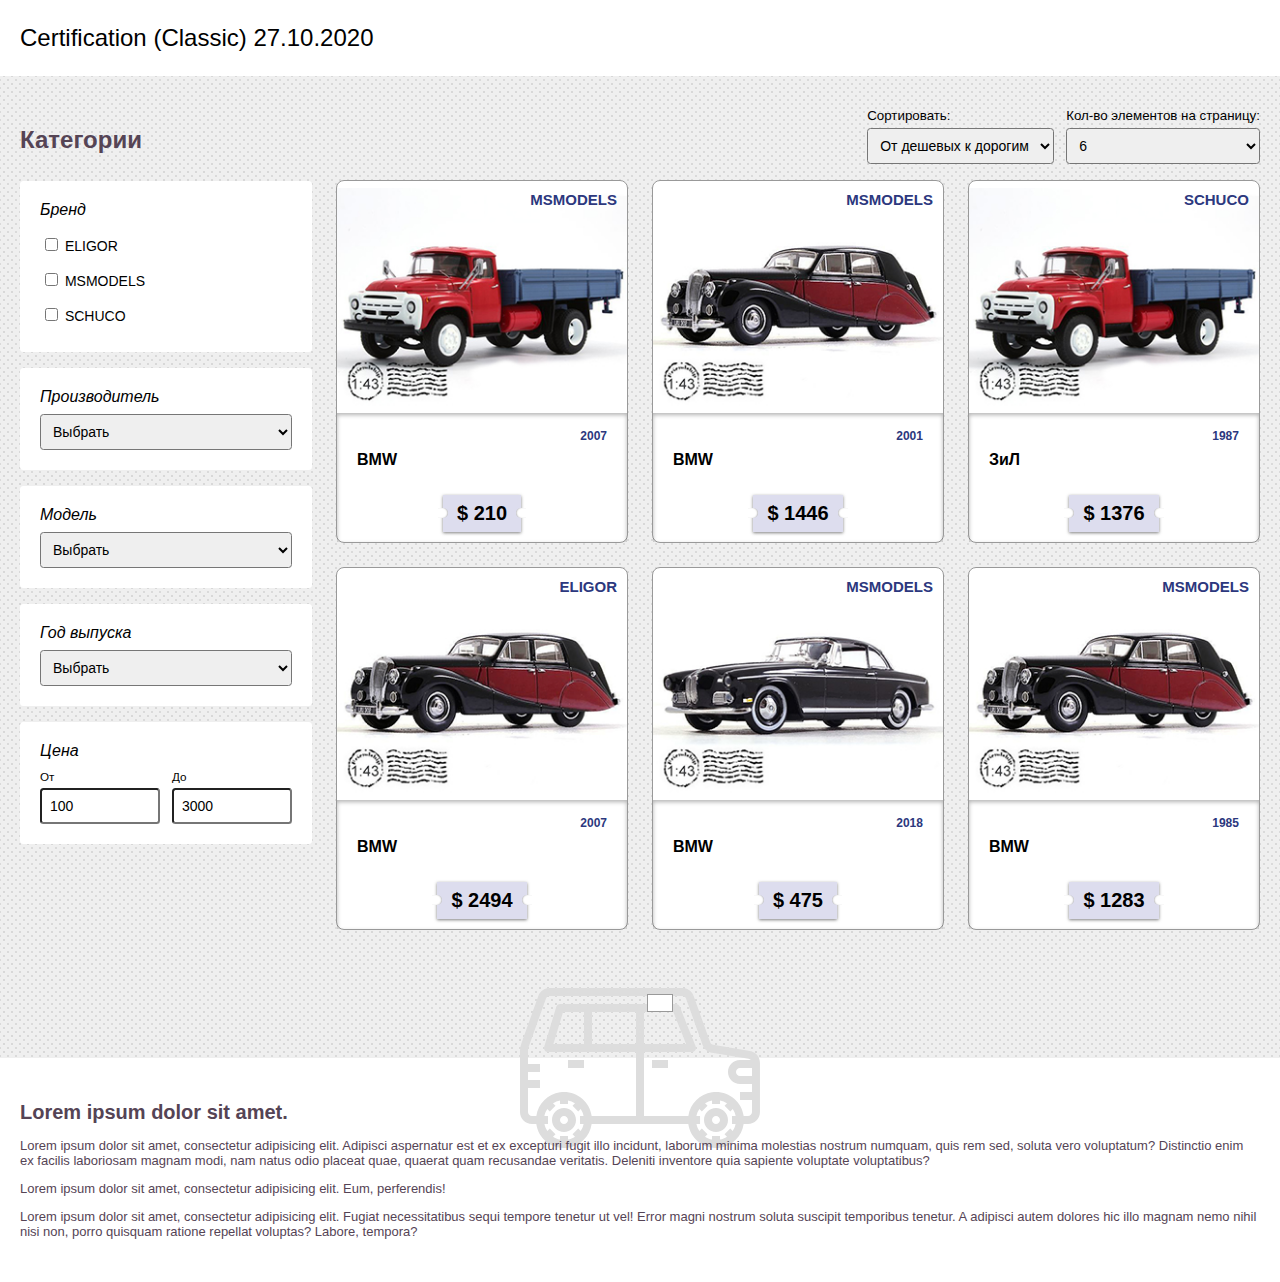
==== commit d1fcabf2: "Pagination need refactor" ====
--- a/docs/index.html
+++ b/docs/index.html
@@ -1,4 +1,4 @@
-<!doctype html><html lang="en"><head><meta charset="UTF-8"/><meta name="viewport" content="width=device-width,minimum-scale=1,initial-scale=1,viewport-fit=cover"/><meta http-equiv="X-UA-Compatible" content="ie=edge"/><link rel="icon" type="image/png" sizes="32x32" href="images/favicon.ico"><title>Certification (Classic) 27.10.2020</title><link href="styles/main.16fd04e311232dd5cd2e.css" rel="stylesheet"></head><body><div class="header"><div class="container">Certification (Classic) 27.10.2020</div></div><div class="section"><div class="container"><div class="_grid _spacer _spacer--lg"><div class="_cell _cell--12 _md:cell--4 _df:cell--3 _cell-order-md-1"><div class="filter"><h2 class="filter__title">Категории</h2><form id="filter" class="_owl _owl--df" data-filter><div class="filter-set" data-brand><div class="filter-set__name">Бренд</div><div class="filter-set__controls"><label class="filter-label"><input type="checkbox" name="brand" value="1"/> <span>ELIGOR</span></label> <label class="filter-label"><input type="checkbox" name="brand" value="2"/> <span>MSMODELS</span></label> <label class="filter-label"><input type="checkbox" name="brand" value="3"/> <span>SCHUCO</span></label></div></div><div class="filter-set" data-manufacturer><div class="filter-set__name"><label for="manufacture">Производитель</label></div><div class="filter-set__controls"><select id="manufacture" name="manufacture" class="select"><option value="">Выбрать</option><option value="1">Наш автопром</option><option value="2">V43</option><option value="3">SSM</option><option value="4">MATRIX</option><option value="5">NOREV</option></select></div></div><div class="filter-set" data-model><div class="filter-set__name"><label for="filter-model">Модель</label></div><div class="filter-set__controls"><select id="filter-model" name="filter-model" class="select"><option value="">Выбрать</option><option value="1">ГАЗ</option><option value="2">ЗиЛ</option><option value="3">BMW</option><option value="4">Mercedes</option><option value="4">Daimler</option></select></div></div><div class="filter-set" data-year><div class="filter-set__name"><label for="filter-model">Год выпуска</label></div><div class="filter-set__controls"><select id="filter-year" name="filter-year" class="select"><option value="">Выбрать</option><optgroup label="2k20"><option value="2020">2020</option></optgroup><optgroup label="2k10"><option value="2019">2019</option><option value="2017">2017</option><option value="2016">2016</option><option value="2015">2015</option><option value="2014">2014</option><option value="2013">2013</option><option value="2012">2012</option><option value="2011">2011</option><option value="2010">2010</option></optgroup><optgroup label="2k"><option value="2009">2009</option><option value="2008">2008</option><option value="2007">2007</option><option value="2006">2006</option><option value="2005">2005</option><option value="2004">2004</option><option value="2003">2003</option><option value="2002">2002</option><option value="2001">2001</option><option value="2000">2000</option></optgroup><optgroup label="1990-e"><option value="1999">1999</option><option value="1998">1998</option><option value="1997">1997</option><option value="1996">1996</option><option value="1995">1995</option><option value="1994">1994</option><option value="1993">1993</option><option value="1992">1992</option><option value="1991">1991</option><option value="1990">1990</option></optgroup><optgroup label="1980-e"><option value="1989">1989</option><option value="1988">1988</option><option value="1987">1987</option><option value="1986">1986</option><option value="1985">1985</option><option value="1984">1984</option><option value="1983">1983</option><option value="1982">1982</option><option value="1981">1981</option><option value="1980">1980</option></optgroup><optgroup label="1970-e"><option value="1979">1979</option><option value="1978">1978</option><option value="1977">1977</option><option value="1976">1976</option><option value="1975">1975</option><option value="1974">1974</option><option value="1973">1973</option></optgroup></select></div></div><div class="filter-set" data-price><div class="filter-set__name">Цена</div><div class="filter-set__controls"><div class="_grid _grid--2 _spacer _spacer--md"><div class="_cell"><div class="_owl _owl--xs"><label for="price-from"><small>От</small></label> <input id="price-from" name="price-from" type="number" class="input _mt-xs" value="100"/></div></div><div class="_cell"><div class="_owl _owl--xs"><label for="price-to"><small>До</small></label> <input id="price-to" name="price-to" type="number" class="input _mt-xs" value="3000"/></div></div></div></div></div></form></div></div><div class="_cell _cell--12 _md:cell--8 _df:cell--9 _cell-order-md-0"><div class="_owl _owl--df"><div class="filter-sort"><div class="_grid _grid--auto _spacer _spacer--md _justify-end"><div class="_cell--12 _sm:cell--6 _md:cell--auto"><div class="_owl _owl--xs" data-sort><label for="sort"><small>Сортировать:</small></label> <select id="sort" name="sort" class="select" form="filter"><option value="1">От дешевых к дорогим</option><option value="2">От дорогих к дешевым</option><option value="3">От старых к новым</option><option value="4">От новых к старым</option></select></div></div><div class="_cell--12 _sm:cell--6 _md:cell--auto" data-per-page><div class="_owl _owl--xs"><label for="per_page"><small>Кол-во элементов на страницу:</small></label> <select id="per_page" name="per_page" class="select" form="filter"><option value="1">6</option><option value="2">12</option><option value="3">24</option><option value="4">60</option></select></div></div></div></div><div class="_grid _spacer _spacer--xs _md:spacer--lg" data-card></div></div></div><div class="_cell _cell--12 _cell-order-1"><ul class="pagination" role="navigation"><li class="pagination__item"><a class="pagination__number" href="#" rel="prev" aria-label="@lang('cms-core::admin.layout.pagination.previous')">&lsaquo;</a></li><li class="pagination__item active" aria-disabled="true"><span class="pagination__number">1</span></li><li class="pagination__item" aria-current="page"><a href="#" class="pagination__number">2</a></li><li class="pagination__item"><a class="pagination__number" href="#">3</a></li><li class="pagination__item"><a class="pagination__number" href="#" rel="next" aria-label="">&rsaquo;</a></li></ul></div></div></div></div><div class="section section--white"><img class="section__decor" src="images/car.svg" alt="car"/><div class="container"><div class="wysiwyg"><h1>Lorem ipsum dolor sit amet.</h1><p>Lorem ipsum dolor sit amet, consectetur adipisicing elit. Adipisci aspernatur est et ex excepturi fugit illo incidunt, laborum minima molestias nostrum numquam, quis rem sed, soluta vero voluptatum? Distinctio enim ex facilis laboriosam magnam modi, nam natus odio placeat quae, quaerat quam recusandae veritatis. Deleniti inventore quia sapiente voluptate voluptatibus?</p><p>Lorem ipsum dolor sit amet, consectetur adipisicing elit. Eum, perferendis!</p><p>Lorem ipsum dolor sit amet, consectetur adipisicing elit. Fugiat necessitatibus sequi tempore tenetur ut vel! Error magni nostrum soluta suscipit temporibus tenetur. A adipisci autem dolores hic illo magnam nemo nihil nisi non, porro quisquam ratione repellat voluptas? Labore, tempora?</p></div></div></div><script>window.templateCard = `
+<!doctype html><html lang="en"><head><meta charset="UTF-8"/><meta name="viewport" content="width=device-width,minimum-scale=1,initial-scale=1,viewport-fit=cover"/><meta http-equiv="X-UA-Compatible" content="ie=edge"/><link rel="icon" type="image/png" sizes="32x32" href="images/favicon.ico"><title>Certification (Classic) 27.10.2020</title><link href="styles/main.16fd04e311232dd5cd2e.css" rel="stylesheet"></head><body><div class="header"><div class="container">Certification (Classic) 27.10.2020</div></div><div class="section"><div class="container"><div class="_grid _spacer _spacer--lg"><div class="_cell _cell--12 _md:cell--4 _df:cell--3 _cell-order-md-1"><div class="filter"><h2 class="filter__title">Категории</h2><form id="filter" class="_owl _owl--df" data-filter><div class="filter-set" data-brand><div class="filter-set__name">Бренд</div><div class="filter-set__controls"><label class="filter-label"><input type="checkbox" name="brand" value="1"/> <span>ELIGOR</span></label> <label class="filter-label"><input type="checkbox" name="brand" value="2"/> <span>MSMODELS</span></label> <label class="filter-label"><input type="checkbox" name="brand" value="3"/> <span>SCHUCO</span></label></div></div><div class="filter-set" data-manufacturer><div class="filter-set__name"><label for="manufacture">Производитель</label></div><div class="filter-set__controls"><select id="manufacture" name="manufacture" class="select"><option value="">Выбрать</option><option value="1">Наш автопром</option><option value="2">V43</option><option value="3">SSM</option><option value="4">MATRIX</option><option value="5">NOREV</option></select></div></div><div class="filter-set" data-model><div class="filter-set__name"><label for="filter-model">Модель</label></div><div class="filter-set__controls"><select id="filter-model" name="filter-model" class="select"><option value="">Выбрать</option><option value="1">ГАЗ</option><option value="2">ЗиЛ</option><option value="3">BMW</option><option value="4">Mercedes</option><option value="4">Daimler</option></select></div></div><div class="filter-set" data-year><div class="filter-set__name"><label for="filter-model">Год выпуска</label></div><div class="filter-set__controls"><select id="filter-year" name="filter-year" class="select"><option value="">Выбрать</option><optgroup label="2k20"><option value="2020">2020</option></optgroup><optgroup label="2k10"><option value="2019">2019</option><option value="2017">2017</option><option value="2016">2016</option><option value="2015">2015</option><option value="2014">2014</option><option value="2013">2013</option><option value="2012">2012</option><option value="2011">2011</option><option value="2010">2010</option></optgroup><optgroup label="2k"><option value="2009">2009</option><option value="2008">2008</option><option value="2007">2007</option><option value="2006">2006</option><option value="2005">2005</option><option value="2004">2004</option><option value="2003">2003</option><option value="2002">2002</option><option value="2001">2001</option><option value="2000">2000</option></optgroup><optgroup label="1990-e"><option value="1999">1999</option><option value="1998">1998</option><option value="1997">1997</option><option value="1996">1996</option><option value="1995">1995</option><option value="1994">1994</option><option value="1993">1993</option><option value="1992">1992</option><option value="1991">1991</option><option value="1990">1990</option></optgroup><optgroup label="1980-e"><option value="1989">1989</option><option value="1988">1988</option><option value="1987">1987</option><option value="1986">1986</option><option value="1985">1985</option><option value="1984">1984</option><option value="1983">1983</option><option value="1982">1982</option><option value="1981">1981</option><option value="1980">1980</option></optgroup><optgroup label="1970-e"><option value="1979">1979</option><option value="1978">1978</option><option value="1977">1977</option><option value="1976">1976</option><option value="1975">1975</option><option value="1974">1974</option><option value="1973">1973</option></optgroup></select></div></div><div class="filter-set" data-price><div class="filter-set__name">Цена</div><div class="filter-set__controls"><div class="_grid _grid--2 _spacer _spacer--md"><div class="_cell"><div class="_owl _owl--xs"><label for="price-from"><small>От</small></label> <input id="price-from" name="price-from" type="number" class="input _mt-xs" value="100"/></div></div><div class="_cell"><div class="_owl _owl--xs"><label for="price-to"><small>До</small></label> <input id="price-to" name="price-to" type="number" class="input _mt-xs" value="3000"/></div></div></div></div></div></form></div></div><div class="_cell _cell--12 _md:cell--8 _df:cell--9 _cell-order-md-0"><div class="_owl _owl--df"><div class="filter-sort"><div class="_grid _grid--auto _spacer _spacer--md _justify-end"><div class="_cell--12 _sm:cell--6 _md:cell--auto"><div class="_owl _owl--xs" data-sort><label for="sort"><small>Сортировать:</small></label> <select id="sort" name="sort" class="select" form="filter"><option value="1">От дешевых к дорогим</option><option value="2">От дорогих к дешевым</option><option value="3">От старых к новым</option><option value="4">От новых к старым</option></select></div></div><div class="_cell--12 _sm:cell--6 _md:cell--auto" data-per-page><div class="_owl _owl--xs"><label for="per_page"><small>Кол-во элементов на страницу:</small></label> <select id="per_page" name="per_page" class="select" form="filter"><option value="1">6</option><option value="2">12</option><option value="3">24</option><option value="4">60</option></select></div></div></div></div><div class="_grid _spacer _spacer--xs _md:spacer--lg" data-card></div></div></div><div class="_cell _cell--12 _cell-order-1"><ul class="pagination" role="navigation" data-pagination><li class="pagination__item" data-pagination-prev><a class="pagination__number" href="#" rel="prev" aria-label="@lang('cms-core::admin.layout.pagination.previous')">&lsaquo;</a></li><li class="pagination__item" aria-current="page" data-pagination-item><a href="#" class="pagination__number" data-pagination-number></a></li><li class="pagination__item" data-pagination-next><a class="pagination__number" href="#" rel="next" aria-label="">&rsaquo;</a></li></ul></div></div></div></div><div class="section section--white"><img class="section__decor" src="images/car.svg" alt="car"/><div class="container"><div class="wysiwyg"><h1>Lorem ipsum dolor sit amet.</h1><p>Lorem ipsum dolor sit amet, consectetur adipisicing elit. Adipisci aspernatur est et ex excepturi fugit illo incidunt, laborum minima molestias nostrum numquam, quis rem sed, soluta vero voluptatum? Distinctio enim ex facilis laboriosam magnam modi, nam natus odio placeat quae, quaerat quam recusandae veritatis. Deleniti inventore quia sapiente voluptate voluptatibus?</p><p>Lorem ipsum dolor sit amet, consectetur adipisicing elit. Eum, perferendis!</p><p>Lorem ipsum dolor sit amet, consectetur adipisicing elit. Fugiat necessitatibus sequi tempore tenetur ut vel! Error magni nostrum soluta suscipit temporibus tenetur. A adipisci autem dolores hic illo magnam nemo nihil nisi non, porro quisquam ratione repellat voluptas? Labore, tempora?</p></div></div></div><script>window.templateCard = `
 								<div class="_cell _cell--6 _lg:cell--4">
 									<div class="card">
 										<div class="card__top">
@@ -28,4 +28,4 @@
 									</div>
 								</div>
 							</div>
-								`</script><script src="js/runtime.e3083edcb83dfb882f5e.bundle.js"></script><script src="js/main.bba3ede5fef9ee64606c.bundle.js"></script></body></html>+								`</script><script src="js/runtime.e3083edcb83dfb882f5e.bundle.js"></script><script src="js/main.65d0c6f5731ebf8db745.bundle.js"></script></body></html>